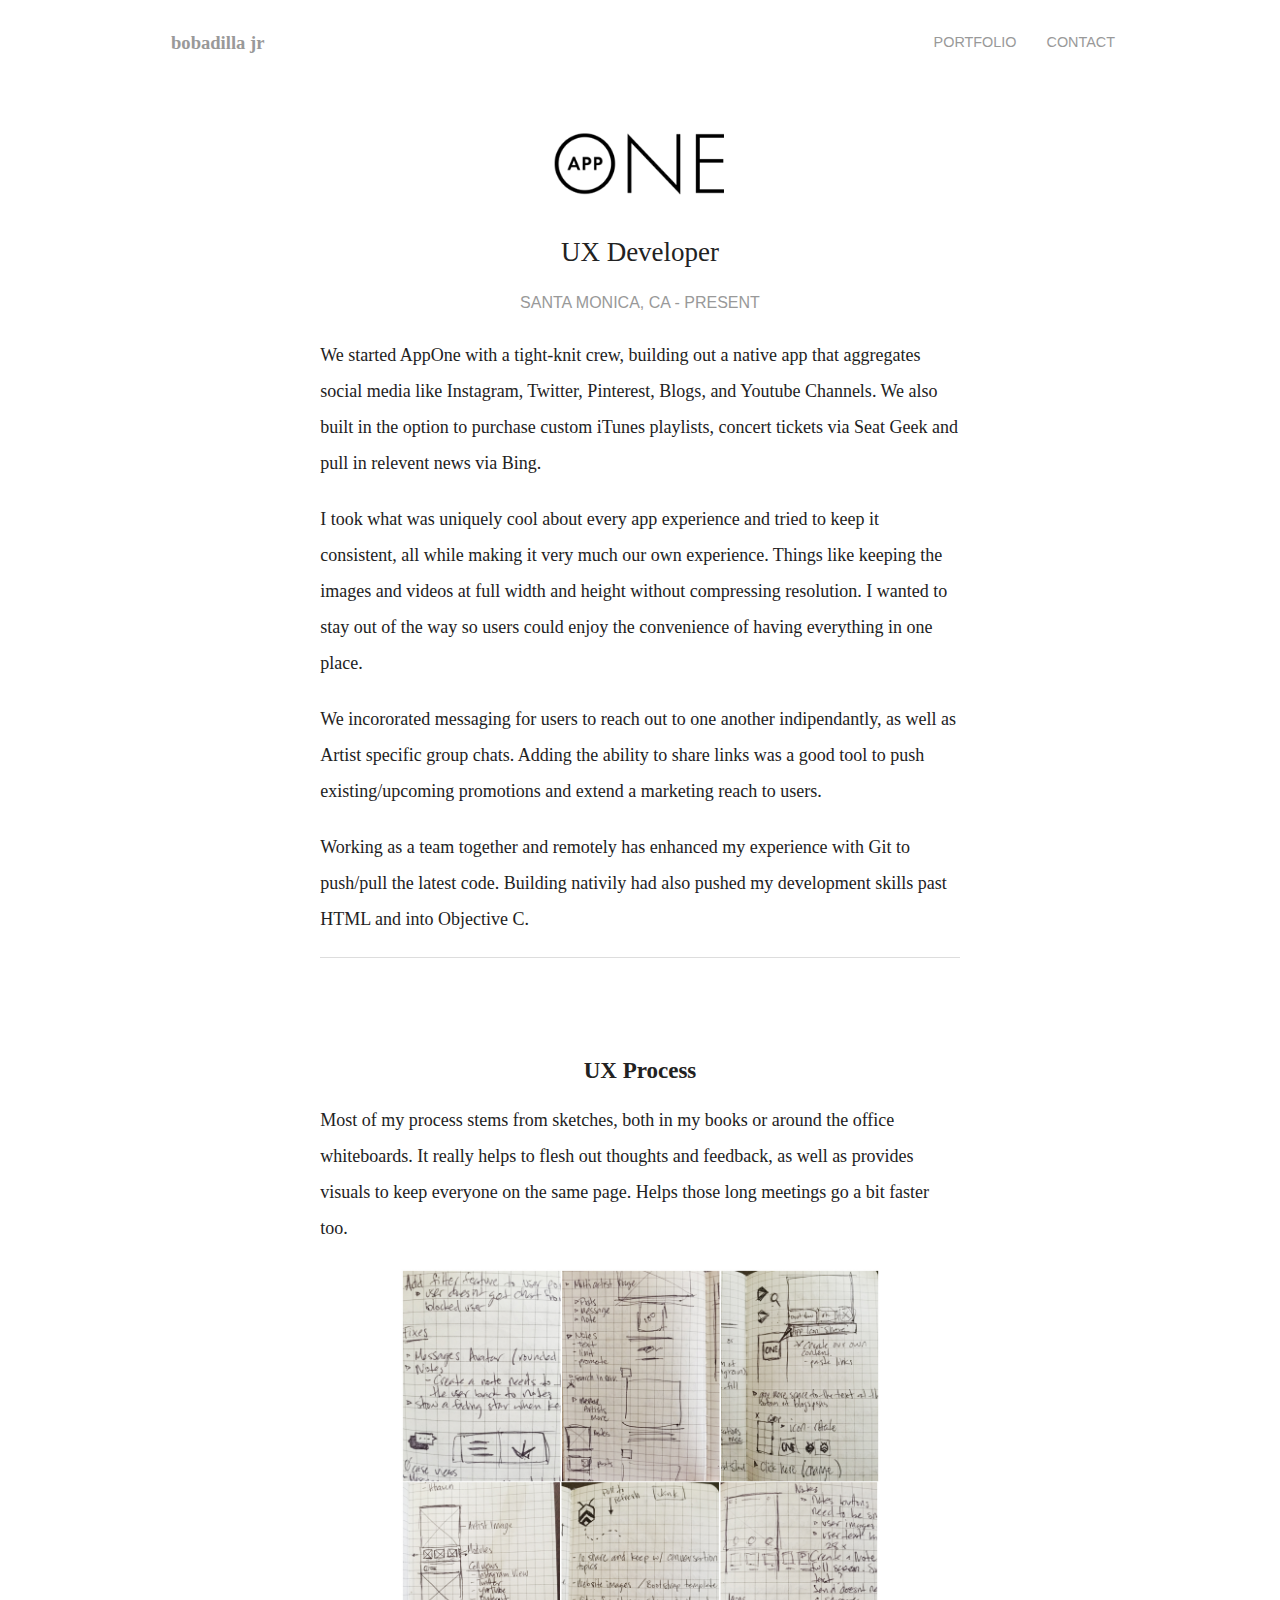
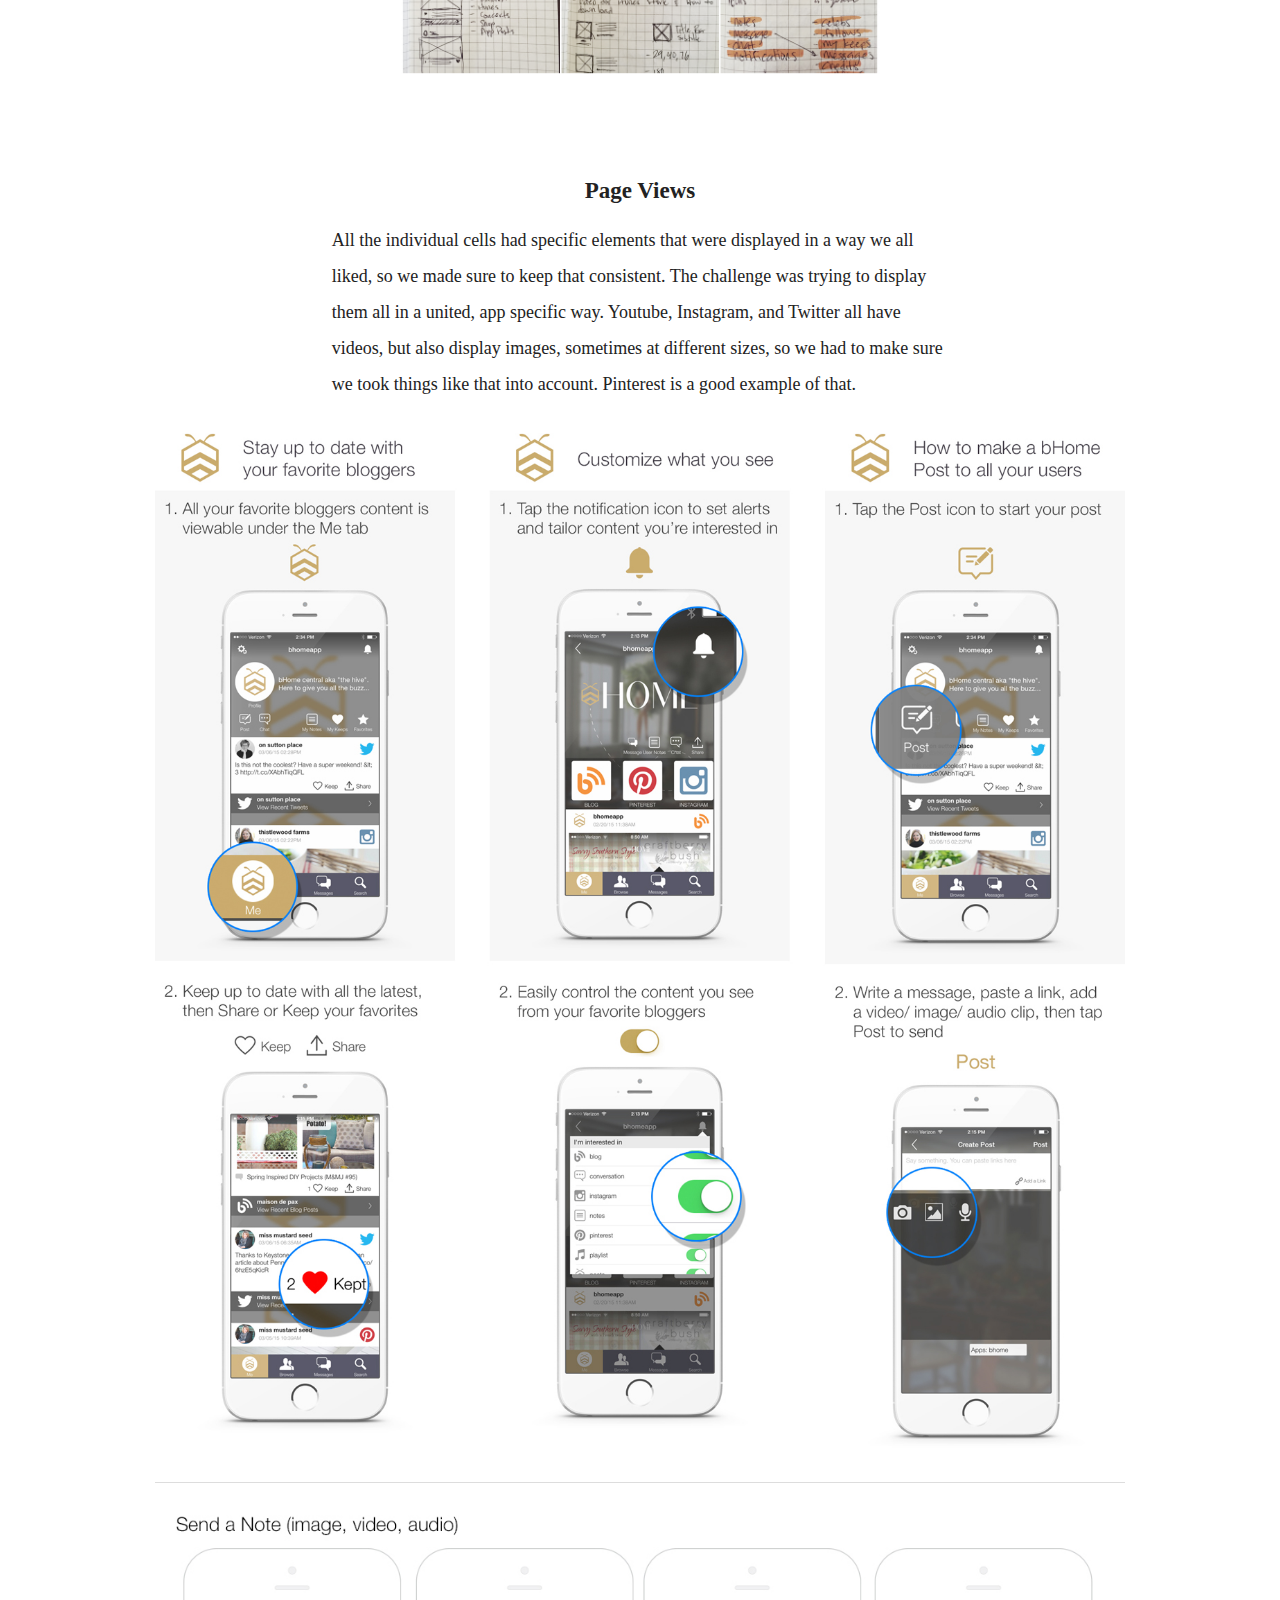
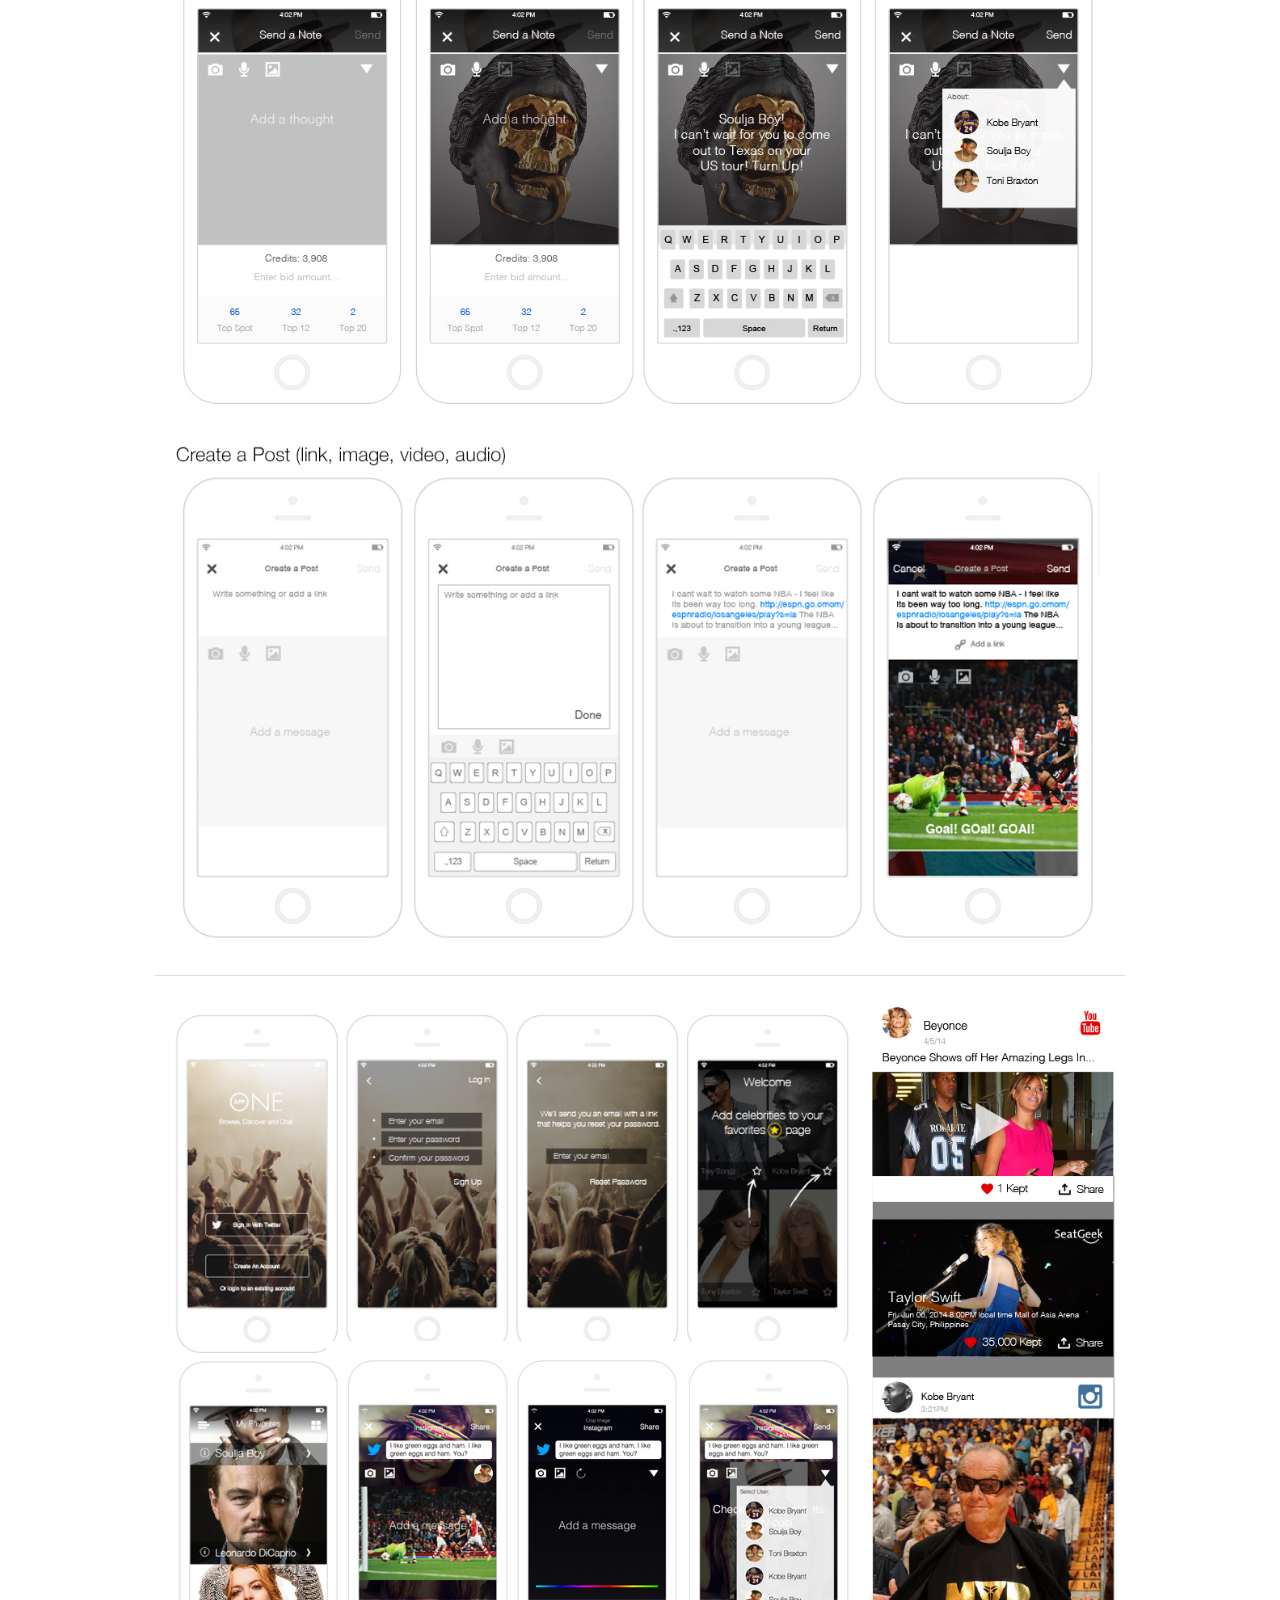
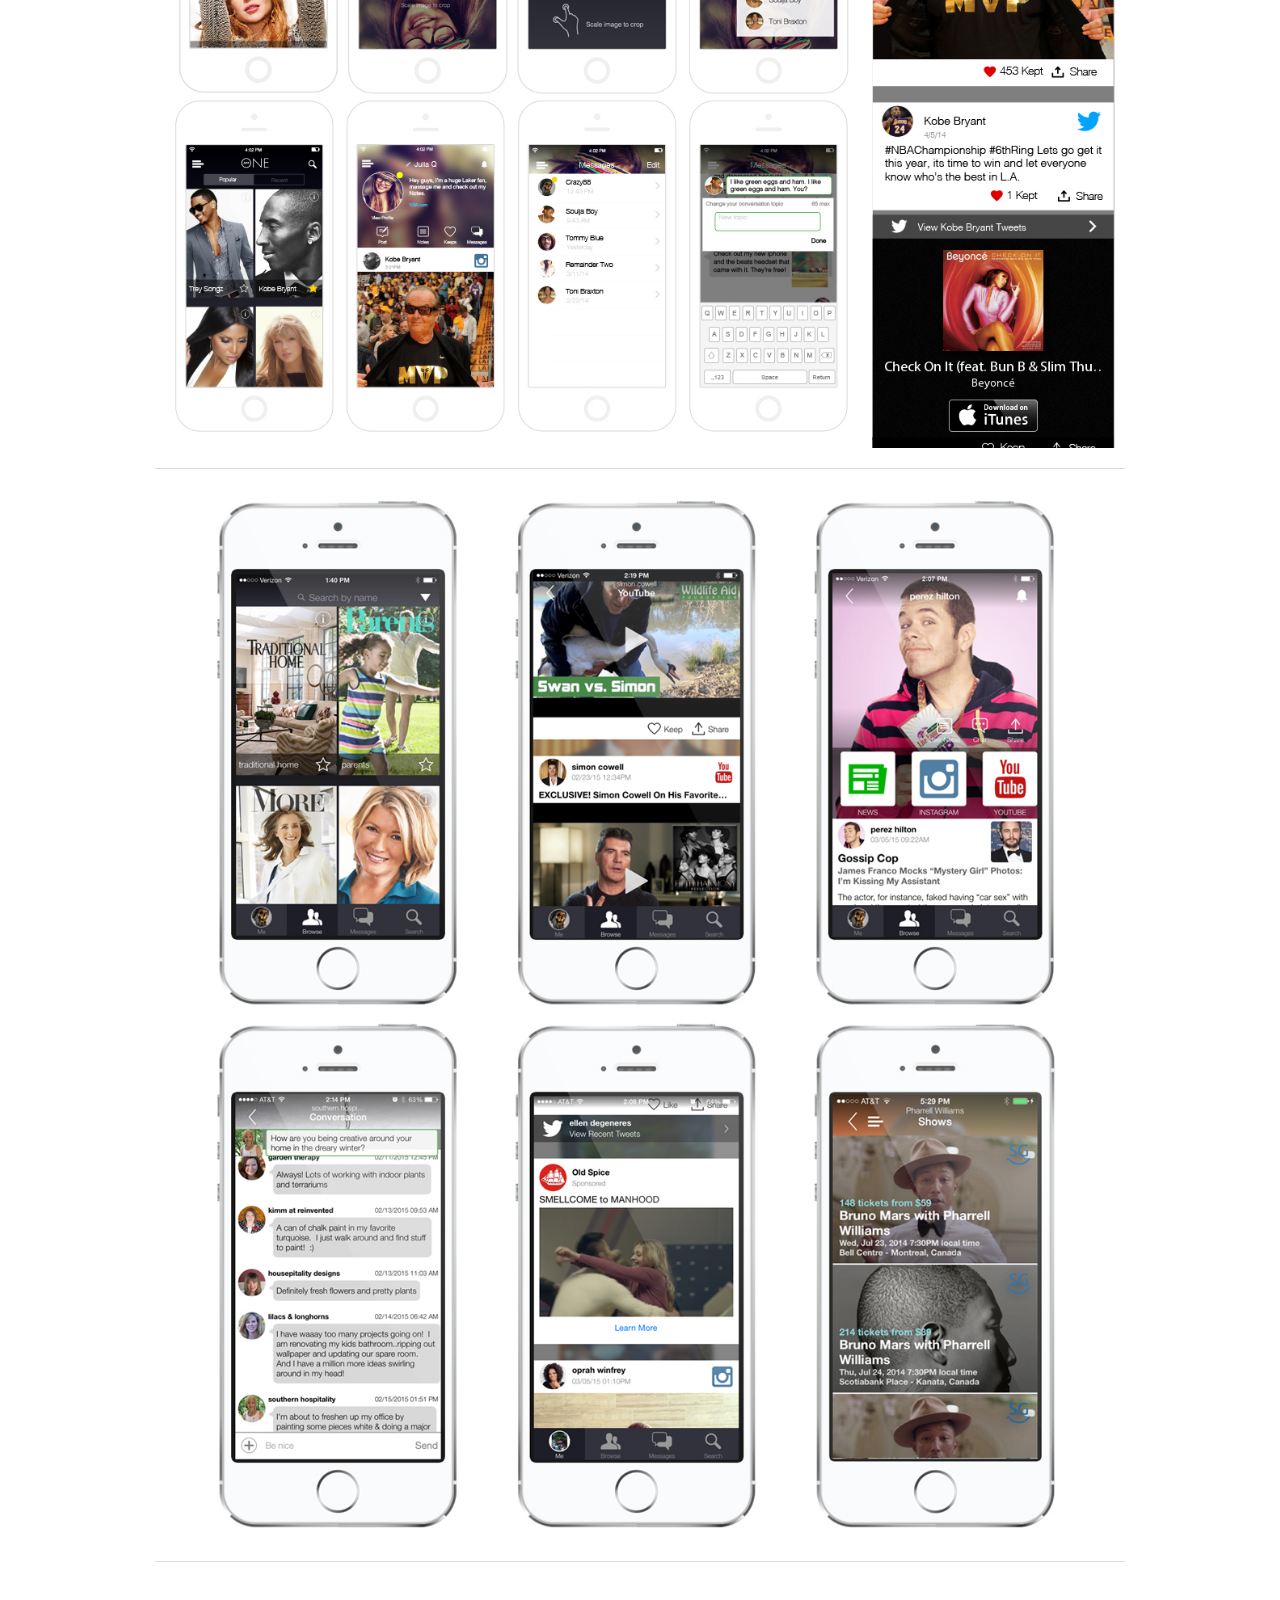
==== appone.html @ edff05a2 "website 2015 update" ====
<!doctype html>
<html class=" js flexbox flexboxlegacy canvas canvastext webgl no-touch geolocation postmessage websqldatabase indexeddb hashchange history draganddrop websockets rgba hsla multiplebgs backgroundsize borderimage borderradius boxshadow textshadow opacity cssanimations csscolumns cssgradients cssreflections csstransforms csstransforms3d csstransitions fontface generatedcontent video audio localstorage sessionstorage webworkers applicationcache svg inlinesvg smil svgclippaths" lang="en"><head><meta http-equiv="Content-Type" content="text/html; charset=UTF-8">
    <meta charset="utf-8">
    <meta name="viewport" content="width=device-width, initial-scale=1.0">
    <link href="favicon.ico" rel="icon" type="image/x-icon" />
    <title>AppOne | Bobadilla Jr</title>
    <link rel="stylesheet" href="css/bobadilla.css">
    <script src="js/modernizr.js"></script>
    <link href="css/bobadilla.css" rel="stylesheet" type="text/css">
    <link href="css/bobadilla.css" rel="stylesheet" type="text/css">
  <meta class="foundation-data-attribute-namespace"><meta class="foundation-mq-xxlarge"><meta class="foundation-mq-xlarge"><meta class="foundation-mq-large"><meta class="foundation-mq-medium"><meta class="foundation-mq-small"><style></style><meta class="foundation-mq-topbar"></head>
  <body>
    

<div class="contain-to-grid">
    <nav class="top-bar" data-topbar>
  <ul class="title-area">
    <li class="name">
      <h1><a href="./index.html">bobadilla jr</a></h1>
    </li>
    <li class="toggle-topbar menu-icon"><a href="#"><span>Menu</span></a></li>
  </ul>

  <section class="top-bar-section" >
    <!-- Right Nav Section -->
    <ul class="right">
      <li><a href="index.html#work">Portfolio</a></li>
      <li><a href="index.html#contact">Contact</a></li>
    </ul>
  </section>
</nav>
</div>


<section class="page-padding">  
  <div class="row">
    <div class="large-10 medium-10 medium-offset-1 columns">


    <img src="assets/appone-logo.png" class="brand-logo-modal column small-centered">

      <div class="intro-text">
       <h3>UX Developer</h3>
       <h6 class="city text-center">Santa Monica, CA - Present</h6>
      </div>

     <div class="large-10 medium-10 medium-offset-1 columns">
      <p>We started AppOne with a tight-knit crew, building out a native app that aggregates social media like Instagram, Twitter, Pinterest, Blogs, and Youtube Channels. We also built in the option to purchase custom iTunes playlists, concert tickets via Seat Geek and pull in relevent news via Bing.</p>

      <p>I took what was uniquely cool about every app experience and tried to keep it consistent, all while making it very much our own experience. Things like keeping the images and videos at full width and height without compressing resolution. I wanted to stay out of the way so users could enjoy the convenience of having everything in one place.</p>

      <p>We incororated messaging for users to reach out to one another indipendantly, as well as Artist specific group chats. Adding the ability to share links was a good tool to push existing/upcoming promotions and extend a marketing reach to users.</p>

      <p>Working as a team together and remotely has enhanced my experience with Git to push/pull the latest code. Building nativily had also pushed my development skills past HTML and into Objective C.</p>

        <hr>


        <h4>UX Process</h4>



<p>Most of my process stems from sketches, both in my books or around the office whiteboards. It really helps to flesh out thoughts and feedback, as well as provides visuals to keep everyone on the same page. Helps those long meetings go a bit faster too.</p>

  </div>

</div>


<div class="row">
<div class="large-6 medium-6 columns small-centered">

<img src="views/appone/appone-process.jpg" class="img-responsive" >

</div>

</div>

</div>
</div>


  <div class="row">
    <div class="large-12 medium-12 columns">



<h4>Page Views</h4>

 <div class="large-8 medium-8 medium-offset-2 columns">

<p>All the individual cells had specific elements that were displayed in a way we all liked, so we made sure to keep that consistent. The challenge was trying to display them all in a united, app specific way. Youtube, Instagram, and Twitter all have videos, but also display images, sometimes at different sizes, so we had to make sure we took things like that into account. Pinterest is a good example of that.</p> 
</div>

<div class="row">
<div class="large-12 medium-12 columns">

<img src="views/appone/1.jpg" class="img-responsive">
<hr>

<img src="views/appone/2.jpg" class="img-responsive">
<hr>

<img src="views/appone/3.jpg" class="img-responsive">
<hr>

<img src="views/appone/4.jpg" class="img-responsive">
<hr>

</div>

</div>

</div>
</div>






</section> 





    
    <script src="js/jquery.js"></script>
    <script src="js/foundation.min.js"></script>
    <script>
      $(document).foundation();
    </script>

  </body>
</html>
---- css/bobadilla.css ----
@font-face {
  font-family: 'Proxima Nova';
  src: url('fonts/ProximaNova-Reg.ttf');
  src: url('fonts/ProximaNova-Reg.ttf')  format('truetype');
}

meta.foundation-version {
  font-family: "/5.2.2/"; }

meta.foundation-mq-small {
  font-family: "/only screen/";
  width: 0em; }

meta.foundation-mq-medium {
  font-family: "/only screen and (min-width:40.063em)/";
  width: 40.063em; }

meta.foundation-mq-large {
  font-family: "/only screen and (min-width:64.063em)/";
  width: 64.063em; }

meta.foundation-mq-xlarge {
  font-family: "/only screen and (min-width:90.063em)/";
  width: 90.063em; }

meta.foundation-mq-xxlarge {
  font-family: "/only screen and (min-width:120.063em)/";
  width: 120.063em; }

meta.foundation-data-attribute-namespace {
  font-family: false; }

html, body {
  height: 100%; }

*,
*:before,
*:after {
  -webkit-box-sizing: border-box;
  -moz-box-sizing: border-box;
  box-sizing: border-box; }

html,
body {
  font-size: 100%; }

body {
  background: white;
  color: #222222;
  padding: 0;
  margin: 0;
  font-family: 'Proxima Nova', "Helvetica Neue", "Helvetica", Helvetica, Arial, sans-serif;
  font-weight: normal;
  font-style: normal;
  line-height: 1;
  position: relative;
  cursor: default; }

a:hover {
  cursor: pointer; }

.reveal-modal{
    position : fixed !important;
    top: 5% !important;
}

img {
  max-width: 100%;
  height: auto; }

img {
  -ms-interpolation-mode: bicubic; }

.section-padding {
  padding-top: 120px;
  padding-bottom: 120px;
}

.page-padding {
  padding-top: 70px;
  padding-bottom: 100px;
}


a.about-tooltip {
    position:relative;    
    color:#b2564e;
    text-decoration:none;
}

a.about-tooltip:before {
    content:"";
    color:#c2c2ae;
}

a.about-tooltip span {
    padding: 20px 15px;
    background:#222222;
    border:1px solid #222222;
    border-radius:3px;
    min-width: 200px;
    position:absolute;
    font-size: 14px;
    line-height: 1.5;
    top: 45px;
    left: -10px;
    color:#fff;
    box-shadow:0px 1px 0px #fff;
    text-align:center;
    opacity:0;
    -moz-transition: opacity .5s ease; 
    -webkit-transition: opacity .5s ease;
    -o-transition:opacity .5s ease;
    transition: opacity .5s ease;
}

a.about-tooltip span:before {
    width: 0;
    height: 0;
    border-left: 5px solid transparent;
    border-right: 5px solid transparent;
    border-bottom: 5px solid #222222;
    z-index:5;
    content: " ";
    position:absolute;
    top:-5px;
    left:48%;
}

a.about-tooltip span:after {
    width: 0;
    height: 0;
    border-left: 5px solid transparent;
    border-right: 5px solid transparent;
    border-bottom: 5px solid #222222;
    display:block;
    content: " ";
    position:absolute;
    top:-6px;
    left:48%;
}

a.about-tooltip:hover span {
    opacity:1;
}

h2 {

  text-align: center;
}

h3 {
  font-weight: 100 !important;
  text-align: center;
}

h6 {
  text-align: center;
  font-family: 'Proxima Nova', "Helvetica Neue", "Helvetica", Helvetica, Arial, sans-serif !important;
  font-weight: 500 !important;
  text-transform: uppercase;
}

.modal-frame {
  height: 600px;
}

.sub-link {
  margin-top: 35px;
}
.bottom-section {
  width: 40px;
  margin: 0 auto;
  z-index: 9999;
}

.arrow-down {
  margin-top: 0px;
  width: 0; 
  height: 0; 
  border-left: 20px solid transparent;
  border-right: 20px solid transparent;
  
  border-top: 20px solid #f2f2f2;
}

a.underline {
  color: #383838;
  text-decoration: none;
  border-bottom: 1px solid #ccc;
  line-height: inherit; 
        -o-transition:.5s;
        -ms-transition:.5s;
        -moz-transition:.5s;
        -webkit-transition:.5s;
        transition:.5s;}
  
  .underline:hover, a:focus {
    color: #4c1569;
    border-bottom: 1px solid #4c1569;
     }

.thin {
  font-weight: 100;
}


#about {
  background: #f2f2f2;
}

#contact {
  background: #f2f2f2;
}

#work {
  background: #fff;
}

.home {
  margin-top: 100px;
  padding-bottom: 200px;
}

.top-bar-section ul li a:hover {
  background-color: #fff !important;
  color: #383838 !important;
}

.experience-text {
  padding-top: 10px;
  padding-bottom: 30px;
}
.intro-text {
  padding-bottom: 10px;
}

.brand-logo {
  display: block;
  max-width: 200px;
  margin-left: -4px;
}

.brand-logo.big {
  max-width: 250px !important;
}

.brand-logo.small {
  max-width: 100px !important;
}

.brand-logo-medium {
  max-width: 150px !important;
  margin-top: 8px !important;
}

.brand-title {
  text-align: left;
  font-size: 30px;
  font-weight: 700 !important;
  margin-bottom: -10px !important;
}

.brand-logo-modal {
  display: block;
  max-width: 250px;
  padding-bottom: 20px;
 

}

.view-website-btn {
  float: right;
}

.city {
  text-align: left;
  color: #999;
}

.project-wrapper {
  max-width: 960px;
  margin: 0 auto;
}

.project {
  padding: 50px 0 50px 0;
}

.card {
    border: 1px solid #f9f9f9;
    box-shadow: 0px 0px 6px #ccc;
    margin-bottom: 150px;
    transition: ease all .3s;
}

.card:hover {
  box-shadow: 0px 0px 10px #999;
}

#sndchk {
  margin-top: 5px;
}

a.small.round.button{
  border-radius: 4px;
}

h4 {
  margin-top: 90px !important;
  text-align: center;
}

#map_canvas img,
#map_canvas embed,
#map_canvas object,
.map_canvas img,
.map_canvas embed,
.map_canvas object {
  max-width: none !important; }

.left {
  float: left !important; }

.right {
  float: right !important; }

.clearfix {
  *zoom: 1; }
  .clearfix:before, .clearfix:after {
    content: " ";
    display: table; }
  .clearfix:after {
    clear: both; }

.hide {
  display: none; }

.antialiased {
  -webkit-font-smoothing: antialiased;
  -moz-osx-font-smoothing: grayscale; }

img {
  display: inline-block;
  vertical-align: middle; }

textarea {
  height: auto;
  min-height: 50px; }

select {
  width: 100%; }

.row {
  width: 100%;
  margin-left: auto;
  margin-right: auto;
  margin-top: 0;
  margin-bottom: 0;
  max-width: 62.5em;
  *zoom: 1; }
  .row:before, .row:after {
    content: " ";
    display: table; }
  .row:after {
    clear: both; }
  .row.collapse > .column,
  .row.collapse > .columns {
    padding-left: 0;
    padding-right: 0; }
  .row.collapse .row {
    margin-left: 0;
    margin-right: 0; }
  .row .row {
    width: auto;
    margin-left: -0.9375em;
    margin-right: -0.9375em;
    margin-top: 0;
    margin-bottom: 0;
    max-width: none;
    *zoom: 1; }
    .row .row:before, .row .row:after {
      content: " ";
      display: table; }
    .row .row:after {
      clear: both; }
    .row .row.collapse {
      width: auto;
      margin: 0;
      max-width: none;
      *zoom: 1; }
      .row .row.collapse:before, .row .row.collapse:after {
        content: " ";
        display: table; }
      .row .row.collapse:after {
        clear: both; }

.column,
.columns {
  padding-left: 0.9375em;
  padding-right: 0.9375em;
  width: 100%;
  float: left; }

@media only screen {

  .column.small-centered,
  .columns.small-centered {
    margin-left: auto;
    margin-right: auto;
    float: none; }
}
@media only screen and (min-width: 40.063em) {
  .medium-push-0 {
    position: relative;
    left: 0%;
    right: auto; }

  .medium-pull-0 {
    position: relative;
    right: 0%;
    left: auto; }

  .medium-push-1 {
    position: relative;
    left: 8.33333%;
    right: auto; }

  .medium-pull-1 {
    position: relative;
    right: 8.33333%;
    left: auto; }

  .medium-push-2 {
    position: relative;
    left: 16.66667%;
    right: auto; }

  .medium-pull-2 {
    position: relative;
    right: 16.66667%;
    left: auto; }

  .medium-push-3 {
    position: relative;
    left: 25%;
    right: auto; }

  .medium-pull-3 {
    position: relative;
    right: 25%;
    left: auto; }

  .medium-push-4 {
    position: relative;
    left: 33.33333%;
    right: auto; }

  .medium-pull-4 {
    position: relative;
    right: 33.33333%;
    left: auto; }

  .medium-push-5 {
    position: relative;
    left: 41.66667%;
    right: auto; }

  .medium-pull-5 {
    position: relative;
    right: 41.66667%;
    left: auto; }

  .medium-push-6 {
    position: relative;
    left: 50%;
    right: auto; }

  .medium-pull-6 {
    position: relative;
    right: 50%;
    left: auto; }

  .medium-push-7 {
    position: relative;
    left: 58.33333%;
    right: auto; }

  .medium-pull-7 {
    position: relative;
    right: 58.33333%;
    left: auto; }

  .medium-push-8 {
    position: relative;
    left: 66.66667%;
    right: auto; }

  .medium-pull-8 {
    position: relative;
    right: 66.66667%;
    left: auto; }

  .medium-push-9 {
    position: relative;
    left: 75%;
    right: auto; }

  .medium-pull-9 {
    position: relative;
    right: 75%;
    left: auto; }

  .medium-push-10 {
    position: relative;
    left: 83.33333%;
    right: auto; }

  .medium-pull-10 {
    position: relative;
    right: 83.33333%;
    left: auto; }

  .medium-push-11 {
    position: relative;
    left: 91.66667%;
    right: auto; }

  .medium-pull-11 {
    position: relative;
    right: 91.66667%;
    left: auto; }

  .column,
  .columns {
    position: relative;
    padding-left: 0.9375em;
    padding-right: 0.9375em;
    float: left; }

  .medium-1 {
    width: 8.33333%; }

  .medium-2 {
    width: 16.66667%; }

  .medium-3 {
    width: 25%; }

  .medium-4 {
    width: 33.33333%; }

  .medium-5 {
    width: 41.66667%; }

  .medium-6 {
    width: 50%; }

  .medium-7 {
    width: 58.33333%; }

  .medium-8 {
    width: 66.66667%; }

  .medium-9 {
    width: 75%; }

  .medium-10 {
    width: 83.33333%; }

  .medium-11 {
    width: 91.66667%; }

  .medium-12 {
    width: 100%; }

  [class*="column"] + [class*="column"]:last-child {
    float: right; }

  [class*="column"] + [class*="column"].end {
    float: left; }

  .medium-offset-0 {
    margin-left: 0% !important; }

  .medium-offset-1 {
    margin-left: 8.33333% !important; }

  .medium-offset-2 {
    margin-left: 16.66667% !important; }

  .medium-offset-3 {
    margin-left: 25% !important; }

  .medium-offset-4 {
    margin-left: 33.33333% !important; }

  .medium-offset-5 {
    margin-left: 41.66667% !important; }

  .medium-offset-6 {
    margin-left: 50% !important; }

  .medium-offset-7 {
    margin-left: 58.33333% !important; }

  .medium-offset-8 {
    margin-left: 66.66667% !important; }

  .medium-offset-9 {
    margin-left: 75% !important; }

  .medium-offset-10 {
    margin-left: 83.33333% !important; }

  .medium-offset-11 {
    margin-left: 91.66667% !important; }

  .medium-reset-order,
  .medium-reset-order {
    margin-left: 0;
    margin-right: 0;
    left: auto;
    right: auto;
    float: left; }

  .column.medium-centered,
  .columns.medium-centered {
    margin-left: auto;
    margin-right: auto;
    float: none; }

  .column.medium-uncentered,
  .columns.medium-uncentered {
    margin-left: 0;
    margin-right: 0;
    float: left !important; }

  .column.medium-uncentered.opposite,
  .columns.medium-uncentered.opposite {
    float: right; }

  .push-0 {
    position: relative;
    left: 0%;
    right: auto; }

  .pull-0 {
    position: relative;
    right: 0%;
    left: auto; }

  .push-1 {
    position: relative;
    left: 8.33333%;
    right: auto; }

  .pull-1 {
    position: relative;
    right: 8.33333%;
    left: auto; }

  .push-2 {
    position: relative;
    left: 16.66667%;
    right: auto; }

  .pull-2 {
    position: relative;
    right: 16.66667%;
    left: auto; }

  .push-3 {
    position: relative;
    left: 25%;
    right: auto; }

  .pull-3 {
    position: relative;
    right: 25%;
    left: auto; }

  .push-4 {
    position: relative;
    left: 33.33333%;
    right: auto; }

  .pull-4 {
    position: relative;
    right: 33.33333%;
    left: auto; }

  .push-5 {
    position: relative;
    left: 41.66667%;
    right: auto; }

  .pull-5 {
    position: relative;
    right: 41.66667%;
    left: auto; }

  .push-6 {
    position: relative;
    left: 50%;
    right: auto; }

  .pull-6 {
    position: relative;
    right: 50%;
    left: auto; }

  .push-7 {
    position: relative;
    left: 58.33333%;
    right: auto; }

  .pull-7 {
    position: relative;
    right: 58.33333%;
    left: auto; }

  .push-8 {
    position: relative;
    left: 66.66667%;
    right: auto; }

  .pull-8 {
    position: relative;
    right: 66.66667%;
    left: auto; }

  .push-9 {
    position: relative;
    left: 75%;
    right: auto; }

  .pull-9 {
    position: relative;
    right: 75%;
    left: auto; }

  .push-10 {
    position: relative;
    left: 83.33333%;
    right: auto; }

  .pull-10 {
    position: relative;
    right: 83.33333%;
    left: auto; }

  .push-11 {
    position: relative;
    left: 91.66667%;
    right: auto; }

  .pull-11 {
    position: relative;
    right: 91.66667%;
    left: auto; } }
@media only screen and (min-width: 64.063em) {
  .large-push-0 {
    position: relative;
    left: 0%;
    right: auto; }

  .large-pull-0 {
    position: relative;
    right: 0%;
    left: auto; }

  .large-push-1 {
    position: relative;
    left: 8.33333%;
    right: auto; }

  .large-pull-1 {
    position: relative;
    right: 8.33333%;
    left: auto; }

  .large-push-2 {
    position: relative;
    left: 16.66667%;
    right: auto; }

  .large-pull-2 {
    position: relative;
    right: 16.66667%;
    left: auto; }

  .large-push-3 {
    position: relative;
    left: 25%;
    right: auto; }

  .large-pull-3 {
    position: relative;
    right: 25%;
    left: auto; }

  .large-push-4 {
    position: relative;
    left: 33.33333%;
    right: auto; }

  .large-pull-4 {
    position: relative;
    right: 33.33333%;
    left: auto; }

  .large-push-5 {
    position: relative;
    left: 41.66667%;
    right: auto; }

  .large-pull-5 {
    position: relative;
    right: 41.66667%;
    left: auto; }

  .large-push-6 {
    position: relative;
    left: 50%;
    right: auto; }

  .large-pull-6 {
    position: relative;
    right: 50%;
    left: auto; }

  .large-push-7 {
    position: relative;
    left: 58.33333%;
    right: auto; }

  .large-pull-7 {
    position: relative;
    right: 58.33333%;
    left: auto; }

  .large-push-8 {
    position: relative;
    left: 66.66667%;
    right: auto; }

  .large-pull-8 {
    position: relative;
    right: 66.66667%;
    left: auto; }

  .large-push-9 {
    position: relative;
    left: 75%;
    right: auto; }

  .large-pull-9 {
    position: relative;
    right: 75%;
    left: auto; }

  .large-push-10 {
    position: relative;
    left: 83.33333%;
    right: auto; }

  .large-pull-10 {
    position: relative;
    right: 83.33333%;
    left: auto; }

  .large-push-11 {
    position: relative;
    left: 91.66667%;
    right: auto; }

  .large-pull-11 {
    position: relative;
    right: 91.66667%;
    left: auto; }

  .column,
  .columns {
    position: relative;
    padding-left: 0.9375em;
    padding-right: 0.9375em;
    float: left; }

  .large-1 {
    width: 8.33333%; }

  .large-2 {
    width: 16.66667%; }

  .large-3 {
    width: 25%; }

  .large-4 {
    width: 33.33333%; }

  .large-5 {
    width: 41.66667%; }

  .large-6 {
    width: 50%; }

  .large-7 {
    width: 58.33333%; }

  .large-8 {
    width: 66.66667%; }

  .large-9 {
    width: 75%; }

  .large-10 {
    width: 83.33333%; }

  .large-11 {
    width: 91.66667%; }

  .large-12 {
    width: 100%; }

  [class*="column"] + [class*="column"]:last-child {
    float: right; }

  [class*="column"] + [class*="column"].end {
    float: left; }

  .large-offset-0 {
    margin-left: 0% !important; }

  .large-offset-1 {
    margin-left: 8.33333% !important; }

  .large-offset-2 {
    margin-left: 16.66667% !important; }

  .large-offset-3 {
    margin-left: 25% !important; }

  .large-offset-4 {
    margin-left: 33.33333% !important; }

  .large-offset-5 {
    margin-left: 41.66667% !important; }

  .large-offset-6 {
    margin-left: 50% !important; }

  .large-offset-7 {
    margin-left: 58.33333% !important; }

  .large-offset-8 {
    margin-left: 66.66667% !important; }

  .large-offset-9 {
    margin-left: 75% !important; }

  .large-offset-10 {
    margin-left: 83.33333% !important; }

  .large-offset-11 {
    margin-left: 91.66667% !important; }

  .large-reset-order,
  .large-reset-order {
    margin-left: 0;
    margin-right: 0;
    left: auto;
    right: auto;
    float: left; }

  .column.large-centered,
  .columns.large-centered {
    margin-left: auto;
    margin-right: auto;
    float: none; }

  .column.large-uncentered,
  .columns.large-uncentered {
    margin-left: 0;
    margin-right: 0;
    float: left !important; }

  .column.large-uncentered.opposite,
  .columns.large-uncentered.opposite {
    float: right; }

  .push-0 {
    position: relative;
    left: 0%;
    right: auto; }

  .pull-0 {
    position: relative;
    right: 0%;
    left: auto; }

  .push-1 {
    position: relative;
    left: 8.33333%;
    right: auto; }

  .pull-1 {
    position: relative;
    right: 8.33333%;
    left: auto; }

  .push-2 {
    position: relative;
    left: 16.66667%;
    right: auto; }

  .pull-2 {
    position: relative;
    right: 16.66667%;
    left: auto; }

  .push-3 {
    position: relative;
    left: 25%;
    right: auto; }

  .pull-3 {
    position: relative;
    right: 25%;
    left: auto; }

  .push-4 {
    position: relative;
    left: 33.33333%;
    right: auto; }

  .pull-4 {
    position: relative;
    right: 33.33333%;
    left: auto; }

  .push-5 {
    position: relative;
    left: 41.66667%;
    right: auto; }

  .pull-5 {
    position: relative;
    right: 41.66667%;
    left: auto; }

  .push-6 {
    position: relative;
    left: 50%;
    right: auto; }

  .pull-6 {
    position: relative;
    right: 50%;
    left: auto; }

  .push-7 {
    position: relative;
    left: 58.33333%;
    right: auto; }

  .pull-7 {
    position: relative;
    right: 58.33333%;
    left: auto; }

  .push-8 {
    position: relative;
    left: 66.66667%;
    right: auto; }

  .pull-8 {
    position: relative;
    right: 66.66667%;
    left: auto; }

  .push-9 {
    position: relative;
    left: 75%;
    right: auto; }

  .pull-9 {
    position: relative;
    right: 75%;
    left: auto; }

  .push-10 {
    position: relative;
    left: 83.33333%;
    right: auto; }

  .pull-10 {
    position: relative;
    right: 83.33333%;
    left: auto; }

  .push-11 {
    position: relative;
    left: 91.66667%;
    right: auto; }

  .pull-11 {
    position: relative;
    right: 91.66667%;
    left: auto; } }
button, .button {
  border-style: solid;
  border-width: 1px;
  cursor: pointer;
  text-transform: uppercase;
  font-family: 'Proxima Nova', "Helvetica Neue", "Helvetica", Helvetica, Arial, sans-serif;
  font-weight: normal;
  line-height: normal;
  margin: 0 0 1.25rem;
  position: relative;
  text-decoration: none;
  text-align: center;
  -webkit-appearance: none;
  -webkit-border-radius: 0;
  display: inline-block;
  padding-top: 1rem;
  padding-right: 2rem;
  padding-bottom: 1.0625rem;
  padding-left: 2rem;
  font-size: 1rem;
  background-color: transparent;
  border-color: #999;
  color: #999;
  transition: background-color 300ms ease-out; }
  button:hover, button:focus, .button:hover, .button:focus {
    background-color: #4c1569;
    border-color: #4c1569;
 }
  button:hover, button:focus, .button:hover, .button:focus {
    color: #fff; }
  button.secondary, .button.secondary {
    background-color: #e9e9e9;
    border-color: #bababa;
    color: #333333; }
    button.secondary:hover, button.secondary:focus, .button.secondary:hover, .button.secondary:focus {
      background-color: #bababa; }
    button.secondary:hover, button.secondary:focus, .button.secondary:hover, .button.secondary:focus {
      color: #333333; }
  button.success, .button.success {
    background-color: #5da423;
    border-color: #4a831c;
    color: white; }
    button.success:hover, button.success:focus, .button.success:hover, .button.success:focus {
      background-color: #4a831c; }
    button.success:hover, button.success:focus, .button.success:hover, .button.success:focus {
      color: white; }
  button.alert, .button.alert {
    background-color: #c60f13;
    border-color: #9e0c0f;
    color: white; }
    button.alert:hover, button.alert:focus, .button.alert:hover, .button.alert:focus {
      background-color: #9e0c0f; }
    button.alert:hover, button.alert:focus, .button.alert:hover, .button.alert:focus {
      color: white; }
  button.large, .button.large {
    padding-top: 1.125rem;
    padding-right: 2.25rem;
    padding-bottom: 1.1875rem;
    padding-left: 2.25rem;
    font-size: 1.25rem; }
  button.small, .button.small {
    padding-top: 0.875rem;
    padding-right: 1.75rem;
    padding-bottom: 0.9375rem;
    padding-left: 1.75rem;
    font-size: 0.8125rem; }
  button.tiny, .button.tiny {
    padding-top: 0.625rem;
    padding-right: 1.25rem;
    padding-bottom: 0.6875rem;
    padding-left: 1.25rem;
    font-size: 0.6875rem; }
  button.expand, .button.expand {
    padding-right: 0;
    padding-left: 0;
    width: 100%; }
  button.left-align, .button.left-align {
    text-align: left;
    text-indent: 0.75rem; }
  button.right-align, .button.right-align {
    text-align: right;
    padding-right: 0.75rem; }
 

@media only screen and (min-width: 40.063em) {
  button, .button {
    display: inline-block; } }
meta.foundation-mq-topbar {
  font-family: "/only screen and (min-width:40.063em)/";
  width: 58.75em; }

/* Wrapped around .top-bar to contain to grid width */
.contain-to-grid {
  width: 100%;
  background: transparent; }
  .contain-to-grid .top-bar {
    margin-bottom: 0; }

.fixed {
  width: 100%;
  left: 0;
  position: fixed;
  top: 0;
  z-index: 99; }
  .fixed.expanded:not(.top-bar) {
    overflow-y: auto;
    height: auto;
    width: 100%;
    max-height: 100%; }
    .fixed.expanded:not(.top-bar) .title-area {
      position: fixed;
      width: 100%;
      z-index: 99; }
    .fixed.expanded:not(.top-bar) .top-bar-section {
      z-index: 98;
      margin-top: 45px; }

.top-bar {
  overflow: hidden;
  height: 55px;
  line-height: 45px;
  position: relative;
  background: transparent;
  padding-top: 20px;
  margin-bottom: 0; }
  .top-bar ul {
    margin-bottom: 0;
    list-style: none; }
  .top-bar .row {
    max-width: none; }
  .top-bar form,
  .top-bar input {
    margin-bottom: 0; }
  .top-bar input {
    height: auto;
    padding-top: .35rem;
    padding-bottom: .35rem;
    font-size: 0.75rem; }
  .top-bar .button, .top-bar button {
    padding-top: .45rem;
    padding-bottom: .35rem;
    margin-bottom: 0;
    font-size: 0.75rem; }
  .top-bar .title-area {
    position: relative;
    margin: 0; }
  .top-bar .name {
    height: 45px;
    margin: 0;
    font-size: 16px; }
    .top-bar .name h1 {
      line-height: 45px;
      font-size: 1.1625rem;
      margin: 0; }
      .top-bar .name h1 a {
        font-weight: 700;
        color: #999;
        width: 75%;
        display: block;
        padding: 0 31px; 
        -o-transition:.5s;
        -ms-transition:.5s;
        -moz-transition:.5s;
        -webkit-transition:.5s;
        transition:.5s;
        }
        .top-bar .name h1 a:hover {
          color: #383838;
        }

  .top-bar .toggle-topbar {
    position: absolute;
    right: 0;
    top: 0; }
    .top-bar .toggle-topbar a {
      color: #383838;
      text-transform: uppercase;
      font-size: 0.8125rem;
      font-weight: bold;
      position: relative;
      display: block;
      padding: 0 15px;
      height: 45px;
      line-height: 45px; }
    .top-bar .toggle-topbar.menu-icon {
      right: 15px;
      top: 50%;
      margin-top: -16px;
      padding-left: 40px; }
      .top-bar .toggle-topbar.menu-icon a {
        height: 34px;
        line-height: 33px;
        padding: 0;
        padding-right: 25px;
        color: #383838;
        position: relative; }
        .top-bar .toggle-topbar.menu-icon a::after {
          content: "";
          position: absolute;
          right: 0;
          display: block;
          width: 16px;
          top: 0;
          height: 0;
          box-shadow: 0 10px 0 1px #383838, 0 16px 0 1px  #383838, 0 22px 0 1px  #383838; }
  .top-bar.expanded {
    height: auto;
    background: transparent; }
    .top-bar.expanded .title-area {
      background: #333333; }
    .top-bar.expanded .toggle-topbar a {
      color: #888888; }
      .top-bar.expanded .toggle-topbar a::after {
        box-shadow: 0 10px 0 1px #888888, 0 16px 0 1px #888888, 0 22px 0 1px #888888; }

.top-bar-section {
  left: 0;
  position: relative;
  width: auto;
  transition: left 300ms ease-out; }
  .top-bar-section ul {
    width: 100%;
    height: auto;
    display: block;
    background: transparent;
    font-size: 16px;
    margin: 0; }
  .top-bar-section .divider,
  .top-bar-section [role="separator"] {
    border-top: solid 1px #1a1a1a;
    clear: both;
    height: 1px;
    width: 100%; }
  .top-bar-section ul li > a {
    display: block;
    width: 100%;
    color: #999;
    padding: 12px 0 12px 0;
    padding-left: 15px;
    font-family: 'Proxima Nova', "Helvetica Neue", "Helvetica", Helvetica, Arial, sans-serif;
    font-size: 0.9rem;
    font-weight: 300;
    text-transform: uppercase;
    background: #333333; }
    .top-bar-section ul li > a.button {
      font-size: 0.8125rem;
      padding-right: 15px;
      padding-left: 15px;
      background-color: #2ba6cb;
      border-color: #2285a2;
      color: white; }
      .top-bar-section ul li > a.button:hover, .top-bar-section ul li > a.button:focus {
        background-color: #fff; }
      .top-bar-section ul li > a.button:hover, .top-bar-section ul li > a.button:focus {
        color: white; }
    .top-bar-section ul li > a.button.secondary {
      background-color: #fff;
      border-color: #bababa;
      color: #333333; }
      .top-bar-section ul li > a.button.secondary:hover, .top-bar-section ul li > a.button.secondary:focus {
        background-color: #fff; }
      .top-bar-section ul li > a.button.secondary:hover, .top-bar-section ul li > a.button.secondary:focus {
        color: #333333; }
    .top-bar-section ul li > a.button.success {
      background-color: #fff;
      border-color: #4a831c;
      color: white; }
      .top-bar-section ul li > a.button.success:hover, .top-bar-section ul li > a.button.success:focus {
        background-color: #fff; }
      .top-bar-section ul li > a.button.success:hover, .top-bar-section ul li > a.button.success:focus {
        color: white; }
    .top-bar-section ul li > a.button.alert {
      background-color: #c60f13;
      border-color: #9e0c0f;
      color: white; }
      .top-bar-section ul li > a.button.alert:hover, .top-bar-section ul li > a.button.alert:focus {
        background-color: #9e0c0f; }
      .top-bar-section ul li > a.button.alert:hover, .top-bar-section ul li > a.button.alert:focus {
        color: white; }
  .top-bar-section ul li > button {
    font-size: 0.8125rem;
    padding-right: 15px;
    padding-left: 15px;
    background-color: #2ba6cb;
    border-color: #2285a2;
    color: white; }
    .top-bar-section ul li > button:hover, .top-bar-section ul li > button:focus {
      background-color: #fff; }
    .top-bar-section ul li > button:hover, .top-bar-section ul li > button:focus {
      color: white; }
    .top-bar-section ul li > button.secondary {
      background-color: #e9e9e9;
      border-color: #bababa;
      color: #333333; }
      .top-bar-section ul li > button.secondary:hover, .top-bar-section ul li > button.secondary:focus {
        background-color: #bababa; }
      .top-bar-section ul li > button.secondary:hover, .top-bar-section ul li > button.secondary:focus {
        color: #333333; }
    .top-bar-section ul li > button.success {
      background-color: #5da423;
      border-color: #4a831c;
      color: white; }
      .top-bar-section ul li > button.success:hover, .top-bar-section ul li > button.success:focus {
        background-color: #4a831c; }
      .top-bar-section ul li > button.success:hover, .top-bar-section ul li > button.success:focus {
        color: white; }
    .top-bar-section ul li > button.alert {
      background-color: #c60f13;
      border-color: #9e0c0f;
      color: white; }
      .top-bar-section ul li > button.alert:hover, .top-bar-section ul li > button.alert:focus {
        background-color: #9e0c0f; }
      .top-bar-section ul li > button.alert:hover, .top-bar-section ul li > button.alert:focus {
        color: white; }
  .top-bar-section ul li:hover:not(.has-form) > a {
    background: #fff;
    color: white; }
  .top-bar-section ul li.active > a {
    background: #2ba6cb;
    color: white; }
    .top-bar-section ul li.active > a:hover {
      background: #258faf;
      color: white; }
  .top-bar-section .has-form {
    padding: 15px; }
  .top-bar-section .has-dropdown {
    position: relative; }
    .top-bar-section .has-dropdown > a:after {
      content: "";
      display: block;
      width: 0;
      height: 0;
      border: inset 5px;
      border-color: transparent transparent transparent rgba(255, 255, 255, 0.4);
      border-left-style: solid;
      margin-right: 15px;
      margin-top: -4.5px;
      position: absolute;
      top: 50%;
      right: 0; }
    .top-bar-section .has-dropdown.moved {
      position: static; }
      .top-bar-section .has-dropdown.moved > .dropdown {
        display: block;
        position: static !important;
        height: auto;
        width: auto;
        overflow: visible;
        clip: auto;
        position: absolute !important;
        width: 100%; }
      .top-bar-section .has-dropdown.moved > a:after {
        display: none; }
  .top-bar-section .dropdown {
    position: absolute;
    left: 100%;
    top: 0;
    z-index: 99;
    display: block;
    position: absolute !important;
    height: 1px;
    width: 1px;
    overflow: hidden;
    clip: rect(1px, 1px, 1px, 1px); }
    .top-bar-section .dropdown li {
      width: 100%;
      height: auto; }
      .top-bar-section .dropdown li a {
        font-weight: normal;
        padding: 8px 15px; }
        .top-bar-section .dropdown li a.parent-link {
          font-weight: normal; }
      .top-bar-section .dropdown li.title h5 {
        margin-bottom: 0; }
        .top-bar-section .dropdown li.title h5 a {
          color: white;
          line-height: 22.5px;
          display: block; }
      .top-bar-section .dropdown li.has-form {
        padding: 8px 15px; }
      .top-bar-section .dropdown li .button, .top-bar-section .dropdown li button {
        top: auto; }
    .top-bar-section .dropdown label {
      padding: 8px 15px 2px;
      margin-bottom: 0;
      text-transform: uppercase;
      color: #777777;
      font-weight: bold;
      font-size: 0.625rem; }

.js-generated {
  display: block; }

@media only screen and (min-width: 40.063em) {
  .top-bar {
    background: transparent;
    color: #999;
    *zoom: 1;
    overflow: visible; }
    .top-bar:before, .top-bar:after {
      content: " ";
      display: table; }
    .top-bar:after {
      clear: both; }
    .top-bar .toggle-topbar {
      display: none; }
    .top-bar .title-area {
      float: left; }
    .top-bar .name h1 a {
      width: auto; }
    .top-bar input,
    .top-bar .button,
    .top-bar button {
      font-size: 0.875rem;
      position: relative;
      top: 7px; }
    .top-bar.expanded {
      background: #333333; }

  .contain-to-grid .top-bar {
    max-width: 62.5em;
    margin: 0 auto;
    margin-bottom: 0; }

  .top-bar-section {
    transition: none 0 0;
    left: 0 !important; }
    .top-bar-section ul {
      width: auto;
      height: auto !important;
      display: inline; 
      padding-right: 10px;}
      .top-bar-section ul li {
        float: left; }
        .top-bar-section ul li .js-generated {
          display: none; }
    .top-bar-section li.hover > a:not(.button) {
      background: transparent;
      color: white; }
    .top-bar-section li:not(.has-form) a:not(.button) {
      padding: 0 15px;
      line-height: 45px;
      background: transparent; 
            -o-transition:.5s;
        -ms-transition:.5s;
        -moz-transition:.5s;
        -webkit-transition:.5s;
        transition:.5s;}
      .top-bar-section li:not(.has-form) a:not(.button):hover {
        background: transparent; }
    .top-bar-section li.active:not(.has-form) a:not(.button) {
      padding: 0 15px;
      line-height: 45px;
      color: white;
      background: transparent; }
      .top-bar-section li.active:not(.has-form) a:not(.button):hover {
        background: transparent; }
    .top-bar-section .has-dropdown > a {
      padding-right: 35px !important; }
      .top-bar-section .has-dropdown > a:after {
        content: "";
        display: block;
        width: 0;
        height: 0;
        border: inset 5px;
        border-color: rgba(255, 255, 255, 0.4) transparent transparent transparent;
        border-top-style: solid;
        margin-top: -2.5px;
        top: 22.5px; }
    .top-bar-section .has-dropdown.moved {
      position: relative; }
      .top-bar-section .has-dropdown.moved > .dropdown {
        display: block;
        position: absolute !important;
        height: 1px;
        width: 1px;
        overflow: hidden;
        clip: rect(1px, 1px, 1px, 1px); }
    .top-bar-section .has-dropdown.hover > .dropdown, .top-bar-section .has-dropdown.not-click:hover > .dropdown {
      display: block;
      position: static !important;
      height: auto;
      width: auto;
      overflow: visible;
      clip: auto;
      position: absolute !important; }
    .top-bar-section .has-dropdown .dropdown li.has-dropdown > a:after {
      border: none;
      content: "\00bb";
      top: 1rem;
      margin-top: -1px;
      right: 5px;
      line-height: 1.2; }
    .top-bar-section .dropdown {
      left: 0;
      top: auto;
      background: transparent;
      min-width: 100%; }
      .top-bar-section .dropdown li a {
        color: white;
        line-height: 1;
        white-space: nowrap;
        padding: 12px 15px;
        background: #333333; }
      .top-bar-section .dropdown li:not(.has-form) a:not(.button) {
        color: white;
        background: #333333; }
      .top-bar-section .dropdown li:not(.has-form):hover > a:not(.button) {
        color: white;
        background: transparent;}
      .top-bar-section .dropdown li label {
        white-space: nowrap;
        background: #333333; }
      .top-bar-section .dropdown li .dropdown {
        left: 100%;
        top: 0; }
    .top-bar-section > ul > .divider, .top-bar-section > ul > [role="separator"] {
      border-bottom: none;
      border-top: none;
      border-right: solid 1px #4e4e4e;
      clear: none;
      height: 45px;
      width: 0; }
    .top-bar-section .has-form {
      background: #333333;
      padding: 0 15px;
      height: 45px; }
    .top-bar-section .right li .dropdown {
      left: auto;
      right: 0; }
      .top-bar-section .right li .dropdown li .dropdown {
        right: 100%; }
    .top-bar-section .left li .dropdown {
      right: auto;
      left: 0; }
      .top-bar-section .left li .dropdown li .dropdown {
        left: 100%; }

  .no-js .top-bar-section ul li:hover > a {
    background: #fff;
    color: white; }
  .no-js .top-bar-section ul li:active > a {
    background: #fff;
    color: white; }
  .no-js .top-bar-section .has-dropdown:hover > .dropdown {
    display: block;
    position: static !important;
    height: auto;
    width: auto;
    overflow: visible;
    clip: auto;
    position: absolute !important; } }

.button-bar {
  *zoom: 1; }
  .button-bar:before, .button-bar:after {
    content: " ";
    display: table; }
  .button-bar:after {
    clear: both; }
  .button-bar .button-group {
    float: left;
    margin-right: 0.625rem; }
    .button-bar .button-group div {
      overflow: hidden; }

/* Panels */
.panel {
  border-style: solid;
  border-width: 1px;
  border-color: #d8d8d8;
  margin-bottom: 1.25rem;
  padding: 1.25rem;
  background: #f2f2f2; }
  .panel > :first-child {
    margin-top: 0; }
  .panel > :last-child {
    margin-bottom: 0; }
  .panel h1, .panel h2, .panel h3, .panel h4, .panel h5, .panel h6, .panel p {
    color: #333333; }
  .panel h1, .panel h2, .panel h3, .panel h4, .panel h5, .panel h6 {
    line-height: 1;
    margin-bottom: 0.625rem; }
    .panel h1.subheader, .panel h2.subheader, .panel h3.subheader, .panel h4.subheader, .panel h5.subheader, .panel h6.subheader {
      line-height: 1.4; }
  .panel.callout {
    border-style: solid;
    border-width: 1px;
    border-color: #c5e8f3;
    margin-bottom: 1.25rem;
    padding: 1.25rem;
    background: #f2fafc; }
    .panel.callout > :first-child {
      margin-top: 0; }
    .panel.callout > :last-child {
      margin-bottom: 0; }
    .panel.callout h1, .panel.callout h2, .panel.callout h3, .panel.callout h4, .panel.callout h5, .panel.callout h6, .panel.callout p {
      color: #333333; }
    .panel.callout h1, .panel.callout h2, .panel.callout h3, .panel.callout h4, .panel.callout h5, .panel.callout h6 {
      line-height: 1;
      margin-bottom: 0.625rem; }
      .panel.callout h1.subheader, .panel.callout h2.subheader, .panel.callout h3.subheader, .panel.callout h4.subheader, .panel.callout h5.subheader, .panel.callout h6.subheader {
        line-height: 1.4; }
    .panel.callout a:not(.button) {
      color: #2ba6cb; }
  .panel.radius {
    border-radius: 3px; }

.dropdown.button, button.dropdown {
  position: relative;
  padding-right: 3.5625rem; }
  .dropdown.button:before, button.dropdown:before {
    position: absolute;
    content: "";
    width: 0;
    height: 0;
    display: block;
    border-style: solid;
    border-color: white transparent transparent transparent;
    top: 50%; }
  .dropdown.button:before, button.dropdown:before {
    border-width: 0.375rem;
    right: 1.40625rem;
    margin-top: -0.15625rem; }
  .dropdown.button:before, button.dropdown:before {
    border-color: white transparent transparent transparent; }
  .dropdown.button.tiny, button.dropdown.tiny {
    padding-right: 2.625rem; }
    .dropdown.button.tiny:before, button.dropdown.tiny:before {
      border-width: 0.375rem;
      right: 1.125rem;
      margin-top: -0.125rem; }
    .dropdown.button.tiny:before, button.dropdown.tiny:before {
      border-color: white transparent transparent transparent; }
  .dropdown.button.small, button.dropdown.small {
    padding-right: 3.0625rem; }
    .dropdown.button.small:before, button.dropdown.small:before {
      border-width: 0.4375rem;
      right: 1.3125rem;
      margin-top: -0.15625rem; }
    .dropdown.button.small:before, button.dropdown.small:before {
      border-color: white transparent transparent transparent; }
  .dropdown.button.large, button.dropdown.large {
    padding-right: 3.625rem; }
    .dropdown.button.large:before, button.dropdown.large:before {
      border-width: 0.3125rem;
      right: 1.71875rem;
      margin-top: -0.15625rem; }
    .dropdown.button.large:before, button.dropdown.large:before {
      border-color: white transparent transparent transparent; }
  .dropdown.button.secondary:before, button.dropdown.secondary:before {
    border-color: #333333 transparent transparent transparent; }

/* Image Thumbnails */
.th {
  line-height: 0;
  display: inline-block;
  border: solid 4px white;
  max-width: 100%;
  box-shadow: 0 0 0 1px rgba(0, 0, 0, 0.2);
  transition: all 200ms ease-out; }
  .th:hover, .th:focus {
    box-shadow: 0 0 6px 1px rgba(43, 166, 203, 0.5); }
  .th.radius {
    border-radius: 3px; }

@keyframes rotate {
  from {
    -webkit-transform: rotate(0deg);
    -moz-transform: rotate(0deg);
    -ms-transform: rotate(0deg);
    -o-transform: rotate(0deg);
    transform: rotate(0deg); }

  to {
    -webkit-transform: rotate(360deg);
    -moz-transform: rotate(360deg);
    -ms-transform: rotate(360deg);
    -o-transform: rotate(360deg);
    transform: rotate(360deg); } }

.side-nav {
  display: block;
  margin: 0;
  padding: 0.875rem 0;
  list-style-type: none;
  list-style-position: inside;
  font-family: "Helvetica Neue", "Helvetica", Helvetica, Arial, sans-serif; }
  .side-nav li {
    margin: 0 0 0.4375rem 0;
    font-size: 0.875rem; }
    .side-nav li a:not(.button) {
      display: block;
      color: #2ba6cb; }
      .side-nav li a:not(.button):hover, .side-nav li a:not(.button):focus {
        color: #67c3df; }
    .side-nav li.active > a:first-child:not(.button) {
      color: #67c3df;
      font-weight: normal;
      font-family: "Helvetica Neue", "Helvetica", Helvetica, Arial, sans-serif; }
    .side-nav li.divider {
      border-top: 1px solid;
      height: 0;
      padding: 0;
      list-style: none;
      border-top-color: white; }

.text-left {
  text-align: left !important; }

.text-right {
  text-align: right !important; }

.text-center {
  text-align: center !important; }

.text-justify {
  text-align: justify !important; }

@media only screen and (max-width: 40em) {
  .small-only-text-left {
    text-align: left !important; }

  .small-only-text-right {
    text-align: right !important; }

  .small-only-text-center {
    text-align: center !important; }

  .small-only-text-justify {
    text-align: justify !important; } }
@media only screen {
  .small-text-left {
    text-align: left !important; }

  .small-text-right {
    text-align: right !important; }

  .small-text-center {
    text-align: center !important; }

  .small-text-justify {
    text-align: justify !important; } }
@media only screen and (min-width: 40.063em) and (max-width: 64em) {
  .medium-only-text-left {
    text-align: left !important; }

  .medium-only-text-right {
    text-align: right !important; }

  .medium-only-text-center {
    text-align: center !important; }

  .medium-only-text-justify {
    text-align: justify !important; } }
@media only screen and (min-width: 40.063em) {
  .medium-text-left {
    text-align: left !important; }

  .medium-text-right {
    text-align: right !important; }

  .medium-text-center {
    text-align: center !important; }

  .medium-text-justify {
    text-align: justify !important; } }
@media only screen and (min-width: 64.063em) and (max-width: 90em) {
  .large-only-text-left {
    text-align: left !important; }

  .large-only-text-right {
    text-align: right !important; }

  .large-only-text-center {
    text-align: center !important; }

  .large-only-text-justify {
    text-align: justify !important; } }
@media only screen and (min-width: 64.063em) {
  .large-text-left {
    text-align: left !important; }

  .large-text-right {
    text-align: right !important; }

  .large-text-center {
    text-align: center !important; }

  .large-text-justify {
    text-align: justify !important; } }
@media only screen and (min-width: 90.063em) and (max-width: 120em) {
  .xlarge-only-text-left {
    text-align: left !important; }

  .xlarge-only-text-right {
    text-align: right !important; }

  .xlarge-only-text-center {
    text-align: center !important; }

  .xlarge-only-text-justify {
    text-align: justify !important; } }
@media only screen and (min-width: 90.063em) {
  .xlarge-text-left {
    text-align: left !important; }

  .xlarge-text-right {
    text-align: right !important; }

  .xlarge-text-center {
    text-align: center !important; }

  .xlarge-text-justify {
    text-align: justify !important; } }
@media only screen and (min-width: 120.063em) and (max-width: 99999999em) {
  .xxlarge-only-text-left {
    text-align: left !important; }

  .xxlarge-only-text-right {
    text-align: right !important; }

  .xxlarge-only-text-center {
    text-align: center !important; }

  .xxlarge-only-text-justify {
    text-align: justify !important; } }
@media only screen and (min-width: 120.063em) {
  .xxlarge-text-left {
    text-align: left !important; }

  .xxlarge-text-right {
    text-align: right !important; }

  .xxlarge-text-center {
    text-align: center !important; }

  .xxlarge-text-justify {
    text-align: justify !important; } }
/* Typography resets */
div,
dl,
dt,
dd,
ul,
ol,
li,
h1,
h2,
h3,
h4,
h5,
h6,
pre,
form,
p,
blockquote,
th,
td {
  margin: 0;
  padding: 0; }

/* Default Link Styles */
a {
  color: #2ba6cb;
  text-decoration: none;
  line-height: inherit; }
  a:hover, a:focus {
    color: #258faf; }
  a img {
    border: none; }

/* Default paragraph styles */
p {
  font-family: 'Merriweather', serif;
  font-weight: normal;
  font-size: 1.125rem;
  line-height: 2;
  margin-bottom: 1.25rem;
  text-rendering: optimizeLegibility; }
  p.lead {
    font-size: 1.21875rem;
    line-height: 1.6; }
  p aside {
    font-size: 0.875rem;
    line-height: 1.35;
    font-style: italic; }

/* Default header styles */
h1, h2, h3, h4, h5, h6 {
  font-family: 'Merriweather', serif;
  font-weight: 700;
  font-style: normal;
  color: #222222;
  text-rendering: optimizeLegibility;
  margin-top: 0.2rem;
  margin-bottom: 0.5rem;
  line-height: 2; }
  h1 small, h2 small, h3 small, h4 small, h5 small, h6 small {
    font-size: 60%;
    color: #6f6f6f;
    line-height: 0; }

h1 {
  font-size: 2.125rem; }

h2 {
  font-size: 1.6875rem; }

h3 {
  font-size: 1.275rem; }

h4 {
  font-size: 1.125rem; }

h5 {
  font-size: 1.125rem; }

h6 {
  font-size: 1rem; }

.subheader {
  line-height: 1.4;
  color: #6f6f6f;
  font-weight: normal;
  margin-top: 0.2rem;
  margin-bottom: 0.5rem; }

hr {
  border: solid #dddddd;
  border-width: 1px 0 0;
  clear: both;
  margin: 1.25rem 0 1.1875rem;
  height: 0; }

/* Helpful Typography Defaults */
em,
i {
  font-style: italic;
  line-height: inherit; }

strong,
b {
  font-weight: bold;
  line-height: inherit; }

small {
  font-size: 60%;
  line-height: inherit; }

code {
  font-family: Consolas, "Liberation Mono", Courier, monospace;
  font-weight: bold;
  color: #910b0e; }

/* Lists */
ul,
ol,
dl {
  font-size: 1rem;
  line-height: 1.6;
  margin-bottom: 1.25rem;
  list-style-position: outside;
  font-family: inherit; }

ul {
  margin-left: 1.1rem; }
  ul.no-bullet {
    margin-left: 0; }
    ul.no-bullet li ul,
    ul.no-bullet li ol {
      margin-left: 1.25rem;
      margin-bottom: 0;
      list-style: none; }

/* Unordered Lists */
ul li ul,
ul li ol {
  margin-left: 1.25rem;
  margin-bottom: 0; }
ul.square li ul, ul.circle li ul, ul.disc li ul {
  list-style: inherit; }
ul.square {
  list-style-type: square;
  margin-left: 1.1rem; }
ul.circle {
  list-style-type: circle;
  margin-left: 1.1rem; }
ul.disc {
  list-style-type: disc;
  margin-left: 1.1rem; }
ul.no-bullet {
  list-style: none; }

/* Ordered Lists */
ol {
  margin-left: 1.4rem; }
  ol li ul,
  ol li ol {
    margin-left: 1.25rem;
    margin-bottom: 0; }

/* Definition Lists */
dl dt {
  margin-bottom: 0.3rem;
  font-weight: bold; }
dl dd {
  margin-bottom: 0.75rem; }

/* Abbreviations */
abbr,
acronym {
  text-transform: uppercase;
  font-size: 90%;
  color: #222222;
  border-bottom: 1px dotted #dddddd;
  cursor: help; }

abbr {
  text-transform: none; }

/* Blockquotes */
blockquote {
  margin: 0 0 1.25rem;
  padding: 0.5625rem 1.25rem 0 1.1875rem;
  border-left: 1px solid #dddddd; }
  blockquote cite {
    display: block;
    font-size: 0.8125rem;
    color: #555555; }
    blockquote cite:before {
      content: "\2014 \0020"; }
    blockquote cite a,
    blockquote cite a:visited {
      color: #555555; }

blockquote,
blockquote p {
  line-height: 1.6;
  color: #6f6f6f; }

/* Microformats */
.vcard {
  display: inline-block;
  margin: 0 0 1.25rem 0;
  border: 1px solid #dddddd;
  padding: 0.625rem 0.75rem; }
  .vcard li {
    margin: 0;
    display: block; }
  .vcard .fn {
    font-weight: bold;
    font-size: 0.9375rem; }

.vevent .summary {
  font-weight: bold; }
.vevent abbr {
  cursor: default;
  text-decoration: none;
  font-weight: bold;
  border: none;
  padding: 0 0.0625rem; }

@media only screen and (min-width: 40.063em) {
  h1, h2, h3, h4, h5, h6 {
    line-height: 2; }

  h1 {
    font-size: 2.75rem; }

  h2 {
    font-size: 2.3125rem; }

  h3 {
    font-size: 1.6875rem; }

  h4 {
    font-size: 1.4375rem; } }
/*
 * Print styles.
 *
 * Inlined to avoid required HTTP connection: www.phpied.com/delay-loading-your-print-css/
 * Credit to Paul Irish and HTML5 Boilerplate (html5boilerplate.com)
*/
.print-only {
  display: none !important; }

@media print {
  * {
    background: transparent !important;
    color: black !important;
    /* Black prints faster: h5bp.com/s */
    box-shadow: none !important;
    text-shadow: none !important; }

  a,
  a:visited {
    text-decoration: underline; }

  a[href]:after {
    content: " (" attr(href) ")"; }

  abbr[title]:after {
    content: " (" attr(title) ")"; }

  .ir a:after,
  a[href^="javascript:"]:after,
  a[href^="#"]:after {
    content: ""; }

  pre,
  blockquote {
    border: 1px solid #999999;
    page-break-inside: avoid; }

  thead {
    display: table-header-group;
    /* h5bp.com/t */ }

  tr,
  img {
    page-break-inside: avoid; }

  img {
    max-width: 100% !important; }

  @page {
    margin: 0.5cm; }

  p,
  h2,
  h3 {
    orphans: 3;
    widows: 3; }

  h2,
  h3 {
    page-break-after: avoid; }

  .hide-on-print {
    display: none !important; }

  .print-only {
    display: block !important; }

  .hide-for-print {
    display: none !important; }

  .show-for-print {
    display: inherit !important; } }
.split.button {
  position: relative;
  padding-right: 5.0625rem; }
  .split.button span {
    display: block;
    height: 100%;
    position: absolute;
    right: 0;
    top: 0;
    border-left: solid 1px; }
    .split.button span:before {
      position: absolute;
      content: "";
      width: 0;
      height: 0;
      display: block;
      border-style: inset;
      top: 50%;
      left: 50%; }
    .split.button span:active {
      background-color: rgba(0, 0, 0, 0.1); }
  .split.button span {
    border-left-color: rgba(255, 255, 255, 0.5); }
  .split.button span {
    width: 3.09375rem; }
    .split.button span:before {
      border-top-style: solid;
      border-width: 0.375rem;
      top: 48%;
      margin-left: -0.375rem; }
  .split.button span:before {
    border-color: white transparent transparent transparent; }
  .split.button.secondary span {
    border-left-color: rgba(255, 255, 255, 0.5); }
  .split.button.secondary span:before {
    border-color: white transparent transparent transparent; }
  .split.button.alert span {
    border-left-color: rgba(255, 255, 255, 0.5); }
  .split.button.success span {
    border-left-color: rgba(255, 255, 255, 0.5); }
  .split.button.tiny {
    padding-right: 3.75rem; }
    .split.button.tiny span {
      width: 2.25rem; }
      .split.button.tiny span:before {
        border-top-style: solid;
        border-width: 0.375rem;
        top: 48%;
        margin-left: -0.375rem; }
  .split.button.small {
    padding-right: 4.375rem; }
    .split.button.small span {
      width: 2.625rem; }
      .split.button.small span:before {
        border-top-style: solid;
        border-width: 0.4375rem;
        top: 48%;
        margin-left: -0.375rem; }
  .split.button.large {
    padding-right: 5.5rem; }
    .split.button.large span {
      width: 3.4375rem; }
      .split.button.large span:before {
        border-top-style: solid;
        border-width: 0.3125rem;
        top: 48%;
        margin-left: -0.375rem; }
  .split.button.expand {
    padding-left: 2rem; }
  .split.button.secondary span:before {
    border-color: #333333 transparent transparent transparent; }
  .split.button.radius span {
    border-bottom-right-radius: 3px;
    border-top-right-radius: 3px; }
  .split.button.round span {
    border-bottom-right-radius: 1000px;
    border-top-right-radius: 1000px; }



.reveal-modal-bg {
  position: fixed;
  height: 100%;
  width: 100%;
  background: black;
  background: rgba(0, 0, 0, 0.45);
  z-index: 99;
  display: none;
  top: 0;
  left: 0; }

dialog, .reveal-modal {
  visibility: hidden;
  display: none;
  position: absolute;
  z-index: 100;
  width: 100vw;
  top: 0;
  left: 0;
  background-color: white;
  padding: 1.25rem;
  border: solid 1px #666666;
  box-shadow: 0 0 10px rgba(0, 0, 0, 0.4); }
  @media only screen and (max-width: 40em) {
    dialog, .reveal-modal {
      min-height: 100vh; } }
  @media only screen and (min-width: 40.063em) {
    dialog, .reveal-modal {
      left: 50%; } }
  dialog .column,
  dialog .columns, .reveal-modal .column,
  .reveal-modal .columns {
    min-width: 0; }
  dialog > :first-child, .reveal-modal > :first-child {
    margin-top: 0; }
  dialog > :last-child, .reveal-modal > :last-child {
    margin-bottom: 0; }
  @media only screen and (min-width: 40.063em) {
    dialog, .reveal-modal {
      margin-left: -40%;
      width: 80%; } }
  @media only screen and (min-width: 40.063em) {
    dialog, .reveal-modal {
      top: 6.25rem; } }
  dialog .close-reveal-modal, .reveal-modal .close-reveal-modal {
    font-size: 2.5rem;
    line-height: 1;
    position: absolute;
    top: 0.5rem;
    right: 0.6875rem;
    color: #aaaaaa;
    font-weight: bold;
    cursor: pointer; }

dialog[open] {
  display: block;
  visibility: visible; }

@media only screen and (min-width: 40.063em) {
  dialog, .reveal-modal {
    padding: 1.875rem; }
    dialog.radius, .reveal-modal.radius {
      border-radius: 3px; }
    dialog.round, .reveal-modal.round {
      border-radius: 1000px; }
    dialog.collapse, .reveal-modal.collapse {
      padding: 0; }
  dialog.full, .reveal-modal.full {
    top: 0;
    left: 0;
    height: 100vh;
    min-height: 100vh;
    margin-left: 0 !important; } }
  @media only screen and (min-width: 40.063em) and (min-width: 40.063em) {
    dialog.tiny, .reveal-modal.tiny {
      margin-left: -15%;
      width: 30%; } }
  @media only screen and (min-width: 40.063em) and (min-width: 40.063em) {
    dialog.small, .reveal-modal.small {
      margin-left: -20%;
      width: 40%; } }
  @media only screen and (min-width: 40.063em) and (min-width: 40.063em) {
    dialog.medium, .reveal-modal.medium {
      margin-left: -30%;
      width: 60%; } }
  @media only screen and (min-width: 40.063em) and (min-width: 40.063em) {
    dialog.large, .reveal-modal.large {
      margin-left: -43%;
      height: 100%;
      width: 86%; } }
  @media only screen and (min-width: 40.063em) and (min-width: 40.063em) {
    dialog.xlarge, .reveal-modal.xlarge {
      margin-left: -47.5%;
      width: 95%; } }

  @media only screen and (min-width: 40.063em) and (min-width: 40.063em) {
    dialog.full, .reveal-modal.full {
      margin-left: -50vw;
      width: 100vw; } }

@media print {
  dialog, .reveal-modal {
    background: white !important; } }
/* Tooltips */
.has-tip {
  border-bottom: dotted 1px #cccccc;
  cursor: help;
  font-weight: bold;
  color: #333333; }
  .has-tip:hover, .has-tip:focus {
    border-bottom: dotted 1px #134b5b;
    color: #2ba6cb; }
  .has-tip.tip-left, .has-tip.tip-right {
    float: none !important; }

.tooltip {
  display: none;
  position: absolute;
  z-index: 999;
  font-weight: normal;
  font-size: 0.875rem;
  line-height: 1.3;
  padding: 0.75rem;
  max-width: 85%;
  left: 50%;
  width: 100%;
  color: white;
  background: #333333; }
  .tooltip > .nub {
    display: block;
    left: 5px;
    position: absolute;
    width: 0;
    height: 0;
    border: solid 5px;
    border-color: transparent transparent #333333 transparent;
    top: -10px; }
    .tooltip > .nub.rtl {
      left: auto;
      right: 5px; }
  .tooltip.radius {
    border-radius: 3px; }
  .tooltip.round {
    border-radius: 1000px; }
    .tooltip.round > .nub {
      left: 2rem; }
  .tooltip.opened {
    color: #2ba6cb !important;
    border-bottom: dotted 1px #134b5b !important; }

.tap-to-close {
  display: block;
  font-size: 0.625rem;
  color: #777777;
  font-weight: normal; }

@media only screen and (min-width: 40.063em) {
  .tooltip > .nub {
    border-color: transparent transparent #333333 transparent;
    top: -10px; }
  .tooltip.tip-top > .nub {
    border-color: #333333 transparent transparent transparent;
    top: auto;
    bottom: -10px; }
  .tooltip.tip-left, .tooltip.tip-right {
    float: none !important; }
  .tooltip.tip-left > .nub {
    border-color: transparent transparent transparent #333333;
    right: -10px;
    left: auto;
    top: 50%;
    margin-top: -5px; }
  .tooltip.tip-right > .nub {
    border-color: transparent #333333 transparent transparent;
    right: auto;
    left: -10px;
    top: 50%;
    margin-top: -5px; } }
/* Clearing Styles */
.clearing-thumbs, [data-clearing] {
  *zoom: 1;
  margin-bottom: 0;
  margin-left: 0;
  list-style: none; }
  .clearing-thumbs:before, .clearing-thumbs:after, [data-clearing]:before, [data-clearing]:after {
    content: " ";
    display: table; }
  .clearing-thumbs:after, [data-clearing]:after {
    clear: both; }
  .clearing-thumbs li, [data-clearing] li {
    float: left;
    margin-right: 10px; }
  .clearing-thumbs[class*="block-grid-"] li, [data-clearing][class*="block-grid-"] li {
    margin-right: 0; }

.clearing-blackout {
  background: #333333;
  position: fixed;
  width: 100%;
  height: 100%;
  top: 0;
  left: 0;
  z-index: 998; }
  .clearing-blackout .clearing-close {
    display: block; }

.clearing-container {
  position: relative;
  z-index: 998;
  height: 100%;
  overflow: hidden;
  margin: 0; }

.clearing-touch-label {
  position: absolute;
  top: 50%;
  left: 50%;
  color: #aaa;
  font-size: 0.6em; }

.visible-img {
  height: 95%;
  position: relative; }
  .visible-img img {
    position: absolute;
    left: 50%;
    top: 50%;
    margin-left: -50%;
    max-height: 100%;
    max-width: 100%; }

.clearing-caption {
  color: #cccccc;
  font-size: 0.875em;
  line-height: 1.3;
  margin-bottom: 0;
  text-align: center;
  bottom: 0;
  background: #333333;
  width: 100%;
  padding: 10px 30px 20px;
  position: absolute;
  left: 0; }

.clearing-close {
  z-index: 999;
  padding-left: 20px;
  padding-top: 10px;
  font-size: 30px;
  line-height: 1;
  color: #cccccc;
  display: none; }
  .clearing-close:hover, .clearing-close:focus {
    color: #ccc; }

.clearing-assembled .clearing-container {
  height: 100%; }
  .clearing-assembled .clearing-container .carousel > ul {
    display: none; }

.clearing-feature li {
  display: none; }
  .clearing-feature li.clearing-featured-img {
    display: block; }

@media only screen and (min-width: 40.063em) {
  .clearing-main-prev,
  .clearing-main-next {
    position: absolute;
    height: 100%;
    width: 40px;
    top: 0; }
    .clearing-main-prev > span,
    .clearing-main-next > span {
      position: absolute;
      top: 50%;
      display: block;
      width: 0;
      height: 0;
      border: solid 12px; }
      .clearing-main-prev > span:hover,
      .clearing-main-next > span:hover {
        opacity: 0.8; }

  .clearing-main-prev {
    left: 0; }
    .clearing-main-prev > span {
      left: 5px;
      border-color: transparent;
      border-right-color: #cccccc; }

  .clearing-main-next {
    right: 0; }
    .clearing-main-next > span {
      border-color: transparent;
      border-left-color: #cccccc; }

  .clearing-main-prev.disabled,
  .clearing-main-next.disabled {
    opacity: 0.3; }

  .clearing-assembled .clearing-container .carousel {
    background: rgba(51, 51, 51, 0.8);
    height: 120px;
    margin-top: 10px;
    text-align: center; }
    .clearing-assembled .clearing-container .carousel > ul {
      display: inline-block;
      z-index: 999;
      height: 100%;
      position: relative;
      float: none; }
      .clearing-assembled .clearing-container .carousel > ul li {
        display: block;
        width: 120px;
        min-height: inherit;
        float: left;
        overflow: hidden;
        margin-right: 0;
        padding: 0;
        position: relative;
        cursor: pointer;
        opacity: 0.4;
        clear: none; }
        .clearing-assembled .clearing-container .carousel > ul li.fix-height img {
          height: 100%;
          max-width: none; }
        .clearing-assembled .clearing-container .carousel > ul li a.th {
          border: none;
          box-shadow: none;
          display: block; }
        .clearing-assembled .clearing-container .carousel > ul li img {
          cursor: pointer !important;
          width: 100% !important; }
        .clearing-assembled .clearing-container .carousel > ul li.visible {
          opacity: 1; }
        .clearing-assembled .clearing-container .carousel > ul li:hover {
          opacity: 0.8; }
  .clearing-assembled .clearing-container .visible-img {
    background: #333333;
    overflow: hidden;
    height: 85%; }

  .clearing-close {
    position: absolute;
    top: 10px;
    right: 20px;
    padding-left: 0;
    padding-top: 0; } }
.sub-nav {
  display: block;
  width: auto;
  overflow: hidden;
  margin: -0.25rem 0 1.125rem;
  padding-top: 0.25rem;
  margin-right: 0;
  margin-left: -0.75rem; }
  .sub-nav dt {
    text-transform: uppercase; }
  .sub-nav dt,
  .sub-nav dd,
  .sub-nav li {
    float: left;
    display: inline;
    margin-left: 1rem;
    margin-bottom: 0.625rem;
    font-family: "Helvetica Neue", "Helvetica", Helvetica, Arial, sans-serif;
    font-weight: normal;
    font-size: 0.875rem;
    color: #999999; }
    .sub-nav dt a,
    .sub-nav dd a,
    .sub-nav li a {
      text-decoration: none;
      color: #999999;
      padding: 0.1875rem 1rem; }
      .sub-nav dt a:hover,
      .sub-nav dd a:hover,
      .sub-nav li a:hover {
        color: #737373; }
    .sub-nav dt.active a,
    .sub-nav dd.active a,
    .sub-nav li.active a {
      border-radius: 3px;
      font-weight: normal;
      background: #2ba6cb;
      padding: 0.1875rem 1rem;
      cursor: default;
      color: white; }
      .sub-nav dt.active a:hover,
      .sub-nav dd.active a:hover,
      .sub-nav li.active a:hover {
        background: #258faf; }

.label {
  font-weight: normal;
  font-family: 'Proxima Nova', "Helvetica Neue", "Helvetica", Helvetica, Arial, sans-serif;
  text-align: center;
  text-decoration: none;
  line-height: 1;
  white-space: nowrap;
  display: inline-block;
  position: relative;
  margin-bottom: inherit;
  padding: 0.25rem 0.5rem 0.375rem;
  font-size: 0.6875rem;
  background-color: #2ba6cb;
  color: white; }
  .label.radius {
    border-radius: 3px; }
  .label.round {
    border-radius: 1000px; }
  .label.alert {
    background-color: #c60f13;
    color: white; }
  .label.success {
    background-color: #5da423;
    color: white; }
  .label.secondary {
    background-color: #e9e9e9;
    color: #333333; }

.off-canvas-wrap {
  -webkit-backface-visibility: hidden;
  position: relative;
  width: 100%;
  overflow: hidden; }
  .off-canvas-wrap.move-right, .off-canvas-wrap.move-left {
    min-height: 100%;
    -webkit-overflow-scrolling: touch; }

.inner-wrap {
  -webkit-backface-visibility: hidden;
  position: relative;
  width: 100%;
  *zoom: 1;
  -webkit-transition: -webkit-transform 500ms ease;
  -moz-transition: -moz-transform 500ms ease;
  -ms-transition: -ms-transform 500ms ease;
  -o-transition: -o-transform 500ms ease;
  transition: transform 500ms ease; }
  .inner-wrap:before, .inner-wrap:after {
    content: " ";
    display: table; }
  .inner-wrap:after {
    clear: both; }

.tab-bar {
  -webkit-backface-visibility: hidden;
  background: #333333;
  color: white;
  height: 2.8125rem;
  line-height: 2.8125rem;
  position: relative; }
  .tab-bar h1, .tab-bar h2, .tab-bar h3, .tab-bar h4, .tab-bar h5, .tab-bar h6 {
    color: white;
    font-weight: bold;
    line-height: 2.8125rem;
    margin: 0; }
  .tab-bar h1, .tab-bar h2, .tab-bar h3, .tab-bar h4 {
    font-size: 1.125rem; }

.left-small {
  width: 2.8125rem;
  height: 2.8125rem;
  position: absolute;
  top: 0;
  border-right: solid 1px #1a1a1a;
  left: 0; }

.right-small {
  width: 2.8125rem;
  height: 2.8125rem;
  position: absolute;
  top: 0;
  border-left: solid 1px #1a1a1a;
  right: 0; }

.tab-bar-section {
  padding: 0 0.625rem;
  position: absolute;
  text-align: center;
  height: 2.8125rem;
  top: 0; }
  @media only screen and (min-width: 40.063em) {
    .tab-bar-section {
      text-align: left; } }
  .tab-bar-section.left {
    left: 0;
    right: 2.8125rem; }
  .tab-bar-section.right {
    left: 2.8125rem;
    right: 0; }
  .tab-bar-section.middle {
    left: 2.8125rem;
    right: 2.8125rem; }

.tab-bar .menu-icon {
  text-indent: 2.1875rem;
  width: 2.8125rem;
  height: 2.8125rem;
  display: block;
  line-height: 2.0625rem;
  padding: 0;
  color: white;
  position: relative;
  -ms-transform: translate(0, 0);
  -webkit-transform: translate3d(0, 0, 0);
  -moz-transform: translate3d(0, 0, 0);
  -ms-transform: translate3d(0, 0, 0);
  -o-transform: translate3d(0, 0, 0);
  transform: translate3d(0, 0, 0); }
  .tab-bar .menu-icon span {
    position: absolute;
    display: block;
    height: 0;
    width: 1rem;
    line-height: 1;
    top: 0.9375rem;
    left: 0.90625rem;
    box-shadow: 0 0px 0 1px white, 0 7px 0 1px white, 0 14px 0 1px white; }
  .tab-bar .menu-icon:hover span {
    box-shadow: 0 0px 0 1px #b3b3b3, 0 7px 0 1px #b3b3b3, 0 14px 0 1px #b3b3b3; }

.left-off-canvas-menu {
  -webkit-backface-visibility: hidden;
  width: 15.625rem;
  top: 0;
  bottom: 0;
  position: absolute;
  overflow-y: auto;
  background: #333333;
  z-index: 1001;
  box-sizing: content-box;
  -webkit-overflow-scrolling: touch;
  -ms-transform: translate(-100%, 0);
  -webkit-transform: translate3d(-100%, 0, 0);
  -moz-transform: translate3d(-100%, 0, 0);
  -ms-transform: translate3d(-100%, 0, 0);
  -o-transform: translate3d(-100%, 0, 0);
  transform: translate3d(-100%, 0, 0);
  left: 0; }
  .left-off-canvas-menu * {
    -webkit-backface-visibility: hidden; }

.right-off-canvas-menu {
  -webkit-backface-visibility: hidden;
  width: 15.625rem;
  top: 0;
  bottom: 0;
  position: absolute;
  overflow-y: auto;
  background: #333333;
  z-index: 1001;
  box-sizing: content-box;
  -webkit-overflow-scrolling: touch;
  -ms-transform: translate(100%, 0);
  -webkit-transform: translate3d(100%, 0, 0);
  -moz-transform: translate3d(100%, 0, 0);
  -ms-transform: translate3d(100%, 0, 0);
  -o-transform: translate3d(100%, 0, 0);
  transform: translate3d(100%, 0, 0);
  right: 0; }
  .right-off-canvas-menu * {
    -webkit-backface-visibility: hidden; }

ul.off-canvas-list {
  list-style-type: none;
  padding: 0;
  margin: 0; }
  ul.off-canvas-list li label {
    padding: 0.3rem 0.9375rem;
    color: #999999;
    text-transform: uppercase;
    font-weight: bold;
    background: #444444;
    border-top: 1px solid #5e5e5e;
    border-bottom: none;
    margin: 0; }
  ul.off-canvas-list li a {
    display: block;
    padding: 0.66667rem;
    color: rgba(255, 255, 255, 0.7);
    border-bottom: 1px solid #262626;
    transition: background 300ms ease; }
    ul.off-canvas-list li a:hover {
      background: #242424; }

.move-right > .inner-wrap {
  -ms-transform: translate(15.625rem, 0);
  -webkit-transform: translate3d(15.625rem, 0, 0);
  -moz-transform: translate3d(15.625rem, 0, 0);
  -ms-transform: translate3d(15.625rem, 0, 0);
  -o-transform: translate3d(15.625rem, 0, 0);
  transform: translate3d(15.625rem, 0, 0); }
.move-right .exit-off-canvas {
  -webkit-backface-visibility: hidden;
  transition: background 300ms ease;
  cursor: pointer;
  box-shadow: -4px 0 4px rgba(0, 0, 0, 0.5), 4px 0 4px rgba(0, 0, 0, 0.5);
  display: block;
  position: absolute;
  background: rgba(255, 255, 255, 0.2);
  top: 0;
  bottom: 0;
  left: 0;
  right: 0;
  z-index: 1002;
  -webkit-tap-highlight-color: rgba(0, 0, 0, 0); }
  @media only screen and (min-width: 40.063em) {
    .move-right .exit-off-canvas:hover {
      background: rgba(255, 255, 255, 0.05); } }

.move-left > .inner-wrap {
  -ms-transform: translate(-15.625rem, 0);
  -webkit-transform: translate3d(-15.625rem, 0, 0);
  -moz-transform: translate3d(-15.625rem, 0, 0);
  -ms-transform: translate3d(-15.625rem, 0, 0);
  -o-transform: translate3d(-15.625rem, 0, 0);
  transform: translate3d(-15.625rem, 0, 0); }
.move-left .exit-off-canvas {
  -webkit-backface-visibility: hidden;
  transition: background 300ms ease;
  cursor: pointer;
  box-shadow: -4px 0 4px rgba(0, 0, 0, 0.5), 4px 0 4px rgba(0, 0, 0, 0.5);
  display: block;
  position: absolute;
  background: rgba(255, 255, 255, 0.2);
  top: 0;
  bottom: 0;
  left: 0;
  right: 0;
  z-index: 1002;
  -webkit-tap-highlight-color: rgba(0, 0, 0, 0); }
  @media only screen and (min-width: 40.063em) {
    .move-left .exit-off-canvas:hover {
      background: rgba(255, 255, 255, 0.05); } }

.no-csstransforms .left-off-canvas-menu {
  left: -15.625rem; }
.no-csstransforms .right-off-canvas-menu {
  right: -15.625rem; }
.no-csstransforms .move-left > .inner-wrap {
  right: 15.625rem; }
.no-csstransforms .move-right > .inner-wrap {
  left: 15.625rem; }

/* Foundation Dropdowns */
.f-dropdown {
  position: absolute;
  left: -9999px;
  list-style: none;
  margin-left: 0;
  width: 100%;
  max-height: none;
  height: auto;
  background: white;
  border: solid 1px #cccccc;
  font-size: 0.875rem;
  z-index: 99;
  margin-top: 2px;
  max-width: 200px; }
  .f-dropdown > *:first-child {
    margin-top: 0; }
  .f-dropdown > *:last-child {
    margin-bottom: 0; }
  .f-dropdown:before {
    content: "";
    display: block;
    width: 0;
    height: 0;
    border: inset 6px;
    border-color: transparent transparent white transparent;
    border-bottom-style: solid;
    position: absolute;
    top: -12px;
    left: 10px;
    z-index: 99; }
  .f-dropdown:after {
    content: "";
    display: block;
    width: 0;
    height: 0;
    border: inset 7px;
    border-color: transparent transparent #cccccc transparent;
    border-bottom-style: solid;
    position: absolute;
    top: -14px;
    left: 9px;
    z-index: 98; }
  .f-dropdown.right:before {
    left: auto;
    right: 10px; }
  .f-dropdown.right:after {
    left: auto;
    right: 9px; }
  .f-dropdown.drop-right {
    position: absolute;
    left: -9999px;
    list-style: none;
    margin-left: 0;
    width: 100%;
    max-height: none;
    height: auto;
    background: white;
    border: solid 1px #cccccc;
    font-size: 0.875rem;
    z-index: 99;
    margin-top: 0;
    margin-left: 2px;
    max-width: 200px; }
    .f-dropdown.drop-right > *:first-child {
      margin-top: 0; }
    .f-dropdown.drop-right > *:last-child {
      margin-bottom: 0; }
    .f-dropdown.drop-right:before {
      content: "";
      display: block;
      width: 0;
      height: 0;
      border: inset 6px;
      border-color: transparent white transparent transparent;
      border-right-style: solid;
      position: absolute;
      top: 10px;
      left: -12px;
      z-index: 99; }
    .f-dropdown.drop-right:after {
      content: "";
      display: block;
      width: 0;
      height: 0;
      border: inset 7px;
      border-color: transparent #cccccc transparent transparent;
      border-right-style: solid;
      position: absolute;
      top: 9px;
      left: -14px;
      z-index: 98; }
  .f-dropdown.drop-left {
    position: absolute;
    left: -9999px;
    list-style: none;
    margin-left: 0;
    width: 100%;
    max-height: none;
    height: auto;
    background: white;
    border: solid 1px #cccccc;
    font-size: 0.875rem;
    z-index: 99;
    margin-top: 0;
    margin-left: -2px;
    max-width: 200px; }
    .f-dropdown.drop-left > *:first-child {
      margin-top: 0; }
    .f-dropdown.drop-left > *:last-child {
      margin-bottom: 0; }
    .f-dropdown.drop-left:before {
      content: "";
      display: block;
      width: 0;
      height: 0;
      border: inset 6px;
      border-color: transparent transparent transparent white;
      border-left-style: solid;
      position: absolute;
      top: 10px;
      right: -12px;
      left: auto;
      z-index: 99; }
    .f-dropdown.drop-left:after {
      content: "";
      display: block;
      width: 0;
      height: 0;
      border: inset 7px;
      border-color: transparent transparent transparent #cccccc;
      border-left-style: solid;
      position: absolute;
      top: 9px;
      right: -14px;
      left: auto;
      z-index: 98; }
  .f-dropdown.drop-top {
    position: absolute;
    left: -9999px;
    list-style: none;
    margin-left: 0;
    width: 100%;
    max-height: none;
    height: auto;
    background: white;
    border: solid 1px #cccccc;
    font-size: 0.875rem;
    z-index: 99;
    margin-top: -2px;
    margin-left: 0;
    max-width: 200px; }
    .f-dropdown.drop-top > *:first-child {
      margin-top: 0; }
    .f-dropdown.drop-top > *:last-child {
      margin-bottom: 0; }
    .f-dropdown.drop-top:before {
      content: "";
      display: block;
      width: 0;
      height: 0;
      border: inset 6px;
      border-color: white transparent transparent transparent;
      border-top-style: solid;
      position: absolute;
      top: auto;
      bottom: -12px;
      left: 10px;
      right: auto;
      z-index: 99; }
    .f-dropdown.drop-top:after {
      content: "";
      display: block;
      width: 0;
      height: 0;
      border: inset 7px;
      border-color: #cccccc transparent transparent transparent;
      border-top-style: solid;
      position: absolute;
      top: auto;
      bottom: -14px;
      left: 9px;
      right: auto;
      z-index: 98; }
  .f-dropdown li {
    font-size: 0.875rem;
    cursor: pointer;
    line-height: 1.125rem;
    margin: 0; }
    .f-dropdown li:hover, .f-dropdown li:focus {
      background: #eeeeee; }
    .f-dropdown li a {
      display: block;
      padding: 0.5rem;
      color: #555555; }
  .f-dropdown.content {
    position: absolute;
    left: -9999px;
    list-style: none;
    margin-left: 0;
    padding: 1.25rem;
    width: 100%;
    height: auto;
    max-height: none;
    background: white;
    border: solid 1px #cccccc;
    font-size: 0.875rem;
    z-index: 99;
    max-width: 200px; }
    .f-dropdown.content > *:first-child {
      margin-top: 0; }
    .f-dropdown.content > *:last-child {
      margin-bottom: 0; }
  .f-dropdown.tiny {
    max-width: 200px; }
  .f-dropdown.small {
    max-width: 300px; }
  .f-dropdown.medium {
    max-width: 500px; }
  .f-dropdown.large {
    max-width: 800px; }


@media only screen {
  .small-block-grid-1 > li {
    width: 100%;
    list-style: none; }
    .small-block-grid-1 > li:nth-of-type(n) {
      clear: none; }
    .small-block-grid-1 > li:nth-of-type(1n+1) {
      clear: both; }

  .small-block-grid-2 > li {
    width: 50%;
    list-style: none; }
    .small-block-grid-2 > li:nth-of-type(n) {
      clear: none; }
    .small-block-grid-2 > li:nth-of-type(2n+1) {
      clear: both; }

  .small-block-grid-3 > li {
    width: 33.33333%;
    list-style: none; }
    .small-block-grid-3 > li:nth-of-type(n) {
      clear: none; }
    .small-block-grid-3 > li:nth-of-type(3n+1) {
      clear: both; }

  .small-block-grid-4 > li {
    width: 25%;
    list-style: none; }
    .small-block-grid-4 > li:nth-of-type(n) {
      clear: none; }
    .small-block-grid-4 > li:nth-of-type(4n+1) {
      clear: both; }

  .small-block-grid-5 > li {
    width: 20%;
    list-style: none; }
    .small-block-grid-5 > li:nth-of-type(n) {
      clear: none; }
    .small-block-grid-5 > li:nth-of-type(5n+1) {
      clear: both; }

  .small-block-grid-6 > li {
    width: 16.66667%;
    list-style: none; }
    .small-block-grid-6 > li:nth-of-type(n) {
      clear: none; }
    .small-block-grid-6 > li:nth-of-type(6n+1) {
      clear: both; }

  .small-block-grid-7 > li {
    width: 14.28571%;
    list-style: none; }
    .small-block-grid-7 > li:nth-of-type(n) {
      clear: none; }
    .small-block-grid-7 > li:nth-of-type(7n+1) {
      clear: both; }

  .small-block-grid-8 > li {
    width: 12.5%;
    list-style: none; }
    .small-block-grid-8 > li:nth-of-type(n) {
      clear: none; }
    .small-block-grid-8 > li:nth-of-type(8n+1) {
      clear: both; }

  .small-block-grid-9 > li {
    width: 11.11111%;
    list-style: none; }
    .small-block-grid-9 > li:nth-of-type(n) {
      clear: none; }
    .small-block-grid-9 > li:nth-of-type(9n+1) {
      clear: both; }

  .small-block-grid-10 > li {
    width: 10%;
    list-style: none; }
    .small-block-grid-10 > li:nth-of-type(n) {
      clear: none; }
    .small-block-grid-10 > li:nth-of-type(10n+1) {
      clear: both; }

  .small-block-grid-11 > li {
    width: 9.09091%;
    list-style: none; }
    .small-block-grid-11 > li:nth-of-type(n) {
      clear: none; }
    .small-block-grid-11 > li:nth-of-type(11n+1) {
      clear: both; }

  .small-block-grid-12 > li {
    width: 8.33333%;
    list-style: none; }
    .small-block-grid-12 > li:nth-of-type(n) {
      clear: none; }
    .small-block-grid-12 > li:nth-of-type(12n+1) {
      clear: both; } }
@media only screen and (min-width: 40.063em) {
  .medium-block-grid-1 > li {
    width: 100%;
    list-style: none; }
    .medium-block-grid-1 > li:nth-of-type(n) {
      clear: none; }
    .medium-block-grid-1 > li:nth-of-type(1n+1) {
      clear: both; }

  .medium-block-grid-2 > li {
    width: 50%;
    list-style: none; }
    .medium-block-grid-2 > li:nth-of-type(n) {
      clear: none; }
    .medium-block-grid-2 > li:nth-of-type(2n+1) {
      clear: both; }

  .medium-block-grid-3 > li {
    width: 33.33333%;
    list-style: none; }
    .medium-block-grid-3 > li:nth-of-type(n) {
      clear: none; }
    .medium-block-grid-3 > li:nth-of-type(3n+1) {
      clear: both; }

  .medium-block-grid-4 > li {
    width: 25%;
    list-style: none; }
    .medium-block-grid-4 > li:nth-of-type(n) {
      clear: none; }
    .medium-block-grid-4 > li:nth-of-type(4n+1) {
      clear: both; }

  .medium-block-grid-5 > li {
    width: 20%;
    list-style: none; }
    .medium-block-grid-5 > li:nth-of-type(n) {
      clear: none; }
    .medium-block-grid-5 > li:nth-of-type(5n+1) {
      clear: both; }

  .medium-block-grid-6 > li {
    width: 16.66667%;
    list-style: none; }
    .medium-block-grid-6 > li:nth-of-type(n) {
      clear: none; }
    .medium-block-grid-6 > li:nth-of-type(6n+1) {
      clear: both; }

  .medium-block-grid-7 > li {
    width: 14.28571%;
    list-style: none; }
    .medium-block-grid-7 > li:nth-of-type(n) {
      clear: none; }
    .medium-block-grid-7 > li:nth-of-type(7n+1) {
      clear: both; }

  .medium-block-grid-8 > li {
    width: 12.5%;
    list-style: none; }
    .medium-block-grid-8 > li:nth-of-type(n) {
      clear: none; }
    .medium-block-grid-8 > li:nth-of-type(8n+1) {
      clear: both; }

  .medium-block-grid-9 > li {
    width: 11.11111%;
    list-style: none; }
    .medium-block-grid-9 > li:nth-of-type(n) {
      clear: none; }
    .medium-block-grid-9 > li:nth-of-type(9n+1) {
      clear: both; }

  .medium-block-grid-10 > li {
    width: 10%;
    list-style: none; }
    .medium-block-grid-10 > li:nth-of-type(n) {
      clear: none; }
    .medium-block-grid-10 > li:nth-of-type(10n+1) {
      clear: both; }

  .medium-block-grid-11 > li {
    width: 9.09091%;
    list-style: none; }
    .medium-block-grid-11 > li:nth-of-type(n) {
      clear: none; }
    .medium-block-grid-11 > li:nth-of-type(11n+1) {
      clear: both; }

  .medium-block-grid-12 > li {
    width: 8.33333%;
    list-style: none; }
    .medium-block-grid-12 > li:nth-of-type(n) {
      clear: none; }
    .medium-block-grid-12 > li:nth-of-type(12n+1) {
      clear: both; } }
@media only screen and (min-width: 64.063em) {
  .large-block-grid-1 > li {
    width: 100%;
    list-style: none; }
    .large-block-grid-1 > li:nth-of-type(n) {
      clear: none; }
    .large-block-grid-1 > li:nth-of-type(1n+1) {
      clear: both; }

  .large-block-grid-2 > li {
    width: 50%;
    list-style: none; }
    .large-block-grid-2 > li:nth-of-type(n) {
      clear: none; }
    .large-block-grid-2 > li:nth-of-type(2n+1) {
      clear: both; }

  .large-block-grid-3 > li {
    width: 33.33333%;
    list-style: none; }
    .large-block-grid-3 > li:nth-of-type(n) {
      clear: none; }
    .large-block-grid-3 > li:nth-of-type(3n+1) {
      clear: both; }

  .large-block-grid-4 > li {
    width: 25%;
    list-style: none; }
    .large-block-grid-4 > li:nth-of-type(n) {
      clear: none; }
    .large-block-grid-4 > li:nth-of-type(4n+1) {
      clear: both; }

  .large-block-grid-5 > li {
    width: 20%;
    list-style: none; }
    .large-block-grid-5 > li:nth-of-type(n) {
      clear: none; }
    .large-block-grid-5 > li:nth-of-type(5n+1) {
      clear: both; }

  .large-block-grid-6 > li {
    width: 16.66667%;
    list-style: none; }
    .large-block-grid-6 > li:nth-of-type(n) {
      clear: none; }
    .large-block-grid-6 > li:nth-of-type(6n+1) {
      clear: both; }

  .large-block-grid-7 > li {
    width: 14.28571%;
    list-style: none; }
    .large-block-grid-7 > li:nth-of-type(n) {
      clear: none; }
    .large-block-grid-7 > li:nth-of-type(7n+1) {
      clear: both; }

  .large-block-grid-8 > li {
    width: 12.5%;
    list-style: none; }
    .large-block-grid-8 > li:nth-of-type(n) {
      clear: none; }
    .large-block-grid-8 > li:nth-of-type(8n+1) {
      clear: both; }

  .large-block-grid-9 > li {
    width: 11.11111%;
    list-style: none; }
    .large-block-grid-9 > li:nth-of-type(n) {
      clear: none; }
    .large-block-grid-9 > li:nth-of-type(9n+1) {
      clear: both; }

  .large-block-grid-10 > li {
    width: 10%;
    list-style: none; }
    .large-block-grid-10 > li:nth-of-type(n) {
      clear: none; }
    .large-block-grid-10 > li:nth-of-type(10n+1) {
      clear: both; }

  .large-block-grid-11 > li {
    width: 9.09091%;
    list-style: none; }
    .large-block-grid-11 > li:nth-of-type(n) {
      clear: none; }
    .large-block-grid-11 > li:nth-of-type(11n+1) {
      clear: both; }

  .large-block-grid-12 > li {
    width: 8.33333%;
    list-style: none; }
    .large-block-grid-12 > li:nth-of-type(n) {
      clear: none; }
    .large-block-grid-12 > li:nth-of-type(12n+1) {
      clear: both; } }
.flex-video {
  position: relative;
  padding-top: 1.5625rem;
  padding-bottom: 67.5%;
  height: 0;
  margin-bottom: 1rem;
  overflow: hidden; }
  .flex-video.widescreen {
    padding-bottom: 56.34%; }
  .flex-video.vimeo {
    padding-top: 0; }
  .flex-video iframe,
  .flex-video object,
  .flex-video embed,
  .flex-video video {
    position: absolute;
    top: 0;
    left: 0;
    width: 100%;
    height: 100%; }

.keystroke,
kbd {
  background-color: #ededed;
  border-color: #dddddd;
  color: #222222;
  border-style: solid;
  border-width: 1px;
  margin: 0;
  font-family: "Consolas", "Menlo", "Courier", monospace;
  font-size: inherit;
  padding: 0.125rem 0.25rem 0;
  border-radius: 3px; }

/* small displays */
@media only screen {
   .project-wrapper {
    width: 100%;
   }

  .show-for-small-only, .show-for-small-up, .show-for-small, .show-for-small-down, .hide-for-medium-only, .hide-for-medium-up, .hide-for-medium, .show-for-medium-down, .hide-for-large-only, .hide-for-large-up, .hide-for-large, .show-for-large-down, .hide-for-xlarge-only, .hide-for-xlarge-up, .hide-for-xxlarge-only, .hide-for-xxlarge-up {
    display: inherit !important; }

  .hide-for-small-only, .hide-for-small-up, .hide-for-small, .hide-for-small-down, .show-for-medium-only, .show-for-medium-up, .show-for-medium, .hide-for-medium-down, .show-for-large-only, .show-for-large-up, .show-for-large, .hide-for-large-down, .show-for-xlarge-only, .show-for-xlarge-up, .show-for-xxlarge-only, .show-for-xxlarge-up {
    display: none !important; }

  table.show-for-small-only, table.show-for-small-up, table.show-for-small, table.show-for-small-down, table.hide-for-medium-only, table.hide-for-medium-up, table.hide-for-medium, table.show-for-medium-down, table.hide-for-large-only, table.hide-for-large-up, table.hide-for-large, table.show-for-large-down, table.hide-for-xlarge-only, table.hide-for-xlarge-up, table.hide-for-xxlarge-only, table.hide-for-xxlarge-up {
    display: table; }

  thead.show-for-small-only, thead.show-for-small-up, thead.show-for-small, thead.show-for-small-down, thead.hide-for-medium-only, thead.hide-for-medium-up, thead.hide-for-medium, thead.show-for-medium-down, thead.hide-for-large-only, thead.hide-for-large-up, thead.hide-for-large, thead.show-for-large-down, thead.hide-for-xlarge-only, thead.hide-for-xlarge-up, thead.hide-for-xxlarge-only, thead.hide-for-xxlarge-up {
    display: table-header-group !important; }

  tbody.show-for-small-only, tbody.show-for-small-up, tbody.show-for-small, tbody.show-for-small-down, tbody.hide-for-medium-only, tbody.hide-for-medium-up, tbody.hide-for-medium, tbody.show-for-medium-down, tbody.hide-for-large-only, tbody.hide-for-large-up, tbody.hide-for-large, tbody.show-for-large-down, tbody.hide-for-xlarge-only, tbody.hide-for-xlarge-up, tbody.hide-for-xxlarge-only, tbody.hide-for-xxlarge-up {
    display: table-row-group !important; }

  tr.show-for-small-only, tr.show-for-small-up, tr.show-for-small, tr.show-for-small-down, tr.hide-for-medium-only, tr.hide-for-medium-up, tr.hide-for-medium, tr.show-for-medium-down, tr.hide-for-large-only, tr.hide-for-large-up, tr.hide-for-large, tr.show-for-large-down, tr.hide-for-xlarge-only, tr.hide-for-xlarge-up, tr.hide-for-xxlarge-only, tr.hide-for-xxlarge-up {
    display: table-row !important; }

  th.show-for-small-only, td.show-for-small-only, th.show-for-small-up, td.show-for-small-up, th.show-for-small, td.show-for-small, th.show-for-small-down, td.show-for-small-down, th.hide-for-medium-only, td.hide-for-medium-only, th.hide-for-medium-up, td.hide-for-medium-up, th.hide-for-medium, td.hide-for-medium, th.show-for-medium-down, td.show-for-medium-down, th.hide-for-large-only, td.hide-for-large-only, th.hide-for-large-up, td.hide-for-large-up, th.hide-for-large, td.hide-for-large, th.show-for-large-down, td.show-for-large-down, th.hide-for-xlarge-only, td.hide-for-xlarge-only, th.hide-for-xlarge-up, td.hide-for-xlarge-up, th.hide-for-xxlarge-only, td.hide-for-xxlarge-only, th.hide-for-xxlarge-up, td.hide-for-xxlarge-up {
    display: table-cell !important; } }
/* medium displays */
@media only screen and (min-width: 40.063em) {
  .hide-for-small-only, .show-for-small-up, .hide-for-small, .hide-for-small-down, .show-for-medium-only, .show-for-medium-up, .show-for-medium, .show-for-medium-down, .hide-for-large-only, .hide-for-large-up, .hide-for-large, .show-for-large-down, .hide-for-xlarge-only, .hide-for-xlarge-up, .hide-for-xxlarge-only, .hide-for-xxlarge-up {
    display: inherit !important; }

  .show-for-small-only, .hide-for-small-up, .show-for-small, .show-for-small-down, .hide-for-medium-only, .hide-for-medium-up, .hide-for-medium, .hide-for-medium-down, .show-for-large-only, .show-for-large-up, .show-for-large, .hide-for-large-down, .show-for-xlarge-only, .show-for-xlarge-up, .show-for-xxlarge-only, .show-for-xxlarge-up {
    display: none !important; }

  table.hide-for-small-only, table.show-for-small-up, table.hide-for-small, table.hide-for-small-down, table.show-for-medium-only, table.show-for-medium-up, table.show-for-medium, table.show-for-medium-down, table.hide-for-large-only, table.hide-for-large-up, table.hide-for-large, table.show-for-large-down, table.hide-for-xlarge-only, table.hide-for-xlarge-up, table.hide-for-xxlarge-only, table.hide-for-xxlarge-up {
    display: table; }

  thead.hide-for-small-only, thead.show-for-small-up, thead.hide-for-small, thead.hide-for-small-down, thead.show-for-medium-only, thead.show-for-medium-up, thead.show-for-medium, thead.show-for-medium-down, thead.hide-for-large-only, thead.hide-for-large-up, thead.hide-for-large, thead.show-for-large-down, thead.hide-for-xlarge-only, thead.hide-for-xlarge-up, thead.hide-for-xxlarge-only, thead.hide-for-xxlarge-up {
    display: table-header-group !important; }

  tbody.hide-for-small-only, tbody.show-for-small-up, tbody.hide-for-small, tbody.hide-for-small-down, tbody.show-for-medium-only, tbody.show-for-medium-up, tbody.show-for-medium, tbody.show-for-medium-down, tbody.hide-for-large-only, tbody.hide-for-large-up, tbody.hide-for-large, tbody.show-for-large-down, tbody.hide-for-xlarge-only, tbody.hide-for-xlarge-up, tbody.hide-for-xxlarge-only, tbody.hide-for-xxlarge-up {
    display: table-row-group !important; }

  tr.hide-for-small-only, tr.show-for-small-up, tr.hide-for-small, tr.hide-for-small-down, tr.show-for-medium-only, tr.show-for-medium-up, tr.show-for-medium, tr.show-for-medium-down, tr.hide-for-large-only, tr.hide-for-large-up, tr.hide-for-large, tr.show-for-large-down, tr.hide-for-xlarge-only, tr.hide-for-xlarge-up, tr.hide-for-xxlarge-only, tr.hide-for-xxlarge-up {
    display: table-row !important; }

  th.hide-for-small-only, td.hide-for-small-only, th.show-for-small-up, td.show-for-small-up, th.hide-for-small, td.hide-for-small, th.hide-for-small-down, td.hide-for-small-down, th.show-for-medium-only, td.show-for-medium-only, th.show-for-medium-up, td.show-for-medium-up, th.show-for-medium, td.show-for-medium, th.show-for-medium-down, td.show-for-medium-down, th.hide-for-large-only, td.hide-for-large-only, th.hide-for-large-up, td.hide-for-large-up, th.hide-for-large, td.hide-for-large, th.show-for-large-down, td.show-for-large-down, th.hide-for-xlarge-only, td.hide-for-xlarge-only, th.hide-for-xlarge-up, td.hide-for-xlarge-up, th.hide-for-xxlarge-only, td.hide-for-xxlarge-only, th.hide-for-xxlarge-up, td.hide-for-xxlarge-up {
    display: table-cell !important; } }
/* large displays */
@media only screen and (min-width: 64.063em) {
  .hide-for-small-only, .show-for-small-up, .hide-for-small, .hide-for-small-down, .hide-for-medium-only, .show-for-medium-up, .hide-for-medium, .hide-for-medium-down, .show-for-large-only, .show-for-large-up, .show-for-large, .show-for-large-down, .hide-for-xlarge-only, .hide-for-xlarge-up, .hide-for-xxlarge-only, .hide-for-xxlarge-up {
    display: inherit !important; }

  .show-for-small-only, .hide-for-small-up, .show-for-small, .show-for-small-down, .show-for-medium-only, .hide-for-medium-up, .show-for-medium, .show-for-medium-down, .hide-for-large-only, .hide-for-large-up, .hide-for-large, .hide-for-large-down, .show-for-xlarge-only, .show-for-xlarge-up, .show-for-xxlarge-only, .show-for-xxlarge-up {
    display: none !important; }

  table.hide-for-small-only, table.show-for-small-up, table.hide-for-small, table.hide-for-small-down, table.hide-for-medium-only, table.show-for-medium-up, table.hide-for-medium, table.hide-for-medium-down, table.show-for-large-only, table.show-for-large-up, table.show-for-large, table.show-for-large-down, table.hide-for-xlarge-only, table.hide-for-xlarge-up, table.hide-for-xxlarge-only, table.hide-for-xxlarge-up {
    display: table; }

  thead.hide-for-small-only, thead.show-for-small-up, thead.hide-for-small, thead.hide-for-small-down, thead.hide-for-medium-only, thead.show-for-medium-up, thead.hide-for-medium, thead.hide-for-medium-down, thead.show-for-large-only, thead.show-for-large-up, thead.show-for-large, thead.show-for-large-down, thead.hide-for-xlarge-only, thead.hide-for-xlarge-up, thead.hide-for-xxlarge-only, thead.hide-for-xxlarge-up {
    display: table-header-group !important; }

  tbody.hide-for-small-only, tbody.show-for-small-up, tbody.hide-for-small, tbody.hide-for-small-down, tbody.hide-for-medium-only, tbody.show-for-medium-up, tbody.hide-for-medium, tbody.hide-for-medium-down, tbody.show-for-large-only, tbody.show-for-large-up, tbody.show-for-large, tbody.show-for-large-down, tbody.hide-for-xlarge-only, tbody.hide-for-xlarge-up, tbody.hide-for-xxlarge-only, tbody.hide-for-xxlarge-up {
    display: table-row-group !important; }

  tr.hide-for-small-only, tr.show-for-small-up, tr.hide-for-small, tr.hide-for-small-down, tr.hide-for-medium-only, tr.show-for-medium-up, tr.hide-for-medium, tr.hide-for-medium-down, tr.show-for-large-only, tr.show-for-large-up, tr.show-for-large, tr.show-for-large-down, tr.hide-for-xlarge-only, tr.hide-for-xlarge-up, tr.hide-for-xxlarge-only, tr.hide-for-xxlarge-up {
    display: table-row !important; }

  th.hide-for-small-only, td.hide-for-small-only, th.show-for-small-up, td.show-for-small-up, th.hide-for-small, td.hide-for-small, th.hide-for-small-down, td.hide-for-small-down, th.hide-for-medium-only, td.hide-for-medium-only, th.show-for-medium-up, td.show-for-medium-up, th.hide-for-medium, td.hide-for-medium, th.hide-for-medium-down, td.hide-for-medium-down, th.show-for-large-only, td.show-for-large-only, th.show-for-large-up, td.show-for-large-up, th.show-for-large, td.show-for-large, th.show-for-large-down, td.show-for-large-down, th.hide-for-xlarge-only, td.hide-for-xlarge-only, th.hide-for-xlarge-up, td.hide-for-xlarge-up, th.hide-for-xxlarge-only, td.hide-for-xxlarge-only, th.hide-for-xxlarge-up, td.hide-for-xxlarge-up {
    display: table-cell !important; } }
/* xlarge displays */
@media only screen and (min-width: 90.063em) {
  .hide-for-small-only, .show-for-small-up, .hide-for-small, .hide-for-small-down, .hide-for-medium-only, .show-for-medium-up, .hide-for-medium, .hide-for-medium-down, .hide-for-large-only, .show-for-large-up, .hide-for-large, .hide-for-large-down, .show-for-xlarge-only, .show-for-xlarge-up, .hide-for-xxlarge-only, .hide-for-xxlarge-up {
    display: inherit !important; }

  .show-for-small-only, .hide-for-small-up, .show-for-small, .show-for-small-down, .show-for-medium-only, .hide-for-medium-up, .show-for-medium, .show-for-medium-down, .show-for-large-only, .hide-for-large-up, .show-for-large, .show-for-large-down, .hide-for-xlarge-only, .hide-for-xlarge-up, .show-for-xxlarge-only, .show-for-xxlarge-up {
    display: none !important; }

  table.hide-for-small-only, table.show-for-small-up, table.hide-for-small, table.hide-for-small-down, table.hide-for-medium-only, table.show-for-medium-up, table.hide-for-medium, table.hide-for-medium-down, table.hide-for-large-only, table.show-for-large-up, table.hide-for-large, table.hide-for-large-down, table.show-for-xlarge-only, table.show-for-xlarge-up, table.hide-for-xxlarge-only, table.hide-for-xxlarge-up {
    display: table; }

  thead.hide-for-small-only, thead.show-for-small-up, thead.hide-for-small, thead.hide-for-small-down, thead.hide-for-medium-only, thead.show-for-medium-up, thead.hide-for-medium, thead.hide-for-medium-down, thead.hide-for-large-only, thead.show-for-large-up, thead.hide-for-large, thead.hide-for-large-down, thead.show-for-xlarge-only, thead.show-for-xlarge-up, thead.hide-for-xxlarge-only, thead.hide-for-xxlarge-up {
    display: table-header-group !important; }

  tbody.hide-for-small-only, tbody.show-for-small-up, tbody.hide-for-small, tbody.hide-for-small-down, tbody.hide-for-medium-only, tbody.show-for-medium-up, tbody.hide-for-medium, tbody.hide-for-medium-down, tbody.hide-for-large-only, tbody.show-for-large-up, tbody.hide-for-large, tbody.hide-for-large-down, tbody.show-for-xlarge-only, tbody.show-for-xlarge-up, tbody.hide-for-xxlarge-only, tbody.hide-for-xxlarge-up {
    display: table-row-group !important; }

  tr.hide-for-small-only, tr.show-for-small-up, tr.hide-for-small, tr.hide-for-small-down, tr.hide-for-medium-only, tr.show-for-medium-up, tr.hide-for-medium, tr.hide-for-medium-down, tr.hide-for-large-only, tr.show-for-large-up, tr.hide-for-large, tr.hide-for-large-down, tr.show-for-xlarge-only, tr.show-for-xlarge-up, tr.hide-for-xxlarge-only, tr.hide-for-xxlarge-up {
    display: table-row !important; }

  th.hide-for-small-only, td.hide-for-small-only, th.show-for-small-up, td.show-for-small-up, th.hide-for-small, td.hide-for-small, th.hide-for-small-down, td.hide-for-small-down, th.hide-for-medium-only, td.hide-for-medium-only, th.show-for-medium-up, td.show-for-medium-up, th.hide-for-medium, td.hide-for-medium, th.hide-for-medium-down, td.hide-for-medium-down, th.hide-for-large-only, td.hide-for-large-only, th.show-for-large-up, td.show-for-large-up, th.hide-for-large, td.hide-for-large, th.hide-for-large-down, td.hide-for-large-down, th.show-for-xlarge-only, td.show-for-xlarge-only, th.show-for-xlarge-up, td.show-for-xlarge-up, th.hide-for-xxlarge-only, td.hide-for-xxlarge-only, th.hide-for-xxlarge-up, td.hide-for-xxlarge-up {
    display: table-cell !important; } }
/* xxlarge displays */
@media only screen and (min-width: 120.063em) {
  .hide-for-small-only, .show-for-small-up, .hide-for-small, .hide-for-small-down, .hide-for-medium-only, .show-for-medium-up, .hide-for-medium, .hide-for-medium-down, .hide-for-large-only, .show-for-large-up, .hide-for-large, .hide-for-large-down, .hide-for-xlarge-only, .show-for-xlarge-up, .show-for-xxlarge-only, .show-for-xxlarge-up {
    display: inherit !important; }

  .show-for-small-only, .hide-for-small-up, .show-for-small, .show-for-small-down, .show-for-medium-only, .hide-for-medium-up, .show-for-medium, .show-for-medium-down, .show-for-large-only, .hide-for-large-up, .show-for-large, .show-for-large-down, .show-for-xlarge-only, .hide-for-xlarge-up, .hide-for-xxlarge-only, .hide-for-xxlarge-up {
    display: none !important; }

  table.hide-for-small-only, table.show-for-small-up, table.hide-for-small, table.hide-for-small-down, table.hide-for-medium-only, table.show-for-medium-up, table.hide-for-medium, table.hide-for-medium-down, table.hide-for-large-only, table.show-for-large-up, table.hide-for-large, table.hide-for-large-down, table.hide-for-xlarge-only, table.show-for-xlarge-up, table.show-for-xxlarge-only, table.show-for-xxlarge-up {
    display: table; }

  thead.hide-for-small-only, thead.show-for-small-up, thead.hide-for-small, thead.hide-for-small-down, thead.hide-for-medium-only, thead.show-for-medium-up, thead.hide-for-medium, thead.hide-for-medium-down, thead.hide-for-large-only, thead.show-for-large-up, thead.hide-for-large, thead.hide-for-large-down, thead.hide-for-xlarge-only, thead.show-for-xlarge-up, thead.show-for-xxlarge-only, thead.show-for-xxlarge-up {
    display: table-header-group !important; }

  tbody.hide-for-small-only, tbody.show-for-small-up, tbody.hide-for-small, tbody.hide-for-small-down, tbody.hide-for-medium-only, tbody.show-for-medium-up, tbody.hide-for-medium, tbody.hide-for-medium-down, tbody.hide-for-large-only, tbody.show-for-large-up, tbody.hide-for-large, tbody.hide-for-large-down, tbody.hide-for-xlarge-only, tbody.show-for-xlarge-up, tbody.show-for-xxlarge-only, tbody.show-for-xxlarge-up {
    display: table-row-group !important; }

  tr.hide-for-small-only, tr.show-for-small-up, tr.hide-for-small, tr.hide-for-small-down, tr.hide-for-medium-only, tr.show-for-medium-up, tr.hide-for-medium, tr.hide-for-medium-down, tr.hide-for-large-only, tr.show-for-large-up, tr.hide-for-large, tr.hide-for-large-down, tr.hide-for-xlarge-only, tr.show-for-xlarge-up, tr.show-for-xxlarge-only, tr.show-for-xxlarge-up {
    display: table-row !important; }

  th.hide-for-small-only, td.hide-for-small-only, th.show-for-small-up, td.show-for-small-up, th.hide-for-small, td.hide-for-small, th.hide-for-small-down, td.hide-for-small-down, th.hide-for-medium-only, td.hide-for-medium-only, th.show-for-medium-up, td.show-for-medium-up, th.hide-for-medium, td.hide-for-medium, th.hide-for-medium-down, td.hide-for-medium-down, th.hide-for-large-only, td.hide-for-large-only, th.show-for-large-up, td.show-for-large-up, th.hide-for-large, td.hide-for-large, th.hide-for-large-down, td.hide-for-large-down, th.hide-for-xlarge-only, td.hide-for-xlarge-only, th.show-for-xlarge-up, td.show-for-xlarge-up, th.show-for-xxlarge-only, td.show-for-xxlarge-only, th.show-for-xxlarge-up, td.show-for-xxlarge-up {
    display: table-cell !important; } }
/* Orientation targeting */
.show-for-landscape,
.hide-for-portrait {
  display: inherit !important; }

.hide-for-landscape,
.show-for-portrait {
  display: none !important; }

/* Specific visibility for tables */
table.hide-for-landscape, table.show-for-portrait {
  display: table; }

thead.hide-for-landscape, thead.show-for-portrait {
  display: table-header-group !important; }

tbody.hide-for-landscape, tbody.show-for-portrait {
  display: table-row-group !important; }

tr.hide-for-landscape, tr.show-for-portrait {
  display: table-row !important; }

td.hide-for-landscape, td.show-for-portrait,
th.hide-for-landscape,
th.show-for-portrait {
  display: table-cell !important; }

@media only screen and (orientation: landscape) {
  .show-for-landscape,
  .hide-for-portrait {
    display: inherit !important; }

  .hide-for-landscape,
  .show-for-portrait {
    display: none !important; }

  /* Specific visibility for tables */
  table.show-for-landscape, table.hide-for-portrait {
    display: table; }

  thead.show-for-landscape, thead.hide-for-portrait {
    display: table-header-group !important; }

  tbody.show-for-landscape, tbody.hide-for-portrait {
    display: table-row-group !important; }

  tr.show-for-landscape, tr.hide-for-portrait {
    display: table-row !important; }

  td.show-for-landscape, td.hide-for-portrait,
  th.show-for-landscape,
  th.hide-for-portrait {
    display: table-cell !important; } }
@media only screen and (orientation: portrait) {
  .show-for-portrait,
  .hide-for-landscape {
    display: inherit !important; }

  .hide-for-portrait,
  .show-for-landscape {
    display: none !important; }

  /* Specific visibility for tables */
  table.show-for-portrait, table.hide-for-landscape {
    display: table; }

  thead.show-for-portrait, thead.hide-for-landscape {
    display: table-header-group !important; }

  tbody.show-for-portrait, tbody.hide-for-landscape {
    display: table-row-group !important; }

  tr.show-for-portrait, tr.hide-for-landscape {
    display: table-row !important; }

  td.show-for-portrait, td.hide-for-landscape,
  th.show-for-portrait,
  th.hide-for-landscape {
    display: table-cell !important; } }
/* Touch-enabled device targeting */
.show-for-touch {
  display: none !important; }

.hide-for-touch {
  display: inherit !important; }

.touch .show-for-touch {
  display: inherit !important; }

.touch .hide-for-touch {
  display: none !important; }

/* Specific visibility for tables */
table.hide-for-touch {
  display: table; }

.touch table.show-for-touch {
  display: table; }

thead.hide-for-touch {
  display: table-header-group !important; }

.touch thead.show-for-touch {
  display: table-header-group !important; }

tbody.hide-for-touch {
  display: table-row-group !important; }

.touch tbody.show-for-touch {
  display: table-row-group !important; }

tr.hide-for-touch {
  display: table-row !important; }

.touch tr.show-for-touch {
  display: table-row !important; }

td.hide-for-touch {
  display: table-cell !important; }

.touch td.show-for-touch {
  display: table-cell !important; }

th.hide-for-touch {
  display: table-cell !important; }

.touch th.show-for-touch {
  display: table-cell !important; }
---- css/bobadilla.css ----
@font-face {
  font-family: 'Proxima Nova';
  src: url('fonts/ProximaNova-Reg.ttf');
  src: url('fonts/ProximaNova-Reg.ttf')  format('truetype');
}

meta.foundation-version {
  font-family: "/5.2.2/"; }

meta.foundation-mq-small {
  font-family: "/only screen/";
  width: 0em; }

meta.foundation-mq-medium {
  font-family: "/only screen and (min-width:40.063em)/";
  width: 40.063em; }

meta.foundation-mq-large {
  font-family: "/only screen and (min-width:64.063em)/";
  width: 64.063em; }

meta.foundation-mq-xlarge {
  font-family: "/only screen and (min-width:90.063em)/";
  width: 90.063em; }

meta.foundation-mq-xxlarge {
  font-family: "/only screen and (min-width:120.063em)/";
  width: 120.063em; }

meta.foundation-data-attribute-namespace {
  font-family: false; }

html, body {
  height: 100%; }

*,
*:before,
*:after {
  -webkit-box-sizing: border-box;
  -moz-box-sizing: border-box;
  box-sizing: border-box; }

html,
body {
  font-size: 100%; }

body {
  background: white;
  color: #222222;
  padding: 0;
  margin: 0;
  font-family: 'Proxima Nova', "Helvetica Neue", "Helvetica", Helvetica, Arial, sans-serif;
  font-weight: normal;
  font-style: normal;
  line-height: 1;
  position: relative;
  cursor: default; }

a:hover {
  cursor: pointer; }

.reveal-modal{
    position : fixed !important;
    top: 5% !important;
}

img {
  max-width: 100%;
  height: auto; }

img {
  -ms-interpolation-mode: bicubic; }

.section-padding {
  padding-top: 120px;
  padding-bottom: 120px;
}

.page-padding {
  padding-top: 70px;
  padding-bottom: 100px;
}


a.about-tooltip {
    position:relative;    
    color:#b2564e;
    text-decoration:none;
}

a.about-tooltip:before {
    content:"";
    color:#c2c2ae;
}

a.about-tooltip span {
    padding: 20px 15px;
    background:#222222;
    border:1px solid #222222;
    border-radius:3px;
    min-width: 200px;
    position:absolute;
    font-size: 14px;
    line-height: 1.5;
    top: 45px;
    left: -10px;
    color:#fff;
    box-shadow:0px 1px 0px #fff;
    text-align:center;
    opacity:0;
    -moz-transition: opacity .5s ease; 
    -webkit-transition: opacity .5s ease;
    -o-transition:opacity .5s ease;
    transition: opacity .5s ease;
}

a.about-tooltip span:before {
    width: 0;
    height: 0;
    border-left: 5px solid transparent;
    border-right: 5px solid transparent;
    border-bottom: 5px solid #222222;
    z-index:5;
    content: " ";
    position:absolute;
    top:-5px;
    left:48%;
}

a.about-tooltip span:after {
    width: 0;
    height: 0;
    border-left: 5px solid transparent;
    border-right: 5px solid transparent;
    border-bottom: 5px solid #222222;
    display:block;
    content: " ";
    position:absolute;
    top:-6px;
    left:48%;
}

a.about-tooltip:hover span {
    opacity:1;
}

h2 {

  text-align: center;
}

h3 {
  font-weight: 100 !important;
  text-align: center;
}

h6 {
  text-align: center;
  font-family: 'Proxima Nova', "Helvetica Neue", "Helvetica", Helvetica, Arial, sans-serif !important;
  font-weight: 500 !important;
  text-transform: uppercase;
}

.modal-frame {
  height: 600px;
}

.sub-link {
  margin-top: 35px;
}
.bottom-section {
  width: 40px;
  margin: 0 auto;
  z-index: 9999;
}

.arrow-down {
  margin-top: 0px;
  width: 0; 
  height: 0; 
  border-left: 20px solid transparent;
  border-right: 20px solid transparent;
  
  border-top: 20px solid #f2f2f2;
}

a.underline {
  color: #383838;
  text-decoration: none;
  border-bottom: 1px solid #ccc;
  line-height: inherit; 
        -o-transition:.5s;
        -ms-transition:.5s;
        -moz-transition:.5s;
        -webkit-transition:.5s;
        transition:.5s;}
  
  .underline:hover, a:focus {
    color: #4c1569;
    border-bottom: 1px solid #4c1569;
     }

.thin {
  font-weight: 100;
}


#about {
  background: #f2f2f2;
}

#contact {
  background: #f2f2f2;
}

#work {
  background: #fff;
}

.home {
  margin-top: 100px;
  padding-bottom: 200px;
}

.top-bar-section ul li a:hover {
  background-color: #fff !important;
  color: #383838 !important;
}

.experience-text {
  padding-top: 10px;
  padding-bottom: 30px;
}
.intro-text {
  padding-bottom: 10px;
}

.brand-logo {
  display: block;
  max-width: 200px;
  margin-left: -4px;
}

.brand-logo.big {
  max-width: 250px !important;
}

.brand-logo.small {
  max-width: 100px !important;
}

.brand-logo-medium {
  max-width: 150px !important;
  margin-top: 8px !important;
}

.brand-title {
  text-align: left;
  font-size: 30px;
  font-weight: 700 !important;
  margin-bottom: -10px !important;
}

.brand-logo-modal {
  display: block;
  max-width: 250px;
  padding-bottom: 20px;
 

}

.view-website-btn {
  float: right;
}

.city {
  text-align: left;
  color: #999;
}

.project-wrapper {
  max-width: 960px;
  margin: 0 auto;
}

.project {
  padding: 50px 0 50px 0;
}

.card {
    border: 1px solid #f9f9f9;
    box-shadow: 0px 0px 6px #ccc;
    margin-bottom: 150px;
    transition: ease all .3s;
}

.card:hover {
  box-shadow: 0px 0px 10px #999;
}

#sndchk {
  margin-top: 5px;
}

a.small.round.button{
  border-radius: 4px;
}

h4 {
  margin-top: 90px !important;
  text-align: center;
}

#map_canvas img,
#map_canvas embed,
#map_canvas object,
.map_canvas img,
.map_canvas embed,
.map_canvas object {
  max-width: none !important; }

.left {
  float: left !important; }

.right {
  float: right !important; }

.clearfix {
  *zoom: 1; }
  .clearfix:before, .clearfix:after {
    content: " ";
    display: table; }
  .clearfix:after {
    clear: both; }

.hide {
  display: none; }

.antialiased {
  -webkit-font-smoothing: antialiased;
  -moz-osx-font-smoothing: grayscale; }

img {
  display: inline-block;
  vertical-align: middle; }

textarea {
  height: auto;
  min-height: 50px; }

select {
  width: 100%; }

.row {
  width: 100%;
  margin-left: auto;
  margin-right: auto;
  margin-top: 0;
  margin-bottom: 0;
  max-width: 62.5em;
  *zoom: 1; }
  .row:before, .row:after {
    content: " ";
    display: table; }
  .row:after {
    clear: both; }
  .row.collapse > .column,
  .row.collapse > .columns {
    padding-left: 0;
    padding-right: 0; }
  .row.collapse .row {
    margin-left: 0;
    margin-right: 0; }
  .row .row {
    width: auto;
    margin-left: -0.9375em;
    margin-right: -0.9375em;
    margin-top: 0;
    margin-bottom: 0;
    max-width: none;
    *zoom: 1; }
    .row .row:before, .row .row:after {
      content: " ";
      display: table; }
    .row .row:after {
      clear: both; }
    .row .row.collapse {
      width: auto;
      margin: 0;
      max-width: none;
      *zoom: 1; }
      .row .row.collapse:before, .row .row.collapse:after {
        content: " ";
        display: table; }
      .row .row.collapse:after {
        clear: both; }

.column,
.columns {
  padding-left: 0.9375em;
  padding-right: 0.9375em;
  width: 100%;
  float: left; }

@media only screen {

  .column.small-centered,
  .columns.small-centered {
    margin-left: auto;
    margin-right: auto;
    float: none; }
}
@media only screen and (min-width: 40.063em) {
  .medium-push-0 {
    position: relative;
    left: 0%;
    right: auto; }

  .medium-pull-0 {
    position: relative;
    right: 0%;
    left: auto; }

  .medium-push-1 {
    position: relative;
    left: 8.33333%;
    right: auto; }

  .medium-pull-1 {
    position: relative;
    right: 8.33333%;
    left: auto; }

  .medium-push-2 {
    position: relative;
    left: 16.66667%;
    right: auto; }

  .medium-pull-2 {
    position: relative;
    right: 16.66667%;
    left: auto; }

  .medium-push-3 {
    position: relative;
    left: 25%;
    right: auto; }

  .medium-pull-3 {
    position: relative;
    right: 25%;
    left: auto; }

  .medium-push-4 {
    position: relative;
    left: 33.33333%;
    right: auto; }

  .medium-pull-4 {
    position: relative;
    right: 33.33333%;
    left: auto; }

  .medium-push-5 {
    position: relative;
    left: 41.66667%;
    right: auto; }

  .medium-pull-5 {
    position: relative;
    right: 41.66667%;
    left: auto; }

  .medium-push-6 {
    position: relative;
    left: 50%;
    right: auto; }

  .medium-pull-6 {
    position: relative;
    right: 50%;
    left: auto; }

  .medium-push-7 {
    position: relative;
    left: 58.33333%;
    right: auto; }

  .medium-pull-7 {
    position: relative;
    right: 58.33333%;
    left: auto; }

  .medium-push-8 {
    position: relative;
    left: 66.66667%;
    right: auto; }

  .medium-pull-8 {
    position: relative;
    right: 66.66667%;
    left: auto; }

  .medium-push-9 {
    position: relative;
    left: 75%;
    right: auto; }

  .medium-pull-9 {
    position: relative;
    right: 75%;
    left: auto; }

  .medium-push-10 {
    position: relative;
    left: 83.33333%;
    right: auto; }

  .medium-pull-10 {
    position: relative;
    right: 83.33333%;
    left: auto; }

  .medium-push-11 {
    position: relative;
    left: 91.66667%;
    right: auto; }

  .medium-pull-11 {
    position: relative;
    right: 91.66667%;
    left: auto; }

  .column,
  .columns {
    position: relative;
    padding-left: 0.9375em;
    padding-right: 0.9375em;
    float: left; }

  .medium-1 {
    width: 8.33333%; }

  .medium-2 {
    width: 16.66667%; }

  .medium-3 {
    width: 25%; }

  .medium-4 {
    width: 33.33333%; }

  .medium-5 {
    width: 41.66667%; }

  .medium-6 {
    width: 50%; }

  .medium-7 {
    width: 58.33333%; }

  .medium-8 {
    width: 66.66667%; }

  .medium-9 {
    width: 75%; }

  .medium-10 {
    width: 83.33333%; }

  .medium-11 {
    width: 91.66667%; }

  .medium-12 {
    width: 100%; }

  [class*="column"] + [class*="column"]:last-child {
    float: right; }

  [class*="column"] + [class*="column"].end {
    float: left; }

  .medium-offset-0 {
    margin-left: 0% !important; }

  .medium-offset-1 {
    margin-left: 8.33333% !important; }

  .medium-offset-2 {
    margin-left: 16.66667% !important; }

  .medium-offset-3 {
    margin-left: 25% !important; }

  .medium-offset-4 {
    margin-left: 33.33333% !important; }

  .medium-offset-5 {
    margin-left: 41.66667% !important; }

  .medium-offset-6 {
    margin-left: 50% !important; }

  .medium-offset-7 {
    margin-left: 58.33333% !important; }

  .medium-offset-8 {
    margin-left: 66.66667% !important; }

  .medium-offset-9 {
    margin-left: 75% !important; }

  .medium-offset-10 {
    margin-left: 83.33333% !important; }

  .medium-offset-11 {
    margin-left: 91.66667% !important; }

  .medium-reset-order,
  .medium-reset-order {
    margin-left: 0;
    margin-right: 0;
    left: auto;
    right: auto;
    float: left; }

  .column.medium-centered,
  .columns.medium-centered {
    margin-left: auto;
    margin-right: auto;
    float: none; }

  .column.medium-uncentered,
  .columns.medium-uncentered {
    margin-left: 0;
    margin-right: 0;
    float: left !important; }

  .column.medium-uncentered.opposite,
  .columns.medium-uncentered.opposite {
    float: right; }

  .push-0 {
    position: relative;
    left: 0%;
    right: auto; }

  .pull-0 {
    position: relative;
    right: 0%;
    left: auto; }

  .push-1 {
    position: relative;
    left: 8.33333%;
    right: auto; }

  .pull-1 {
    position: relative;
    right: 8.33333%;
    left: auto; }

  .push-2 {
    position: relative;
    left: 16.66667%;
    right: auto; }

  .pull-2 {
    position: relative;
    right: 16.66667%;
    left: auto; }

  .push-3 {
    position: relative;
    left: 25%;
    right: auto; }

  .pull-3 {
    position: relative;
    right: 25%;
    left: auto; }

  .push-4 {
    position: relative;
    left: 33.33333%;
    right: auto; }

  .pull-4 {
    position: relative;
    right: 33.33333%;
    left: auto; }

  .push-5 {
    position: relative;
    left: 41.66667%;
    right: auto; }

  .pull-5 {
    position: relative;
    right: 41.66667%;
    left: auto; }

  .push-6 {
    position: relative;
    left: 50%;
    right: auto; }

  .pull-6 {
    position: relative;
    right: 50%;
    left: auto; }

  .push-7 {
    position: relative;
    left: 58.33333%;
    right: auto; }

  .pull-7 {
    position: relative;
    right: 58.33333%;
    left: auto; }

  .push-8 {
    position: relative;
    left: 66.66667%;
    right: auto; }

  .pull-8 {
    position: relative;
    right: 66.66667%;
    left: auto; }

  .push-9 {
    position: relative;
    left: 75%;
    right: auto; }

  .pull-9 {
    position: relative;
    right: 75%;
    left: auto; }

  .push-10 {
    position: relative;
    left: 83.33333%;
    right: auto; }

  .pull-10 {
    position: relative;
    right: 83.33333%;
    left: auto; }

  .push-11 {
    position: relative;
    left: 91.66667%;
    right: auto; }

  .pull-11 {
    position: relative;
    right: 91.66667%;
    left: auto; } }
@media only screen and (min-width: 64.063em) {
  .large-push-0 {
    position: relative;
    left: 0%;
    right: auto; }

  .large-pull-0 {
    position: relative;
    right: 0%;
    left: auto; }

  .large-push-1 {
    position: relative;
    left: 8.33333%;
    right: auto; }

  .large-pull-1 {
    position: relative;
    right: 8.33333%;
    left: auto; }

  .large-push-2 {
    position: relative;
    left: 16.66667%;
    right: auto; }

  .large-pull-2 {
    position: relative;
    right: 16.66667%;
    left: auto; }

  .large-push-3 {
    position: relative;
    left: 25%;
    right: auto; }

  .large-pull-3 {
    position: relative;
    right: 25%;
    left: auto; }

  .large-push-4 {
    position: relative;
    left: 33.33333%;
    right: auto; }

  .large-pull-4 {
    position: relative;
    right: 33.33333%;
    left: auto; }

  .large-push-5 {
    position: relative;
    left: 41.66667%;
    right: auto; }

  .large-pull-5 {
    position: relative;
    right: 41.66667%;
    left: auto; }

  .large-push-6 {
    position: relative;
    left: 50%;
    right: auto; }

  .large-pull-6 {
    position: relative;
    right: 50%;
    left: auto; }

  .large-push-7 {
    position: relative;
    left: 58.33333%;
    right: auto; }

  .large-pull-7 {
    position: relative;
    right: 58.33333%;
    left: auto; }

  .large-push-8 {
    position: relative;
    left: 66.66667%;
    right: auto; }

  .large-pull-8 {
    position: relative;
    right: 66.66667%;
    left: auto; }

  .large-push-9 {
    position: relative;
    left: 75%;
    right: auto; }

  .large-pull-9 {
    position: relative;
    right: 75%;
    left: auto; }

  .large-push-10 {
    position: relative;
    left: 83.33333%;
    right: auto; }

  .large-pull-10 {
    position: relative;
    right: 83.33333%;
    left: auto; }

  .large-push-11 {
    position: relative;
    left: 91.66667%;
    right: auto; }

  .large-pull-11 {
    position: relative;
    right: 91.66667%;
    left: auto; }

  .column,
  .columns {
    position: relative;
    padding-left: 0.9375em;
    padding-right: 0.9375em;
    float: left; }

  .large-1 {
    width: 8.33333%; }

  .large-2 {
    width: 16.66667%; }

  .large-3 {
    width: 25%; }

  .large-4 {
    width: 33.33333%; }

  .large-5 {
    width: 41.66667%; }

  .large-6 {
    width: 50%; }

  .large-7 {
    width: 58.33333%; }

  .large-8 {
    width: 66.66667%; }

  .large-9 {
    width: 75%; }

  .large-10 {
    width: 83.33333%; }

  .large-11 {
    width: 91.66667%; }

  .large-12 {
    width: 100%; }

  [class*="column"] + [class*="column"]:last-child {
    float: right; }

  [class*="column"] + [class*="column"].end {
    float: left; }

  .large-offset-0 {
    margin-left: 0% !important; }

  .large-offset-1 {
    margin-left: 8.33333% !important; }

  .large-offset-2 {
    margin-left: 16.66667% !important; }

  .large-offset-3 {
    margin-left: 25% !important; }

  .large-offset-4 {
    margin-left: 33.33333% !important; }

  .large-offset-5 {
    margin-left: 41.66667% !important; }

  .large-offset-6 {
    margin-left: 50% !important; }

  .large-offset-7 {
    margin-left: 58.33333% !important; }

  .large-offset-8 {
    margin-left: 66.66667% !important; }

  .large-offset-9 {
    margin-left: 75% !important; }

  .large-offset-10 {
    margin-left: 83.33333% !important; }

  .large-offset-11 {
    margin-left: 91.66667% !important; }

  .large-reset-order,
  .large-reset-order {
    margin-left: 0;
    margin-right: 0;
    left: auto;
    right: auto;
    float: left; }

  .column.large-centered,
  .columns.large-centered {
    margin-left: auto;
    margin-right: auto;
    float: none; }

  .column.large-uncentered,
  .columns.large-uncentered {
    margin-left: 0;
    margin-right: 0;
    float: left !important; }

  .column.large-uncentered.opposite,
  .columns.large-uncentered.opposite {
    float: right; }

  .push-0 {
    position: relative;
    left: 0%;
    right: auto; }

  .pull-0 {
    position: relative;
    right: 0%;
    left: auto; }

  .push-1 {
    position: relative;
    left: 8.33333%;
    right: auto; }

  .pull-1 {
    position: relative;
    right: 8.33333%;
    left: auto; }

  .push-2 {
    position: relative;
    left: 16.66667%;
    right: auto; }

  .pull-2 {
    position: relative;
    right: 16.66667%;
    left: auto; }

  .push-3 {
    position: relative;
    left: 25%;
    right: auto; }

  .pull-3 {
    position: relative;
    right: 25%;
    left: auto; }

  .push-4 {
    position: relative;
    left: 33.33333%;
    right: auto; }

  .pull-4 {
    position: relative;
    right: 33.33333%;
    left: auto; }

  .push-5 {
    position: relative;
    left: 41.66667%;
    right: auto; }

  .pull-5 {
    position: relative;
    right: 41.66667%;
    left: auto; }

  .push-6 {
    position: relative;
    left: 50%;
    right: auto; }

  .pull-6 {
    position: relative;
    right: 50%;
    left: auto; }

  .push-7 {
    position: relative;
    left: 58.33333%;
    right: auto; }

  .pull-7 {
    position: relative;
    right: 58.33333%;
    left: auto; }

  .push-8 {
    position: relative;
    left: 66.66667%;
    right: auto; }

  .pull-8 {
    position: relative;
    right: 66.66667%;
    left: auto; }

  .push-9 {
    position: relative;
    left: 75%;
    right: auto; }

  .pull-9 {
    position: relative;
    right: 75%;
    left: auto; }

  .push-10 {
    position: relative;
    left: 83.33333%;
    right: auto; }

  .pull-10 {
    position: relative;
    right: 83.33333%;
    left: auto; }

  .push-11 {
    position: relative;
    left: 91.66667%;
    right: auto; }

  .pull-11 {
    position: relative;
    right: 91.66667%;
    left: auto; } }
button, .button {
  border-style: solid;
  border-width: 1px;
  cursor: pointer;
  text-transform: uppercase;
  font-family: 'Proxima Nova', "Helvetica Neue", "Helvetica", Helvetica, Arial, sans-serif;
  font-weight: normal;
  line-height: normal;
  margin: 0 0 1.25rem;
  position: relative;
  text-decoration: none;
  text-align: center;
  -webkit-appearance: none;
  -webkit-border-radius: 0;
  display: inline-block;
  padding-top: 1rem;
  padding-right: 2rem;
  padding-bottom: 1.0625rem;
  padding-left: 2rem;
  font-size: 1rem;
  background-color: transparent;
  border-color: #999;
  color: #999;
  transition: background-color 300ms ease-out; }
  button:hover, button:focus, .button:hover, .button:focus {
    background-color: #4c1569;
    border-color: #4c1569;
 }
  button:hover, button:focus, .button:hover, .button:focus {
    color: #fff; }
  button.secondary, .button.secondary {
    background-color: #e9e9e9;
    border-color: #bababa;
    color: #333333; }
    button.secondary:hover, button.secondary:focus, .button.secondary:hover, .button.secondary:focus {
      background-color: #bababa; }
    button.secondary:hover, button.secondary:focus, .button.secondary:hover, .button.secondary:focus {
      color: #333333; }
  button.success, .button.success {
    background-color: #5da423;
    border-color: #4a831c;
    color: white; }
    button.success:hover, button.success:focus, .button.success:hover, .button.success:focus {
      background-color: #4a831c; }
    button.success:hover, button.success:focus, .button.success:hover, .button.success:focus {
      color: white; }
  button.alert, .button.alert {
    background-color: #c60f13;
    border-color: #9e0c0f;
    color: white; }
    button.alert:hover, button.alert:focus, .button.alert:hover, .button.alert:focus {
      background-color: #9e0c0f; }
    button.alert:hover, button.alert:focus, .button.alert:hover, .button.alert:focus {
      color: white; }
  button.large, .button.large {
    padding-top: 1.125rem;
    padding-right: 2.25rem;
    padding-bottom: 1.1875rem;
    padding-left: 2.25rem;
    font-size: 1.25rem; }
  button.small, .button.small {
    padding-top: 0.875rem;
    padding-right: 1.75rem;
    padding-bottom: 0.9375rem;
    padding-left: 1.75rem;
    font-size: 0.8125rem; }
  button.tiny, .button.tiny {
    padding-top: 0.625rem;
    padding-right: 1.25rem;
    padding-bottom: 0.6875rem;
    padding-left: 1.25rem;
    font-size: 0.6875rem; }
  button.expand, .button.expand {
    padding-right: 0;
    padding-left: 0;
    width: 100%; }
  button.left-align, .button.left-align {
    text-align: left;
    text-indent: 0.75rem; }
  button.right-align, .button.right-align {
    text-align: right;
    padding-right: 0.75rem; }
 

@media only screen and (min-width: 40.063em) {
  button, .button {
    display: inline-block; } }
meta.foundation-mq-topbar {
  font-family: "/only screen and (min-width:40.063em)/";
  width: 58.75em; }

/* Wrapped around .top-bar to contain to grid width */
.contain-to-grid {
  width: 100%;
  background: transparent; }
  .contain-to-grid .top-bar {
    margin-bottom: 0; }

.fixed {
  width: 100%;
  left: 0;
  position: fixed;
  top: 0;
  z-index: 99; }
  .fixed.expanded:not(.top-bar) {
    overflow-y: auto;
    height: auto;
    width: 100%;
    max-height: 100%; }
    .fixed.expanded:not(.top-bar) .title-area {
      position: fixed;
      width: 100%;
      z-index: 99; }
    .fixed.expanded:not(.top-bar) .top-bar-section {
      z-index: 98;
      margin-top: 45px; }

.top-bar {
  overflow: hidden;
  height: 55px;
  line-height: 45px;
  position: relative;
  background: transparent;
  padding-top: 20px;
  margin-bottom: 0; }
  .top-bar ul {
    margin-bottom: 0;
    list-style: none; }
  .top-bar .row {
    max-width: none; }
  .top-bar form,
  .top-bar input {
    margin-bottom: 0; }
  .top-bar input {
    height: auto;
    padding-top: .35rem;
    padding-bottom: .35rem;
    font-size: 0.75rem; }
  .top-bar .button, .top-bar button {
    padding-top: .45rem;
    padding-bottom: .35rem;
    margin-bottom: 0;
    font-size: 0.75rem; }
  .top-bar .title-area {
    position: relative;
    margin: 0; }
  .top-bar .name {
    height: 45px;
    margin: 0;
    font-size: 16px; }
    .top-bar .name h1 {
      line-height: 45px;
      font-size: 1.1625rem;
      margin: 0; }
      .top-bar .name h1 a {
        font-weight: 700;
        color: #999;
        width: 75%;
        display: block;
        padding: 0 31px; 
        -o-transition:.5s;
        -ms-transition:.5s;
        -moz-transition:.5s;
        -webkit-transition:.5s;
        transition:.5s;
        }
        .top-bar .name h1 a:hover {
          color: #383838;
        }

  .top-bar .toggle-topbar {
    position: absolute;
    right: 0;
    top: 0; }
    .top-bar .toggle-topbar a {
      color: #383838;
      text-transform: uppercase;
      font-size: 0.8125rem;
      font-weight: bold;
      position: relative;
      display: block;
      padding: 0 15px;
      height: 45px;
      line-height: 45px; }
    .top-bar .toggle-topbar.menu-icon {
      right: 15px;
      top: 50%;
      margin-top: -16px;
      padding-left: 40px; }
      .top-bar .toggle-topbar.menu-icon a {
        height: 34px;
        line-height: 33px;
        padding: 0;
        padding-right: 25px;
        color: #383838;
        position: relative; }
        .top-bar .toggle-topbar.menu-icon a::after {
          content: "";
          position: absolute;
          right: 0;
          display: block;
          width: 16px;
          top: 0;
          height: 0;
          box-shadow: 0 10px 0 1px #383838, 0 16px 0 1px  #383838, 0 22px 0 1px  #383838; }
  .top-bar.expanded {
    height: auto;
    background: transparent; }
    .top-bar.expanded .title-area {
      background: #333333; }
    .top-bar.expanded .toggle-topbar a {
      color: #888888; }
      .top-bar.expanded .toggle-topbar a::after {
        box-shadow: 0 10px 0 1px #888888, 0 16px 0 1px #888888, 0 22px 0 1px #888888; }

.top-bar-section {
  left: 0;
  position: relative;
  width: auto;
  transition: left 300ms ease-out; }
  .top-bar-section ul {
    width: 100%;
    height: auto;
    display: block;
    background: transparent;
    font-size: 16px;
    margin: 0; }
  .top-bar-section .divider,
  .top-bar-section [role="separator"] {
    border-top: solid 1px #1a1a1a;
    clear: both;
    height: 1px;
    width: 100%; }
  .top-bar-section ul li > a {
    display: block;
    width: 100%;
    color: #999;
    padding: 12px 0 12px 0;
    padding-left: 15px;
    font-family: 'Proxima Nova', "Helvetica Neue", "Helvetica", Helvetica, Arial, sans-serif;
    font-size: 0.9rem;
    font-weight: 300;
    text-transform: uppercase;
    background: #333333; }
    .top-bar-section ul li > a.button {
      font-size: 0.8125rem;
      padding-right: 15px;
      padding-left: 15px;
      background-color: #2ba6cb;
      border-color: #2285a2;
      color: white; }
      .top-bar-section ul li > a.button:hover, .top-bar-section ul li > a.button:focus {
        background-color: #fff; }
      .top-bar-section ul li > a.button:hover, .top-bar-section ul li > a.button:focus {
        color: white; }
    .top-bar-section ul li > a.button.secondary {
      background-color: #fff;
      border-color: #bababa;
      color: #333333; }
      .top-bar-section ul li > a.button.secondary:hover, .top-bar-section ul li > a.button.secondary:focus {
        background-color: #fff; }
      .top-bar-section ul li > a.button.secondary:hover, .top-bar-section ul li > a.button.secondary:focus {
        color: #333333; }
    .top-bar-section ul li > a.button.success {
      background-color: #fff;
      border-color: #4a831c;
      color: white; }
      .top-bar-section ul li > a.button.success:hover, .top-bar-section ul li > a.button.success:focus {
        background-color: #fff; }
      .top-bar-section ul li > a.button.success:hover, .top-bar-section ul li > a.button.success:focus {
        color: white; }
    .top-bar-section ul li > a.button.alert {
      background-color: #c60f13;
      border-color: #9e0c0f;
      color: white; }
      .top-bar-section ul li > a.button.alert:hover, .top-bar-section ul li > a.button.alert:focus {
        background-color: #9e0c0f; }
      .top-bar-section ul li > a.button.alert:hover, .top-bar-section ul li > a.button.alert:focus {
        color: white; }
  .top-bar-section ul li > button {
    font-size: 0.8125rem;
    padding-right: 15px;
    padding-left: 15px;
    background-color: #2ba6cb;
    border-color: #2285a2;
    color: white; }
    .top-bar-section ul li > button:hover, .top-bar-section ul li > button:focus {
      background-color: #fff; }
    .top-bar-section ul li > button:hover, .top-bar-section ul li > button:focus {
      color: white; }
    .top-bar-section ul li > button.secondary {
      background-color: #e9e9e9;
      border-color: #bababa;
      color: #333333; }
      .top-bar-section ul li > button.secondary:hover, .top-bar-section ul li > button.secondary:focus {
        background-color: #bababa; }
      .top-bar-section ul li > button.secondary:hover, .top-bar-section ul li > button.secondary:focus {
        color: #333333; }
    .top-bar-section ul li > button.success {
      background-color: #5da423;
      border-color: #4a831c;
      color: white; }
      .top-bar-section ul li > button.success:hover, .top-bar-section ul li > button.success:focus {
        background-color: #4a831c; }
      .top-bar-section ul li > button.success:hover, .top-bar-section ul li > button.success:focus {
        color: white; }
    .top-bar-section ul li > button.alert {
      background-color: #c60f13;
      border-color: #9e0c0f;
      color: white; }
      .top-bar-section ul li > button.alert:hover, .top-bar-section ul li > button.alert:focus {
        background-color: #9e0c0f; }
      .top-bar-section ul li > button.alert:hover, .top-bar-section ul li > button.alert:focus {
        color: white; }
  .top-bar-section ul li:hover:not(.has-form) > a {
    background: #fff;
    color: white; }
  .top-bar-section ul li.active > a {
    background: #2ba6cb;
    color: white; }
    .top-bar-section ul li.active > a:hover {
      background: #258faf;
      color: white; }
  .top-bar-section .has-form {
    padding: 15px; }
  .top-bar-section .has-dropdown {
    position: relative; }
    .top-bar-section .has-dropdown > a:after {
      content: "";
      display: block;
      width: 0;
      height: 0;
      border: inset 5px;
      border-color: transparent transparent transparent rgba(255, 255, 255, 0.4);
      border-left-style: solid;
      margin-right: 15px;
      margin-top: -4.5px;
      position: absolute;
      top: 50%;
      right: 0; }
    .top-bar-section .has-dropdown.moved {
      position: static; }
      .top-bar-section .has-dropdown.moved > .dropdown {
        display: block;
        position: static !important;
        height: auto;
        width: auto;
        overflow: visible;
        clip: auto;
        position: absolute !important;
        width: 100%; }
      .top-bar-section .has-dropdown.moved > a:after {
        display: none; }
  .top-bar-section .dropdown {
    position: absolute;
    left: 100%;
    top: 0;
    z-index: 99;
    display: block;
    position: absolute !important;
    height: 1px;
    width: 1px;
    overflow: hidden;
    clip: rect(1px, 1px, 1px, 1px); }
    .top-bar-section .dropdown li {
      width: 100%;
      height: auto; }
      .top-bar-section .dropdown li a {
        font-weight: normal;
        padding: 8px 15px; }
        .top-bar-section .dropdown li a.parent-link {
          font-weight: normal; }
      .top-bar-section .dropdown li.title h5 {
        margin-bottom: 0; }
        .top-bar-section .dropdown li.title h5 a {
          color: white;
          line-height: 22.5px;
          display: block; }
      .top-bar-section .dropdown li.has-form {
        padding: 8px 15px; }
      .top-bar-section .dropdown li .button, .top-bar-section .dropdown li button {
        top: auto; }
    .top-bar-section .dropdown label {
      padding: 8px 15px 2px;
      margin-bottom: 0;
      text-transform: uppercase;
      color: #777777;
      font-weight: bold;
      font-size: 0.625rem; }

.js-generated {
  display: block; }

@media only screen and (min-width: 40.063em) {
  .top-bar {
    background: transparent;
    color: #999;
    *zoom: 1;
    overflow: visible; }
    .top-bar:before, .top-bar:after {
      content: " ";
      display: table; }
    .top-bar:after {
      clear: both; }
    .top-bar .toggle-topbar {
      display: none; }
    .top-bar .title-area {
      float: left; }
    .top-bar .name h1 a {
      width: auto; }
    .top-bar input,
    .top-bar .button,
    .top-bar button {
      font-size: 0.875rem;
      position: relative;
      top: 7px; }
    .top-bar.expanded {
      background: #333333; }

  .contain-to-grid .top-bar {
    max-width: 62.5em;
    margin: 0 auto;
    margin-bottom: 0; }

  .top-bar-section {
    transition: none 0 0;
    left: 0 !important; }
    .top-bar-section ul {
      width: auto;
      height: auto !important;
      display: inline; 
      padding-right: 10px;}
      .top-bar-section ul li {
        float: left; }
        .top-bar-section ul li .js-generated {
          display: none; }
    .top-bar-section li.hover > a:not(.button) {
      background: transparent;
      color: white; }
    .top-bar-section li:not(.has-form) a:not(.button) {
      padding: 0 15px;
      line-height: 45px;
      background: transparent; 
            -o-transition:.5s;
        -ms-transition:.5s;
        -moz-transition:.5s;
        -webkit-transition:.5s;
        transition:.5s;}
      .top-bar-section li:not(.has-form) a:not(.button):hover {
        background: transparent; }
    .top-bar-section li.active:not(.has-form) a:not(.button) {
      padding: 0 15px;
      line-height: 45px;
      color: white;
      background: transparent; }
      .top-bar-section li.active:not(.has-form) a:not(.button):hover {
        background: transparent; }
    .top-bar-section .has-dropdown > a {
      padding-right: 35px !important; }
      .top-bar-section .has-dropdown > a:after {
        content: "";
        display: block;
        width: 0;
        height: 0;
        border: inset 5px;
        border-color: rgba(255, 255, 255, 0.4) transparent transparent transparent;
        border-top-style: solid;
        margin-top: -2.5px;
        top: 22.5px; }
    .top-bar-section .has-dropdown.moved {
      position: relative; }
      .top-bar-section .has-dropdown.moved > .dropdown {
        display: block;
        position: absolute !important;
        height: 1px;
        width: 1px;
        overflow: hidden;
        clip: rect(1px, 1px, 1px, 1px); }
    .top-bar-section .has-dropdown.hover > .dropdown, .top-bar-section .has-dropdown.not-click:hover > .dropdown {
      display: block;
      position: static !important;
      height: auto;
      width: auto;
      overflow: visible;
      clip: auto;
      position: absolute !important; }
    .top-bar-section .has-dropdown .dropdown li.has-dropdown > a:after {
      border: none;
      content: "\00bb";
      top: 1rem;
      margin-top: -1px;
      right: 5px;
      line-height: 1.2; }
    .top-bar-section .dropdown {
      left: 0;
      top: auto;
      background: transparent;
      min-width: 100%; }
      .top-bar-section .dropdown li a {
        color: white;
        line-height: 1;
        white-space: nowrap;
        padding: 12px 15px;
        background: #333333; }
      .top-bar-section .dropdown li:not(.has-form) a:not(.button) {
        color: white;
        background: #333333; }
      .top-bar-section .dropdown li:not(.has-form):hover > a:not(.button) {
        color: white;
        background: transparent;}
      .top-bar-section .dropdown li label {
        white-space: nowrap;
        background: #333333; }
      .top-bar-section .dropdown li .dropdown {
        left: 100%;
        top: 0; }
    .top-bar-section > ul > .divider, .top-bar-section > ul > [role="separator"] {
      border-bottom: none;
      border-top: none;
      border-right: solid 1px #4e4e4e;
      clear: none;
      height: 45px;
      width: 0; }
    .top-bar-section .has-form {
      background: #333333;
      padding: 0 15px;
      height: 45px; }
    .top-bar-section .right li .dropdown {
      left: auto;
      right: 0; }
      .top-bar-section .right li .dropdown li .dropdown {
        right: 100%; }
    .top-bar-section .left li .dropdown {
      right: auto;
      left: 0; }
      .top-bar-section .left li .dropdown li .dropdown {
        left: 100%; }

  .no-js .top-bar-section ul li:hover > a {
    background: #fff;
    color: white; }
  .no-js .top-bar-section ul li:active > a {
    background: #fff;
    color: white; }
  .no-js .top-bar-section .has-dropdown:hover > .dropdown {
    display: block;
    position: static !important;
    height: auto;
    width: auto;
    overflow: visible;
    clip: auto;
    position: absolute !important; } }

.button-bar {
  *zoom: 1; }
  .button-bar:before, .button-bar:after {
    content: " ";
    display: table; }
  .button-bar:after {
    clear: both; }
  .button-bar .button-group {
    float: left;
    margin-right: 0.625rem; }
    .button-bar .button-group div {
      overflow: hidden; }

/* Panels */
.panel {
  border-style: solid;
  border-width: 1px;
  border-color: #d8d8d8;
  margin-bottom: 1.25rem;
  padding: 1.25rem;
  background: #f2f2f2; }
  .panel > :first-child {
    margin-top: 0; }
  .panel > :last-child {
    margin-bottom: 0; }
  .panel h1, .panel h2, .panel h3, .panel h4, .panel h5, .panel h6, .panel p {
    color: #333333; }
  .panel h1, .panel h2, .panel h3, .panel h4, .panel h5, .panel h6 {
    line-height: 1;
    margin-bottom: 0.625rem; }
    .panel h1.subheader, .panel h2.subheader, .panel h3.subheader, .panel h4.subheader, .panel h5.subheader, .panel h6.subheader {
      line-height: 1.4; }
  .panel.callout {
    border-style: solid;
    border-width: 1px;
    border-color: #c5e8f3;
    margin-bottom: 1.25rem;
    padding: 1.25rem;
    background: #f2fafc; }
    .panel.callout > :first-child {
      margin-top: 0; }
    .panel.callout > :last-child {
      margin-bottom: 0; }
    .panel.callout h1, .panel.callout h2, .panel.callout h3, .panel.callout h4, .panel.callout h5, .panel.callout h6, .panel.callout p {
      color: #333333; }
    .panel.callout h1, .panel.callout h2, .panel.callout h3, .panel.callout h4, .panel.callout h5, .panel.callout h6 {
      line-height: 1;
      margin-bottom: 0.625rem; }
      .panel.callout h1.subheader, .panel.callout h2.subheader, .panel.callout h3.subheader, .panel.callout h4.subheader, .panel.callout h5.subheader, .panel.callout h6.subheader {
        line-height: 1.4; }
    .panel.callout a:not(.button) {
      color: #2ba6cb; }
  .panel.radius {
    border-radius: 3px; }

.dropdown.button, button.dropdown {
  position: relative;
  padding-right: 3.5625rem; }
  .dropdown.button:before, button.dropdown:before {
    position: absolute;
    content: "";
    width: 0;
    height: 0;
    display: block;
    border-style: solid;
    border-color: white transparent transparent transparent;
    top: 50%; }
  .dropdown.button:before, button.dropdown:before {
    border-width: 0.375rem;
    right: 1.40625rem;
    margin-top: -0.15625rem; }
  .dropdown.button:before, button.dropdown:before {
    border-color: white transparent transparent transparent; }
  .dropdown.button.tiny, button.dropdown.tiny {
    padding-right: 2.625rem; }
    .dropdown.button.tiny:before, button.dropdown.tiny:before {
      border-width: 0.375rem;
      right: 1.125rem;
      margin-top: -0.125rem; }
    .dropdown.button.tiny:before, button.dropdown.tiny:before {
      border-color: white transparent transparent transparent; }
  .dropdown.button.small, button.dropdown.small {
    padding-right: 3.0625rem; }
    .dropdown.button.small:before, button.dropdown.small:before {
      border-width: 0.4375rem;
      right: 1.3125rem;
      margin-top: -0.15625rem; }
    .dropdown.button.small:before, button.dropdown.small:before {
      border-color: white transparent transparent transparent; }
  .dropdown.button.large, button.dropdown.large {
    padding-right: 3.625rem; }
    .dropdown.button.large:before, button.dropdown.large:before {
      border-width: 0.3125rem;
      right: 1.71875rem;
      margin-top: -0.15625rem; }
    .dropdown.button.large:before, button.dropdown.large:before {
      border-color: white transparent transparent transparent; }
  .dropdown.button.secondary:before, button.dropdown.secondary:before {
    border-color: #333333 transparent transparent transparent; }

/* Image Thumbnails */
.th {
  line-height: 0;
  display: inline-block;
  border: solid 4px white;
  max-width: 100%;
  box-shadow: 0 0 0 1px rgba(0, 0, 0, 0.2);
  transition: all 200ms ease-out; }
  .th:hover, .th:focus {
    box-shadow: 0 0 6px 1px rgba(43, 166, 203, 0.5); }
  .th.radius {
    border-radius: 3px; }

@keyframes rotate {
  from {
    -webkit-transform: rotate(0deg);
    -moz-transform: rotate(0deg);
    -ms-transform: rotate(0deg);
    -o-transform: rotate(0deg);
    transform: rotate(0deg); }

  to {
    -webkit-transform: rotate(360deg);
    -moz-transform: rotate(360deg);
    -ms-transform: rotate(360deg);
    -o-transform: rotate(360deg);
    transform: rotate(360deg); } }

.side-nav {
  display: block;
  margin: 0;
  padding: 0.875rem 0;
  list-style-type: none;
  list-style-position: inside;
  font-family: "Helvetica Neue", "Helvetica", Helvetica, Arial, sans-serif; }
  .side-nav li {
    margin: 0 0 0.4375rem 0;
    font-size: 0.875rem; }
    .side-nav li a:not(.button) {
      display: block;
      color: #2ba6cb; }
      .side-nav li a:not(.button):hover, .side-nav li a:not(.button):focus {
        color: #67c3df; }
    .side-nav li.active > a:first-child:not(.button) {
      color: #67c3df;
      font-weight: normal;
      font-family: "Helvetica Neue", "Helvetica", Helvetica, Arial, sans-serif; }
    .side-nav li.divider {
      border-top: 1px solid;
      height: 0;
      padding: 0;
      list-style: none;
      border-top-color: white; }

.text-left {
  text-align: left !important; }

.text-right {
  text-align: right !important; }

.text-center {
  text-align: center !important; }

.text-justify {
  text-align: justify !important; }

@media only screen and (max-width: 40em) {
  .small-only-text-left {
    text-align: left !important; }

  .small-only-text-right {
    text-align: right !important; }

  .small-only-text-center {
    text-align: center !important; }

  .small-only-text-justify {
    text-align: justify !important; } }
@media only screen {
  .small-text-left {
    text-align: left !important; }

  .small-text-right {
    text-align: right !important; }

  .small-text-center {
    text-align: center !important; }

  .small-text-justify {
    text-align: justify !important; } }
@media only screen and (min-width: 40.063em) and (max-width: 64em) {
  .medium-only-text-left {
    text-align: left !important; }

  .medium-only-text-right {
    text-align: right !important; }

  .medium-only-text-center {
    text-align: center !important; }

  .medium-only-text-justify {
    text-align: justify !important; } }
@media only screen and (min-width: 40.063em) {
  .medium-text-left {
    text-align: left !important; }

  .medium-text-right {
    text-align: right !important; }

  .medium-text-center {
    text-align: center !important; }

  .medium-text-justify {
    text-align: justify !important; } }
@media only screen and (min-width: 64.063em) and (max-width: 90em) {
  .large-only-text-left {
    text-align: left !important; }

  .large-only-text-right {
    text-align: right !important; }

  .large-only-text-center {
    text-align: center !important; }

  .large-only-text-justify {
    text-align: justify !important; } }
@media only screen and (min-width: 64.063em) {
  .large-text-left {
    text-align: left !important; }

  .large-text-right {
    text-align: right !important; }

  .large-text-center {
    text-align: center !important; }

  .large-text-justify {
    text-align: justify !important; } }
@media only screen and (min-width: 90.063em) and (max-width: 120em) {
  .xlarge-only-text-left {
    text-align: left !important; }

  .xlarge-only-text-right {
    text-align: right !important; }

  .xlarge-only-text-center {
    text-align: center !important; }

  .xlarge-only-text-justify {
    text-align: justify !important; } }
@media only screen and (min-width: 90.063em) {
  .xlarge-text-left {
    text-align: left !important; }

  .xlarge-text-right {
    text-align: right !important; }

  .xlarge-text-center {
    text-align: center !important; }

  .xlarge-text-justify {
    text-align: justify !important; } }
@media only screen and (min-width: 120.063em) and (max-width: 99999999em) {
  .xxlarge-only-text-left {
    text-align: left !important; }

  .xxlarge-only-text-right {
    text-align: right !important; }

  .xxlarge-only-text-center {
    text-align: center !important; }

  .xxlarge-only-text-justify {
    text-align: justify !important; } }
@media only screen and (min-width: 120.063em) {
  .xxlarge-text-left {
    text-align: left !important; }

  .xxlarge-text-right {
    text-align: right !important; }

  .xxlarge-text-center {
    text-align: center !important; }

  .xxlarge-text-justify {
    text-align: justify !important; } }
/* Typography resets */
div,
dl,
dt,
dd,
ul,
ol,
li,
h1,
h2,
h3,
h4,
h5,
h6,
pre,
form,
p,
blockquote,
th,
td {
  margin: 0;
  padding: 0; }

/* Default Link Styles */
a {
  color: #2ba6cb;
  text-decoration: none;
  line-height: inherit; }
  a:hover, a:focus {
    color: #258faf; }
  a img {
    border: none; }

/* Default paragraph styles */
p {
  font-family: 'Merriweather', serif;
  font-weight: normal;
  font-size: 1.125rem;
  line-height: 2;
  margin-bottom: 1.25rem;
  text-rendering: optimizeLegibility; }
  p.lead {
    font-size: 1.21875rem;
    line-height: 1.6; }
  p aside {
    font-size: 0.875rem;
    line-height: 1.35;
    font-style: italic; }

/* Default header styles */
h1, h2, h3, h4, h5, h6 {
  font-family: 'Merriweather', serif;
  font-weight: 700;
  font-style: normal;
  color: #222222;
  text-rendering: optimizeLegibility;
  margin-top: 0.2rem;
  margin-bottom: 0.5rem;
  line-height: 2; }
  h1 small, h2 small, h3 small, h4 small, h5 small, h6 small {
    font-size: 60%;
    color: #6f6f6f;
    line-height: 0; }

h1 {
  font-size: 2.125rem; }

h2 {
  font-size: 1.6875rem; }

h3 {
  font-size: 1.275rem; }

h4 {
  font-size: 1.125rem; }

h5 {
  font-size: 1.125rem; }

h6 {
  font-size: 1rem; }

.subheader {
  line-height: 1.4;
  color: #6f6f6f;
  font-weight: normal;
  margin-top: 0.2rem;
  margin-bottom: 0.5rem; }

hr {
  border: solid #dddddd;
  border-width: 1px 0 0;
  clear: both;
  margin: 1.25rem 0 1.1875rem;
  height: 0; }

/* Helpful Typography Defaults */
em,
i {
  font-style: italic;
  line-height: inherit; }

strong,
b {
  font-weight: bold;
  line-height: inherit; }

small {
  font-size: 60%;
  line-height: inherit; }

code {
  font-family: Consolas, "Liberation Mono", Courier, monospace;
  font-weight: bold;
  color: #910b0e; }

/* Lists */
ul,
ol,
dl {
  font-size: 1rem;
  line-height: 1.6;
  margin-bottom: 1.25rem;
  list-style-position: outside;
  font-family: inherit; }

ul {
  margin-left: 1.1rem; }
  ul.no-bullet {
    margin-left: 0; }
    ul.no-bullet li ul,
    ul.no-bullet li ol {
      margin-left: 1.25rem;
      margin-bottom: 0;
      list-style: none; }

/* Unordered Lists */
ul li ul,
ul li ol {
  margin-left: 1.25rem;
  margin-bottom: 0; }
ul.square li ul, ul.circle li ul, ul.disc li ul {
  list-style: inherit; }
ul.square {
  list-style-type: square;
  margin-left: 1.1rem; }
ul.circle {
  list-style-type: circle;
  margin-left: 1.1rem; }
ul.disc {
  list-style-type: disc;
  margin-left: 1.1rem; }
ul.no-bullet {
  list-style: none; }

/* Ordered Lists */
ol {
  margin-left: 1.4rem; }
  ol li ul,
  ol li ol {
    margin-left: 1.25rem;
    margin-bottom: 0; }

/* Definition Lists */
dl dt {
  margin-bottom: 0.3rem;
  font-weight: bold; }
dl dd {
  margin-bottom: 0.75rem; }

/* Abbreviations */
abbr,
acronym {
  text-transform: uppercase;
  font-size: 90%;
  color: #222222;
  border-bottom: 1px dotted #dddddd;
  cursor: help; }

abbr {
  text-transform: none; }

/* Blockquotes */
blockquote {
  margin: 0 0 1.25rem;
  padding: 0.5625rem 1.25rem 0 1.1875rem;
  border-left: 1px solid #dddddd; }
  blockquote cite {
    display: block;
    font-size: 0.8125rem;
    color: #555555; }
    blockquote cite:before {
      content: "\2014 \0020"; }
    blockquote cite a,
    blockquote cite a:visited {
      color: #555555; }

blockquote,
blockquote p {
  line-height: 1.6;
  color: #6f6f6f; }

/* Microformats */
.vcard {
  display: inline-block;
  margin: 0 0 1.25rem 0;
  border: 1px solid #dddddd;
  padding: 0.625rem 0.75rem; }
  .vcard li {
    margin: 0;
    display: block; }
  .vcard .fn {
    font-weight: bold;
    font-size: 0.9375rem; }

.vevent .summary {
  font-weight: bold; }
.vevent abbr {
  cursor: default;
  text-decoration: none;
  font-weight: bold;
  border: none;
  padding: 0 0.0625rem; }

@media only screen and (min-width: 40.063em) {
  h1, h2, h3, h4, h5, h6 {
    line-height: 2; }

  h1 {
    font-size: 2.75rem; }

  h2 {
    font-size: 2.3125rem; }

  h3 {
    font-size: 1.6875rem; }

  h4 {
    font-size: 1.4375rem; } }
/*
 * Print styles.
 *
 * Inlined to avoid required HTTP connection: www.phpied.com/delay-loading-your-print-css/
 * Credit to Paul Irish and HTML5 Boilerplate (html5boilerplate.com)
*/
.print-only {
  display: none !important; }

@media print {
  * {
    background: transparent !important;
    color: black !important;
    /* Black prints faster: h5bp.com/s */
    box-shadow: none !important;
    text-shadow: none !important; }

  a,
  a:visited {
    text-decoration: underline; }

  a[href]:after {
    content: " (" attr(href) ")"; }

  abbr[title]:after {
    content: " (" attr(title) ")"; }

  .ir a:after,
  a[href^="javascript:"]:after,
  a[href^="#"]:after {
    content: ""; }

  pre,
  blockquote {
    border: 1px solid #999999;
    page-break-inside: avoid; }

  thead {
    display: table-header-group;
    /* h5bp.com/t */ }

  tr,
  img {
    page-break-inside: avoid; }

  img {
    max-width: 100% !important; }

  @page {
    margin: 0.5cm; }

  p,
  h2,
  h3 {
    orphans: 3;
    widows: 3; }

  h2,
  h3 {
    page-break-after: avoid; }

  .hide-on-print {
    display: none !important; }

  .print-only {
    display: block !important; }

  .hide-for-print {
    display: none !important; }

  .show-for-print {
    display: inherit !important; } }
.split.button {
  position: relative;
  padding-right: 5.0625rem; }
  .split.button span {
    display: block;
    height: 100%;
    position: absolute;
    right: 0;
    top: 0;
    border-left: solid 1px; }
    .split.button span:before {
      position: absolute;
      content: "";
      width: 0;
      height: 0;
      display: block;
      border-style: inset;
      top: 50%;
      left: 50%; }
    .split.button span:active {
      background-color: rgba(0, 0, 0, 0.1); }
  .split.button span {
    border-left-color: rgba(255, 255, 255, 0.5); }
  .split.button span {
    width: 3.09375rem; }
    .split.button span:before {
      border-top-style: solid;
      border-width: 0.375rem;
      top: 48%;
      margin-left: -0.375rem; }
  .split.button span:before {
    border-color: white transparent transparent transparent; }
  .split.button.secondary span {
    border-left-color: rgba(255, 255, 255, 0.5); }
  .split.button.secondary span:before {
    border-color: white transparent transparent transparent; }
  .split.button.alert span {
    border-left-color: rgba(255, 255, 255, 0.5); }
  .split.button.success span {
    border-left-color: rgba(255, 255, 255, 0.5); }
  .split.button.tiny {
    padding-right: 3.75rem; }
    .split.button.tiny span {
      width: 2.25rem; }
      .split.button.tiny span:before {
        border-top-style: solid;
        border-width: 0.375rem;
        top: 48%;
        margin-left: -0.375rem; }
  .split.button.small {
    padding-right: 4.375rem; }
    .split.button.small span {
      width: 2.625rem; }
      .split.button.small span:before {
        border-top-style: solid;
        border-width: 0.4375rem;
        top: 48%;
        margin-left: -0.375rem; }
  .split.button.large {
    padding-right: 5.5rem; }
    .split.button.large span {
      width: 3.4375rem; }
      .split.button.large span:before {
        border-top-style: solid;
        border-width: 0.3125rem;
        top: 48%;
        margin-left: -0.375rem; }
  .split.button.expand {
    padding-left: 2rem; }
  .split.button.secondary span:before {
    border-color: #333333 transparent transparent transparent; }
  .split.button.radius span {
    border-bottom-right-radius: 3px;
    border-top-right-radius: 3px; }
  .split.button.round span {
    border-bottom-right-radius: 1000px;
    border-top-right-radius: 1000px; }



.reveal-modal-bg {
  position: fixed;
  height: 100%;
  width: 100%;
  background: black;
  background: rgba(0, 0, 0, 0.45);
  z-index: 99;
  display: none;
  top: 0;
  left: 0; }

dialog, .reveal-modal {
  visibility: hidden;
  display: none;
  position: absolute;
  z-index: 100;
  width: 100vw;
  top: 0;
  left: 0;
  background-color: white;
  padding: 1.25rem;
  border: solid 1px #666666;
  box-shadow: 0 0 10px rgba(0, 0, 0, 0.4); }
  @media only screen and (max-width: 40em) {
    dialog, .reveal-modal {
      min-height: 100vh; } }
  @media only screen and (min-width: 40.063em) {
    dialog, .reveal-modal {
      left: 50%; } }
  dialog .column,
  dialog .columns, .reveal-modal .column,
  .reveal-modal .columns {
    min-width: 0; }
  dialog > :first-child, .reveal-modal > :first-child {
    margin-top: 0; }
  dialog > :last-child, .reveal-modal > :last-child {
    margin-bottom: 0; }
  @media only screen and (min-width: 40.063em) {
    dialog, .reveal-modal {
      margin-left: -40%;
      width: 80%; } }
  @media only screen and (min-width: 40.063em) {
    dialog, .reveal-modal {
      top: 6.25rem; } }
  dialog .close-reveal-modal, .reveal-modal .close-reveal-modal {
    font-size: 2.5rem;
    line-height: 1;
    position: absolute;
    top: 0.5rem;
    right: 0.6875rem;
    color: #aaaaaa;
    font-weight: bold;
    cursor: pointer; }

dialog[open] {
  display: block;
  visibility: visible; }

@media only screen and (min-width: 40.063em) {
  dialog, .reveal-modal {
    padding: 1.875rem; }
    dialog.radius, .reveal-modal.radius {
      border-radius: 3px; }
    dialog.round, .reveal-modal.round {
      border-radius: 1000px; }
    dialog.collapse, .reveal-modal.collapse {
      padding: 0; }
  dialog.full, .reveal-modal.full {
    top: 0;
    left: 0;
    height: 100vh;
    min-height: 100vh;
    margin-left: 0 !important; } }
  @media only screen and (min-width: 40.063em) and (min-width: 40.063em) {
    dialog.tiny, .reveal-modal.tiny {
      margin-left: -15%;
      width: 30%; } }
  @media only screen and (min-width: 40.063em) and (min-width: 40.063em) {
    dialog.small, .reveal-modal.small {
      margin-left: -20%;
      width: 40%; } }
  @media only screen and (min-width: 40.063em) and (min-width: 40.063em) {
    dialog.medium, .reveal-modal.medium {
      margin-left: -30%;
      width: 60%; } }
  @media only screen and (min-width: 40.063em) and (min-width: 40.063em) {
    dialog.large, .reveal-modal.large {
      margin-left: -43%;
      height: 100%;
      width: 86%; } }
  @media only screen and (min-width: 40.063em) and (min-width: 40.063em) {
    dialog.xlarge, .reveal-modal.xlarge {
      margin-left: -47.5%;
      width: 95%; } }

  @media only screen and (min-width: 40.063em) and (min-width: 40.063em) {
    dialog.full, .reveal-modal.full {
      margin-left: -50vw;
      width: 100vw; } }

@media print {
  dialog, .reveal-modal {
    background: white !important; } }
/* Tooltips */
.has-tip {
  border-bottom: dotted 1px #cccccc;
  cursor: help;
  font-weight: bold;
  color: #333333; }
  .has-tip:hover, .has-tip:focus {
    border-bottom: dotted 1px #134b5b;
    color: #2ba6cb; }
  .has-tip.tip-left, .has-tip.tip-right {
    float: none !important; }

.tooltip {
  display: none;
  position: absolute;
  z-index: 999;
  font-weight: normal;
  font-size: 0.875rem;
  line-height: 1.3;
  padding: 0.75rem;
  max-width: 85%;
  left: 50%;
  width: 100%;
  color: white;
  background: #333333; }
  .tooltip > .nub {
    display: block;
    left: 5px;
    position: absolute;
    width: 0;
    height: 0;
    border: solid 5px;
    border-color: transparent transparent #333333 transparent;
    top: -10px; }
    .tooltip > .nub.rtl {
      left: auto;
      right: 5px; }
  .tooltip.radius {
    border-radius: 3px; }
  .tooltip.round {
    border-radius: 1000px; }
    .tooltip.round > .nub {
      left: 2rem; }
  .tooltip.opened {
    color: #2ba6cb !important;
    border-bottom: dotted 1px #134b5b !important; }

.tap-to-close {
  display: block;
  font-size: 0.625rem;
  color: #777777;
  font-weight: normal; }

@media only screen and (min-width: 40.063em) {
  .tooltip > .nub {
    border-color: transparent transparent #333333 transparent;
    top: -10px; }
  .tooltip.tip-top > .nub {
    border-color: #333333 transparent transparent transparent;
    top: auto;
    bottom: -10px; }
  .tooltip.tip-left, .tooltip.tip-right {
    float: none !important; }
  .tooltip.tip-left > .nub {
    border-color: transparent transparent transparent #333333;
    right: -10px;
    left: auto;
    top: 50%;
    margin-top: -5px; }
  .tooltip.tip-right > .nub {
    border-color: transparent #333333 transparent transparent;
    right: auto;
    left: -10px;
    top: 50%;
    margin-top: -5px; } }
/* Clearing Styles */
.clearing-thumbs, [data-clearing] {
  *zoom: 1;
  margin-bottom: 0;
  margin-left: 0;
  list-style: none; }
  .clearing-thumbs:before, .clearing-thumbs:after, [data-clearing]:before, [data-clearing]:after {
    content: " ";
    display: table; }
  .clearing-thumbs:after, [data-clearing]:after {
    clear: both; }
  .clearing-thumbs li, [data-clearing] li {
    float: left;
    margin-right: 10px; }
  .clearing-thumbs[class*="block-grid-"] li, [data-clearing][class*="block-grid-"] li {
    margin-right: 0; }

.clearing-blackout {
  background: #333333;
  position: fixed;
  width: 100%;
  height: 100%;
  top: 0;
  left: 0;
  z-index: 998; }
  .clearing-blackout .clearing-close {
    display: block; }

.clearing-container {
  position: relative;
  z-index: 998;
  height: 100%;
  overflow: hidden;
  margin: 0; }

.clearing-touch-label {
  position: absolute;
  top: 50%;
  left: 50%;
  color: #aaa;
  font-size: 0.6em; }

.visible-img {
  height: 95%;
  position: relative; }
  .visible-img img {
    position: absolute;
    left: 50%;
    top: 50%;
    margin-left: -50%;
    max-height: 100%;
    max-width: 100%; }

.clearing-caption {
  color: #cccccc;
  font-size: 0.875em;
  line-height: 1.3;
  margin-bottom: 0;
  text-align: center;
  bottom: 0;
  background: #333333;
  width: 100%;
  padding: 10px 30px 20px;
  position: absolute;
  left: 0; }

.clearing-close {
  z-index: 999;
  padding-left: 20px;
  padding-top: 10px;
  font-size: 30px;
  line-height: 1;
  color: #cccccc;
  display: none; }
  .clearing-close:hover, .clearing-close:focus {
    color: #ccc; }

.clearing-assembled .clearing-container {
  height: 100%; }
  .clearing-assembled .clearing-container .carousel > ul {
    display: none; }

.clearing-feature li {
  display: none; }
  .clearing-feature li.clearing-featured-img {
    display: block; }

@media only screen and (min-width: 40.063em) {
  .clearing-main-prev,
  .clearing-main-next {
    position: absolute;
    height: 100%;
    width: 40px;
    top: 0; }
    .clearing-main-prev > span,
    .clearing-main-next > span {
      position: absolute;
      top: 50%;
      display: block;
      width: 0;
      height: 0;
      border: solid 12px; }
      .clearing-main-prev > span:hover,
      .clearing-main-next > span:hover {
        opacity: 0.8; }

  .clearing-main-prev {
    left: 0; }
    .clearing-main-prev > span {
      left: 5px;
      border-color: transparent;
      border-right-color: #cccccc; }

  .clearing-main-next {
    right: 0; }
    .clearing-main-next > span {
      border-color: transparent;
      border-left-color: #cccccc; }

  .clearing-main-prev.disabled,
  .clearing-main-next.disabled {
    opacity: 0.3; }

  .clearing-assembled .clearing-container .carousel {
    background: rgba(51, 51, 51, 0.8);
    height: 120px;
    margin-top: 10px;
    text-align: center; }
    .clearing-assembled .clearing-container .carousel > ul {
      display: inline-block;
      z-index: 999;
      height: 100%;
      position: relative;
      float: none; }
      .clearing-assembled .clearing-container .carousel > ul li {
        display: block;
        width: 120px;
        min-height: inherit;
        float: left;
        overflow: hidden;
        margin-right: 0;
        padding: 0;
        position: relative;
        cursor: pointer;
        opacity: 0.4;
        clear: none; }
        .clearing-assembled .clearing-container .carousel > ul li.fix-height img {
          height: 100%;
          max-width: none; }
        .clearing-assembled .clearing-container .carousel > ul li a.th {
          border: none;
          box-shadow: none;
          display: block; }
        .clearing-assembled .clearing-container .carousel > ul li img {
          cursor: pointer !important;
          width: 100% !important; }
        .clearing-assembled .clearing-container .carousel > ul li.visible {
          opacity: 1; }
        .clearing-assembled .clearing-container .carousel > ul li:hover {
          opacity: 0.8; }
  .clearing-assembled .clearing-container .visible-img {
    background: #333333;
    overflow: hidden;
    height: 85%; }

  .clearing-close {
    position: absolute;
    top: 10px;
    right: 20px;
    padding-left: 0;
    padding-top: 0; } }
.sub-nav {
  display: block;
  width: auto;
  overflow: hidden;
  margin: -0.25rem 0 1.125rem;
  padding-top: 0.25rem;
  margin-right: 0;
  margin-left: -0.75rem; }
  .sub-nav dt {
    text-transform: uppercase; }
  .sub-nav dt,
  .sub-nav dd,
  .sub-nav li {
    float: left;
    display: inline;
    margin-left: 1rem;
    margin-bottom: 0.625rem;
    font-family: "Helvetica Neue", "Helvetica", Helvetica, Arial, sans-serif;
    font-weight: normal;
    font-size: 0.875rem;
    color: #999999; }
    .sub-nav dt a,
    .sub-nav dd a,
    .sub-nav li a {
      text-decoration: none;
      color: #999999;
      padding: 0.1875rem 1rem; }
      .sub-nav dt a:hover,
      .sub-nav dd a:hover,
      .sub-nav li a:hover {
        color: #737373; }
    .sub-nav dt.active a,
    .sub-nav dd.active a,
    .sub-nav li.active a {
      border-radius: 3px;
      font-weight: normal;
      background: #2ba6cb;
      padding: 0.1875rem 1rem;
      cursor: default;
      color: white; }
      .sub-nav dt.active a:hover,
      .sub-nav dd.active a:hover,
      .sub-nav li.active a:hover {
        background: #258faf; }

.label {
  font-weight: normal;
  font-family: 'Proxima Nova', "Helvetica Neue", "Helvetica", Helvetica, Arial, sans-serif;
  text-align: center;
  text-decoration: none;
  line-height: 1;
  white-space: nowrap;
  display: inline-block;
  position: relative;
  margin-bottom: inherit;
  padding: 0.25rem 0.5rem 0.375rem;
  font-size: 0.6875rem;
  background-color: #2ba6cb;
  color: white; }
  .label.radius {
    border-radius: 3px; }
  .label.round {
    border-radius: 1000px; }
  .label.alert {
    background-color: #c60f13;
    color: white; }
  .label.success {
    background-color: #5da423;
    color: white; }
  .label.secondary {
    background-color: #e9e9e9;
    color: #333333; }

.off-canvas-wrap {
  -webkit-backface-visibility: hidden;
  position: relative;
  width: 100%;
  overflow: hidden; }
  .off-canvas-wrap.move-right, .off-canvas-wrap.move-left {
    min-height: 100%;
    -webkit-overflow-scrolling: touch; }

.inner-wrap {
  -webkit-backface-visibility: hidden;
  position: relative;
  width: 100%;
  *zoom: 1;
  -webkit-transition: -webkit-transform 500ms ease;
  -moz-transition: -moz-transform 500ms ease;
  -ms-transition: -ms-transform 500ms ease;
  -o-transition: -o-transform 500ms ease;
  transition: transform 500ms ease; }
  .inner-wrap:before, .inner-wrap:after {
    content: " ";
    display: table; }
  .inner-wrap:after {
    clear: both; }

.tab-bar {
  -webkit-backface-visibility: hidden;
  background: #333333;
  color: white;
  height: 2.8125rem;
  line-height: 2.8125rem;
  position: relative; }
  .tab-bar h1, .tab-bar h2, .tab-bar h3, .tab-bar h4, .tab-bar h5, .tab-bar h6 {
    color: white;
    font-weight: bold;
    line-height: 2.8125rem;
    margin: 0; }
  .tab-bar h1, .tab-bar h2, .tab-bar h3, .tab-bar h4 {
    font-size: 1.125rem; }

.left-small {
  width: 2.8125rem;
  height: 2.8125rem;
  position: absolute;
  top: 0;
  border-right: solid 1px #1a1a1a;
  left: 0; }

.right-small {
  width: 2.8125rem;
  height: 2.8125rem;
  position: absolute;
  top: 0;
  border-left: solid 1px #1a1a1a;
  right: 0; }

.tab-bar-section {
  padding: 0 0.625rem;
  position: absolute;
  text-align: center;
  height: 2.8125rem;
  top: 0; }
  @media only screen and (min-width: 40.063em) {
    .tab-bar-section {
      text-align: left; } }
  .tab-bar-section.left {
    left: 0;
    right: 2.8125rem; }
  .tab-bar-section.right {
    left: 2.8125rem;
    right: 0; }
  .tab-bar-section.middle {
    left: 2.8125rem;
    right: 2.8125rem; }

.tab-bar .menu-icon {
  text-indent: 2.1875rem;
  width: 2.8125rem;
  height: 2.8125rem;
  display: block;
  line-height: 2.0625rem;
  padding: 0;
  color: white;
  position: relative;
  -ms-transform: translate(0, 0);
  -webkit-transform: translate3d(0, 0, 0);
  -moz-transform: translate3d(0, 0, 0);
  -ms-transform: translate3d(0, 0, 0);
  -o-transform: translate3d(0, 0, 0);
  transform: translate3d(0, 0, 0); }
  .tab-bar .menu-icon span {
    position: absolute;
    display: block;
    height: 0;
    width: 1rem;
    line-height: 1;
    top: 0.9375rem;
    left: 0.90625rem;
    box-shadow: 0 0px 0 1px white, 0 7px 0 1px white, 0 14px 0 1px white; }
  .tab-bar .menu-icon:hover span {
    box-shadow: 0 0px 0 1px #b3b3b3, 0 7px 0 1px #b3b3b3, 0 14px 0 1px #b3b3b3; }

.left-off-canvas-menu {
  -webkit-backface-visibility: hidden;
  width: 15.625rem;
  top: 0;
  bottom: 0;
  position: absolute;
  overflow-y: auto;
  background: #333333;
  z-index: 1001;
  box-sizing: content-box;
  -webkit-overflow-scrolling: touch;
  -ms-transform: translate(-100%, 0);
  -webkit-transform: translate3d(-100%, 0, 0);
  -moz-transform: translate3d(-100%, 0, 0);
  -ms-transform: translate3d(-100%, 0, 0);
  -o-transform: translate3d(-100%, 0, 0);
  transform: translate3d(-100%, 0, 0);
  left: 0; }
  .left-off-canvas-menu * {
    -webkit-backface-visibility: hidden; }

.right-off-canvas-menu {
  -webkit-backface-visibility: hidden;
  width: 15.625rem;
  top: 0;
  bottom: 0;
  position: absolute;
  overflow-y: auto;
  background: #333333;
  z-index: 1001;
  box-sizing: content-box;
  -webkit-overflow-scrolling: touch;
  -ms-transform: translate(100%, 0);
  -webkit-transform: translate3d(100%, 0, 0);
  -moz-transform: translate3d(100%, 0, 0);
  -ms-transform: translate3d(100%, 0, 0);
  -o-transform: translate3d(100%, 0, 0);
  transform: translate3d(100%, 0, 0);
  right: 0; }
  .right-off-canvas-menu * {
    -webkit-backface-visibility: hidden; }

ul.off-canvas-list {
  list-style-type: none;
  padding: 0;
  margin: 0; }
  ul.off-canvas-list li label {
    padding: 0.3rem 0.9375rem;
    color: #999999;
    text-transform: uppercase;
    font-weight: bold;
    background: #444444;
    border-top: 1px solid #5e5e5e;
    border-bottom: none;
    margin: 0; }
  ul.off-canvas-list li a {
    display: block;
    padding: 0.66667rem;
    color: rgba(255, 255, 255, 0.7);
    border-bottom: 1px solid #262626;
    transition: background 300ms ease; }
    ul.off-canvas-list li a:hover {
      background: #242424; }

.move-right > .inner-wrap {
  -ms-transform: translate(15.625rem, 0);
  -webkit-transform: translate3d(15.625rem, 0, 0);
  -moz-transform: translate3d(15.625rem, 0, 0);
  -ms-transform: translate3d(15.625rem, 0, 0);
  -o-transform: translate3d(15.625rem, 0, 0);
  transform: translate3d(15.625rem, 0, 0); }
.move-right .exit-off-canvas {
  -webkit-backface-visibility: hidden;
  transition: background 300ms ease;
  cursor: pointer;
  box-shadow: -4px 0 4px rgba(0, 0, 0, 0.5), 4px 0 4px rgba(0, 0, 0, 0.5);
  display: block;
  position: absolute;
  background: rgba(255, 255, 255, 0.2);
  top: 0;
  bottom: 0;
  left: 0;
  right: 0;
  z-index: 1002;
  -webkit-tap-highlight-color: rgba(0, 0, 0, 0); }
  @media only screen and (min-width: 40.063em) {
    .move-right .exit-off-canvas:hover {
      background: rgba(255, 255, 255, 0.05); } }

.move-left > .inner-wrap {
  -ms-transform: translate(-15.625rem, 0);
  -webkit-transform: translate3d(-15.625rem, 0, 0);
  -moz-transform: translate3d(-15.625rem, 0, 0);
  -ms-transform: translate3d(-15.625rem, 0, 0);
  -o-transform: translate3d(-15.625rem, 0, 0);
  transform: translate3d(-15.625rem, 0, 0); }
.move-left .exit-off-canvas {
  -webkit-backface-visibility: hidden;
  transition: background 300ms ease;
  cursor: pointer;
  box-shadow: -4px 0 4px rgba(0, 0, 0, 0.5), 4px 0 4px rgba(0, 0, 0, 0.5);
  display: block;
  position: absolute;
  background: rgba(255, 255, 255, 0.2);
  top: 0;
  bottom: 0;
  left: 0;
  right: 0;
  z-index: 1002;
  -webkit-tap-highlight-color: rgba(0, 0, 0, 0); }
  @media only screen and (min-width: 40.063em) {
    .move-left .exit-off-canvas:hover {
      background: rgba(255, 255, 255, 0.05); } }

.no-csstransforms .left-off-canvas-menu {
  left: -15.625rem; }
.no-csstransforms .right-off-canvas-menu {
  right: -15.625rem; }
.no-csstransforms .move-left > .inner-wrap {
  right: 15.625rem; }
.no-csstransforms .move-right > .inner-wrap {
  left: 15.625rem; }

/* Foundation Dropdowns */
.f-dropdown {
  position: absolute;
  left: -9999px;
  list-style: none;
  margin-left: 0;
  width: 100%;
  max-height: none;
  height: auto;
  background: white;
  border: solid 1px #cccccc;
  font-size: 0.875rem;
  z-index: 99;
  margin-top: 2px;
  max-width: 200px; }
  .f-dropdown > *:first-child {
    margin-top: 0; }
  .f-dropdown > *:last-child {
    margin-bottom: 0; }
  .f-dropdown:before {
    content: "";
    display: block;
    width: 0;
    height: 0;
    border: inset 6px;
    border-color: transparent transparent white transparent;
    border-bottom-style: solid;
    position: absolute;
    top: -12px;
    left: 10px;
    z-index: 99; }
  .f-dropdown:after {
    content: "";
    display: block;
    width: 0;
    height: 0;
    border: inset 7px;
    border-color: transparent transparent #cccccc transparent;
    border-bottom-style: solid;
    position: absolute;
    top: -14px;
    left: 9px;
    z-index: 98; }
  .f-dropdown.right:before {
    left: auto;
    right: 10px; }
  .f-dropdown.right:after {
    left: auto;
    right: 9px; }
  .f-dropdown.drop-right {
    position: absolute;
    left: -9999px;
    list-style: none;
    margin-left: 0;
    width: 100%;
    max-height: none;
    height: auto;
    background: white;
    border: solid 1px #cccccc;
    font-size: 0.875rem;
    z-index: 99;
    margin-top: 0;
    margin-left: 2px;
    max-width: 200px; }
    .f-dropdown.drop-right > *:first-child {
      margin-top: 0; }
    .f-dropdown.drop-right > *:last-child {
      margin-bottom: 0; }
    .f-dropdown.drop-right:before {
      content: "";
      display: block;
      width: 0;
      height: 0;
      border: inset 6px;
      border-color: transparent white transparent transparent;
      border-right-style: solid;
      position: absolute;
      top: 10px;
      left: -12px;
      z-index: 99; }
    .f-dropdown.drop-right:after {
      content: "";
      display: block;
      width: 0;
      height: 0;
      border: inset 7px;
      border-color: transparent #cccccc transparent transparent;
      border-right-style: solid;
      position: absolute;
      top: 9px;
      left: -14px;
      z-index: 98; }
  .f-dropdown.drop-left {
    position: absolute;
    left: -9999px;
    list-style: none;
    margin-left: 0;
    width: 100%;
    max-height: none;
    height: auto;
    background: white;
    border: solid 1px #cccccc;
    font-size: 0.875rem;
    z-index: 99;
    margin-top: 0;
    margin-left: -2px;
    max-width: 200px; }
    .f-dropdown.drop-left > *:first-child {
      margin-top: 0; }
    .f-dropdown.drop-left > *:last-child {
      margin-bottom: 0; }
    .f-dropdown.drop-left:before {
      content: "";
      display: block;
      width: 0;
      height: 0;
      border: inset 6px;
      border-color: transparent transparent transparent white;
      border-left-style: solid;
      position: absolute;
      top: 10px;
      right: -12px;
      left: auto;
      z-index: 99; }
    .f-dropdown.drop-left:after {
      content: "";
      display: block;
      width: 0;
      height: 0;
      border: inset 7px;
      border-color: transparent transparent transparent #cccccc;
      border-left-style: solid;
      position: absolute;
      top: 9px;
      right: -14px;
      left: auto;
      z-index: 98; }
  .f-dropdown.drop-top {
    position: absolute;
    left: -9999px;
    list-style: none;
    margin-left: 0;
    width: 100%;
    max-height: none;
    height: auto;
    background: white;
    border: solid 1px #cccccc;
    font-size: 0.875rem;
    z-index: 99;
    margin-top: -2px;
    margin-left: 0;
    max-width: 200px; }
    .f-dropdown.drop-top > *:first-child {
      margin-top: 0; }
    .f-dropdown.drop-top > *:last-child {
      margin-bottom: 0; }
    .f-dropdown.drop-top:before {
      content: "";
      display: block;
      width: 0;
      height: 0;
      border: inset 6px;
      border-color: white transparent transparent transparent;
      border-top-style: solid;
      position: absolute;
      top: auto;
      bottom: -12px;
      left: 10px;
      right: auto;
      z-index: 99; }
    .f-dropdown.drop-top:after {
      content: "";
      display: block;
      width: 0;
      height: 0;
      border: inset 7px;
      border-color: #cccccc transparent transparent transparent;
      border-top-style: solid;
      position: absolute;
      top: auto;
      bottom: -14px;
      left: 9px;
      right: auto;
      z-index: 98; }
  .f-dropdown li {
    font-size: 0.875rem;
    cursor: pointer;
    line-height: 1.125rem;
    margin: 0; }
    .f-dropdown li:hover, .f-dropdown li:focus {
      background: #eeeeee; }
    .f-dropdown li a {
      display: block;
      padding: 0.5rem;
      color: #555555; }
  .f-dropdown.content {
    position: absolute;
    left: -9999px;
    list-style: none;
    margin-left: 0;
    padding: 1.25rem;
    width: 100%;
    height: auto;
    max-height: none;
    background: white;
    border: solid 1px #cccccc;
    font-size: 0.875rem;
    z-index: 99;
    max-width: 200px; }
    .f-dropdown.content > *:first-child {
      margin-top: 0; }
    .f-dropdown.content > *:last-child {
      margin-bottom: 0; }
  .f-dropdown.tiny {
    max-width: 200px; }
  .f-dropdown.small {
    max-width: 300px; }
  .f-dropdown.medium {
    max-width: 500px; }
  .f-dropdown.large {
    max-width: 800px; }


@media only screen {
  .small-block-grid-1 > li {
    width: 100%;
    list-style: none; }
    .small-block-grid-1 > li:nth-of-type(n) {
      clear: none; }
    .small-block-grid-1 > li:nth-of-type(1n+1) {
      clear: both; }

  .small-block-grid-2 > li {
    width: 50%;
    list-style: none; }
    .small-block-grid-2 > li:nth-of-type(n) {
      clear: none; }
    .small-block-grid-2 > li:nth-of-type(2n+1) {
      clear: both; }

  .small-block-grid-3 > li {
    width: 33.33333%;
    list-style: none; }
    .small-block-grid-3 > li:nth-of-type(n) {
      clear: none; }
    .small-block-grid-3 > li:nth-of-type(3n+1) {
      clear: both; }

  .small-block-grid-4 > li {
    width: 25%;
    list-style: none; }
    .small-block-grid-4 > li:nth-of-type(n) {
      clear: none; }
    .small-block-grid-4 > li:nth-of-type(4n+1) {
      clear: both; }

  .small-block-grid-5 > li {
    width: 20%;
    list-style: none; }
    .small-block-grid-5 > li:nth-of-type(n) {
      clear: none; }
    .small-block-grid-5 > li:nth-of-type(5n+1) {
      clear: both; }

  .small-block-grid-6 > li {
    width: 16.66667%;
    list-style: none; }
    .small-block-grid-6 > li:nth-of-type(n) {
      clear: none; }
    .small-block-grid-6 > li:nth-of-type(6n+1) {
      clear: both; }

  .small-block-grid-7 > li {
    width: 14.28571%;
    list-style: none; }
    .small-block-grid-7 > li:nth-of-type(n) {
      clear: none; }
    .small-block-grid-7 > li:nth-of-type(7n+1) {
      clear: both; }

  .small-block-grid-8 > li {
    width: 12.5%;
    list-style: none; }
    .small-block-grid-8 > li:nth-of-type(n) {
      clear: none; }
    .small-block-grid-8 > li:nth-of-type(8n+1) {
      clear: both; }

  .small-block-grid-9 > li {
    width: 11.11111%;
    list-style: none; }
    .small-block-grid-9 > li:nth-of-type(n) {
      clear: none; }
    .small-block-grid-9 > li:nth-of-type(9n+1) {
      clear: both; }

  .small-block-grid-10 > li {
    width: 10%;
    list-style: none; }
    .small-block-grid-10 > li:nth-of-type(n) {
      clear: none; }
    .small-block-grid-10 > li:nth-of-type(10n+1) {
      clear: both; }

  .small-block-grid-11 > li {
    width: 9.09091%;
    list-style: none; }
    .small-block-grid-11 > li:nth-of-type(n) {
      clear: none; }
    .small-block-grid-11 > li:nth-of-type(11n+1) {
      clear: both; }

  .small-block-grid-12 > li {
    width: 8.33333%;
    list-style: none; }
    .small-block-grid-12 > li:nth-of-type(n) {
      clear: none; }
    .small-block-grid-12 > li:nth-of-type(12n+1) {
      clear: both; } }
@media only screen and (min-width: 40.063em) {
  .medium-block-grid-1 > li {
    width: 100%;
    list-style: none; }
    .medium-block-grid-1 > li:nth-of-type(n) {
      clear: none; }
    .medium-block-grid-1 > li:nth-of-type(1n+1) {
      clear: both; }

  .medium-block-grid-2 > li {
    width: 50%;
    list-style: none; }
    .medium-block-grid-2 > li:nth-of-type(n) {
      clear: none; }
    .medium-block-grid-2 > li:nth-of-type(2n+1) {
      clear: both; }

  .medium-block-grid-3 > li {
    width: 33.33333%;
    list-style: none; }
    .medium-block-grid-3 > li:nth-of-type(n) {
      clear: none; }
    .medium-block-grid-3 > li:nth-of-type(3n+1) {
      clear: both; }

  .medium-block-grid-4 > li {
    width: 25%;
    list-style: none; }
    .medium-block-grid-4 > li:nth-of-type(n) {
      clear: none; }
    .medium-block-grid-4 > li:nth-of-type(4n+1) {
      clear: both; }

  .medium-block-grid-5 > li {
    width: 20%;
    list-style: none; }
    .medium-block-grid-5 > li:nth-of-type(n) {
      clear: none; }
    .medium-block-grid-5 > li:nth-of-type(5n+1) {
      clear: both; }

  .medium-block-grid-6 > li {
    width: 16.66667%;
    list-style: none; }
    .medium-block-grid-6 > li:nth-of-type(n) {
      clear: none; }
    .medium-block-grid-6 > li:nth-of-type(6n+1) {
      clear: both; }

  .medium-block-grid-7 > li {
    width: 14.28571%;
    list-style: none; }
    .medium-block-grid-7 > li:nth-of-type(n) {
      clear: none; }
    .medium-block-grid-7 > li:nth-of-type(7n+1) {
      clear: both; }

  .medium-block-grid-8 > li {
    width: 12.5%;
    list-style: none; }
    .medium-block-grid-8 > li:nth-of-type(n) {
      clear: none; }
    .medium-block-grid-8 > li:nth-of-type(8n+1) {
      clear: both; }

  .medium-block-grid-9 > li {
    width: 11.11111%;
    list-style: none; }
    .medium-block-grid-9 > li:nth-of-type(n) {
      clear: none; }
    .medium-block-grid-9 > li:nth-of-type(9n+1) {
      clear: both; }

  .medium-block-grid-10 > li {
    width: 10%;
    list-style: none; }
    .medium-block-grid-10 > li:nth-of-type(n) {
      clear: none; }
    .medium-block-grid-10 > li:nth-of-type(10n+1) {
      clear: both; }

  .medium-block-grid-11 > li {
    width: 9.09091%;
    list-style: none; }
    .medium-block-grid-11 > li:nth-of-type(n) {
      clear: none; }
    .medium-block-grid-11 > li:nth-of-type(11n+1) {
      clear: both; }

  .medium-block-grid-12 > li {
    width: 8.33333%;
    list-style: none; }
    .medium-block-grid-12 > li:nth-of-type(n) {
      clear: none; }
    .medium-block-grid-12 > li:nth-of-type(12n+1) {
      clear: both; } }
@media only screen and (min-width: 64.063em) {
  .large-block-grid-1 > li {
    width: 100%;
    list-style: none; }
    .large-block-grid-1 > li:nth-of-type(n) {
      clear: none; }
    .large-block-grid-1 > li:nth-of-type(1n+1) {
      clear: both; }

  .large-block-grid-2 > li {
    width: 50%;
    list-style: none; }
    .large-block-grid-2 > li:nth-of-type(n) {
      clear: none; }
    .large-block-grid-2 > li:nth-of-type(2n+1) {
      clear: both; }

  .large-block-grid-3 > li {
    width: 33.33333%;
    list-style: none; }
    .large-block-grid-3 > li:nth-of-type(n) {
      clear: none; }
    .large-block-grid-3 > li:nth-of-type(3n+1) {
      clear: both; }

  .large-block-grid-4 > li {
    width: 25%;
    list-style: none; }
    .large-block-grid-4 > li:nth-of-type(n) {
      clear: none; }
    .large-block-grid-4 > li:nth-of-type(4n+1) {
      clear: both; }

  .large-block-grid-5 > li {
    width: 20%;
    list-style: none; }
    .large-block-grid-5 > li:nth-of-type(n) {
      clear: none; }
    .large-block-grid-5 > li:nth-of-type(5n+1) {
      clear: both; }

  .large-block-grid-6 > li {
    width: 16.66667%;
    list-style: none; }
    .large-block-grid-6 > li:nth-of-type(n) {
      clear: none; }
    .large-block-grid-6 > li:nth-of-type(6n+1) {
      clear: both; }

  .large-block-grid-7 > li {
    width: 14.28571%;
    list-style: none; }
    .large-block-grid-7 > li:nth-of-type(n) {
      clear: none; }
    .large-block-grid-7 > li:nth-of-type(7n+1) {
      clear: both; }

  .large-block-grid-8 > li {
    width: 12.5%;
    list-style: none; }
    .large-block-grid-8 > li:nth-of-type(n) {
      clear: none; }
    .large-block-grid-8 > li:nth-of-type(8n+1) {
      clear: both; }

  .large-block-grid-9 > li {
    width: 11.11111%;
    list-style: none; }
    .large-block-grid-9 > li:nth-of-type(n) {
      clear: none; }
    .large-block-grid-9 > li:nth-of-type(9n+1) {
      clear: both; }

  .large-block-grid-10 > li {
    width: 10%;
    list-style: none; }
    .large-block-grid-10 > li:nth-of-type(n) {
      clear: none; }
    .large-block-grid-10 > li:nth-of-type(10n+1) {
      clear: both; }

  .large-block-grid-11 > li {
    width: 9.09091%;
    list-style: none; }
    .large-block-grid-11 > li:nth-of-type(n) {
      clear: none; }
    .large-block-grid-11 > li:nth-of-type(11n+1) {
      clear: both; }

  .large-block-grid-12 > li {
    width: 8.33333%;
    list-style: none; }
    .large-block-grid-12 > li:nth-of-type(n) {
      clear: none; }
    .large-block-grid-12 > li:nth-of-type(12n+1) {
      clear: both; } }
.flex-video {
  position: relative;
  padding-top: 1.5625rem;
  padding-bottom: 67.5%;
  height: 0;
  margin-bottom: 1rem;
  overflow: hidden; }
  .flex-video.widescreen {
    padding-bottom: 56.34%; }
  .flex-video.vimeo {
    padding-top: 0; }
  .flex-video iframe,
  .flex-video object,
  .flex-video embed,
  .flex-video video {
    position: absolute;
    top: 0;
    left: 0;
    width: 100%;
    height: 100%; }

.keystroke,
kbd {
  background-color: #ededed;
  border-color: #dddddd;
  color: #222222;
  border-style: solid;
  border-width: 1px;
  margin: 0;
  font-family: "Consolas", "Menlo", "Courier", monospace;
  font-size: inherit;
  padding: 0.125rem 0.25rem 0;
  border-radius: 3px; }

/* small displays */
@media only screen {
   .project-wrapper {
    width: 100%;
   }

  .show-for-small-only, .show-for-small-up, .show-for-small, .show-for-small-down, .hide-for-medium-only, .hide-for-medium-up, .hide-for-medium, .show-for-medium-down, .hide-for-large-only, .hide-for-large-up, .hide-for-large, .show-for-large-down, .hide-for-xlarge-only, .hide-for-xlarge-up, .hide-for-xxlarge-only, .hide-for-xxlarge-up {
    display: inherit !important; }

  .hide-for-small-only, .hide-for-small-up, .hide-for-small, .hide-for-small-down, .show-for-medium-only, .show-for-medium-up, .show-for-medium, .hide-for-medium-down, .show-for-large-only, .show-for-large-up, .show-for-large, .hide-for-large-down, .show-for-xlarge-only, .show-for-xlarge-up, .show-for-xxlarge-only, .show-for-xxlarge-up {
    display: none !important; }

  table.show-for-small-only, table.show-for-small-up, table.show-for-small, table.show-for-small-down, table.hide-for-medium-only, table.hide-for-medium-up, table.hide-for-medium, table.show-for-medium-down, table.hide-for-large-only, table.hide-for-large-up, table.hide-for-large, table.show-for-large-down, table.hide-for-xlarge-only, table.hide-for-xlarge-up, table.hide-for-xxlarge-only, table.hide-for-xxlarge-up {
    display: table; }

  thead.show-for-small-only, thead.show-for-small-up, thead.show-for-small, thead.show-for-small-down, thead.hide-for-medium-only, thead.hide-for-medium-up, thead.hide-for-medium, thead.show-for-medium-down, thead.hide-for-large-only, thead.hide-for-large-up, thead.hide-for-large, thead.show-for-large-down, thead.hide-for-xlarge-only, thead.hide-for-xlarge-up, thead.hide-for-xxlarge-only, thead.hide-for-xxlarge-up {
    display: table-header-group !important; }

  tbody.show-for-small-only, tbody.show-for-small-up, tbody.show-for-small, tbody.show-for-small-down, tbody.hide-for-medium-only, tbody.hide-for-medium-up, tbody.hide-for-medium, tbody.show-for-medium-down, tbody.hide-for-large-only, tbody.hide-for-large-up, tbody.hide-for-large, tbody.show-for-large-down, tbody.hide-for-xlarge-only, tbody.hide-for-xlarge-up, tbody.hide-for-xxlarge-only, tbody.hide-for-xxlarge-up {
    display: table-row-group !important; }

  tr.show-for-small-only, tr.show-for-small-up, tr.show-for-small, tr.show-for-small-down, tr.hide-for-medium-only, tr.hide-for-medium-up, tr.hide-for-medium, tr.show-for-medium-down, tr.hide-for-large-only, tr.hide-for-large-up, tr.hide-for-large, tr.show-for-large-down, tr.hide-for-xlarge-only, tr.hide-for-xlarge-up, tr.hide-for-xxlarge-only, tr.hide-for-xxlarge-up {
    display: table-row !important; }

  th.show-for-small-only, td.show-for-small-only, th.show-for-small-up, td.show-for-small-up, th.show-for-small, td.show-for-small, th.show-for-small-down, td.show-for-small-down, th.hide-for-medium-only, td.hide-for-medium-only, th.hide-for-medium-up, td.hide-for-medium-up, th.hide-for-medium, td.hide-for-medium, th.show-for-medium-down, td.show-for-medium-down, th.hide-for-large-only, td.hide-for-large-only, th.hide-for-large-up, td.hide-for-large-up, th.hide-for-large, td.hide-for-large, th.show-for-large-down, td.show-for-large-down, th.hide-for-xlarge-only, td.hide-for-xlarge-only, th.hide-for-xlarge-up, td.hide-for-xlarge-up, th.hide-for-xxlarge-only, td.hide-for-xxlarge-only, th.hide-for-xxlarge-up, td.hide-for-xxlarge-up {
    display: table-cell !important; } }
/* medium displays */
@media only screen and (min-width: 40.063em) {
  .hide-for-small-only, .show-for-small-up, .hide-for-small, .hide-for-small-down, .show-for-medium-only, .show-for-medium-up, .show-for-medium, .show-for-medium-down, .hide-for-large-only, .hide-for-large-up, .hide-for-large, .show-for-large-down, .hide-for-xlarge-only, .hide-for-xlarge-up, .hide-for-xxlarge-only, .hide-for-xxlarge-up {
    display: inherit !important; }

  .show-for-small-only, .hide-for-small-up, .show-for-small, .show-for-small-down, .hide-for-medium-only, .hide-for-medium-up, .hide-for-medium, .hide-for-medium-down, .show-for-large-only, .show-for-large-up, .show-for-large, .hide-for-large-down, .show-for-xlarge-only, .show-for-xlarge-up, .show-for-xxlarge-only, .show-for-xxlarge-up {
    display: none !important; }

  table.hide-for-small-only, table.show-for-small-up, table.hide-for-small, table.hide-for-small-down, table.show-for-medium-only, table.show-for-medium-up, table.show-for-medium, table.show-for-medium-down, table.hide-for-large-only, table.hide-for-large-up, table.hide-for-large, table.show-for-large-down, table.hide-for-xlarge-only, table.hide-for-xlarge-up, table.hide-for-xxlarge-only, table.hide-for-xxlarge-up {
    display: table; }

  thead.hide-for-small-only, thead.show-for-small-up, thead.hide-for-small, thead.hide-for-small-down, thead.show-for-medium-only, thead.show-for-medium-up, thead.show-for-medium, thead.show-for-medium-down, thead.hide-for-large-only, thead.hide-for-large-up, thead.hide-for-large, thead.show-for-large-down, thead.hide-for-xlarge-only, thead.hide-for-xlarge-up, thead.hide-for-xxlarge-only, thead.hide-for-xxlarge-up {
    display: table-header-group !important; }

  tbody.hide-for-small-only, tbody.show-for-small-up, tbody.hide-for-small, tbody.hide-for-small-down, tbody.show-for-medium-only, tbody.show-for-medium-up, tbody.show-for-medium, tbody.show-for-medium-down, tbody.hide-for-large-only, tbody.hide-for-large-up, tbody.hide-for-large, tbody.show-for-large-down, tbody.hide-for-xlarge-only, tbody.hide-for-xlarge-up, tbody.hide-for-xxlarge-only, tbody.hide-for-xxlarge-up {
    display: table-row-group !important; }

  tr.hide-for-small-only, tr.show-for-small-up, tr.hide-for-small, tr.hide-for-small-down, tr.show-for-medium-only, tr.show-for-medium-up, tr.show-for-medium, tr.show-for-medium-down, tr.hide-for-large-only, tr.hide-for-large-up, tr.hide-for-large, tr.show-for-large-down, tr.hide-for-xlarge-only, tr.hide-for-xlarge-up, tr.hide-for-xxlarge-only, tr.hide-for-xxlarge-up {
    display: table-row !important; }

  th.hide-for-small-only, td.hide-for-small-only, th.show-for-small-up, td.show-for-small-up, th.hide-for-small, td.hide-for-small, th.hide-for-small-down, td.hide-for-small-down, th.show-for-medium-only, td.show-for-medium-only, th.show-for-medium-up, td.show-for-medium-up, th.show-for-medium, td.show-for-medium, th.show-for-medium-down, td.show-for-medium-down, th.hide-for-large-only, td.hide-for-large-only, th.hide-for-large-up, td.hide-for-large-up, th.hide-for-large, td.hide-for-large, th.show-for-large-down, td.show-for-large-down, th.hide-for-xlarge-only, td.hide-for-xlarge-only, th.hide-for-xlarge-up, td.hide-for-xlarge-up, th.hide-for-xxlarge-only, td.hide-for-xxlarge-only, th.hide-for-xxlarge-up, td.hide-for-xxlarge-up {
    display: table-cell !important; } }
/* large displays */
@media only screen and (min-width: 64.063em) {
  .hide-for-small-only, .show-for-small-up, .hide-for-small, .hide-for-small-down, .hide-for-medium-only, .show-for-medium-up, .hide-for-medium, .hide-for-medium-down, .show-for-large-only, .show-for-large-up, .show-for-large, .show-for-large-down, .hide-for-xlarge-only, .hide-for-xlarge-up, .hide-for-xxlarge-only, .hide-for-xxlarge-up {
    display: inherit !important; }

  .show-for-small-only, .hide-for-small-up, .show-for-small, .show-for-small-down, .show-for-medium-only, .hide-for-medium-up, .show-for-medium, .show-for-medium-down, .hide-for-large-only, .hide-for-large-up, .hide-for-large, .hide-for-large-down, .show-for-xlarge-only, .show-for-xlarge-up, .show-for-xxlarge-only, .show-for-xxlarge-up {
    display: none !important; }

  table.hide-for-small-only, table.show-for-small-up, table.hide-for-small, table.hide-for-small-down, table.hide-for-medium-only, table.show-for-medium-up, table.hide-for-medium, table.hide-for-medium-down, table.show-for-large-only, table.show-for-large-up, table.show-for-large, table.show-for-large-down, table.hide-for-xlarge-only, table.hide-for-xlarge-up, table.hide-for-xxlarge-only, table.hide-for-xxlarge-up {
    display: table; }

  thead.hide-for-small-only, thead.show-for-small-up, thead.hide-for-small, thead.hide-for-small-down, thead.hide-for-medium-only, thead.show-for-medium-up, thead.hide-for-medium, thead.hide-for-medium-down, thead.show-for-large-only, thead.show-for-large-up, thead.show-for-large, thead.show-for-large-down, thead.hide-for-xlarge-only, thead.hide-for-xlarge-up, thead.hide-for-xxlarge-only, thead.hide-for-xxlarge-up {
    display: table-header-group !important; }

  tbody.hide-for-small-only, tbody.show-for-small-up, tbody.hide-for-small, tbody.hide-for-small-down, tbody.hide-for-medium-only, tbody.show-for-medium-up, tbody.hide-for-medium, tbody.hide-for-medium-down, tbody.show-for-large-only, tbody.show-for-large-up, tbody.show-for-large, tbody.show-for-large-down, tbody.hide-for-xlarge-only, tbody.hide-for-xlarge-up, tbody.hide-for-xxlarge-only, tbody.hide-for-xxlarge-up {
    display: table-row-group !important; }

  tr.hide-for-small-only, tr.show-for-small-up, tr.hide-for-small, tr.hide-for-small-down, tr.hide-for-medium-only, tr.show-for-medium-up, tr.hide-for-medium, tr.hide-for-medium-down, tr.show-for-large-only, tr.show-for-large-up, tr.show-for-large, tr.show-for-large-down, tr.hide-for-xlarge-only, tr.hide-for-xlarge-up, tr.hide-for-xxlarge-only, tr.hide-for-xxlarge-up {
    display: table-row !important; }

  th.hide-for-small-only, td.hide-for-small-only, th.show-for-small-up, td.show-for-small-up, th.hide-for-small, td.hide-for-small, th.hide-for-small-down, td.hide-for-small-down, th.hide-for-medium-only, td.hide-for-medium-only, th.show-for-medium-up, td.show-for-medium-up, th.hide-for-medium, td.hide-for-medium, th.hide-for-medium-down, td.hide-for-medium-down, th.show-for-large-only, td.show-for-large-only, th.show-for-large-up, td.show-for-large-up, th.show-for-large, td.show-for-large, th.show-for-large-down, td.show-for-large-down, th.hide-for-xlarge-only, td.hide-for-xlarge-only, th.hide-for-xlarge-up, td.hide-for-xlarge-up, th.hide-for-xxlarge-only, td.hide-for-xxlarge-only, th.hide-for-xxlarge-up, td.hide-for-xxlarge-up {
    display: table-cell !important; } }
/* xlarge displays */
@media only screen and (min-width: 90.063em) {
  .hide-for-small-only, .show-for-small-up, .hide-for-small, .hide-for-small-down, .hide-for-medium-only, .show-for-medium-up, .hide-for-medium, .hide-for-medium-down, .hide-for-large-only, .show-for-large-up, .hide-for-large, .hide-for-large-down, .show-for-xlarge-only, .show-for-xlarge-up, .hide-for-xxlarge-only, .hide-for-xxlarge-up {
    display: inherit !important; }

  .show-for-small-only, .hide-for-small-up, .show-for-small, .show-for-small-down, .show-for-medium-only, .hide-for-medium-up, .show-for-medium, .show-for-medium-down, .show-for-large-only, .hide-for-large-up, .show-for-large, .show-for-large-down, .hide-for-xlarge-only, .hide-for-xlarge-up, .show-for-xxlarge-only, .show-for-xxlarge-up {
    display: none !important; }

  table.hide-for-small-only, table.show-for-small-up, table.hide-for-small, table.hide-for-small-down, table.hide-for-medium-only, table.show-for-medium-up, table.hide-for-medium, table.hide-for-medium-down, table.hide-for-large-only, table.show-for-large-up, table.hide-for-large, table.hide-for-large-down, table.show-for-xlarge-only, table.show-for-xlarge-up, table.hide-for-xxlarge-only, table.hide-for-xxlarge-up {
    display: table; }

  thead.hide-for-small-only, thead.show-for-small-up, thead.hide-for-small, thead.hide-for-small-down, thead.hide-for-medium-only, thead.show-for-medium-up, thead.hide-for-medium, thead.hide-for-medium-down, thead.hide-for-large-only, thead.show-for-large-up, thead.hide-for-large, thead.hide-for-large-down, thead.show-for-xlarge-only, thead.show-for-xlarge-up, thead.hide-for-xxlarge-only, thead.hide-for-xxlarge-up {
    display: table-header-group !important; }

  tbody.hide-for-small-only, tbody.show-for-small-up, tbody.hide-for-small, tbody.hide-for-small-down, tbody.hide-for-medium-only, tbody.show-for-medium-up, tbody.hide-for-medium, tbody.hide-for-medium-down, tbody.hide-for-large-only, tbody.show-for-large-up, tbody.hide-for-large, tbody.hide-for-large-down, tbody.show-for-xlarge-only, tbody.show-for-xlarge-up, tbody.hide-for-xxlarge-only, tbody.hide-for-xxlarge-up {
    display: table-row-group !important; }

  tr.hide-for-small-only, tr.show-for-small-up, tr.hide-for-small, tr.hide-for-small-down, tr.hide-for-medium-only, tr.show-for-medium-up, tr.hide-for-medium, tr.hide-for-medium-down, tr.hide-for-large-only, tr.show-for-large-up, tr.hide-for-large, tr.hide-for-large-down, tr.show-for-xlarge-only, tr.show-for-xlarge-up, tr.hide-for-xxlarge-only, tr.hide-for-xxlarge-up {
    display: table-row !important; }

  th.hide-for-small-only, td.hide-for-small-only, th.show-for-small-up, td.show-for-small-up, th.hide-for-small, td.hide-for-small, th.hide-for-small-down, td.hide-for-small-down, th.hide-for-medium-only, td.hide-for-medium-only, th.show-for-medium-up, td.show-for-medium-up, th.hide-for-medium, td.hide-for-medium, th.hide-for-medium-down, td.hide-for-medium-down, th.hide-for-large-only, td.hide-for-large-only, th.show-for-large-up, td.show-for-large-up, th.hide-for-large, td.hide-for-large, th.hide-for-large-down, td.hide-for-large-down, th.show-for-xlarge-only, td.show-for-xlarge-only, th.show-for-xlarge-up, td.show-for-xlarge-up, th.hide-for-xxlarge-only, td.hide-for-xxlarge-only, th.hide-for-xxlarge-up, td.hide-for-xxlarge-up {
    display: table-cell !important; } }
/* xxlarge displays */
@media only screen and (min-width: 120.063em) {
  .hide-for-small-only, .show-for-small-up, .hide-for-small, .hide-for-small-down, .hide-for-medium-only, .show-for-medium-up, .hide-for-medium, .hide-for-medium-down, .hide-for-large-only, .show-for-large-up, .hide-for-large, .hide-for-large-down, .hide-for-xlarge-only, .show-for-xlarge-up, .show-for-xxlarge-only, .show-for-xxlarge-up {
    display: inherit !important; }

  .show-for-small-only, .hide-for-small-up, .show-for-small, .show-for-small-down, .show-for-medium-only, .hide-for-medium-up, .show-for-medium, .show-for-medium-down, .show-for-large-only, .hide-for-large-up, .show-for-large, .show-for-large-down, .show-for-xlarge-only, .hide-for-xlarge-up, .hide-for-xxlarge-only, .hide-for-xxlarge-up {
    display: none !important; }

  table.hide-for-small-only, table.show-for-small-up, table.hide-for-small, table.hide-for-small-down, table.hide-for-medium-only, table.show-for-medium-up, table.hide-for-medium, table.hide-for-medium-down, table.hide-for-large-only, table.show-for-large-up, table.hide-for-large, table.hide-for-large-down, table.hide-for-xlarge-only, table.show-for-xlarge-up, table.show-for-xxlarge-only, table.show-for-xxlarge-up {
    display: table; }

  thead.hide-for-small-only, thead.show-for-small-up, thead.hide-for-small, thead.hide-for-small-down, thead.hide-for-medium-only, thead.show-for-medium-up, thead.hide-for-medium, thead.hide-for-medium-down, thead.hide-for-large-only, thead.show-for-large-up, thead.hide-for-large, thead.hide-for-large-down, thead.hide-for-xlarge-only, thead.show-for-xlarge-up, thead.show-for-xxlarge-only, thead.show-for-xxlarge-up {
    display: table-header-group !important; }

  tbody.hide-for-small-only, tbody.show-for-small-up, tbody.hide-for-small, tbody.hide-for-small-down, tbody.hide-for-medium-only, tbody.show-for-medium-up, tbody.hide-for-medium, tbody.hide-for-medium-down, tbody.hide-for-large-only, tbody.show-for-large-up, tbody.hide-for-large, tbody.hide-for-large-down, tbody.hide-for-xlarge-only, tbody.show-for-xlarge-up, tbody.show-for-xxlarge-only, tbody.show-for-xxlarge-up {
    display: table-row-group !important; }

  tr.hide-for-small-only, tr.show-for-small-up, tr.hide-for-small, tr.hide-for-small-down, tr.hide-for-medium-only, tr.show-for-medium-up, tr.hide-for-medium, tr.hide-for-medium-down, tr.hide-for-large-only, tr.show-for-large-up, tr.hide-for-large, tr.hide-for-large-down, tr.hide-for-xlarge-only, tr.show-for-xlarge-up, tr.show-for-xxlarge-only, tr.show-for-xxlarge-up {
    display: table-row !important; }

  th.hide-for-small-only, td.hide-for-small-only, th.show-for-small-up, td.show-for-small-up, th.hide-for-small, td.hide-for-small, th.hide-for-small-down, td.hide-for-small-down, th.hide-for-medium-only, td.hide-for-medium-only, th.show-for-medium-up, td.show-for-medium-up, th.hide-for-medium, td.hide-for-medium, th.hide-for-medium-down, td.hide-for-medium-down, th.hide-for-large-only, td.hide-for-large-only, th.show-for-large-up, td.show-for-large-up, th.hide-for-large, td.hide-for-large, th.hide-for-large-down, td.hide-for-large-down, th.hide-for-xlarge-only, td.hide-for-xlarge-only, th.show-for-xlarge-up, td.show-for-xlarge-up, th.show-for-xxlarge-only, td.show-for-xxlarge-only, th.show-for-xxlarge-up, td.show-for-xxlarge-up {
    display: table-cell !important; } }
/* Orientation targeting */
.show-for-landscape,
.hide-for-portrait {
  display: inherit !important; }

.hide-for-landscape,
.show-for-portrait {
  display: none !important; }

/* Specific visibility for tables */
table.hide-for-landscape, table.show-for-portrait {
  display: table; }

thead.hide-for-landscape, thead.show-for-portrait {
  display: table-header-group !important; }

tbody.hide-for-landscape, tbody.show-for-portrait {
  display: table-row-group !important; }

tr.hide-for-landscape, tr.show-for-portrait {
  display: table-row !important; }

td.hide-for-landscape, td.show-for-portrait,
th.hide-for-landscape,
th.show-for-portrait {
  display: table-cell !important; }

@media only screen and (orientation: landscape) {
  .show-for-landscape,
  .hide-for-portrait {
    display: inherit !important; }

  .hide-for-landscape,
  .show-for-portrait {
    display: none !important; }

  /* Specific visibility for tables */
  table.show-for-landscape, table.hide-for-portrait {
    display: table; }

  thead.show-for-landscape, thead.hide-for-portrait {
    display: table-header-group !important; }

  tbody.show-for-landscape, tbody.hide-for-portrait {
    display: table-row-group !important; }

  tr.show-for-landscape, tr.hide-for-portrait {
    display: table-row !important; }

  td.show-for-landscape, td.hide-for-portrait,
  th.show-for-landscape,
  th.hide-for-portrait {
    display: table-cell !important; } }
@media only screen and (orientation: portrait) {
  .show-for-portrait,
  .hide-for-landscape {
    display: inherit !important; }

  .hide-for-portrait,
  .show-for-landscape {
    display: none !important; }

  /* Specific visibility for tables */
  table.show-for-portrait, table.hide-for-landscape {
    display: table; }

  thead.show-for-portrait, thead.hide-for-landscape {
    display: table-header-group !important; }

  tbody.show-for-portrait, tbody.hide-for-landscape {
    display: table-row-group !important; }

  tr.show-for-portrait, tr.hide-for-landscape {
    display: table-row !important; }

  td.show-for-portrait, td.hide-for-landscape,
  th.show-for-portrait,
  th.hide-for-landscape {
    display: table-cell !important; } }
/* Touch-enabled device targeting */
.show-for-touch {
  display: none !important; }

.hide-for-touch {
  display: inherit !important; }

.touch .show-for-touch {
  display: inherit !important; }

.touch .hide-for-touch {
  display: none !important; }

/* Specific visibility for tables */
table.hide-for-touch {
  display: table; }

.touch table.show-for-touch {
  display: table; }

thead.hide-for-touch {
  display: table-header-group !important; }

.touch thead.show-for-touch {
  display: table-header-group !important; }

tbody.hide-for-touch {
  display: table-row-group !important; }

.touch tbody.show-for-touch {
  display: table-row-group !important; }

tr.hide-for-touch {
  display: table-row !important; }

.touch tr.show-for-touch {
  display: table-row !important; }

td.hide-for-touch {
  display: table-cell !important; }

.touch td.show-for-touch {
  display: table-cell !important; }

th.hide-for-touch {
  display: table-cell !important; }

.touch th.show-for-touch {
  display: table-cell !important; }
---- css/bobadilla.css ----
@font-face {
  font-family: 'Proxima Nova';
  src: url('fonts/ProximaNova-Reg.ttf');
  src: url('fonts/ProximaNova-Reg.ttf')  format('truetype');
}

meta.foundation-version {
  font-family: "/5.2.2/"; }

meta.foundation-mq-small {
  font-family: "/only screen/";
  width: 0em; }

meta.foundation-mq-medium {
  font-family: "/only screen and (min-width:40.063em)/";
  width: 40.063em; }

meta.foundation-mq-large {
  font-family: "/only screen and (min-width:64.063em)/";
  width: 64.063em; }

meta.foundation-mq-xlarge {
  font-family: "/only screen and (min-width:90.063em)/";
  width: 90.063em; }

meta.foundation-mq-xxlarge {
  font-family: "/only screen and (min-width:120.063em)/";
  width: 120.063em; }

meta.foundation-data-attribute-namespace {
  font-family: false; }

html, body {
  height: 100%; }

*,
*:before,
*:after {
  -webkit-box-sizing: border-box;
  -moz-box-sizing: border-box;
  box-sizing: border-box; }

html,
body {
  font-size: 100%; }

body {
  background: white;
  color: #222222;
  padding: 0;
  margin: 0;
  font-family: 'Proxima Nova', "Helvetica Neue", "Helvetica", Helvetica, Arial, sans-serif;
  font-weight: normal;
  font-style: normal;
  line-height: 1;
  position: relative;
  cursor: default; }

a:hover {
  cursor: pointer; }

.reveal-modal{
    position : fixed !important;
    top: 5% !important;
}

img {
  max-width: 100%;
  height: auto; }

img {
  -ms-interpolation-mode: bicubic; }

.section-padding {
  padding-top: 120px;
  padding-bottom: 120px;
}

.page-padding {
  padding-top: 70px;
  padding-bottom: 100px;
}


a.about-tooltip {
    position:relative;    
    color:#b2564e;
    text-decoration:none;
}

a.about-tooltip:before {
    content:"";
    color:#c2c2ae;
}

a.about-tooltip span {
    padding: 20px 15px;
    background:#222222;
    border:1px solid #222222;
    border-radius:3px;
    min-width: 200px;
    position:absolute;
    font-size: 14px;
    line-height: 1.5;
    top: 45px;
    left: -10px;
    color:#fff;
    box-shadow:0px 1px 0px #fff;
    text-align:center;
    opacity:0;
    -moz-transition: opacity .5s ease; 
    -webkit-transition: opacity .5s ease;
    -o-transition:opacity .5s ease;
    transition: opacity .5s ease;
}

a.about-tooltip span:before {
    width: 0;
    height: 0;
    border-left: 5px solid transparent;
    border-right: 5px solid transparent;
    border-bottom: 5px solid #222222;
    z-index:5;
    content: " ";
    position:absolute;
    top:-5px;
    left:48%;
}

a.about-tooltip span:after {
    width: 0;
    height: 0;
    border-left: 5px solid transparent;
    border-right: 5px solid transparent;
    border-bottom: 5px solid #222222;
    display:block;
    content: " ";
    position:absolute;
    top:-6px;
    left:48%;
}

a.about-tooltip:hover span {
    opacity:1;
}

h2 {

  text-align: center;
}

h3 {
  font-weight: 100 !important;
  text-align: center;
}

h6 {
  text-align: center;
  font-family: 'Proxima Nova', "Helvetica Neue", "Helvetica", Helvetica, Arial, sans-serif !important;
  font-weight: 500 !important;
  text-transform: uppercase;
}

.modal-frame {
  height: 600px;
}

.sub-link {
  margin-top: 35px;
}
.bottom-section {
  width: 40px;
  margin: 0 auto;
  z-index: 9999;
}

.arrow-down {
  margin-top: 0px;
  width: 0; 
  height: 0; 
  border-left: 20px solid transparent;
  border-right: 20px solid transparent;
  
  border-top: 20px solid #f2f2f2;
}

a.underline {
  color: #383838;
  text-decoration: none;
  border-bottom: 1px solid #ccc;
  line-height: inherit; 
        -o-transition:.5s;
        -ms-transition:.5s;
        -moz-transition:.5s;
        -webkit-transition:.5s;
        transition:.5s;}
  
  .underline:hover, a:focus {
    color: #4c1569;
    border-bottom: 1px solid #4c1569;
     }

.thin {
  font-weight: 100;
}


#about {
  background: #f2f2f2;
}

#contact {
  background: #f2f2f2;
}

#work {
  background: #fff;
}

.home {
  margin-top: 100px;
  padding-bottom: 200px;
}

.top-bar-section ul li a:hover {
  background-color: #fff !important;
  color: #383838 !important;
}

.experience-text {
  padding-top: 10px;
  padding-bottom: 30px;
}
.intro-text {
  padding-bottom: 10px;
}

.brand-logo {
  display: block;
  max-width: 200px;
  margin-left: -4px;
}

.brand-logo.big {
  max-width: 250px !important;
}

.brand-logo.small {
  max-width: 100px !important;
}

.brand-logo-medium {
  max-width: 150px !important;
  margin-top: 8px !important;
}

.brand-title {
  text-align: left;
  font-size: 30px;
  font-weight: 700 !important;
  margin-bottom: -10px !important;
}

.brand-logo-modal {
  display: block;
  max-width: 250px;
  padding-bottom: 20px;
 

}

.view-website-btn {
  float: right;
}

.city {
  text-align: left;
  color: #999;
}

.project-wrapper {
  max-width: 960px;
  margin: 0 auto;
}

.project {
  padding: 50px 0 50px 0;
}

.card {
    border: 1px solid #f9f9f9;
    box-shadow: 0px 0px 6px #ccc;
    margin-bottom: 150px;
    transition: ease all .3s;
}

.card:hover {
  box-shadow: 0px 0px 10px #999;
}

#sndchk {
  margin-top: 5px;
}

a.small.round.button{
  border-radius: 4px;
}

h4 {
  margin-top: 90px !important;
  text-align: center;
}

#map_canvas img,
#map_canvas embed,
#map_canvas object,
.map_canvas img,
.map_canvas embed,
.map_canvas object {
  max-width: none !important; }

.left {
  float: left !important; }

.right {
  float: right !important; }

.clearfix {
  *zoom: 1; }
  .clearfix:before, .clearfix:after {
    content: " ";
    display: table; }
  .clearfix:after {
    clear: both; }

.hide {
  display: none; }

.antialiased {
  -webkit-font-smoothing: antialiased;
  -moz-osx-font-smoothing: grayscale; }

img {
  display: inline-block;
  vertical-align: middle; }

textarea {
  height: auto;
  min-height: 50px; }

select {
  width: 100%; }

.row {
  width: 100%;
  margin-left: auto;
  margin-right: auto;
  margin-top: 0;
  margin-bottom: 0;
  max-width: 62.5em;
  *zoom: 1; }
  .row:before, .row:after {
    content: " ";
    display: table; }
  .row:after {
    clear: both; }
  .row.collapse > .column,
  .row.collapse > .columns {
    padding-left: 0;
    padding-right: 0; }
  .row.collapse .row {
    margin-left: 0;
    margin-right: 0; }
  .row .row {
    width: auto;
    margin-left: -0.9375em;
    margin-right: -0.9375em;
    margin-top: 0;
    margin-bottom: 0;
    max-width: none;
    *zoom: 1; }
    .row .row:before, .row .row:after {
      content: " ";
      display: table; }
    .row .row:after {
      clear: both; }
    .row .row.collapse {
      width: auto;
      margin: 0;
      max-width: none;
      *zoom: 1; }
      .row .row.collapse:before, .row .row.collapse:after {
        content: " ";
        display: table; }
      .row .row.collapse:after {
        clear: both; }

.column,
.columns {
  padding-left: 0.9375em;
  padding-right: 0.9375em;
  width: 100%;
  float: left; }

@media only screen {

  .column.small-centered,
  .columns.small-centered {
    margin-left: auto;
    margin-right: auto;
    float: none; }
}
@media only screen and (min-width: 40.063em) {
  .medium-push-0 {
    position: relative;
    left: 0%;
    right: auto; }

  .medium-pull-0 {
    position: relative;
    right: 0%;
    left: auto; }

  .medium-push-1 {
    position: relative;
    left: 8.33333%;
    right: auto; }

  .medium-pull-1 {
    position: relative;
    right: 8.33333%;
    left: auto; }

  .medium-push-2 {
    position: relative;
    left: 16.66667%;
    right: auto; }

  .medium-pull-2 {
    position: relative;
    right: 16.66667%;
    left: auto; }

  .medium-push-3 {
    position: relative;
    left: 25%;
    right: auto; }

  .medium-pull-3 {
    position: relative;
    right: 25%;
    left: auto; }

  .medium-push-4 {
    position: relative;
    left: 33.33333%;
    right: auto; }

  .medium-pull-4 {
    position: relative;
    right: 33.33333%;
    left: auto; }

  .medium-push-5 {
    position: relative;
    left: 41.66667%;
    right: auto; }

  .medium-pull-5 {
    position: relative;
    right: 41.66667%;
    left: auto; }

  .medium-push-6 {
    position: relative;
    left: 50%;
    right: auto; }

  .medium-pull-6 {
    position: relative;
    right: 50%;
    left: auto; }

  .medium-push-7 {
    position: relative;
    left: 58.33333%;
    right: auto; }

  .medium-pull-7 {
    position: relative;
    right: 58.33333%;
    left: auto; }

  .medium-push-8 {
    position: relative;
    left: 66.66667%;
    right: auto; }

  .medium-pull-8 {
    position: relative;
    right: 66.66667%;
    left: auto; }

  .medium-push-9 {
    position: relative;
    left: 75%;
    right: auto; }

  .medium-pull-9 {
    position: relative;
    right: 75%;
    left: auto; }

  .medium-push-10 {
    position: relative;
    left: 83.33333%;
    right: auto; }

  .medium-pull-10 {
    position: relative;
    right: 83.33333%;
    left: auto; }

  .medium-push-11 {
    position: relative;
    left: 91.66667%;
    right: auto; }

  .medium-pull-11 {
    position: relative;
    right: 91.66667%;
    left: auto; }

  .column,
  .columns {
    position: relative;
    padding-left: 0.9375em;
    padding-right: 0.9375em;
    float: left; }

  .medium-1 {
    width: 8.33333%; }

  .medium-2 {
    width: 16.66667%; }

  .medium-3 {
    width: 25%; }

  .medium-4 {
    width: 33.33333%; }

  .medium-5 {
    width: 41.66667%; }

  .medium-6 {
    width: 50%; }

  .medium-7 {
    width: 58.33333%; }

  .medium-8 {
    width: 66.66667%; }

  .medium-9 {
    width: 75%; }

  .medium-10 {
    width: 83.33333%; }

  .medium-11 {
    width: 91.66667%; }

  .medium-12 {
    width: 100%; }

  [class*="column"] + [class*="column"]:last-child {
    float: right; }

  [class*="column"] + [class*="column"].end {
    float: left; }

  .medium-offset-0 {
    margin-left: 0% !important; }

  .medium-offset-1 {
    margin-left: 8.33333% !important; }

  .medium-offset-2 {
    margin-left: 16.66667% !important; }

  .medium-offset-3 {
    margin-left: 25% !important; }

  .medium-offset-4 {
    margin-left: 33.33333% !important; }

  .medium-offset-5 {
    margin-left: 41.66667% !important; }

  .medium-offset-6 {
    margin-left: 50% !important; }

  .medium-offset-7 {
    margin-left: 58.33333% !important; }

  .medium-offset-8 {
    margin-left: 66.66667% !important; }

  .medium-offset-9 {
    margin-left: 75% !important; }

  .medium-offset-10 {
    margin-left: 83.33333% !important; }

  .medium-offset-11 {
    margin-left: 91.66667% !important; }

  .medium-reset-order,
  .medium-reset-order {
    margin-left: 0;
    margin-right: 0;
    left: auto;
    right: auto;
    float: left; }

  .column.medium-centered,
  .columns.medium-centered {
    margin-left: auto;
    margin-right: auto;
    float: none; }

  .column.medium-uncentered,
  .columns.medium-uncentered {
    margin-left: 0;
    margin-right: 0;
    float: left !important; }

  .column.medium-uncentered.opposite,
  .columns.medium-uncentered.opposite {
    float: right; }

  .push-0 {
    position: relative;
    left: 0%;
    right: auto; }

  .pull-0 {
    position: relative;
    right: 0%;
    left: auto; }

  .push-1 {
    position: relative;
    left: 8.33333%;
    right: auto; }

  .pull-1 {
    position: relative;
    right: 8.33333%;
    left: auto; }

  .push-2 {
    position: relative;
    left: 16.66667%;
    right: auto; }

  .pull-2 {
    position: relative;
    right: 16.66667%;
    left: auto; }

  .push-3 {
    position: relative;
    left: 25%;
    right: auto; }

  .pull-3 {
    position: relative;
    right: 25%;
    left: auto; }

  .push-4 {
    position: relative;
    left: 33.33333%;
    right: auto; }

  .pull-4 {
    position: relative;
    right: 33.33333%;
    left: auto; }

  .push-5 {
    position: relative;
    left: 41.66667%;
    right: auto; }

  .pull-5 {
    position: relative;
    right: 41.66667%;
    left: auto; }

  .push-6 {
    position: relative;
    left: 50%;
    right: auto; }

  .pull-6 {
    position: relative;
    right: 50%;
    left: auto; }

  .push-7 {
    position: relative;
    left: 58.33333%;
    right: auto; }

  .pull-7 {
    position: relative;
    right: 58.33333%;
    left: auto; }

  .push-8 {
    position: relative;
    left: 66.66667%;
    right: auto; }

  .pull-8 {
    position: relative;
    right: 66.66667%;
    left: auto; }

  .push-9 {
    position: relative;
    left: 75%;
    right: auto; }

  .pull-9 {
    position: relative;
    right: 75%;
    left: auto; }

  .push-10 {
    position: relative;
    left: 83.33333%;
    right: auto; }

  .pull-10 {
    position: relative;
    right: 83.33333%;
    left: auto; }

  .push-11 {
    position: relative;
    left: 91.66667%;
    right: auto; }

  .pull-11 {
    position: relative;
    right: 91.66667%;
    left: auto; } }
@media only screen and (min-width: 64.063em) {
  .large-push-0 {
    position: relative;
    left: 0%;
    right: auto; }

  .large-pull-0 {
    position: relative;
    right: 0%;
    left: auto; }

  .large-push-1 {
    position: relative;
    left: 8.33333%;
    right: auto; }

  .large-pull-1 {
    position: relative;
    right: 8.33333%;
    left: auto; }

  .large-push-2 {
    position: relative;
    left: 16.66667%;
    right: auto; }

  .large-pull-2 {
    position: relative;
    right: 16.66667%;
    left: auto; }

  .large-push-3 {
    position: relative;
    left: 25%;
    right: auto; }

  .large-pull-3 {
    position: relative;
    right: 25%;
    left: auto; }

  .large-push-4 {
    position: relative;
    left: 33.33333%;
    right: auto; }

  .large-pull-4 {
    position: relative;
    right: 33.33333%;
    left: auto; }

  .large-push-5 {
    position: relative;
    left: 41.66667%;
    right: auto; }

  .large-pull-5 {
    position: relative;
    right: 41.66667%;
    left: auto; }

  .large-push-6 {
    position: relative;
    left: 50%;
    right: auto; }

  .large-pull-6 {
    position: relative;
    right: 50%;
    left: auto; }

  .large-push-7 {
    position: relative;
    left: 58.33333%;
    right: auto; }

  .large-pull-7 {
    position: relative;
    right: 58.33333%;
    left: auto; }

  .large-push-8 {
    position: relative;
    left: 66.66667%;
    right: auto; }

  .large-pull-8 {
    position: relative;
    right: 66.66667%;
    left: auto; }

  .large-push-9 {
    position: relative;
    left: 75%;
    right: auto; }

  .large-pull-9 {
    position: relative;
    right: 75%;
    left: auto; }

  .large-push-10 {
    position: relative;
    left: 83.33333%;
    right: auto; }

  .large-pull-10 {
    position: relative;
    right: 83.33333%;
    left: auto; }

  .large-push-11 {
    position: relative;
    left: 91.66667%;
    right: auto; }

  .large-pull-11 {
    position: relative;
    right: 91.66667%;
    left: auto; }

  .column,
  .columns {
    position: relative;
    padding-left: 0.9375em;
    padding-right: 0.9375em;
    float: left; }

  .large-1 {
    width: 8.33333%; }

  .large-2 {
    width: 16.66667%; }

  .large-3 {
    width: 25%; }

  .large-4 {
    width: 33.33333%; }

  .large-5 {
    width: 41.66667%; }

  .large-6 {
    width: 50%; }

  .large-7 {
    width: 58.33333%; }

  .large-8 {
    width: 66.66667%; }

  .large-9 {
    width: 75%; }

  .large-10 {
    width: 83.33333%; }

  .large-11 {
    width: 91.66667%; }

  .large-12 {
    width: 100%; }

  [class*="column"] + [class*="column"]:last-child {
    float: right; }

  [class*="column"] + [class*="column"].end {
    float: left; }

  .large-offset-0 {
    margin-left: 0% !important; }

  .large-offset-1 {
    margin-left: 8.33333% !important; }

  .large-offset-2 {
    margin-left: 16.66667% !important; }

  .large-offset-3 {
    margin-left: 25% !important; }

  .large-offset-4 {
    margin-left: 33.33333% !important; }

  .large-offset-5 {
    margin-left: 41.66667% !important; }

  .large-offset-6 {
    margin-left: 50% !important; }

  .large-offset-7 {
    margin-left: 58.33333% !important; }

  .large-offset-8 {
    margin-left: 66.66667% !important; }

  .large-offset-9 {
    margin-left: 75% !important; }

  .large-offset-10 {
    margin-left: 83.33333% !important; }

  .large-offset-11 {
    margin-left: 91.66667% !important; }

  .large-reset-order,
  .large-reset-order {
    margin-left: 0;
    margin-right: 0;
    left: auto;
    right: auto;
    float: left; }

  .column.large-centered,
  .columns.large-centered {
    margin-left: auto;
    margin-right: auto;
    float: none; }

  .column.large-uncentered,
  .columns.large-uncentered {
    margin-left: 0;
    margin-right: 0;
    float: left !important; }

  .column.large-uncentered.opposite,
  .columns.large-uncentered.opposite {
    float: right; }

  .push-0 {
    position: relative;
    left: 0%;
    right: auto; }

  .pull-0 {
    position: relative;
    right: 0%;
    left: auto; }

  .push-1 {
    position: relative;
    left: 8.33333%;
    right: auto; }

  .pull-1 {
    position: relative;
    right: 8.33333%;
    left: auto; }

  .push-2 {
    position: relative;
    left: 16.66667%;
    right: auto; }

  .pull-2 {
    position: relative;
    right: 16.66667%;
    left: auto; }

  .push-3 {
    position: relative;
    left: 25%;
    right: auto; }

  .pull-3 {
    position: relative;
    right: 25%;
    left: auto; }

  .push-4 {
    position: relative;
    left: 33.33333%;
    right: auto; }

  .pull-4 {
    position: relative;
    right: 33.33333%;
    left: auto; }

  .push-5 {
    position: relative;
    left: 41.66667%;
    right: auto; }

  .pull-5 {
    position: relative;
    right: 41.66667%;
    left: auto; }

  .push-6 {
    position: relative;
    left: 50%;
    right: auto; }

  .pull-6 {
    position: relative;
    right: 50%;
    left: auto; }

  .push-7 {
    position: relative;
    left: 58.33333%;
    right: auto; }

  .pull-7 {
    position: relative;
    right: 58.33333%;
    left: auto; }

  .push-8 {
    position: relative;
    left: 66.66667%;
    right: auto; }

  .pull-8 {
    position: relative;
    right: 66.66667%;
    left: auto; }

  .push-9 {
    position: relative;
    left: 75%;
    right: auto; }

  .pull-9 {
    position: relative;
    right: 75%;
    left: auto; }

  .push-10 {
    position: relative;
    left: 83.33333%;
    right: auto; }

  .pull-10 {
    position: relative;
    right: 83.33333%;
    left: auto; }

  .push-11 {
    position: relative;
    left: 91.66667%;
    right: auto; }

  .pull-11 {
    position: relative;
    right: 91.66667%;
    left: auto; } }
button, .button {
  border-style: solid;
  border-width: 1px;
  cursor: pointer;
  text-transform: uppercase;
  font-family: 'Proxima Nova', "Helvetica Neue", "Helvetica", Helvetica, Arial, sans-serif;
  font-weight: normal;
  line-height: normal;
  margin: 0 0 1.25rem;
  position: relative;
  text-decoration: none;
  text-align: center;
  -webkit-appearance: none;
  -webkit-border-radius: 0;
  display: inline-block;
  padding-top: 1rem;
  padding-right: 2rem;
  padding-bottom: 1.0625rem;
  padding-left: 2rem;
  font-size: 1rem;
  background-color: transparent;
  border-color: #999;
  color: #999;
  transition: background-color 300ms ease-out; }
  button:hover, button:focus, .button:hover, .button:focus {
    background-color: #4c1569;
    border-color: #4c1569;
 }
  button:hover, button:focus, .button:hover, .button:focus {
    color: #fff; }
  button.secondary, .button.secondary {
    background-color: #e9e9e9;
    border-color: #bababa;
    color: #333333; }
    button.secondary:hover, button.secondary:focus, .button.secondary:hover, .button.secondary:focus {
      background-color: #bababa; }
    button.secondary:hover, button.secondary:focus, .button.secondary:hover, .button.secondary:focus {
      color: #333333; }
  button.success, .button.success {
    background-color: #5da423;
    border-color: #4a831c;
    color: white; }
    button.success:hover, button.success:focus, .button.success:hover, .button.success:focus {
      background-color: #4a831c; }
    button.success:hover, button.success:focus, .button.success:hover, .button.success:focus {
      color: white; }
  button.alert, .button.alert {
    background-color: #c60f13;
    border-color: #9e0c0f;
    color: white; }
    button.alert:hover, button.alert:focus, .button.alert:hover, .button.alert:focus {
      background-color: #9e0c0f; }
    button.alert:hover, button.alert:focus, .button.alert:hover, .button.alert:focus {
      color: white; }
  button.large, .button.large {
    padding-top: 1.125rem;
    padding-right: 2.25rem;
    padding-bottom: 1.1875rem;
    padding-left: 2.25rem;
    font-size: 1.25rem; }
  button.small, .button.small {
    padding-top: 0.875rem;
    padding-right: 1.75rem;
    padding-bottom: 0.9375rem;
    padding-left: 1.75rem;
    font-size: 0.8125rem; }
  button.tiny, .button.tiny {
    padding-top: 0.625rem;
    padding-right: 1.25rem;
    padding-bottom: 0.6875rem;
    padding-left: 1.25rem;
    font-size: 0.6875rem; }
  button.expand, .button.expand {
    padding-right: 0;
    padding-left: 0;
    width: 100%; }
  button.left-align, .button.left-align {
    text-align: left;
    text-indent: 0.75rem; }
  button.right-align, .button.right-align {
    text-align: right;
    padding-right: 0.75rem; }
 

@media only screen and (min-width: 40.063em) {
  button, .button {
    display: inline-block; } }
meta.foundation-mq-topbar {
  font-family: "/only screen and (min-width:40.063em)/";
  width: 58.75em; }

/* Wrapped around .top-bar to contain to grid width */
.contain-to-grid {
  width: 100%;
  background: transparent; }
  .contain-to-grid .top-bar {
    margin-bottom: 0; }

.fixed {
  width: 100%;
  left: 0;
  position: fixed;
  top: 0;
  z-index: 99; }
  .fixed.expanded:not(.top-bar) {
    overflow-y: auto;
    height: auto;
    width: 100%;
    max-height: 100%; }
    .fixed.expanded:not(.top-bar) .title-area {
      position: fixed;
      width: 100%;
      z-index: 99; }
    .fixed.expanded:not(.top-bar) .top-bar-section {
      z-index: 98;
      margin-top: 45px; }

.top-bar {
  overflow: hidden;
  height: 55px;
  line-height: 45px;
  position: relative;
  background: transparent;
  padding-top: 20px;
  margin-bottom: 0; }
  .top-bar ul {
    margin-bottom: 0;
    list-style: none; }
  .top-bar .row {
    max-width: none; }
  .top-bar form,
  .top-bar input {
    margin-bottom: 0; }
  .top-bar input {
    height: auto;
    padding-top: .35rem;
    padding-bottom: .35rem;
    font-size: 0.75rem; }
  .top-bar .button, .top-bar button {
    padding-top: .45rem;
    padding-bottom: .35rem;
    margin-bottom: 0;
    font-size: 0.75rem; }
  .top-bar .title-area {
    position: relative;
    margin: 0; }
  .top-bar .name {
    height: 45px;
    margin: 0;
    font-size: 16px; }
    .top-bar .name h1 {
      line-height: 45px;
      font-size: 1.1625rem;
      margin: 0; }
      .top-bar .name h1 a {
        font-weight: 700;
        color: #999;
        width: 75%;
        display: block;
        padding: 0 31px; 
        -o-transition:.5s;
        -ms-transition:.5s;
        -moz-transition:.5s;
        -webkit-transition:.5s;
        transition:.5s;
        }
        .top-bar .name h1 a:hover {
          color: #383838;
        }

  .top-bar .toggle-topbar {
    position: absolute;
    right: 0;
    top: 0; }
    .top-bar .toggle-topbar a {
      color: #383838;
      text-transform: uppercase;
      font-size: 0.8125rem;
      font-weight: bold;
      position: relative;
      display: block;
      padding: 0 15px;
      height: 45px;
      line-height: 45px; }
    .top-bar .toggle-topbar.menu-icon {
      right: 15px;
      top: 50%;
      margin-top: -16px;
      padding-left: 40px; }
      .top-bar .toggle-topbar.menu-icon a {
        height: 34px;
        line-height: 33px;
        padding: 0;
        padding-right: 25px;
        color: #383838;
        position: relative; }
        .top-bar .toggle-topbar.menu-icon a::after {
          content: "";
          position: absolute;
          right: 0;
          display: block;
          width: 16px;
          top: 0;
          height: 0;
          box-shadow: 0 10px 0 1px #383838, 0 16px 0 1px  #383838, 0 22px 0 1px  #383838; }
  .top-bar.expanded {
    height: auto;
    background: transparent; }
    .top-bar.expanded .title-area {
      background: #333333; }
    .top-bar.expanded .toggle-topbar a {
      color: #888888; }
      .top-bar.expanded .toggle-topbar a::after {
        box-shadow: 0 10px 0 1px #888888, 0 16px 0 1px #888888, 0 22px 0 1px #888888; }

.top-bar-section {
  left: 0;
  position: relative;
  width: auto;
  transition: left 300ms ease-out; }
  .top-bar-section ul {
    width: 100%;
    height: auto;
    display: block;
    background: transparent;
    font-size: 16px;
    margin: 0; }
  .top-bar-section .divider,
  .top-bar-section [role="separator"] {
    border-top: solid 1px #1a1a1a;
    clear: both;
    height: 1px;
    width: 100%; }
  .top-bar-section ul li > a {
    display: block;
    width: 100%;
    color: #999;
    padding: 12px 0 12px 0;
    padding-left: 15px;
    font-family: 'Proxima Nova', "Helvetica Neue", "Helvetica", Helvetica, Arial, sans-serif;
    font-size: 0.9rem;
    font-weight: 300;
    text-transform: uppercase;
    background: #333333; }
    .top-bar-section ul li > a.button {
      font-size: 0.8125rem;
      padding-right: 15px;
      padding-left: 15px;
      background-color: #2ba6cb;
      border-color: #2285a2;
      color: white; }
      .top-bar-section ul li > a.button:hover, .top-bar-section ul li > a.button:focus {
        background-color: #fff; }
      .top-bar-section ul li > a.button:hover, .top-bar-section ul li > a.button:focus {
        color: white; }
    .top-bar-section ul li > a.button.secondary {
      background-color: #fff;
      border-color: #bababa;
      color: #333333; }
      .top-bar-section ul li > a.button.secondary:hover, .top-bar-section ul li > a.button.secondary:focus {
        background-color: #fff; }
      .top-bar-section ul li > a.button.secondary:hover, .top-bar-section ul li > a.button.secondary:focus {
        color: #333333; }
    .top-bar-section ul li > a.button.success {
      background-color: #fff;
      border-color: #4a831c;
      color: white; }
      .top-bar-section ul li > a.button.success:hover, .top-bar-section ul li > a.button.success:focus {
        background-color: #fff; }
      .top-bar-section ul li > a.button.success:hover, .top-bar-section ul li > a.button.success:focus {
        color: white; }
    .top-bar-section ul li > a.button.alert {
      background-color: #c60f13;
      border-color: #9e0c0f;
      color: white; }
      .top-bar-section ul li > a.button.alert:hover, .top-bar-section ul li > a.button.alert:focus {
        background-color: #9e0c0f; }
      .top-bar-section ul li > a.button.alert:hover, .top-bar-section ul li > a.button.alert:focus {
        color: white; }
  .top-bar-section ul li > button {
    font-size: 0.8125rem;
    padding-right: 15px;
    padding-left: 15px;
    background-color: #2ba6cb;
    border-color: #2285a2;
    color: white; }
    .top-bar-section ul li > button:hover, .top-bar-section ul li > button:focus {
      background-color: #fff; }
    .top-bar-section ul li > button:hover, .top-bar-section ul li > button:focus {
      color: white; }
    .top-bar-section ul li > button.secondary {
      background-color: #e9e9e9;
      border-color: #bababa;
      color: #333333; }
      .top-bar-section ul li > button.secondary:hover, .top-bar-section ul li > button.secondary:focus {
        background-color: #bababa; }
      .top-bar-section ul li > button.secondary:hover, .top-bar-section ul li > button.secondary:focus {
        color: #333333; }
    .top-bar-section ul li > button.success {
      background-color: #5da423;
      border-color: #4a831c;
      color: white; }
      .top-bar-section ul li > button.success:hover, .top-bar-section ul li > button.success:focus {
        background-color: #4a831c; }
      .top-bar-section ul li > button.success:hover, .top-bar-section ul li > button.success:focus {
        color: white; }
    .top-bar-section ul li > button.alert {
      background-color: #c60f13;
      border-color: #9e0c0f;
      color: white; }
      .top-bar-section ul li > button.alert:hover, .top-bar-section ul li > button.alert:focus {
        background-color: #9e0c0f; }
      .top-bar-section ul li > button.alert:hover, .top-bar-section ul li > button.alert:focus {
        color: white; }
  .top-bar-section ul li:hover:not(.has-form) > a {
    background: #fff;
    color: white; }
  .top-bar-section ul li.active > a {
    background: #2ba6cb;
    color: white; }
    .top-bar-section ul li.active > a:hover {
      background: #258faf;
      color: white; }
  .top-bar-section .has-form {
    padding: 15px; }
  .top-bar-section .has-dropdown {
    position: relative; }
    .top-bar-section .has-dropdown > a:after {
      content: "";
      display: block;
      width: 0;
      height: 0;
      border: inset 5px;
      border-color: transparent transparent transparent rgba(255, 255, 255, 0.4);
      border-left-style: solid;
      margin-right: 15px;
      margin-top: -4.5px;
      position: absolute;
      top: 50%;
      right: 0; }
    .top-bar-section .has-dropdown.moved {
      position: static; }
      .top-bar-section .has-dropdown.moved > .dropdown {
        display: block;
        position: static !important;
        height: auto;
        width: auto;
        overflow: visible;
        clip: auto;
        position: absolute !important;
        width: 100%; }
      .top-bar-section .has-dropdown.moved > a:after {
        display: none; }
  .top-bar-section .dropdown {
    position: absolute;
    left: 100%;
    top: 0;
    z-index: 99;
    display: block;
    position: absolute !important;
    height: 1px;
    width: 1px;
    overflow: hidden;
    clip: rect(1px, 1px, 1px, 1px); }
    .top-bar-section .dropdown li {
      width: 100%;
      height: auto; }
      .top-bar-section .dropdown li a {
        font-weight: normal;
        padding: 8px 15px; }
        .top-bar-section .dropdown li a.parent-link {
          font-weight: normal; }
      .top-bar-section .dropdown li.title h5 {
        margin-bottom: 0; }
        .top-bar-section .dropdown li.title h5 a {
          color: white;
          line-height: 22.5px;
          display: block; }
      .top-bar-section .dropdown li.has-form {
        padding: 8px 15px; }
      .top-bar-section .dropdown li .button, .top-bar-section .dropdown li button {
        top: auto; }
    .top-bar-section .dropdown label {
      padding: 8px 15px 2px;
      margin-bottom: 0;
      text-transform: uppercase;
      color: #777777;
      font-weight: bold;
      font-size: 0.625rem; }

.js-generated {
  display: block; }

@media only screen and (min-width: 40.063em) {
  .top-bar {
    background: transparent;
    color: #999;
    *zoom: 1;
    overflow: visible; }
    .top-bar:before, .top-bar:after {
      content: " ";
      display: table; }
    .top-bar:after {
      clear: both; }
    .top-bar .toggle-topbar {
      display: none; }
    .top-bar .title-area {
      float: left; }
    .top-bar .name h1 a {
      width: auto; }
    .top-bar input,
    .top-bar .button,
    .top-bar button {
      font-size: 0.875rem;
      position: relative;
      top: 7px; }
    .top-bar.expanded {
      background: #333333; }

  .contain-to-grid .top-bar {
    max-width: 62.5em;
    margin: 0 auto;
    margin-bottom: 0; }

  .top-bar-section {
    transition: none 0 0;
    left: 0 !important; }
    .top-bar-section ul {
      width: auto;
      height: auto !important;
      display: inline; 
      padding-right: 10px;}
      .top-bar-section ul li {
        float: left; }
        .top-bar-section ul li .js-generated {
          display: none; }
    .top-bar-section li.hover > a:not(.button) {
      background: transparent;
      color: white; }
    .top-bar-section li:not(.has-form) a:not(.button) {
      padding: 0 15px;
      line-height: 45px;
      background: transparent; 
            -o-transition:.5s;
        -ms-transition:.5s;
        -moz-transition:.5s;
        -webkit-transition:.5s;
        transition:.5s;}
      .top-bar-section li:not(.has-form) a:not(.button):hover {
        background: transparent; }
    .top-bar-section li.active:not(.has-form) a:not(.button) {
      padding: 0 15px;
      line-height: 45px;
      color: white;
      background: transparent; }
      .top-bar-section li.active:not(.has-form) a:not(.button):hover {
        background: transparent; }
    .top-bar-section .has-dropdown > a {
      padding-right: 35px !important; }
      .top-bar-section .has-dropdown > a:after {
        content: "";
        display: block;
        width: 0;
        height: 0;
        border: inset 5px;
        border-color: rgba(255, 255, 255, 0.4) transparent transparent transparent;
        border-top-style: solid;
        margin-top: -2.5px;
        top: 22.5px; }
    .top-bar-section .has-dropdown.moved {
      position: relative; }
      .top-bar-section .has-dropdown.moved > .dropdown {
        display: block;
        position: absolute !important;
        height: 1px;
        width: 1px;
        overflow: hidden;
        clip: rect(1px, 1px, 1px, 1px); }
    .top-bar-section .has-dropdown.hover > .dropdown, .top-bar-section .has-dropdown.not-click:hover > .dropdown {
      display: block;
      position: static !important;
      height: auto;
      width: auto;
      overflow: visible;
      clip: auto;
      position: absolute !important; }
    .top-bar-section .has-dropdown .dropdown li.has-dropdown > a:after {
      border: none;
      content: "\00bb";
      top: 1rem;
      margin-top: -1px;
      right: 5px;
      line-height: 1.2; }
    .top-bar-section .dropdown {
      left: 0;
      top: auto;
      background: transparent;
      min-width: 100%; }
      .top-bar-section .dropdown li a {
        color: white;
        line-height: 1;
        white-space: nowrap;
        padding: 12px 15px;
        background: #333333; }
      .top-bar-section .dropdown li:not(.has-form) a:not(.button) {
        color: white;
        background: #333333; }
      .top-bar-section .dropdown li:not(.has-form):hover > a:not(.button) {
        color: white;
        background: transparent;}
      .top-bar-section .dropdown li label {
        white-space: nowrap;
        background: #333333; }
      .top-bar-section .dropdown li .dropdown {
        left: 100%;
        top: 0; }
    .top-bar-section > ul > .divider, .top-bar-section > ul > [role="separator"] {
      border-bottom: none;
      border-top: none;
      border-right: solid 1px #4e4e4e;
      clear: none;
      height: 45px;
      width: 0; }
    .top-bar-section .has-form {
      background: #333333;
      padding: 0 15px;
      height: 45px; }
    .top-bar-section .right li .dropdown {
      left: auto;
      right: 0; }
      .top-bar-section .right li .dropdown li .dropdown {
        right: 100%; }
    .top-bar-section .left li .dropdown {
      right: auto;
      left: 0; }
      .top-bar-section .left li .dropdown li .dropdown {
        left: 100%; }

  .no-js .top-bar-section ul li:hover > a {
    background: #fff;
    color: white; }
  .no-js .top-bar-section ul li:active > a {
    background: #fff;
    color: white; }
  .no-js .top-bar-section .has-dropdown:hover > .dropdown {
    display: block;
    position: static !important;
    height: auto;
    width: auto;
    overflow: visible;
    clip: auto;
    position: absolute !important; } }

.button-bar {
  *zoom: 1; }
  .button-bar:before, .button-bar:after {
    content: " ";
    display: table; }
  .button-bar:after {
    clear: both; }
  .button-bar .button-group {
    float: left;
    margin-right: 0.625rem; }
    .button-bar .button-group div {
      overflow: hidden; }

/* Panels */
.panel {
  border-style: solid;
  border-width: 1px;
  border-color: #d8d8d8;
  margin-bottom: 1.25rem;
  padding: 1.25rem;
  background: #f2f2f2; }
  .panel > :first-child {
    margin-top: 0; }
  .panel > :last-child {
    margin-bottom: 0; }
  .panel h1, .panel h2, .panel h3, .panel h4, .panel h5, .panel h6, .panel p {
    color: #333333; }
  .panel h1, .panel h2, .panel h3, .panel h4, .panel h5, .panel h6 {
    line-height: 1;
    margin-bottom: 0.625rem; }
    .panel h1.subheader, .panel h2.subheader, .panel h3.subheader, .panel h4.subheader, .panel h5.subheader, .panel h6.subheader {
      line-height: 1.4; }
  .panel.callout {
    border-style: solid;
    border-width: 1px;
    border-color: #c5e8f3;
    margin-bottom: 1.25rem;
    padding: 1.25rem;
    background: #f2fafc; }
    .panel.callout > :first-child {
      margin-top: 0; }
    .panel.callout > :last-child {
      margin-bottom: 0; }
    .panel.callout h1, .panel.callout h2, .panel.callout h3, .panel.callout h4, .panel.callout h5, .panel.callout h6, .panel.callout p {
      color: #333333; }
    .panel.callout h1, .panel.callout h2, .panel.callout h3, .panel.callout h4, .panel.callout h5, .panel.callout h6 {
      line-height: 1;
      margin-bottom: 0.625rem; }
      .panel.callout h1.subheader, .panel.callout h2.subheader, .panel.callout h3.subheader, .panel.callout h4.subheader, .panel.callout h5.subheader, .panel.callout h6.subheader {
        line-height: 1.4; }
    .panel.callout a:not(.button) {
      color: #2ba6cb; }
  .panel.radius {
    border-radius: 3px; }

.dropdown.button, button.dropdown {
  position: relative;
  padding-right: 3.5625rem; }
  .dropdown.button:before, button.dropdown:before {
    position: absolute;
    content: "";
    width: 0;
    height: 0;
    display: block;
    border-style: solid;
    border-color: white transparent transparent transparent;
    top: 50%; }
  .dropdown.button:before, button.dropdown:before {
    border-width: 0.375rem;
    right: 1.40625rem;
    margin-top: -0.15625rem; }
  .dropdown.button:before, button.dropdown:before {
    border-color: white transparent transparent transparent; }
  .dropdown.button.tiny, button.dropdown.tiny {
    padding-right: 2.625rem; }
    .dropdown.button.tiny:before, button.dropdown.tiny:before {
      border-width: 0.375rem;
      right: 1.125rem;
      margin-top: -0.125rem; }
    .dropdown.button.tiny:before, button.dropdown.tiny:before {
      border-color: white transparent transparent transparent; }
  .dropdown.button.small, button.dropdown.small {
    padding-right: 3.0625rem; }
    .dropdown.button.small:before, button.dropdown.small:before {
      border-width: 0.4375rem;
      right: 1.3125rem;
      margin-top: -0.15625rem; }
    .dropdown.button.small:before, button.dropdown.small:before {
      border-color: white transparent transparent transparent; }
  .dropdown.button.large, button.dropdown.large {
    padding-right: 3.625rem; }
    .dropdown.button.large:before, button.dropdown.large:before {
      border-width: 0.3125rem;
      right: 1.71875rem;
      margin-top: -0.15625rem; }
    .dropdown.button.large:before, button.dropdown.large:before {
      border-color: white transparent transparent transparent; }
  .dropdown.button.secondary:before, button.dropdown.secondary:before {
    border-color: #333333 transparent transparent transparent; }

/* Image Thumbnails */
.th {
  line-height: 0;
  display: inline-block;
  border: solid 4px white;
  max-width: 100%;
  box-shadow: 0 0 0 1px rgba(0, 0, 0, 0.2);
  transition: all 200ms ease-out; }
  .th:hover, .th:focus {
    box-shadow: 0 0 6px 1px rgba(43, 166, 203, 0.5); }
  .th.radius {
    border-radius: 3px; }

@keyframes rotate {
  from {
    -webkit-transform: rotate(0deg);
    -moz-transform: rotate(0deg);
    -ms-transform: rotate(0deg);
    -o-transform: rotate(0deg);
    transform: rotate(0deg); }

  to {
    -webkit-transform: rotate(360deg);
    -moz-transform: rotate(360deg);
    -ms-transform: rotate(360deg);
    -o-transform: rotate(360deg);
    transform: rotate(360deg); } }

.side-nav {
  display: block;
  margin: 0;
  padding: 0.875rem 0;
  list-style-type: none;
  list-style-position: inside;
  font-family: "Helvetica Neue", "Helvetica", Helvetica, Arial, sans-serif; }
  .side-nav li {
    margin: 0 0 0.4375rem 0;
    font-size: 0.875rem; }
    .side-nav li a:not(.button) {
      display: block;
      color: #2ba6cb; }
      .side-nav li a:not(.button):hover, .side-nav li a:not(.button):focus {
        color: #67c3df; }
    .side-nav li.active > a:first-child:not(.button) {
      color: #67c3df;
      font-weight: normal;
      font-family: "Helvetica Neue", "Helvetica", Helvetica, Arial, sans-serif; }
    .side-nav li.divider {
      border-top: 1px solid;
      height: 0;
      padding: 0;
      list-style: none;
      border-top-color: white; }

.text-left {
  text-align: left !important; }

.text-right {
  text-align: right !important; }

.text-center {
  text-align: center !important; }

.text-justify {
  text-align: justify !important; }

@media only screen and (max-width: 40em) {
  .small-only-text-left {
    text-align: left !important; }

  .small-only-text-right {
    text-align: right !important; }

  .small-only-text-center {
    text-align: center !important; }

  .small-only-text-justify {
    text-align: justify !important; } }
@media only screen {
  .small-text-left {
    text-align: left !important; }

  .small-text-right {
    text-align: right !important; }

  .small-text-center {
    text-align: center !important; }

  .small-text-justify {
    text-align: justify !important; } }
@media only screen and (min-width: 40.063em) and (max-width: 64em) {
  .medium-only-text-left {
    text-align: left !important; }

  .medium-only-text-right {
    text-align: right !important; }

  .medium-only-text-center {
    text-align: center !important; }

  .medium-only-text-justify {
    text-align: justify !important; } }
@media only screen and (min-width: 40.063em) {
  .medium-text-left {
    text-align: left !important; }

  .medium-text-right {
    text-align: right !important; }

  .medium-text-center {
    text-align: center !important; }

  .medium-text-justify {
    text-align: justify !important; } }
@media only screen and (min-width: 64.063em) and (max-width: 90em) {
  .large-only-text-left {
    text-align: left !important; }

  .large-only-text-right {
    text-align: right !important; }

  .large-only-text-center {
    text-align: center !important; }

  .large-only-text-justify {
    text-align: justify !important; } }
@media only screen and (min-width: 64.063em) {
  .large-text-left {
    text-align: left !important; }

  .large-text-right {
    text-align: right !important; }

  .large-text-center {
    text-align: center !important; }

  .large-text-justify {
    text-align: justify !important; } }
@media only screen and (min-width: 90.063em) and (max-width: 120em) {
  .xlarge-only-text-left {
    text-align: left !important; }

  .xlarge-only-text-right {
    text-align: right !important; }

  .xlarge-only-text-center {
    text-align: center !important; }

  .xlarge-only-text-justify {
    text-align: justify !important; } }
@media only screen and (min-width: 90.063em) {
  .xlarge-text-left {
    text-align: left !important; }

  .xlarge-text-right {
    text-align: right !important; }

  .xlarge-text-center {
    text-align: center !important; }

  .xlarge-text-justify {
    text-align: justify !important; } }
@media only screen and (min-width: 120.063em) and (max-width: 99999999em) {
  .xxlarge-only-text-left {
    text-align: left !important; }

  .xxlarge-only-text-right {
    text-align: right !important; }

  .xxlarge-only-text-center {
    text-align: center !important; }

  .xxlarge-only-text-justify {
    text-align: justify !important; } }
@media only screen and (min-width: 120.063em) {
  .xxlarge-text-left {
    text-align: left !important; }

  .xxlarge-text-right {
    text-align: right !important; }

  .xxlarge-text-center {
    text-align: center !important; }

  .xxlarge-text-justify {
    text-align: justify !important; } }
/* Typography resets */
div,
dl,
dt,
dd,
ul,
ol,
li,
h1,
h2,
h3,
h4,
h5,
h6,
pre,
form,
p,
blockquote,
th,
td {
  margin: 0;
  padding: 0; }

/* Default Link Styles */
a {
  color: #2ba6cb;
  text-decoration: none;
  line-height: inherit; }
  a:hover, a:focus {
    color: #258faf; }
  a img {
    border: none; }

/* Default paragraph styles */
p {
  font-family: 'Merriweather', serif;
  font-weight: normal;
  font-size: 1.125rem;
  line-height: 2;
  margin-bottom: 1.25rem;
  text-rendering: optimizeLegibility; }
  p.lead {
    font-size: 1.21875rem;
    line-height: 1.6; }
  p aside {
    font-size: 0.875rem;
    line-height: 1.35;
    font-style: italic; }

/* Default header styles */
h1, h2, h3, h4, h5, h6 {
  font-family: 'Merriweather', serif;
  font-weight: 700;
  font-style: normal;
  color: #222222;
  text-rendering: optimizeLegibility;
  margin-top: 0.2rem;
  margin-bottom: 0.5rem;
  line-height: 2; }
  h1 small, h2 small, h3 small, h4 small, h5 small, h6 small {
    font-size: 60%;
    color: #6f6f6f;
    line-height: 0; }

h1 {
  font-size: 2.125rem; }

h2 {
  font-size: 1.6875rem; }

h3 {
  font-size: 1.275rem; }

h4 {
  font-size: 1.125rem; }

h5 {
  font-size: 1.125rem; }

h6 {
  font-size: 1rem; }

.subheader {
  line-height: 1.4;
  color: #6f6f6f;
  font-weight: normal;
  margin-top: 0.2rem;
  margin-bottom: 0.5rem; }

hr {
  border: solid #dddddd;
  border-width: 1px 0 0;
  clear: both;
  margin: 1.25rem 0 1.1875rem;
  height: 0; }

/* Helpful Typography Defaults */
em,
i {
  font-style: italic;
  line-height: inherit; }

strong,
b {
  font-weight: bold;
  line-height: inherit; }

small {
  font-size: 60%;
  line-height: inherit; }

code {
  font-family: Consolas, "Liberation Mono", Courier, monospace;
  font-weight: bold;
  color: #910b0e; }

/* Lists */
ul,
ol,
dl {
  font-size: 1rem;
  line-height: 1.6;
  margin-bottom: 1.25rem;
  list-style-position: outside;
  font-family: inherit; }

ul {
  margin-left: 1.1rem; }
  ul.no-bullet {
    margin-left: 0; }
    ul.no-bullet li ul,
    ul.no-bullet li ol {
      margin-left: 1.25rem;
      margin-bottom: 0;
      list-style: none; }

/* Unordered Lists */
ul li ul,
ul li ol {
  margin-left: 1.25rem;
  margin-bottom: 0; }
ul.square li ul, ul.circle li ul, ul.disc li ul {
  list-style: inherit; }
ul.square {
  list-style-type: square;
  margin-left: 1.1rem; }
ul.circle {
  list-style-type: circle;
  margin-left: 1.1rem; }
ul.disc {
  list-style-type: disc;
  margin-left: 1.1rem; }
ul.no-bullet {
  list-style: none; }

/* Ordered Lists */
ol {
  margin-left: 1.4rem; }
  ol li ul,
  ol li ol {
    margin-left: 1.25rem;
    margin-bottom: 0; }

/* Definition Lists */
dl dt {
  margin-bottom: 0.3rem;
  font-weight: bold; }
dl dd {
  margin-bottom: 0.75rem; }

/* Abbreviations */
abbr,
acronym {
  text-transform: uppercase;
  font-size: 90%;
  color: #222222;
  border-bottom: 1px dotted #dddddd;
  cursor: help; }

abbr {
  text-transform: none; }

/* Blockquotes */
blockquote {
  margin: 0 0 1.25rem;
  padding: 0.5625rem 1.25rem 0 1.1875rem;
  border-left: 1px solid #dddddd; }
  blockquote cite {
    display: block;
    font-size: 0.8125rem;
    color: #555555; }
    blockquote cite:before {
      content: "\2014 \0020"; }
    blockquote cite a,
    blockquote cite a:visited {
      color: #555555; }

blockquote,
blockquote p {
  line-height: 1.6;
  color: #6f6f6f; }

/* Microformats */
.vcard {
  display: inline-block;
  margin: 0 0 1.25rem 0;
  border: 1px solid #dddddd;
  padding: 0.625rem 0.75rem; }
  .vcard li {
    margin: 0;
    display: block; }
  .vcard .fn {
    font-weight: bold;
    font-size: 0.9375rem; }

.vevent .summary {
  font-weight: bold; }
.vevent abbr {
  cursor: default;
  text-decoration: none;
  font-weight: bold;
  border: none;
  padding: 0 0.0625rem; }

@media only screen and (min-width: 40.063em) {
  h1, h2, h3, h4, h5, h6 {
    line-height: 2; }

  h1 {
    font-size: 2.75rem; }

  h2 {
    font-size: 2.3125rem; }

  h3 {
    font-size: 1.6875rem; }

  h4 {
    font-size: 1.4375rem; } }
/*
 * Print styles.
 *
 * Inlined to avoid required HTTP connection: www.phpied.com/delay-loading-your-print-css/
 * Credit to Paul Irish and HTML5 Boilerplate (html5boilerplate.com)
*/
.print-only {
  display: none !important; }

@media print {
  * {
    background: transparent !important;
    color: black !important;
    /* Black prints faster: h5bp.com/s */
    box-shadow: none !important;
    text-shadow: none !important; }

  a,
  a:visited {
    text-decoration: underline; }

  a[href]:after {
    content: " (" attr(href) ")"; }

  abbr[title]:after {
    content: " (" attr(title) ")"; }

  .ir a:after,
  a[href^="javascript:"]:after,
  a[href^="#"]:after {
    content: ""; }

  pre,
  blockquote {
    border: 1px solid #999999;
    page-break-inside: avoid; }

  thead {
    display: table-header-group;
    /* h5bp.com/t */ }

  tr,
  img {
    page-break-inside: avoid; }

  img {
    max-width: 100% !important; }

  @page {
    margin: 0.5cm; }

  p,
  h2,
  h3 {
    orphans: 3;
    widows: 3; }

  h2,
  h3 {
    page-break-after: avoid; }

  .hide-on-print {
    display: none !important; }

  .print-only {
    display: block !important; }

  .hide-for-print {
    display: none !important; }

  .show-for-print {
    display: inherit !important; } }
.split.button {
  position: relative;
  padding-right: 5.0625rem; }
  .split.button span {
    display: block;
    height: 100%;
    position: absolute;
    right: 0;
    top: 0;
    border-left: solid 1px; }
    .split.button span:before {
      position: absolute;
      content: "";
      width: 0;
      height: 0;
      display: block;
      border-style: inset;
      top: 50%;
      left: 50%; }
    .split.button span:active {
      background-color: rgba(0, 0, 0, 0.1); }
  .split.button span {
    border-left-color: rgba(255, 255, 255, 0.5); }
  .split.button span {
    width: 3.09375rem; }
    .split.button span:before {
      border-top-style: solid;
      border-width: 0.375rem;
      top: 48%;
      margin-left: -0.375rem; }
  .split.button span:before {
    border-color: white transparent transparent transparent; }
  .split.button.secondary span {
    border-left-color: rgba(255, 255, 255, 0.5); }
  .split.button.secondary span:before {
    border-color: white transparent transparent transparent; }
  .split.button.alert span {
    border-left-color: rgba(255, 255, 255, 0.5); }
  .split.button.success span {
    border-left-color: rgba(255, 255, 255, 0.5); }
  .split.button.tiny {
    padding-right: 3.75rem; }
    .split.button.tiny span {
      width: 2.25rem; }
      .split.button.tiny span:before {
        border-top-style: solid;
        border-width: 0.375rem;
        top: 48%;
        margin-left: -0.375rem; }
  .split.button.small {
    padding-right: 4.375rem; }
    .split.button.small span {
      width: 2.625rem; }
      .split.button.small span:before {
        border-top-style: solid;
        border-width: 0.4375rem;
        top: 48%;
        margin-left: -0.375rem; }
  .split.button.large {
    padding-right: 5.5rem; }
    .split.button.large span {
      width: 3.4375rem; }
      .split.button.large span:before {
        border-top-style: solid;
        border-width: 0.3125rem;
        top: 48%;
        margin-left: -0.375rem; }
  .split.button.expand {
    padding-left: 2rem; }
  .split.button.secondary span:before {
    border-color: #333333 transparent transparent transparent; }
  .split.button.radius span {
    border-bottom-right-radius: 3px;
    border-top-right-radius: 3px; }
  .split.button.round span {
    border-bottom-right-radius: 1000px;
    border-top-right-radius: 1000px; }



.reveal-modal-bg {
  position: fixed;
  height: 100%;
  width: 100%;
  background: black;
  background: rgba(0, 0, 0, 0.45);
  z-index: 99;
  display: none;
  top: 0;
  left: 0; }

dialog, .reveal-modal {
  visibility: hidden;
  display: none;
  position: absolute;
  z-index: 100;
  width: 100vw;
  top: 0;
  left: 0;
  background-color: white;
  padding: 1.25rem;
  border: solid 1px #666666;
  box-shadow: 0 0 10px rgba(0, 0, 0, 0.4); }
  @media only screen and (max-width: 40em) {
    dialog, .reveal-modal {
      min-height: 100vh; } }
  @media only screen and (min-width: 40.063em) {
    dialog, .reveal-modal {
      left: 50%; } }
  dialog .column,
  dialog .columns, .reveal-modal .column,
  .reveal-modal .columns {
    min-width: 0; }
  dialog > :first-child, .reveal-modal > :first-child {
    margin-top: 0; }
  dialog > :last-child, .reveal-modal > :last-child {
    margin-bottom: 0; }
  @media only screen and (min-width: 40.063em) {
    dialog, .reveal-modal {
      margin-left: -40%;
      width: 80%; } }
  @media only screen and (min-width: 40.063em) {
    dialog, .reveal-modal {
      top: 6.25rem; } }
  dialog .close-reveal-modal, .reveal-modal .close-reveal-modal {
    font-size: 2.5rem;
    line-height: 1;
    position: absolute;
    top: 0.5rem;
    right: 0.6875rem;
    color: #aaaaaa;
    font-weight: bold;
    cursor: pointer; }

dialog[open] {
  display: block;
  visibility: visible; }

@media only screen and (min-width: 40.063em) {
  dialog, .reveal-modal {
    padding: 1.875rem; }
    dialog.radius, .reveal-modal.radius {
      border-radius: 3px; }
    dialog.round, .reveal-modal.round {
      border-radius: 1000px; }
    dialog.collapse, .reveal-modal.collapse {
      padding: 0; }
  dialog.full, .reveal-modal.full {
    top: 0;
    left: 0;
    height: 100vh;
    min-height: 100vh;
    margin-left: 0 !important; } }
  @media only screen and (min-width: 40.063em) and (min-width: 40.063em) {
    dialog.tiny, .reveal-modal.tiny {
      margin-left: -15%;
      width: 30%; } }
  @media only screen and (min-width: 40.063em) and (min-width: 40.063em) {
    dialog.small, .reveal-modal.small {
      margin-left: -20%;
      width: 40%; } }
  @media only screen and (min-width: 40.063em) and (min-width: 40.063em) {
    dialog.medium, .reveal-modal.medium {
      margin-left: -30%;
      width: 60%; } }
  @media only screen and (min-width: 40.063em) and (min-width: 40.063em) {
    dialog.large, .reveal-modal.large {
      margin-left: -43%;
      height: 100%;
      width: 86%; } }
  @media only screen and (min-width: 40.063em) and (min-width: 40.063em) {
    dialog.xlarge, .reveal-modal.xlarge {
      margin-left: -47.5%;
      width: 95%; } }

  @media only screen and (min-width: 40.063em) and (min-width: 40.063em) {
    dialog.full, .reveal-modal.full {
      margin-left: -50vw;
      width: 100vw; } }

@media print {
  dialog, .reveal-modal {
    background: white !important; } }
/* Tooltips */
.has-tip {
  border-bottom: dotted 1px #cccccc;
  cursor: help;
  font-weight: bold;
  color: #333333; }
  .has-tip:hover, .has-tip:focus {
    border-bottom: dotted 1px #134b5b;
    color: #2ba6cb; }
  .has-tip.tip-left, .has-tip.tip-right {
    float: none !important; }

.tooltip {
  display: none;
  position: absolute;
  z-index: 999;
  font-weight: normal;
  font-size: 0.875rem;
  line-height: 1.3;
  padding: 0.75rem;
  max-width: 85%;
  left: 50%;
  width: 100%;
  color: white;
  background: #333333; }
  .tooltip > .nub {
    display: block;
    left: 5px;
    position: absolute;
    width: 0;
    height: 0;
    border: solid 5px;
    border-color: transparent transparent #333333 transparent;
    top: -10px; }
    .tooltip > .nub.rtl {
      left: auto;
      right: 5px; }
  .tooltip.radius {
    border-radius: 3px; }
  .tooltip.round {
    border-radius: 1000px; }
    .tooltip.round > .nub {
      left: 2rem; }
  .tooltip.opened {
    color: #2ba6cb !important;
    border-bottom: dotted 1px #134b5b !important; }

.tap-to-close {
  display: block;
  font-size: 0.625rem;
  color: #777777;
  font-weight: normal; }

@media only screen and (min-width: 40.063em) {
  .tooltip > .nub {
    border-color: transparent transparent #333333 transparent;
    top: -10px; }
  .tooltip.tip-top > .nub {
    border-color: #333333 transparent transparent transparent;
    top: auto;
    bottom: -10px; }
  .tooltip.tip-left, .tooltip.tip-right {
    float: none !important; }
  .tooltip.tip-left > .nub {
    border-color: transparent transparent transparent #333333;
    right: -10px;
    left: auto;
    top: 50%;
    margin-top: -5px; }
  .tooltip.tip-right > .nub {
    border-color: transparent #333333 transparent transparent;
    right: auto;
    left: -10px;
    top: 50%;
    margin-top: -5px; } }
/* Clearing Styles */
.clearing-thumbs, [data-clearing] {
  *zoom: 1;
  margin-bottom: 0;
  margin-left: 0;
  list-style: none; }
  .clearing-thumbs:before, .clearing-thumbs:after, [data-clearing]:before, [data-clearing]:after {
    content: " ";
    display: table; }
  .clearing-thumbs:after, [data-clearing]:after {
    clear: both; }
  .clearing-thumbs li, [data-clearing] li {
    float: left;
    margin-right: 10px; }
  .clearing-thumbs[class*="block-grid-"] li, [data-clearing][class*="block-grid-"] li {
    margin-right: 0; }

.clearing-blackout {
  background: #333333;
  position: fixed;
  width: 100%;
  height: 100%;
  top: 0;
  left: 0;
  z-index: 998; }
  .clearing-blackout .clearing-close {
    display: block; }

.clearing-container {
  position: relative;
  z-index: 998;
  height: 100%;
  overflow: hidden;
  margin: 0; }

.clearing-touch-label {
  position: absolute;
  top: 50%;
  left: 50%;
  color: #aaa;
  font-size: 0.6em; }

.visible-img {
  height: 95%;
  position: relative; }
  .visible-img img {
    position: absolute;
    left: 50%;
    top: 50%;
    margin-left: -50%;
    max-height: 100%;
    max-width: 100%; }

.clearing-caption {
  color: #cccccc;
  font-size: 0.875em;
  line-height: 1.3;
  margin-bottom: 0;
  text-align: center;
  bottom: 0;
  background: #333333;
  width: 100%;
  padding: 10px 30px 20px;
  position: absolute;
  left: 0; }

.clearing-close {
  z-index: 999;
  padding-left: 20px;
  padding-top: 10px;
  font-size: 30px;
  line-height: 1;
  color: #cccccc;
  display: none; }
  .clearing-close:hover, .clearing-close:focus {
    color: #ccc; }

.clearing-assembled .clearing-container {
  height: 100%; }
  .clearing-assembled .clearing-container .carousel > ul {
    display: none; }

.clearing-feature li {
  display: none; }
  .clearing-feature li.clearing-featured-img {
    display: block; }

@media only screen and (min-width: 40.063em) {
  .clearing-main-prev,
  .clearing-main-next {
    position: absolute;
    height: 100%;
    width: 40px;
    top: 0; }
    .clearing-main-prev > span,
    .clearing-main-next > span {
      position: absolute;
      top: 50%;
      display: block;
      width: 0;
      height: 0;
      border: solid 12px; }
      .clearing-main-prev > span:hover,
      .clearing-main-next > span:hover {
        opacity: 0.8; }

  .clearing-main-prev {
    left: 0; }
    .clearing-main-prev > span {
      left: 5px;
      border-color: transparent;
      border-right-color: #cccccc; }

  .clearing-main-next {
    right: 0; }
    .clearing-main-next > span {
      border-color: transparent;
      border-left-color: #cccccc; }

  .clearing-main-prev.disabled,
  .clearing-main-next.disabled {
    opacity: 0.3; }

  .clearing-assembled .clearing-container .carousel {
    background: rgba(51, 51, 51, 0.8);
    height: 120px;
    margin-top: 10px;
    text-align: center; }
    .clearing-assembled .clearing-container .carousel > ul {
      display: inline-block;
      z-index: 999;
      height: 100%;
      position: relative;
      float: none; }
      .clearing-assembled .clearing-container .carousel > ul li {
        display: block;
        width: 120px;
        min-height: inherit;
        float: left;
        overflow: hidden;
        margin-right: 0;
        padding: 0;
        position: relative;
        cursor: pointer;
        opacity: 0.4;
        clear: none; }
        .clearing-assembled .clearing-container .carousel > ul li.fix-height img {
          height: 100%;
          max-width: none; }
        .clearing-assembled .clearing-container .carousel > ul li a.th {
          border: none;
          box-shadow: none;
          display: block; }
        .clearing-assembled .clearing-container .carousel > ul li img {
          cursor: pointer !important;
          width: 100% !important; }
        .clearing-assembled .clearing-container .carousel > ul li.visible {
          opacity: 1; }
        .clearing-assembled .clearing-container .carousel > ul li:hover {
          opacity: 0.8; }
  .clearing-assembled .clearing-container .visible-img {
    background: #333333;
    overflow: hidden;
    height: 85%; }

  .clearing-close {
    position: absolute;
    top: 10px;
    right: 20px;
    padding-left: 0;
    padding-top: 0; } }
.sub-nav {
  display: block;
  width: auto;
  overflow: hidden;
  margin: -0.25rem 0 1.125rem;
  padding-top: 0.25rem;
  margin-right: 0;
  margin-left: -0.75rem; }
  .sub-nav dt {
    text-transform: uppercase; }
  .sub-nav dt,
  .sub-nav dd,
  .sub-nav li {
    float: left;
    display: inline;
    margin-left: 1rem;
    margin-bottom: 0.625rem;
    font-family: "Helvetica Neue", "Helvetica", Helvetica, Arial, sans-serif;
    font-weight: normal;
    font-size: 0.875rem;
    color: #999999; }
    .sub-nav dt a,
    .sub-nav dd a,
    .sub-nav li a {
      text-decoration: none;
      color: #999999;
      padding: 0.1875rem 1rem; }
      .sub-nav dt a:hover,
      .sub-nav dd a:hover,
      .sub-nav li a:hover {
        color: #737373; }
    .sub-nav dt.active a,
    .sub-nav dd.active a,
    .sub-nav li.active a {
      border-radius: 3px;
      font-weight: normal;
      background: #2ba6cb;
      padding: 0.1875rem 1rem;
      cursor: default;
      color: white; }
      .sub-nav dt.active a:hover,
      .sub-nav dd.active a:hover,
      .sub-nav li.active a:hover {
        background: #258faf; }

.label {
  font-weight: normal;
  font-family: 'Proxima Nova', "Helvetica Neue", "Helvetica", Helvetica, Arial, sans-serif;
  text-align: center;
  text-decoration: none;
  line-height: 1;
  white-space: nowrap;
  display: inline-block;
  position: relative;
  margin-bottom: inherit;
  padding: 0.25rem 0.5rem 0.375rem;
  font-size: 0.6875rem;
  background-color: #2ba6cb;
  color: white; }
  .label.radius {
    border-radius: 3px; }
  .label.round {
    border-radius: 1000px; }
  .label.alert {
    background-color: #c60f13;
    color: white; }
  .label.success {
    background-color: #5da423;
    color: white; }
  .label.secondary {
    background-color: #e9e9e9;
    color: #333333; }

.off-canvas-wrap {
  -webkit-backface-visibility: hidden;
  position: relative;
  width: 100%;
  overflow: hidden; }
  .off-canvas-wrap.move-right, .off-canvas-wrap.move-left {
    min-height: 100%;
    -webkit-overflow-scrolling: touch; }

.inner-wrap {
  -webkit-backface-visibility: hidden;
  position: relative;
  width: 100%;
  *zoom: 1;
  -webkit-transition: -webkit-transform 500ms ease;
  -moz-transition: -moz-transform 500ms ease;
  -ms-transition: -ms-transform 500ms ease;
  -o-transition: -o-transform 500ms ease;
  transition: transform 500ms ease; }
  .inner-wrap:before, .inner-wrap:after {
    content: " ";
    display: table; }
  .inner-wrap:after {
    clear: both; }

.tab-bar {
  -webkit-backface-visibility: hidden;
  background: #333333;
  color: white;
  height: 2.8125rem;
  line-height: 2.8125rem;
  position: relative; }
  .tab-bar h1, .tab-bar h2, .tab-bar h3, .tab-bar h4, .tab-bar h5, .tab-bar h6 {
    color: white;
    font-weight: bold;
    line-height: 2.8125rem;
    margin: 0; }
  .tab-bar h1, .tab-bar h2, .tab-bar h3, .tab-bar h4 {
    font-size: 1.125rem; }

.left-small {
  width: 2.8125rem;
  height: 2.8125rem;
  position: absolute;
  top: 0;
  border-right: solid 1px #1a1a1a;
  left: 0; }

.right-small {
  width: 2.8125rem;
  height: 2.8125rem;
  position: absolute;
  top: 0;
  border-left: solid 1px #1a1a1a;
  right: 0; }

.tab-bar-section {
  padding: 0 0.625rem;
  position: absolute;
  text-align: center;
  height: 2.8125rem;
  top: 0; }
  @media only screen and (min-width: 40.063em) {
    .tab-bar-section {
      text-align: left; } }
  .tab-bar-section.left {
    left: 0;
    right: 2.8125rem; }
  .tab-bar-section.right {
    left: 2.8125rem;
    right: 0; }
  .tab-bar-section.middle {
    left: 2.8125rem;
    right: 2.8125rem; }

.tab-bar .menu-icon {
  text-indent: 2.1875rem;
  width: 2.8125rem;
  height: 2.8125rem;
  display: block;
  line-height: 2.0625rem;
  padding: 0;
  color: white;
  position: relative;
  -ms-transform: translate(0, 0);
  -webkit-transform: translate3d(0, 0, 0);
  -moz-transform: translate3d(0, 0, 0);
  -ms-transform: translate3d(0, 0, 0);
  -o-transform: translate3d(0, 0, 0);
  transform: translate3d(0, 0, 0); }
  .tab-bar .menu-icon span {
    position: absolute;
    display: block;
    height: 0;
    width: 1rem;
    line-height: 1;
    top: 0.9375rem;
    left: 0.90625rem;
    box-shadow: 0 0px 0 1px white, 0 7px 0 1px white, 0 14px 0 1px white; }
  .tab-bar .menu-icon:hover span {
    box-shadow: 0 0px 0 1px #b3b3b3, 0 7px 0 1px #b3b3b3, 0 14px 0 1px #b3b3b3; }

.left-off-canvas-menu {
  -webkit-backface-visibility: hidden;
  width: 15.625rem;
  top: 0;
  bottom: 0;
  position: absolute;
  overflow-y: auto;
  background: #333333;
  z-index: 1001;
  box-sizing: content-box;
  -webkit-overflow-scrolling: touch;
  -ms-transform: translate(-100%, 0);
  -webkit-transform: translate3d(-100%, 0, 0);
  -moz-transform: translate3d(-100%, 0, 0);
  -ms-transform: translate3d(-100%, 0, 0);
  -o-transform: translate3d(-100%, 0, 0);
  transform: translate3d(-100%, 0, 0);
  left: 0; }
  .left-off-canvas-menu * {
    -webkit-backface-visibility: hidden; }

.right-off-canvas-menu {
  -webkit-backface-visibility: hidden;
  width: 15.625rem;
  top: 0;
  bottom: 0;
  position: absolute;
  overflow-y: auto;
  background: #333333;
  z-index: 1001;
  box-sizing: content-box;
  -webkit-overflow-scrolling: touch;
  -ms-transform: translate(100%, 0);
  -webkit-transform: translate3d(100%, 0, 0);
  -moz-transform: translate3d(100%, 0, 0);
  -ms-transform: translate3d(100%, 0, 0);
  -o-transform: translate3d(100%, 0, 0);
  transform: translate3d(100%, 0, 0);
  right: 0; }
  .right-off-canvas-menu * {
    -webkit-backface-visibility: hidden; }

ul.off-canvas-list {
  list-style-type: none;
  padding: 0;
  margin: 0; }
  ul.off-canvas-list li label {
    padding: 0.3rem 0.9375rem;
    color: #999999;
    text-transform: uppercase;
    font-weight: bold;
    background: #444444;
    border-top: 1px solid #5e5e5e;
    border-bottom: none;
    margin: 0; }
  ul.off-canvas-list li a {
    display: block;
    padding: 0.66667rem;
    color: rgba(255, 255, 255, 0.7);
    border-bottom: 1px solid #262626;
    transition: background 300ms ease; }
    ul.off-canvas-list li a:hover {
      background: #242424; }

.move-right > .inner-wrap {
  -ms-transform: translate(15.625rem, 0);
  -webkit-transform: translate3d(15.625rem, 0, 0);
  -moz-transform: translate3d(15.625rem, 0, 0);
  -ms-transform: translate3d(15.625rem, 0, 0);
  -o-transform: translate3d(15.625rem, 0, 0);
  transform: translate3d(15.625rem, 0, 0); }
.move-right .exit-off-canvas {
  -webkit-backface-visibility: hidden;
  transition: background 300ms ease;
  cursor: pointer;
  box-shadow: -4px 0 4px rgba(0, 0, 0, 0.5), 4px 0 4px rgba(0, 0, 0, 0.5);
  display: block;
  position: absolute;
  background: rgba(255, 255, 255, 0.2);
  top: 0;
  bottom: 0;
  left: 0;
  right: 0;
  z-index: 1002;
  -webkit-tap-highlight-color: rgba(0, 0, 0, 0); }
  @media only screen and (min-width: 40.063em) {
    .move-right .exit-off-canvas:hover {
      background: rgba(255, 255, 255, 0.05); } }

.move-left > .inner-wrap {
  -ms-transform: translate(-15.625rem, 0);
  -webkit-transform: translate3d(-15.625rem, 0, 0);
  -moz-transform: translate3d(-15.625rem, 0, 0);
  -ms-transform: translate3d(-15.625rem, 0, 0);
  -o-transform: translate3d(-15.625rem, 0, 0);
  transform: translate3d(-15.625rem, 0, 0); }
.move-left .exit-off-canvas {
  -webkit-backface-visibility: hidden;
  transition: background 300ms ease;
  cursor: pointer;
  box-shadow: -4px 0 4px rgba(0, 0, 0, 0.5), 4px 0 4px rgba(0, 0, 0, 0.5);
  display: block;
  position: absolute;
  background: rgba(255, 255, 255, 0.2);
  top: 0;
  bottom: 0;
  left: 0;
  right: 0;
  z-index: 1002;
  -webkit-tap-highlight-color: rgba(0, 0, 0, 0); }
  @media only screen and (min-width: 40.063em) {
    .move-left .exit-off-canvas:hover {
      background: rgba(255, 255, 255, 0.05); } }

.no-csstransforms .left-off-canvas-menu {
  left: -15.625rem; }
.no-csstransforms .right-off-canvas-menu {
  right: -15.625rem; }
.no-csstransforms .move-left > .inner-wrap {
  right: 15.625rem; }
.no-csstransforms .move-right > .inner-wrap {
  left: 15.625rem; }

/* Foundation Dropdowns */
.f-dropdown {
  position: absolute;
  left: -9999px;
  list-style: none;
  margin-left: 0;
  width: 100%;
  max-height: none;
  height: auto;
  background: white;
  border: solid 1px #cccccc;
  font-size: 0.875rem;
  z-index: 99;
  margin-top: 2px;
  max-width: 200px; }
  .f-dropdown > *:first-child {
    margin-top: 0; }
  .f-dropdown > *:last-child {
    margin-bottom: 0; }
  .f-dropdown:before {
    content: "";
    display: block;
    width: 0;
    height: 0;
    border: inset 6px;
    border-color: transparent transparent white transparent;
    border-bottom-style: solid;
    position: absolute;
    top: -12px;
    left: 10px;
    z-index: 99; }
  .f-dropdown:after {
    content: "";
    display: block;
    width: 0;
    height: 0;
    border: inset 7px;
    border-color: transparent transparent #cccccc transparent;
    border-bottom-style: solid;
    position: absolute;
    top: -14px;
    left: 9px;
    z-index: 98; }
  .f-dropdown.right:before {
    left: auto;
    right: 10px; }
  .f-dropdown.right:after {
    left: auto;
    right: 9px; }
  .f-dropdown.drop-right {
    position: absolute;
    left: -9999px;
    list-style: none;
    margin-left: 0;
    width: 100%;
    max-height: none;
    height: auto;
    background: white;
    border: solid 1px #cccccc;
    font-size: 0.875rem;
    z-index: 99;
    margin-top: 0;
    margin-left: 2px;
    max-width: 200px; }
    .f-dropdown.drop-right > *:first-child {
      margin-top: 0; }
    .f-dropdown.drop-right > *:last-child {
      margin-bottom: 0; }
    .f-dropdown.drop-right:before {
      content: "";
      display: block;
      width: 0;
      height: 0;
      border: inset 6px;
      border-color: transparent white transparent transparent;
      border-right-style: solid;
      position: absolute;
      top: 10px;
      left: -12px;
      z-index: 99; }
    .f-dropdown.drop-right:after {
      content: "";
      display: block;
      width: 0;
      height: 0;
      border: inset 7px;
      border-color: transparent #cccccc transparent transparent;
      border-right-style: solid;
      position: absolute;
      top: 9px;
      left: -14px;
      z-index: 98; }
  .f-dropdown.drop-left {
    position: absolute;
    left: -9999px;
    list-style: none;
    margin-left: 0;
    width: 100%;
    max-height: none;
    height: auto;
    background: white;
    border: solid 1px #cccccc;
    font-size: 0.875rem;
    z-index: 99;
    margin-top: 0;
    margin-left: -2px;
    max-width: 200px; }
    .f-dropdown.drop-left > *:first-child {
      margin-top: 0; }
    .f-dropdown.drop-left > *:last-child {
      margin-bottom: 0; }
    .f-dropdown.drop-left:before {
      content: "";
      display: block;
      width: 0;
      height: 0;
      border: inset 6px;
      border-color: transparent transparent transparent white;
      border-left-style: solid;
      position: absolute;
      top: 10px;
      right: -12px;
      left: auto;
      z-index: 99; }
    .f-dropdown.drop-left:after {
      content: "";
      display: block;
      width: 0;
      height: 0;
      border: inset 7px;
      border-color: transparent transparent transparent #cccccc;
      border-left-style: solid;
      position: absolute;
      top: 9px;
      right: -14px;
      left: auto;
      z-index: 98; }
  .f-dropdown.drop-top {
    position: absolute;
    left: -9999px;
    list-style: none;
    margin-left: 0;
    width: 100%;
    max-height: none;
    height: auto;
    background: white;
    border: solid 1px #cccccc;
    font-size: 0.875rem;
    z-index: 99;
    margin-top: -2px;
    margin-left: 0;
    max-width: 200px; }
    .f-dropdown.drop-top > *:first-child {
      margin-top: 0; }
    .f-dropdown.drop-top > *:last-child {
      margin-bottom: 0; }
    .f-dropdown.drop-top:before {
      content: "";
      display: block;
      width: 0;
      height: 0;
      border: inset 6px;
      border-color: white transparent transparent transparent;
      border-top-style: solid;
      position: absolute;
      top: auto;
      bottom: -12px;
      left: 10px;
      right: auto;
      z-index: 99; }
    .f-dropdown.drop-top:after {
      content: "";
      display: block;
      width: 0;
      height: 0;
      border: inset 7px;
      border-color: #cccccc transparent transparent transparent;
      border-top-style: solid;
      position: absolute;
      top: auto;
      bottom: -14px;
      left: 9px;
      right: auto;
      z-index: 98; }
  .f-dropdown li {
    font-size: 0.875rem;
    cursor: pointer;
    line-height: 1.125rem;
    margin: 0; }
    .f-dropdown li:hover, .f-dropdown li:focus {
      background: #eeeeee; }
    .f-dropdown li a {
      display: block;
      padding: 0.5rem;
      color: #555555; }
  .f-dropdown.content {
    position: absolute;
    left: -9999px;
    list-style: none;
    margin-left: 0;
    padding: 1.25rem;
    width: 100%;
    height: auto;
    max-height: none;
    background: white;
    border: solid 1px #cccccc;
    font-size: 0.875rem;
    z-index: 99;
    max-width: 200px; }
    .f-dropdown.content > *:first-child {
      margin-top: 0; }
    .f-dropdown.content > *:last-child {
      margin-bottom: 0; }
  .f-dropdown.tiny {
    max-width: 200px; }
  .f-dropdown.small {
    max-width: 300px; }
  .f-dropdown.medium {
    max-width: 500px; }
  .f-dropdown.large {
    max-width: 800px; }


@media only screen {
  .small-block-grid-1 > li {
    width: 100%;
    list-style: none; }
    .small-block-grid-1 > li:nth-of-type(n) {
      clear: none; }
    .small-block-grid-1 > li:nth-of-type(1n+1) {
      clear: both; }

  .small-block-grid-2 > li {
    width: 50%;
    list-style: none; }
    .small-block-grid-2 > li:nth-of-type(n) {
      clear: none; }
    .small-block-grid-2 > li:nth-of-type(2n+1) {
      clear: both; }

  .small-block-grid-3 > li {
    width: 33.33333%;
    list-style: none; }
    .small-block-grid-3 > li:nth-of-type(n) {
      clear: none; }
    .small-block-grid-3 > li:nth-of-type(3n+1) {
      clear: both; }

  .small-block-grid-4 > li {
    width: 25%;
    list-style: none; }
    .small-block-grid-4 > li:nth-of-type(n) {
      clear: none; }
    .small-block-grid-4 > li:nth-of-type(4n+1) {
      clear: both; }

  .small-block-grid-5 > li {
    width: 20%;
    list-style: none; }
    .small-block-grid-5 > li:nth-of-type(n) {
      clear: none; }
    .small-block-grid-5 > li:nth-of-type(5n+1) {
      clear: both; }

  .small-block-grid-6 > li {
    width: 16.66667%;
    list-style: none; }
    .small-block-grid-6 > li:nth-of-type(n) {
      clear: none; }
    .small-block-grid-6 > li:nth-of-type(6n+1) {
      clear: both; }

  .small-block-grid-7 > li {
    width: 14.28571%;
    list-style: none; }
    .small-block-grid-7 > li:nth-of-type(n) {
      clear: none; }
    .small-block-grid-7 > li:nth-of-type(7n+1) {
      clear: both; }

  .small-block-grid-8 > li {
    width: 12.5%;
    list-style: none; }
    .small-block-grid-8 > li:nth-of-type(n) {
      clear: none; }
    .small-block-grid-8 > li:nth-of-type(8n+1) {
      clear: both; }

  .small-block-grid-9 > li {
    width: 11.11111%;
    list-style: none; }
    .small-block-grid-9 > li:nth-of-type(n) {
      clear: none; }
    .small-block-grid-9 > li:nth-of-type(9n+1) {
      clear: both; }

  .small-block-grid-10 > li {
    width: 10%;
    list-style: none; }
    .small-block-grid-10 > li:nth-of-type(n) {
      clear: none; }
    .small-block-grid-10 > li:nth-of-type(10n+1) {
      clear: both; }

  .small-block-grid-11 > li {
    width: 9.09091%;
    list-style: none; }
    .small-block-grid-11 > li:nth-of-type(n) {
      clear: none; }
    .small-block-grid-11 > li:nth-of-type(11n+1) {
      clear: both; }

  .small-block-grid-12 > li {
    width: 8.33333%;
    list-style: none; }
    .small-block-grid-12 > li:nth-of-type(n) {
      clear: none; }
    .small-block-grid-12 > li:nth-of-type(12n+1) {
      clear: both; } }
@media only screen and (min-width: 40.063em) {
  .medium-block-grid-1 > li {
    width: 100%;
    list-style: none; }
    .medium-block-grid-1 > li:nth-of-type(n) {
      clear: none; }
    .medium-block-grid-1 > li:nth-of-type(1n+1) {
      clear: both; }

  .medium-block-grid-2 > li {
    width: 50%;
    list-style: none; }
    .medium-block-grid-2 > li:nth-of-type(n) {
      clear: none; }
    .medium-block-grid-2 > li:nth-of-type(2n+1) {
      clear: both; }

  .medium-block-grid-3 > li {
    width: 33.33333%;
    list-style: none; }
    .medium-block-grid-3 > li:nth-of-type(n) {
      clear: none; }
    .medium-block-grid-3 > li:nth-of-type(3n+1) {
      clear: both; }

  .medium-block-grid-4 > li {
    width: 25%;
    list-style: none; }
    .medium-block-grid-4 > li:nth-of-type(n) {
      clear: none; }
    .medium-block-grid-4 > li:nth-of-type(4n+1) {
      clear: both; }

  .medium-block-grid-5 > li {
    width: 20%;
    list-style: none; }
    .medium-block-grid-5 > li:nth-of-type(n) {
      clear: none; }
    .medium-block-grid-5 > li:nth-of-type(5n+1) {
      clear: both; }

  .medium-block-grid-6 > li {
    width: 16.66667%;
    list-style: none; }
    .medium-block-grid-6 > li:nth-of-type(n) {
      clear: none; }
    .medium-block-grid-6 > li:nth-of-type(6n+1) {
      clear: both; }

  .medium-block-grid-7 > li {
    width: 14.28571%;
    list-style: none; }
    .medium-block-grid-7 > li:nth-of-type(n) {
      clear: none; }
    .medium-block-grid-7 > li:nth-of-type(7n+1) {
      clear: both; }

  .medium-block-grid-8 > li {
    width: 12.5%;
    list-style: none; }
    .medium-block-grid-8 > li:nth-of-type(n) {
      clear: none; }
    .medium-block-grid-8 > li:nth-of-type(8n+1) {
      clear: both; }

  .medium-block-grid-9 > li {
    width: 11.11111%;
    list-style: none; }
    .medium-block-grid-9 > li:nth-of-type(n) {
      clear: none; }
    .medium-block-grid-9 > li:nth-of-type(9n+1) {
      clear: both; }

  .medium-block-grid-10 > li {
    width: 10%;
    list-style: none; }
    .medium-block-grid-10 > li:nth-of-type(n) {
      clear: none; }
    .medium-block-grid-10 > li:nth-of-type(10n+1) {
      clear: both; }

  .medium-block-grid-11 > li {
    width: 9.09091%;
    list-style: none; }
    .medium-block-grid-11 > li:nth-of-type(n) {
      clear: none; }
    .medium-block-grid-11 > li:nth-of-type(11n+1) {
      clear: both; }

  .medium-block-grid-12 > li {
    width: 8.33333%;
    list-style: none; }
    .medium-block-grid-12 > li:nth-of-type(n) {
      clear: none; }
    .medium-block-grid-12 > li:nth-of-type(12n+1) {
      clear: both; } }
@media only screen and (min-width: 64.063em) {
  .large-block-grid-1 > li {
    width: 100%;
    list-style: none; }
    .large-block-grid-1 > li:nth-of-type(n) {
      clear: none; }
    .large-block-grid-1 > li:nth-of-type(1n+1) {
      clear: both; }

  .large-block-grid-2 > li {
    width: 50%;
    list-style: none; }
    .large-block-grid-2 > li:nth-of-type(n) {
      clear: none; }
    .large-block-grid-2 > li:nth-of-type(2n+1) {
      clear: both; }

  .large-block-grid-3 > li {
    width: 33.33333%;
    list-style: none; }
    .large-block-grid-3 > li:nth-of-type(n) {
      clear: none; }
    .large-block-grid-3 > li:nth-of-type(3n+1) {
      clear: both; }

  .large-block-grid-4 > li {
    width: 25%;
    list-style: none; }
    .large-block-grid-4 > li:nth-of-type(n) {
      clear: none; }
    .large-block-grid-4 > li:nth-of-type(4n+1) {
      clear: both; }

  .large-block-grid-5 > li {
    width: 20%;
    list-style: none; }
    .large-block-grid-5 > li:nth-of-type(n) {
      clear: none; }
    .large-block-grid-5 > li:nth-of-type(5n+1) {
      clear: both; }

  .large-block-grid-6 > li {
    width: 16.66667%;
    list-style: none; }
    .large-block-grid-6 > li:nth-of-type(n) {
      clear: none; }
    .large-block-grid-6 > li:nth-of-type(6n+1) {
      clear: both; }

  .large-block-grid-7 > li {
    width: 14.28571%;
    list-style: none; }
    .large-block-grid-7 > li:nth-of-type(n) {
      clear: none; }
    .large-block-grid-7 > li:nth-of-type(7n+1) {
      clear: both; }

  .large-block-grid-8 > li {
    width: 12.5%;
    list-style: none; }
    .large-block-grid-8 > li:nth-of-type(n) {
      clear: none; }
    .large-block-grid-8 > li:nth-of-type(8n+1) {
      clear: both; }

  .large-block-grid-9 > li {
    width: 11.11111%;
    list-style: none; }
    .large-block-grid-9 > li:nth-of-type(n) {
      clear: none; }
    .large-block-grid-9 > li:nth-of-type(9n+1) {
      clear: both; }

  .large-block-grid-10 > li {
    width: 10%;
    list-style: none; }
    .large-block-grid-10 > li:nth-of-type(n) {
      clear: none; }
    .large-block-grid-10 > li:nth-of-type(10n+1) {
      clear: both; }

  .large-block-grid-11 > li {
    width: 9.09091%;
    list-style: none; }
    .large-block-grid-11 > li:nth-of-type(n) {
      clear: none; }
    .large-block-grid-11 > li:nth-of-type(11n+1) {
      clear: both; }

  .large-block-grid-12 > li {
    width: 8.33333%;
    list-style: none; }
    .large-block-grid-12 > li:nth-of-type(n) {
      clear: none; }
    .large-block-grid-12 > li:nth-of-type(12n+1) {
      clear: both; } }
.flex-video {
  position: relative;
  padding-top: 1.5625rem;
  padding-bottom: 67.5%;
  height: 0;
  margin-bottom: 1rem;
  overflow: hidden; }
  .flex-video.widescreen {
    padding-bottom: 56.34%; }
  .flex-video.vimeo {
    padding-top: 0; }
  .flex-video iframe,
  .flex-video object,
  .flex-video embed,
  .flex-video video {
    position: absolute;
    top: 0;
    left: 0;
    width: 100%;
    height: 100%; }

.keystroke,
kbd {
  background-color: #ededed;
  border-color: #dddddd;
  color: #222222;
  border-style: solid;
  border-width: 1px;
  margin: 0;
  font-family: "Consolas", "Menlo", "Courier", monospace;
  font-size: inherit;
  padding: 0.125rem 0.25rem 0;
  border-radius: 3px; }

/* small displays */
@media only screen {
   .project-wrapper {
    width: 100%;
   }

  .show-for-small-only, .show-for-small-up, .show-for-small, .show-for-small-down, .hide-for-medium-only, .hide-for-medium-up, .hide-for-medium, .show-for-medium-down, .hide-for-large-only, .hide-for-large-up, .hide-for-large, .show-for-large-down, .hide-for-xlarge-only, .hide-for-xlarge-up, .hide-for-xxlarge-only, .hide-for-xxlarge-up {
    display: inherit !important; }

  .hide-for-small-only, .hide-for-small-up, .hide-for-small, .hide-for-small-down, .show-for-medium-only, .show-for-medium-up, .show-for-medium, .hide-for-medium-down, .show-for-large-only, .show-for-large-up, .show-for-large, .hide-for-large-down, .show-for-xlarge-only, .show-for-xlarge-up, .show-for-xxlarge-only, .show-for-xxlarge-up {
    display: none !important; }

  table.show-for-small-only, table.show-for-small-up, table.show-for-small, table.show-for-small-down, table.hide-for-medium-only, table.hide-for-medium-up, table.hide-for-medium, table.show-for-medium-down, table.hide-for-large-only, table.hide-for-large-up, table.hide-for-large, table.show-for-large-down, table.hide-for-xlarge-only, table.hide-for-xlarge-up, table.hide-for-xxlarge-only, table.hide-for-xxlarge-up {
    display: table; }

  thead.show-for-small-only, thead.show-for-small-up, thead.show-for-small, thead.show-for-small-down, thead.hide-for-medium-only, thead.hide-for-medium-up, thead.hide-for-medium, thead.show-for-medium-down, thead.hide-for-large-only, thead.hide-for-large-up, thead.hide-for-large, thead.show-for-large-down, thead.hide-for-xlarge-only, thead.hide-for-xlarge-up, thead.hide-for-xxlarge-only, thead.hide-for-xxlarge-up {
    display: table-header-group !important; }

  tbody.show-for-small-only, tbody.show-for-small-up, tbody.show-for-small, tbody.show-for-small-down, tbody.hide-for-medium-only, tbody.hide-for-medium-up, tbody.hide-for-medium, tbody.show-for-medium-down, tbody.hide-for-large-only, tbody.hide-for-large-up, tbody.hide-for-large, tbody.show-for-large-down, tbody.hide-for-xlarge-only, tbody.hide-for-xlarge-up, tbody.hide-for-xxlarge-only, tbody.hide-for-xxlarge-up {
    display: table-row-group !important; }

  tr.show-for-small-only, tr.show-for-small-up, tr.show-for-small, tr.show-for-small-down, tr.hide-for-medium-only, tr.hide-for-medium-up, tr.hide-for-medium, tr.show-for-medium-down, tr.hide-for-large-only, tr.hide-for-large-up, tr.hide-for-large, tr.show-for-large-down, tr.hide-for-xlarge-only, tr.hide-for-xlarge-up, tr.hide-for-xxlarge-only, tr.hide-for-xxlarge-up {
    display: table-row !important; }

  th.show-for-small-only, td.show-for-small-only, th.show-for-small-up, td.show-for-small-up, th.show-for-small, td.show-for-small, th.show-for-small-down, td.show-for-small-down, th.hide-for-medium-only, td.hide-for-medium-only, th.hide-for-medium-up, td.hide-for-medium-up, th.hide-for-medium, td.hide-for-medium, th.show-for-medium-down, td.show-for-medium-down, th.hide-for-large-only, td.hide-for-large-only, th.hide-for-large-up, td.hide-for-large-up, th.hide-for-large, td.hide-for-large, th.show-for-large-down, td.show-for-large-down, th.hide-for-xlarge-only, td.hide-for-xlarge-only, th.hide-for-xlarge-up, td.hide-for-xlarge-up, th.hide-for-xxlarge-only, td.hide-for-xxlarge-only, th.hide-for-xxlarge-up, td.hide-for-xxlarge-up {
    display: table-cell !important; } }
/* medium displays */
@media only screen and (min-width: 40.063em) {
  .hide-for-small-only, .show-for-small-up, .hide-for-small, .hide-for-small-down, .show-for-medium-only, .show-for-medium-up, .show-for-medium, .show-for-medium-down, .hide-for-large-only, .hide-for-large-up, .hide-for-large, .show-for-large-down, .hide-for-xlarge-only, .hide-for-xlarge-up, .hide-for-xxlarge-only, .hide-for-xxlarge-up {
    display: inherit !important; }

  .show-for-small-only, .hide-for-small-up, .show-for-small, .show-for-small-down, .hide-for-medium-only, .hide-for-medium-up, .hide-for-medium, .hide-for-medium-down, .show-for-large-only, .show-for-large-up, .show-for-large, .hide-for-large-down, .show-for-xlarge-only, .show-for-xlarge-up, .show-for-xxlarge-only, .show-for-xxlarge-up {
    display: none !important; }

  table.hide-for-small-only, table.show-for-small-up, table.hide-for-small, table.hide-for-small-down, table.show-for-medium-only, table.show-for-medium-up, table.show-for-medium, table.show-for-medium-down, table.hide-for-large-only, table.hide-for-large-up, table.hide-for-large, table.show-for-large-down, table.hide-for-xlarge-only, table.hide-for-xlarge-up, table.hide-for-xxlarge-only, table.hide-for-xxlarge-up {
    display: table; }

  thead.hide-for-small-only, thead.show-for-small-up, thead.hide-for-small, thead.hide-for-small-down, thead.show-for-medium-only, thead.show-for-medium-up, thead.show-for-medium, thead.show-for-medium-down, thead.hide-for-large-only, thead.hide-for-large-up, thead.hide-for-large, thead.show-for-large-down, thead.hide-for-xlarge-only, thead.hide-for-xlarge-up, thead.hide-for-xxlarge-only, thead.hide-for-xxlarge-up {
    display: table-header-group !important; }

  tbody.hide-for-small-only, tbody.show-for-small-up, tbody.hide-for-small, tbody.hide-for-small-down, tbody.show-for-medium-only, tbody.show-for-medium-up, tbody.show-for-medium, tbody.show-for-medium-down, tbody.hide-for-large-only, tbody.hide-for-large-up, tbody.hide-for-large, tbody.show-for-large-down, tbody.hide-for-xlarge-only, tbody.hide-for-xlarge-up, tbody.hide-for-xxlarge-only, tbody.hide-for-xxlarge-up {
    display: table-row-group !important; }

  tr.hide-for-small-only, tr.show-for-small-up, tr.hide-for-small, tr.hide-for-small-down, tr.show-for-medium-only, tr.show-for-medium-up, tr.show-for-medium, tr.show-for-medium-down, tr.hide-for-large-only, tr.hide-for-large-up, tr.hide-for-large, tr.show-for-large-down, tr.hide-for-xlarge-only, tr.hide-for-xlarge-up, tr.hide-for-xxlarge-only, tr.hide-for-xxlarge-up {
    display: table-row !important; }

  th.hide-for-small-only, td.hide-for-small-only, th.show-for-small-up, td.show-for-small-up, th.hide-for-small, td.hide-for-small, th.hide-for-small-down, td.hide-for-small-down, th.show-for-medium-only, td.show-for-medium-only, th.show-for-medium-up, td.show-for-medium-up, th.show-for-medium, td.show-for-medium, th.show-for-medium-down, td.show-for-medium-down, th.hide-for-large-only, td.hide-for-large-only, th.hide-for-large-up, td.hide-for-large-up, th.hide-for-large, td.hide-for-large, th.show-for-large-down, td.show-for-large-down, th.hide-for-xlarge-only, td.hide-for-xlarge-only, th.hide-for-xlarge-up, td.hide-for-xlarge-up, th.hide-for-xxlarge-only, td.hide-for-xxlarge-only, th.hide-for-xxlarge-up, td.hide-for-xxlarge-up {
    display: table-cell !important; } }
/* large displays */
@media only screen and (min-width: 64.063em) {
  .hide-for-small-only, .show-for-small-up, .hide-for-small, .hide-for-small-down, .hide-for-medium-only, .show-for-medium-up, .hide-for-medium, .hide-for-medium-down, .show-for-large-only, .show-for-large-up, .show-for-large, .show-for-large-down, .hide-for-xlarge-only, .hide-for-xlarge-up, .hide-for-xxlarge-only, .hide-for-xxlarge-up {
    display: inherit !important; }

  .show-for-small-only, .hide-for-small-up, .show-for-small, .show-for-small-down, .show-for-medium-only, .hide-for-medium-up, .show-for-medium, .show-for-medium-down, .hide-for-large-only, .hide-for-large-up, .hide-for-large, .hide-for-large-down, .show-for-xlarge-only, .show-for-xlarge-up, .show-for-xxlarge-only, .show-for-xxlarge-up {
    display: none !important; }

  table.hide-for-small-only, table.show-for-small-up, table.hide-for-small, table.hide-for-small-down, table.hide-for-medium-only, table.show-for-medium-up, table.hide-for-medium, table.hide-for-medium-down, table.show-for-large-only, table.show-for-large-up, table.show-for-large, table.show-for-large-down, table.hide-for-xlarge-only, table.hide-for-xlarge-up, table.hide-for-xxlarge-only, table.hide-for-xxlarge-up {
    display: table; }

  thead.hide-for-small-only, thead.show-for-small-up, thead.hide-for-small, thead.hide-for-small-down, thead.hide-for-medium-only, thead.show-for-medium-up, thead.hide-for-medium, thead.hide-for-medium-down, thead.show-for-large-only, thead.show-for-large-up, thead.show-for-large, thead.show-for-large-down, thead.hide-for-xlarge-only, thead.hide-for-xlarge-up, thead.hide-for-xxlarge-only, thead.hide-for-xxlarge-up {
    display: table-header-group !important; }

  tbody.hide-for-small-only, tbody.show-for-small-up, tbody.hide-for-small, tbody.hide-for-small-down, tbody.hide-for-medium-only, tbody.show-for-medium-up, tbody.hide-for-medium, tbody.hide-for-medium-down, tbody.show-for-large-only, tbody.show-for-large-up, tbody.show-for-large, tbody.show-for-large-down, tbody.hide-for-xlarge-only, tbody.hide-for-xlarge-up, tbody.hide-for-xxlarge-only, tbody.hide-for-xxlarge-up {
    display: table-row-group !important; }

  tr.hide-for-small-only, tr.show-for-small-up, tr.hide-for-small, tr.hide-for-small-down, tr.hide-for-medium-only, tr.show-for-medium-up, tr.hide-for-medium, tr.hide-for-medium-down, tr.show-for-large-only, tr.show-for-large-up, tr.show-for-large, tr.show-for-large-down, tr.hide-for-xlarge-only, tr.hide-for-xlarge-up, tr.hide-for-xxlarge-only, tr.hide-for-xxlarge-up {
    display: table-row !important; }

  th.hide-for-small-only, td.hide-for-small-only, th.show-for-small-up, td.show-for-small-up, th.hide-for-small, td.hide-for-small, th.hide-for-small-down, td.hide-for-small-down, th.hide-for-medium-only, td.hide-for-medium-only, th.show-for-medium-up, td.show-for-medium-up, th.hide-for-medium, td.hide-for-medium, th.hide-for-medium-down, td.hide-for-medium-down, th.show-for-large-only, td.show-for-large-only, th.show-for-large-up, td.show-for-large-up, th.show-for-large, td.show-for-large, th.show-for-large-down, td.show-for-large-down, th.hide-for-xlarge-only, td.hide-for-xlarge-only, th.hide-for-xlarge-up, td.hide-for-xlarge-up, th.hide-for-xxlarge-only, td.hide-for-xxlarge-only, th.hide-for-xxlarge-up, td.hide-for-xxlarge-up {
    display: table-cell !important; } }
/* xlarge displays */
@media only screen and (min-width: 90.063em) {
  .hide-for-small-only, .show-for-small-up, .hide-for-small, .hide-for-small-down, .hide-for-medium-only, .show-for-medium-up, .hide-for-medium, .hide-for-medium-down, .hide-for-large-only, .show-for-large-up, .hide-for-large, .hide-for-large-down, .show-for-xlarge-only, .show-for-xlarge-up, .hide-for-xxlarge-only, .hide-for-xxlarge-up {
    display: inherit !important; }

  .show-for-small-only, .hide-for-small-up, .show-for-small, .show-for-small-down, .show-for-medium-only, .hide-for-medium-up, .show-for-medium, .show-for-medium-down, .show-for-large-only, .hide-for-large-up, .show-for-large, .show-for-large-down, .hide-for-xlarge-only, .hide-for-xlarge-up, .show-for-xxlarge-only, .show-for-xxlarge-up {
    display: none !important; }

  table.hide-for-small-only, table.show-for-small-up, table.hide-for-small, table.hide-for-small-down, table.hide-for-medium-only, table.show-for-medium-up, table.hide-for-medium, table.hide-for-medium-down, table.hide-for-large-only, table.show-for-large-up, table.hide-for-large, table.hide-for-large-down, table.show-for-xlarge-only, table.show-for-xlarge-up, table.hide-for-xxlarge-only, table.hide-for-xxlarge-up {
    display: table; }

  thead.hide-for-small-only, thead.show-for-small-up, thead.hide-for-small, thead.hide-for-small-down, thead.hide-for-medium-only, thead.show-for-medium-up, thead.hide-for-medium, thead.hide-for-medium-down, thead.hide-for-large-only, thead.show-for-large-up, thead.hide-for-large, thead.hide-for-large-down, thead.show-for-xlarge-only, thead.show-for-xlarge-up, thead.hide-for-xxlarge-only, thead.hide-for-xxlarge-up {
    display: table-header-group !important; }

  tbody.hide-for-small-only, tbody.show-for-small-up, tbody.hide-for-small, tbody.hide-for-small-down, tbody.hide-for-medium-only, tbody.show-for-medium-up, tbody.hide-for-medium, tbody.hide-for-medium-down, tbody.hide-for-large-only, tbody.show-for-large-up, tbody.hide-for-large, tbody.hide-for-large-down, tbody.show-for-xlarge-only, tbody.show-for-xlarge-up, tbody.hide-for-xxlarge-only, tbody.hide-for-xxlarge-up {
    display: table-row-group !important; }

  tr.hide-for-small-only, tr.show-for-small-up, tr.hide-for-small, tr.hide-for-small-down, tr.hide-for-medium-only, tr.show-for-medium-up, tr.hide-for-medium, tr.hide-for-medium-down, tr.hide-for-large-only, tr.show-for-large-up, tr.hide-for-large, tr.hide-for-large-down, tr.show-for-xlarge-only, tr.show-for-xlarge-up, tr.hide-for-xxlarge-only, tr.hide-for-xxlarge-up {
    display: table-row !important; }

  th.hide-for-small-only, td.hide-for-small-only, th.show-for-small-up, td.show-for-small-up, th.hide-for-small, td.hide-for-small, th.hide-for-small-down, td.hide-for-small-down, th.hide-for-medium-only, td.hide-for-medium-only, th.show-for-medium-up, td.show-for-medium-up, th.hide-for-medium, td.hide-for-medium, th.hide-for-medium-down, td.hide-for-medium-down, th.hide-for-large-only, td.hide-for-large-only, th.show-for-large-up, td.show-for-large-up, th.hide-for-large, td.hide-for-large, th.hide-for-large-down, td.hide-for-large-down, th.show-for-xlarge-only, td.show-for-xlarge-only, th.show-for-xlarge-up, td.show-for-xlarge-up, th.hide-for-xxlarge-only, td.hide-for-xxlarge-only, th.hide-for-xxlarge-up, td.hide-for-xxlarge-up {
    display: table-cell !important; } }
/* xxlarge displays */
@media only screen and (min-width: 120.063em) {
  .hide-for-small-only, .show-for-small-up, .hide-for-small, .hide-for-small-down, .hide-for-medium-only, .show-for-medium-up, .hide-for-medium, .hide-for-medium-down, .hide-for-large-only, .show-for-large-up, .hide-for-large, .hide-for-large-down, .hide-for-xlarge-only, .show-for-xlarge-up, .show-for-xxlarge-only, .show-for-xxlarge-up {
    display: inherit !important; }

  .show-for-small-only, .hide-for-small-up, .show-for-small, .show-for-small-down, .show-for-medium-only, .hide-for-medium-up, .show-for-medium, .show-for-medium-down, .show-for-large-only, .hide-for-large-up, .show-for-large, .show-for-large-down, .show-for-xlarge-only, .hide-for-xlarge-up, .hide-for-xxlarge-only, .hide-for-xxlarge-up {
    display: none !important; }

  table.hide-for-small-only, table.show-for-small-up, table.hide-for-small, table.hide-for-small-down, table.hide-for-medium-only, table.show-for-medium-up, table.hide-for-medium, table.hide-for-medium-down, table.hide-for-large-only, table.show-for-large-up, table.hide-for-large, table.hide-for-large-down, table.hide-for-xlarge-only, table.show-for-xlarge-up, table.show-for-xxlarge-only, table.show-for-xxlarge-up {
    display: table; }

  thead.hide-for-small-only, thead.show-for-small-up, thead.hide-for-small, thead.hide-for-small-down, thead.hide-for-medium-only, thead.show-for-medium-up, thead.hide-for-medium, thead.hide-for-medium-down, thead.hide-for-large-only, thead.show-for-large-up, thead.hide-for-large, thead.hide-for-large-down, thead.hide-for-xlarge-only, thead.show-for-xlarge-up, thead.show-for-xxlarge-only, thead.show-for-xxlarge-up {
    display: table-header-group !important; }

  tbody.hide-for-small-only, tbody.show-for-small-up, tbody.hide-for-small, tbody.hide-for-small-down, tbody.hide-for-medium-only, tbody.show-for-medium-up, tbody.hide-for-medium, tbody.hide-for-medium-down, tbody.hide-for-large-only, tbody.show-for-large-up, tbody.hide-for-large, tbody.hide-for-large-down, tbody.hide-for-xlarge-only, tbody.show-for-xlarge-up, tbody.show-for-xxlarge-only, tbody.show-for-xxlarge-up {
    display: table-row-group !important; }

  tr.hide-for-small-only, tr.show-for-small-up, tr.hide-for-small, tr.hide-for-small-down, tr.hide-for-medium-only, tr.show-for-medium-up, tr.hide-for-medium, tr.hide-for-medium-down, tr.hide-for-large-only, tr.show-for-large-up, tr.hide-for-large, tr.hide-for-large-down, tr.hide-for-xlarge-only, tr.show-for-xlarge-up, tr.show-for-xxlarge-only, tr.show-for-xxlarge-up {
    display: table-row !important; }

  th.hide-for-small-only, td.hide-for-small-only, th.show-for-small-up, td.show-for-small-up, th.hide-for-small, td.hide-for-small, th.hide-for-small-down, td.hide-for-small-down, th.hide-for-medium-only, td.hide-for-medium-only, th.show-for-medium-up, td.show-for-medium-up, th.hide-for-medium, td.hide-for-medium, th.hide-for-medium-down, td.hide-for-medium-down, th.hide-for-large-only, td.hide-for-large-only, th.show-for-large-up, td.show-for-large-up, th.hide-for-large, td.hide-for-large, th.hide-for-large-down, td.hide-for-large-down, th.hide-for-xlarge-only, td.hide-for-xlarge-only, th.show-for-xlarge-up, td.show-for-xlarge-up, th.show-for-xxlarge-only, td.show-for-xxlarge-only, th.show-for-xxlarge-up, td.show-for-xxlarge-up {
    display: table-cell !important; } }
/* Orientation targeting */
.show-for-landscape,
.hide-for-portrait {
  display: inherit !important; }

.hide-for-landscape,
.show-for-portrait {
  display: none !important; }

/* Specific visibility for tables */
table.hide-for-landscape, table.show-for-portrait {
  display: table; }

thead.hide-for-landscape, thead.show-for-portrait {
  display: table-header-group !important; }

tbody.hide-for-landscape, tbody.show-for-portrait {
  display: table-row-group !important; }

tr.hide-for-landscape, tr.show-for-portrait {
  display: table-row !important; }

td.hide-for-landscape, td.show-for-portrait,
th.hide-for-landscape,
th.show-for-portrait {
  display: table-cell !important; }

@media only screen and (orientation: landscape) {
  .show-for-landscape,
  .hide-for-portrait {
    display: inherit !important; }

  .hide-for-landscape,
  .show-for-portrait {
    display: none !important; }

  /* Specific visibility for tables */
  table.show-for-landscape, table.hide-for-portrait {
    display: table; }

  thead.show-for-landscape, thead.hide-for-portrait {
    display: table-header-group !important; }

  tbody.show-for-landscape, tbody.hide-for-portrait {
    display: table-row-group !important; }

  tr.show-for-landscape, tr.hide-for-portrait {
    display: table-row !important; }

  td.show-for-landscape, td.hide-for-portrait,
  th.show-for-landscape,
  th.hide-for-portrait {
    display: table-cell !important; } }
@media only screen and (orientation: portrait) {
  .show-for-portrait,
  .hide-for-landscape {
    display: inherit !important; }

  .hide-for-portrait,
  .show-for-landscape {
    display: none !important; }

  /* Specific visibility for tables */
  table.show-for-portrait, table.hide-for-landscape {
    display: table; }

  thead.show-for-portrait, thead.hide-for-landscape {
    display: table-header-group !important; }

  tbody.show-for-portrait, tbody.hide-for-landscape {
    display: table-row-group !important; }

  tr.show-for-portrait, tr.hide-for-landscape {
    display: table-row !important; }

  td.show-for-portrait, td.hide-for-landscape,
  th.show-for-portrait,
  th.hide-for-landscape {
    display: table-cell !important; } }
/* Touch-enabled device targeting */
.show-for-touch {
  display: none !important; }

.hide-for-touch {
  display: inherit !important; }

.touch .show-for-touch {
  display: inherit !important; }

.touch .hide-for-touch {
  display: none !important; }

/* Specific visibility for tables */
table.hide-for-touch {
  display: table; }

.touch table.show-for-touch {
  display: table; }

thead.hide-for-touch {
  display: table-header-group !important; }

.touch thead.show-for-touch {
  display: table-header-group !important; }

tbody.hide-for-touch {
  display: table-row-group !important; }

.touch tbody.show-for-touch {
  display: table-row-group !important; }

tr.hide-for-touch {
  display: table-row !important; }

.touch tr.show-for-touch {
  display: table-row !important; }

td.hide-for-touch {
  display: table-cell !important; }

.touch td.show-for-touch {
  display: table-cell !important; }

th.hide-for-touch {
  display: table-cell !important; }

.touch th.show-for-touch {
  display: table-cell !important; }
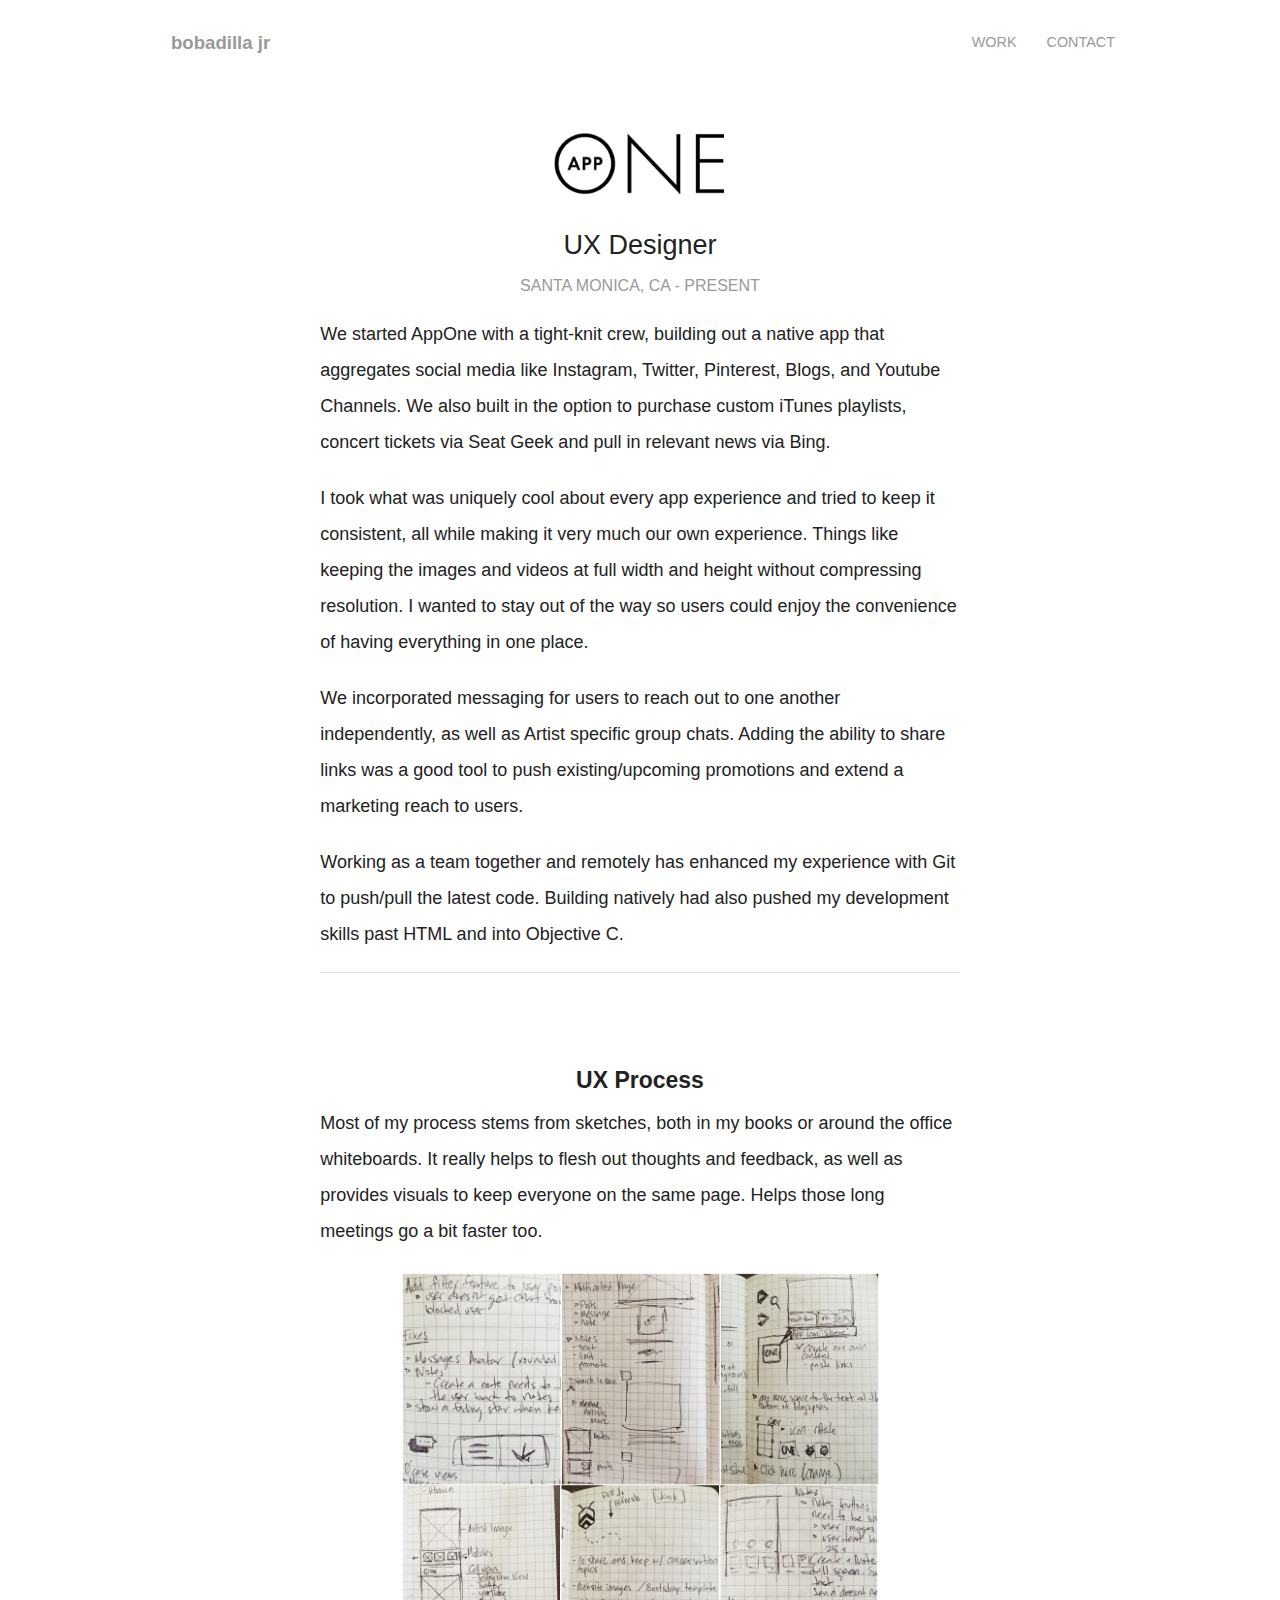
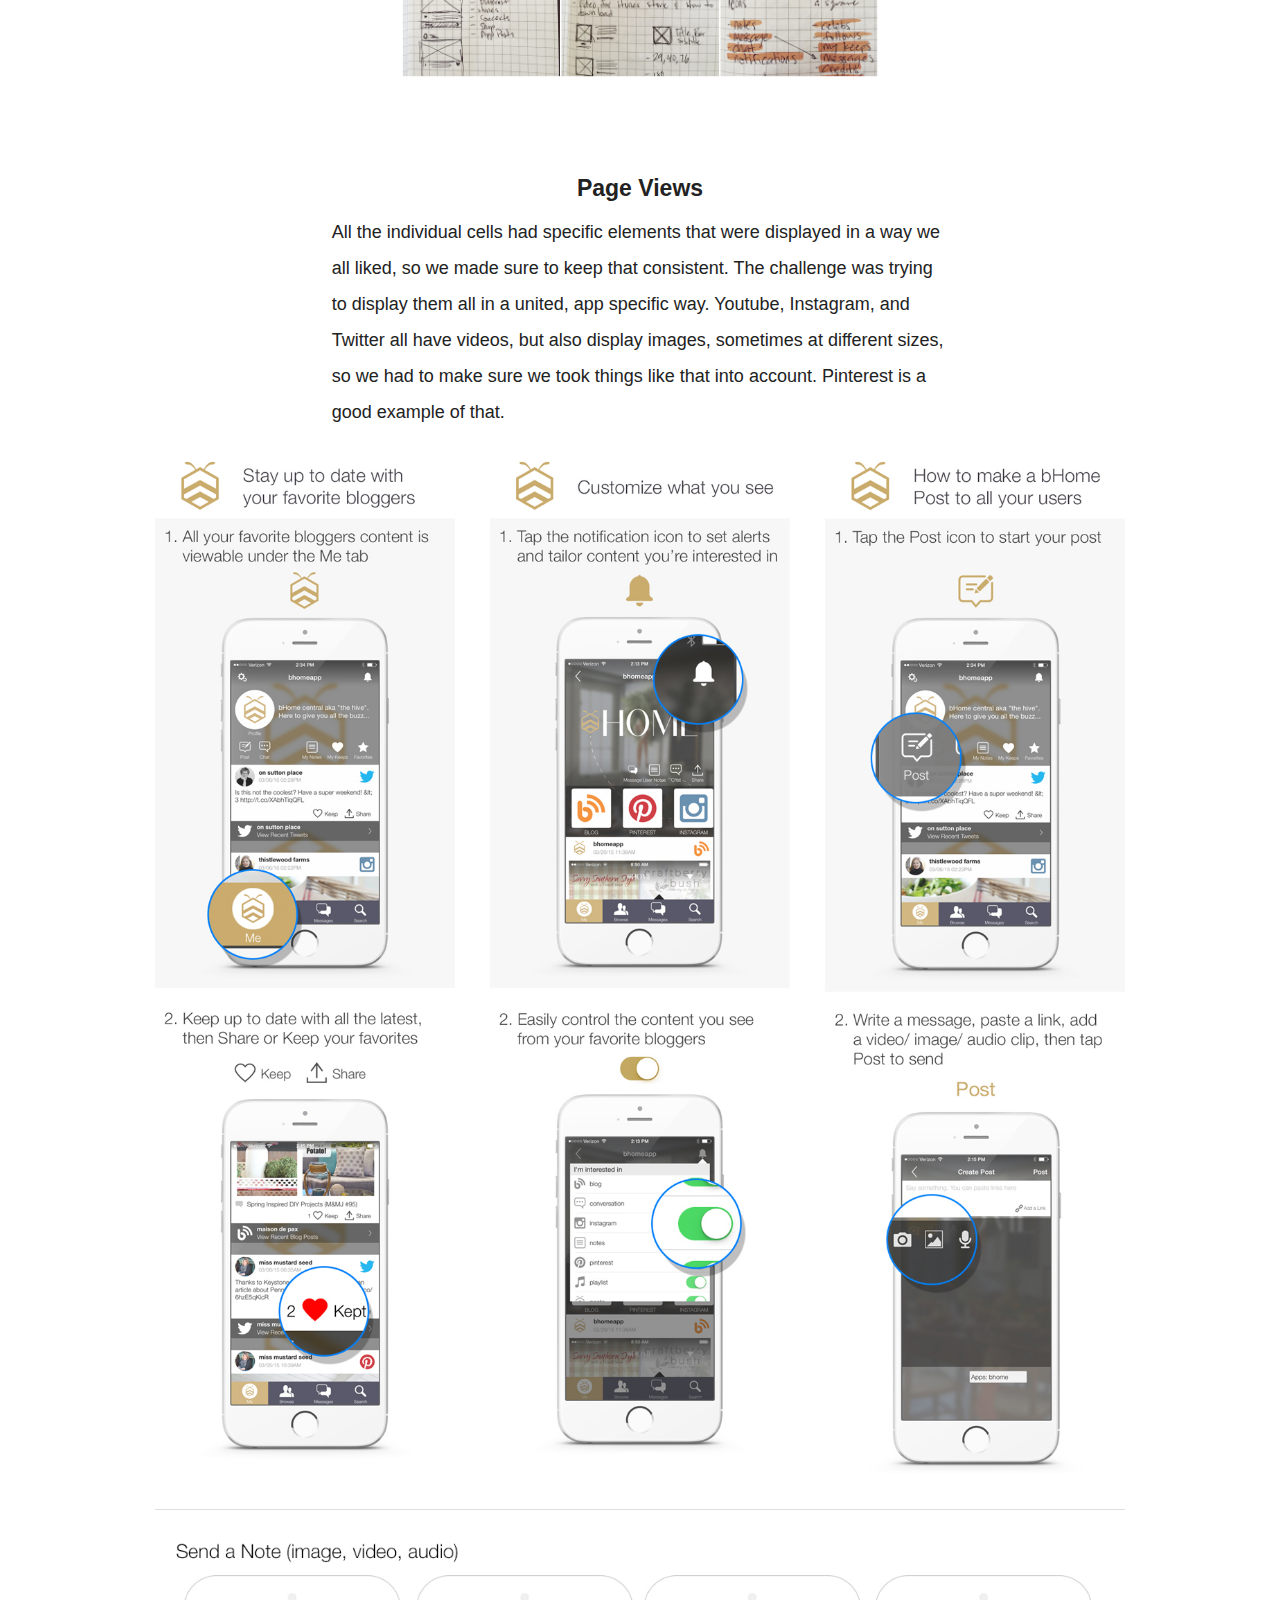
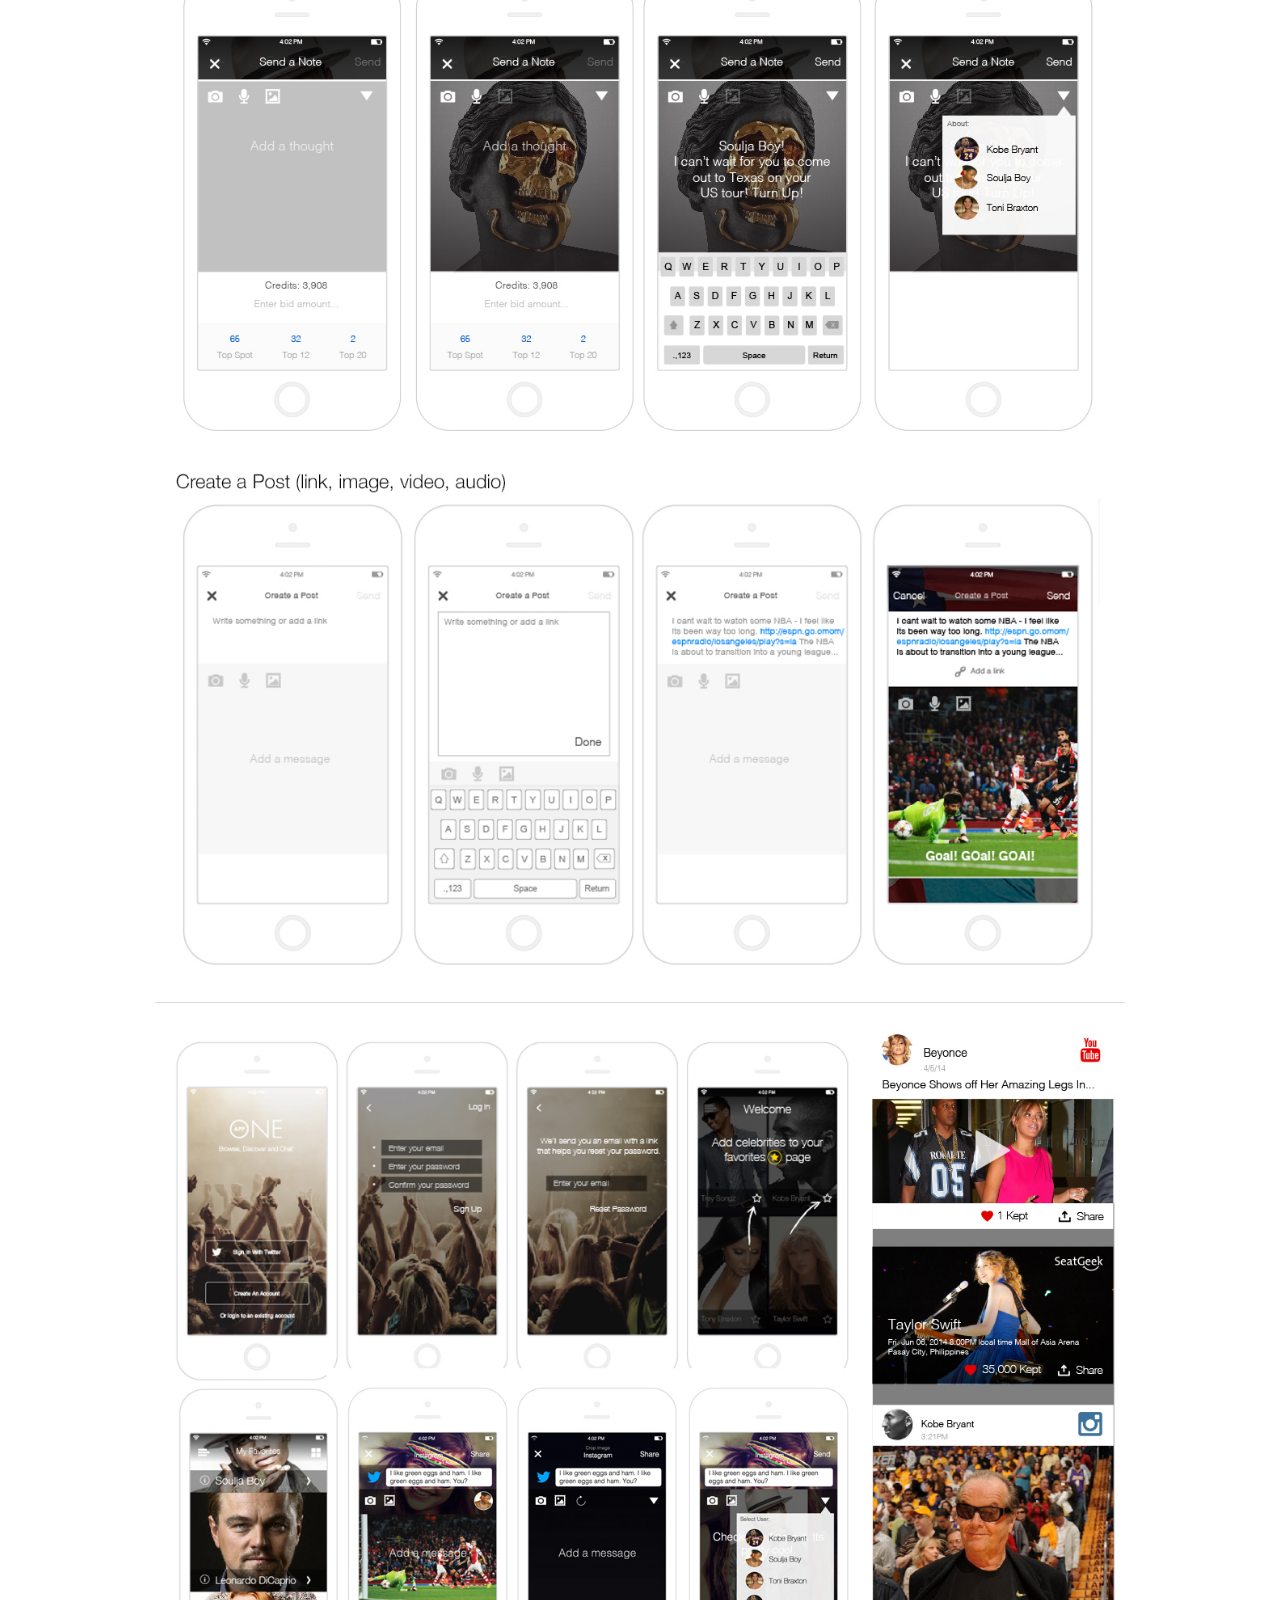
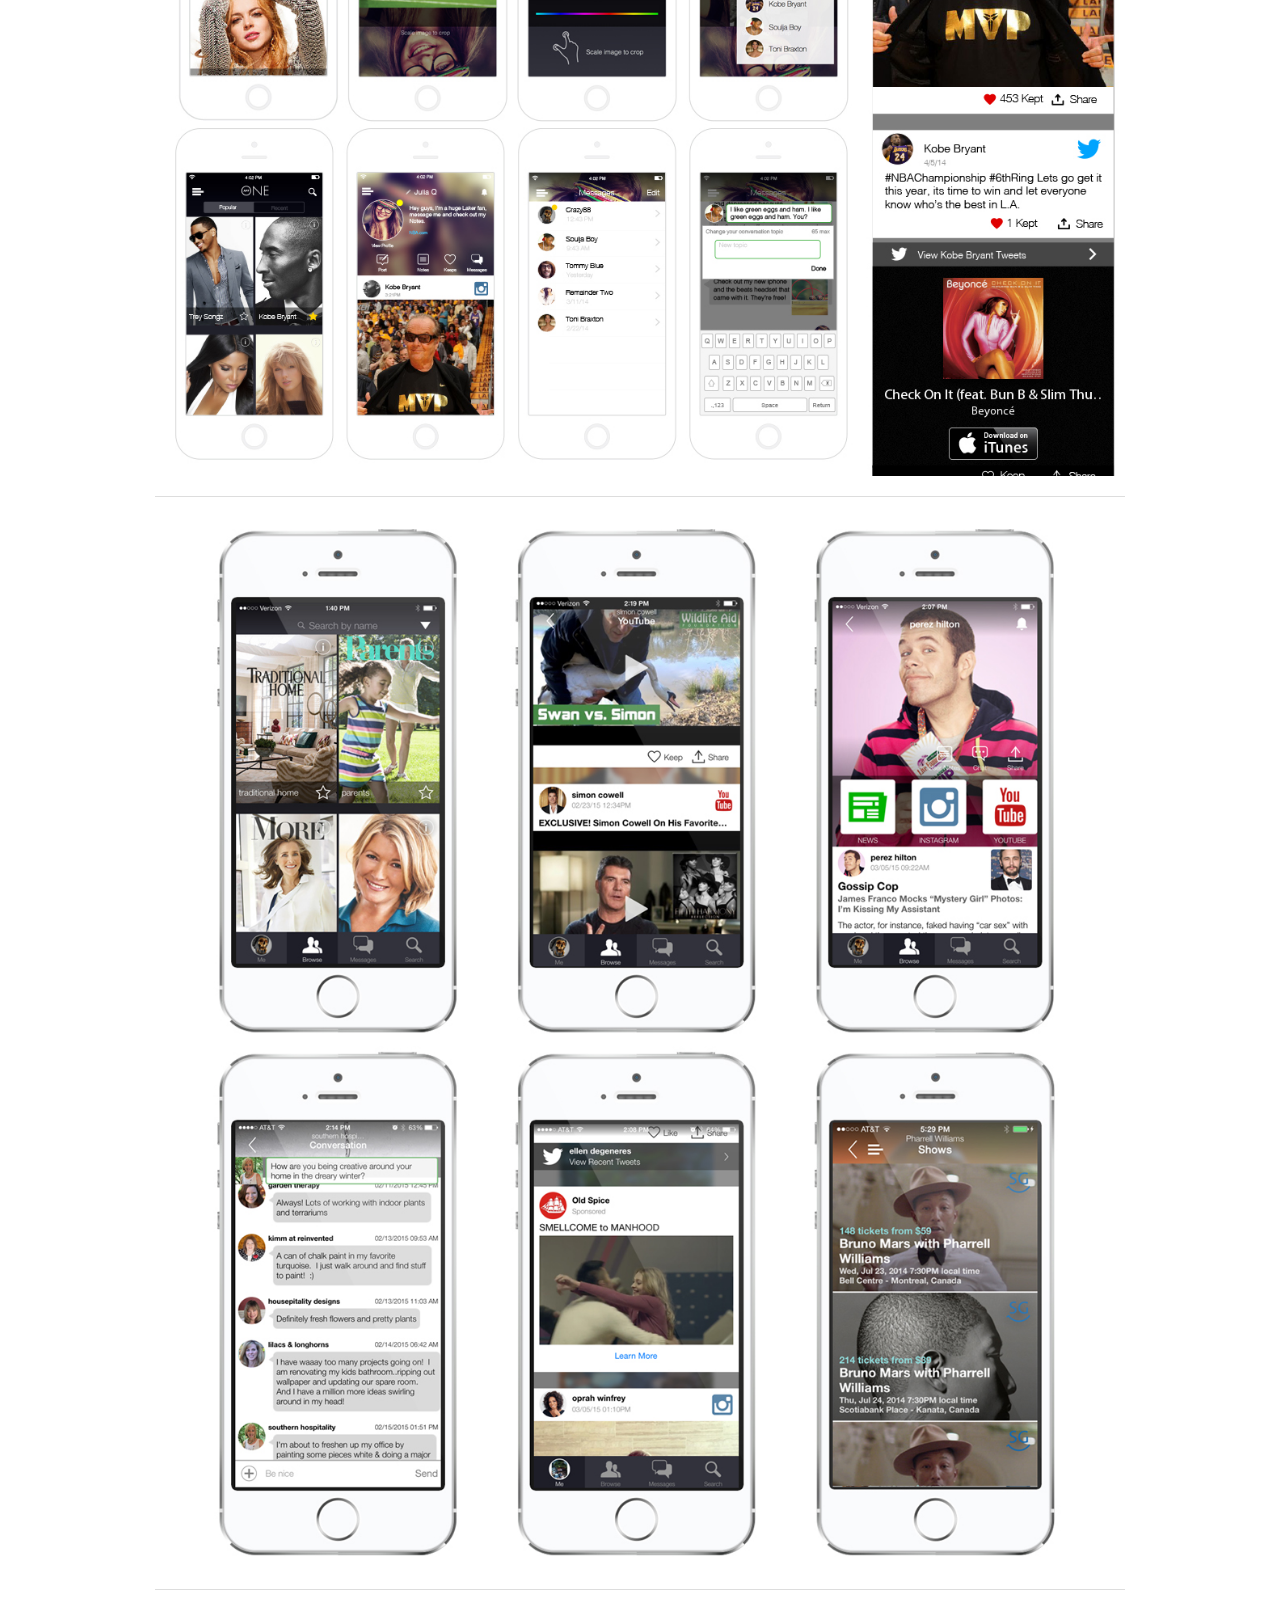
==== commit 76b2e667: "Add files via upload" ====
--- a/appone.html
+++ b/appone.html
@@ -24,7 +24,7 @@
   <section class="top-bar-section" >
     <!-- Right Nav Section -->
     <ul class="right">
-      <li><a href="index.html#work">Portfolio</a></li>
+      <li><a href="index.html#work">Work</a></li>
       <li><a href="index.html#contact">Contact</a></li>
     </ul>
   </section>
@@ -40,18 +40,18 @@
     <img src="assets/appone-logo.png" class="brand-logo-modal column small-centered">
 
       <div class="intro-text">
-       <h3>UX Developer</h3>
+       <h3>UX Designer</h3>
        <h6 class="city text-center">Santa Monica, CA - Present</h6>
       </div>
 
      <div class="large-10 medium-10 medium-offset-1 columns">
-      <p>We started AppOne with a tight-knit crew, building out a native app that aggregates social media like Instagram, Twitter, Pinterest, Blogs, and Youtube Channels. We also built in the option to purchase custom iTunes playlists, concert tickets via Seat Geek and pull in relevent news via Bing.</p>
+      <p>We started AppOne with a tight-knit crew, building out a native app that aggregates social media like Instagram, Twitter, Pinterest, Blogs, and Youtube Channels. We also built in the option to purchase custom iTunes playlists, concert tickets via Seat Geek and pull in relevant news via Bing.</p>
 
       <p>I took what was uniquely cool about every app experience and tried to keep it consistent, all while making it very much our own experience. Things like keeping the images and videos at full width and height without compressing resolution. I wanted to stay out of the way so users could enjoy the convenience of having everything in one place.</p>
 
-      <p>We incororated messaging for users to reach out to one another indipendantly, as well as Artist specific group chats. Adding the ability to share links was a good tool to push existing/upcoming promotions and extend a marketing reach to users.</p>
+      <p>We incorporated messaging for users to reach out to one another independently, as well as Artist specific group chats. Adding the ability to share links was a good tool to push existing/upcoming promotions and extend a marketing reach to users.</p>
 
-      <p>Working as a team together and remotely has enhanced my experience with Git to push/pull the latest code. Building nativily had also pushed my development skills past HTML and into Objective C.</p>
+      <p>Working as a team together and remotely has enhanced my experience with Git to push/pull the latest code. Building natively had also pushed my development skills past HTML and into Objective C.</p>
 
         <hr>
 
--- a/css/bobadilla.css
+++ b/css/bobadilla.css
@@ -1,7 +1,7 @@
 @font-face {
   font-family: 'Proxima Nova';
-  src: url('fonts/ProximaNova-Reg.ttf');
-  src: url('fonts/ProximaNova-Reg.ttf')  format('truetype');
+  src: url('/fonts/ProximaNova-Reg.ttf');
+  src: url('/fonts/ProximaNova-Reg.ttf')  format('truetype');
 }
 
 meta.foundation-version {
@@ -1982,7 +1982,7 @@
 
 /* Default paragraph styles */
 p {
-  font-family: 'Merriweather', serif;
+  font-family: 'Proxima Nova', "Helvetica Neue", "Helvetica", Helvetica, Arial, sans-serif;
   font-weight: normal;
   font-size: 1.125rem;
   line-height: 2;
@@ -1998,7 +1998,7 @@
 
 /* Default header styles */
 h1, h2, h3, h4, h5, h6 {
-  font-family: 'Merriweather', serif;
+  font-family: 'Proxima Nova', "Helvetica Neue", "Helvetica", Helvetica, Arial, sans-serif;
   font-weight: 700;
   font-style: normal;
   color: #222222;
@@ -2173,7 +2173,7 @@
 
 @media only screen and (min-width: 40.063em) {
   h1, h2, h3, h4, h5, h6 {
-    line-height: 2; }
+    line-height: 1.5; }
 
   h1 {
     font-size: 2.75rem; }
--- a/css/bobadilla.css
+++ b/css/bobadilla.css
@@ -1,7 +1,7 @@
 @font-face {
   font-family: 'Proxima Nova';
-  src: url('fonts/ProximaNova-Reg.ttf');
-  src: url('fonts/ProximaNova-Reg.ttf')  format('truetype');
+  src: url('/fonts/ProximaNova-Reg.ttf');
+  src: url('/fonts/ProximaNova-Reg.ttf')  format('truetype');
 }
 
 meta.foundation-version {
@@ -1982,7 +1982,7 @@
 
 /* Default paragraph styles */
 p {
-  font-family: 'Merriweather', serif;
+  font-family: 'Proxima Nova', "Helvetica Neue", "Helvetica", Helvetica, Arial, sans-serif;
   font-weight: normal;
   font-size: 1.125rem;
   line-height: 2;
@@ -1998,7 +1998,7 @@
 
 /* Default header styles */
 h1, h2, h3, h4, h5, h6 {
-  font-family: 'Merriweather', serif;
+  font-family: 'Proxima Nova', "Helvetica Neue", "Helvetica", Helvetica, Arial, sans-serif;
   font-weight: 700;
   font-style: normal;
   color: #222222;
@@ -2173,7 +2173,7 @@
 
 @media only screen and (min-width: 40.063em) {
   h1, h2, h3, h4, h5, h6 {
-    line-height: 2; }
+    line-height: 1.5; }
 
   h1 {
     font-size: 2.75rem; }
--- a/css/bobadilla.css
+++ b/css/bobadilla.css
@@ -1,7 +1,7 @@
 @font-face {
   font-family: 'Proxima Nova';
-  src: url('fonts/ProximaNova-Reg.ttf');
-  src: url('fonts/ProximaNova-Reg.ttf')  format('truetype');
+  src: url('/fonts/ProximaNova-Reg.ttf');
+  src: url('/fonts/ProximaNova-Reg.ttf')  format('truetype');
 }
 
 meta.foundation-version {
@@ -1982,7 +1982,7 @@
 
 /* Default paragraph styles */
 p {
-  font-family: 'Merriweather', serif;
+  font-family: 'Proxima Nova', "Helvetica Neue", "Helvetica", Helvetica, Arial, sans-serif;
   font-weight: normal;
   font-size: 1.125rem;
   line-height: 2;
@@ -1998,7 +1998,7 @@
 
 /* Default header styles */
 h1, h2, h3, h4, h5, h6 {
-  font-family: 'Merriweather', serif;
+  font-family: 'Proxima Nova', "Helvetica Neue", "Helvetica", Helvetica, Arial, sans-serif;
   font-weight: 700;
   font-style: normal;
   color: #222222;
@@ -2173,7 +2173,7 @@
 
 @media only screen and (min-width: 40.063em) {
   h1, h2, h3, h4, h5, h6 {
-    line-height: 2; }
+    line-height: 1.5; }
 
   h1 {
     font-size: 2.75rem; }
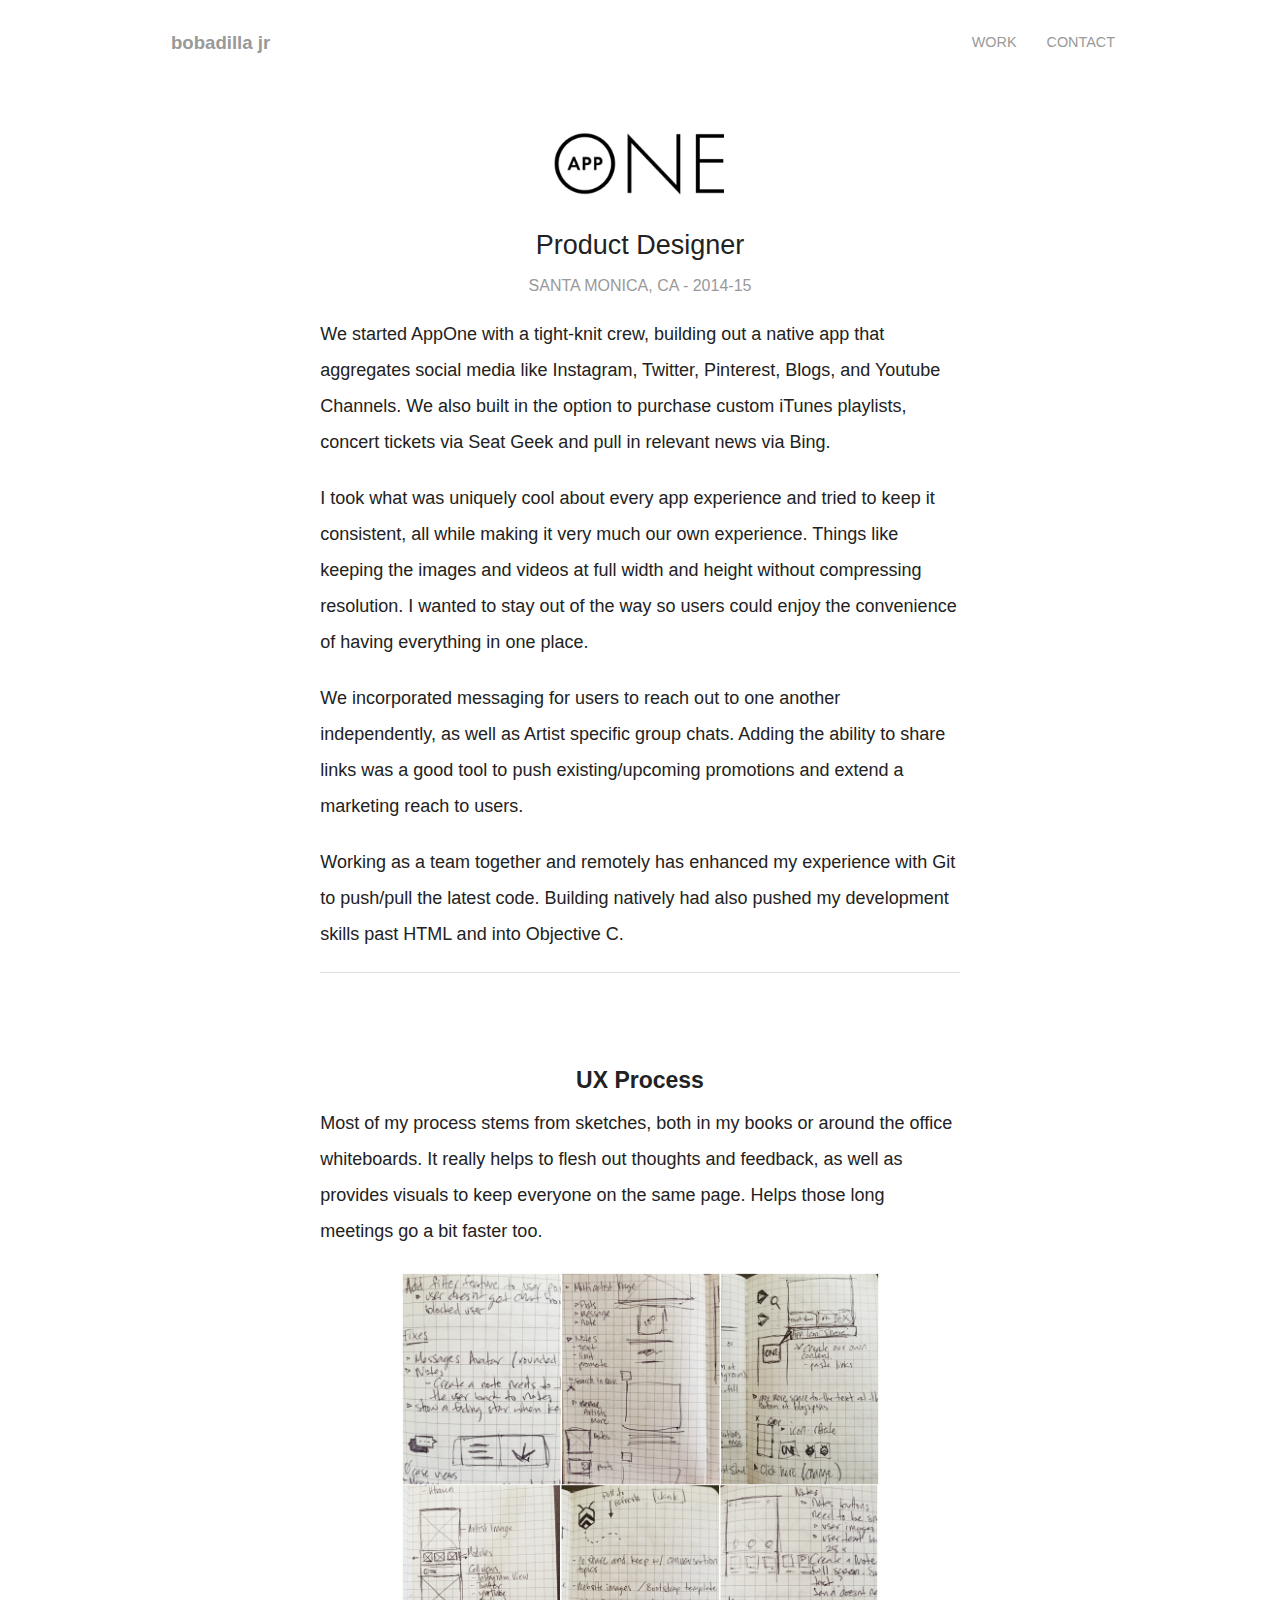
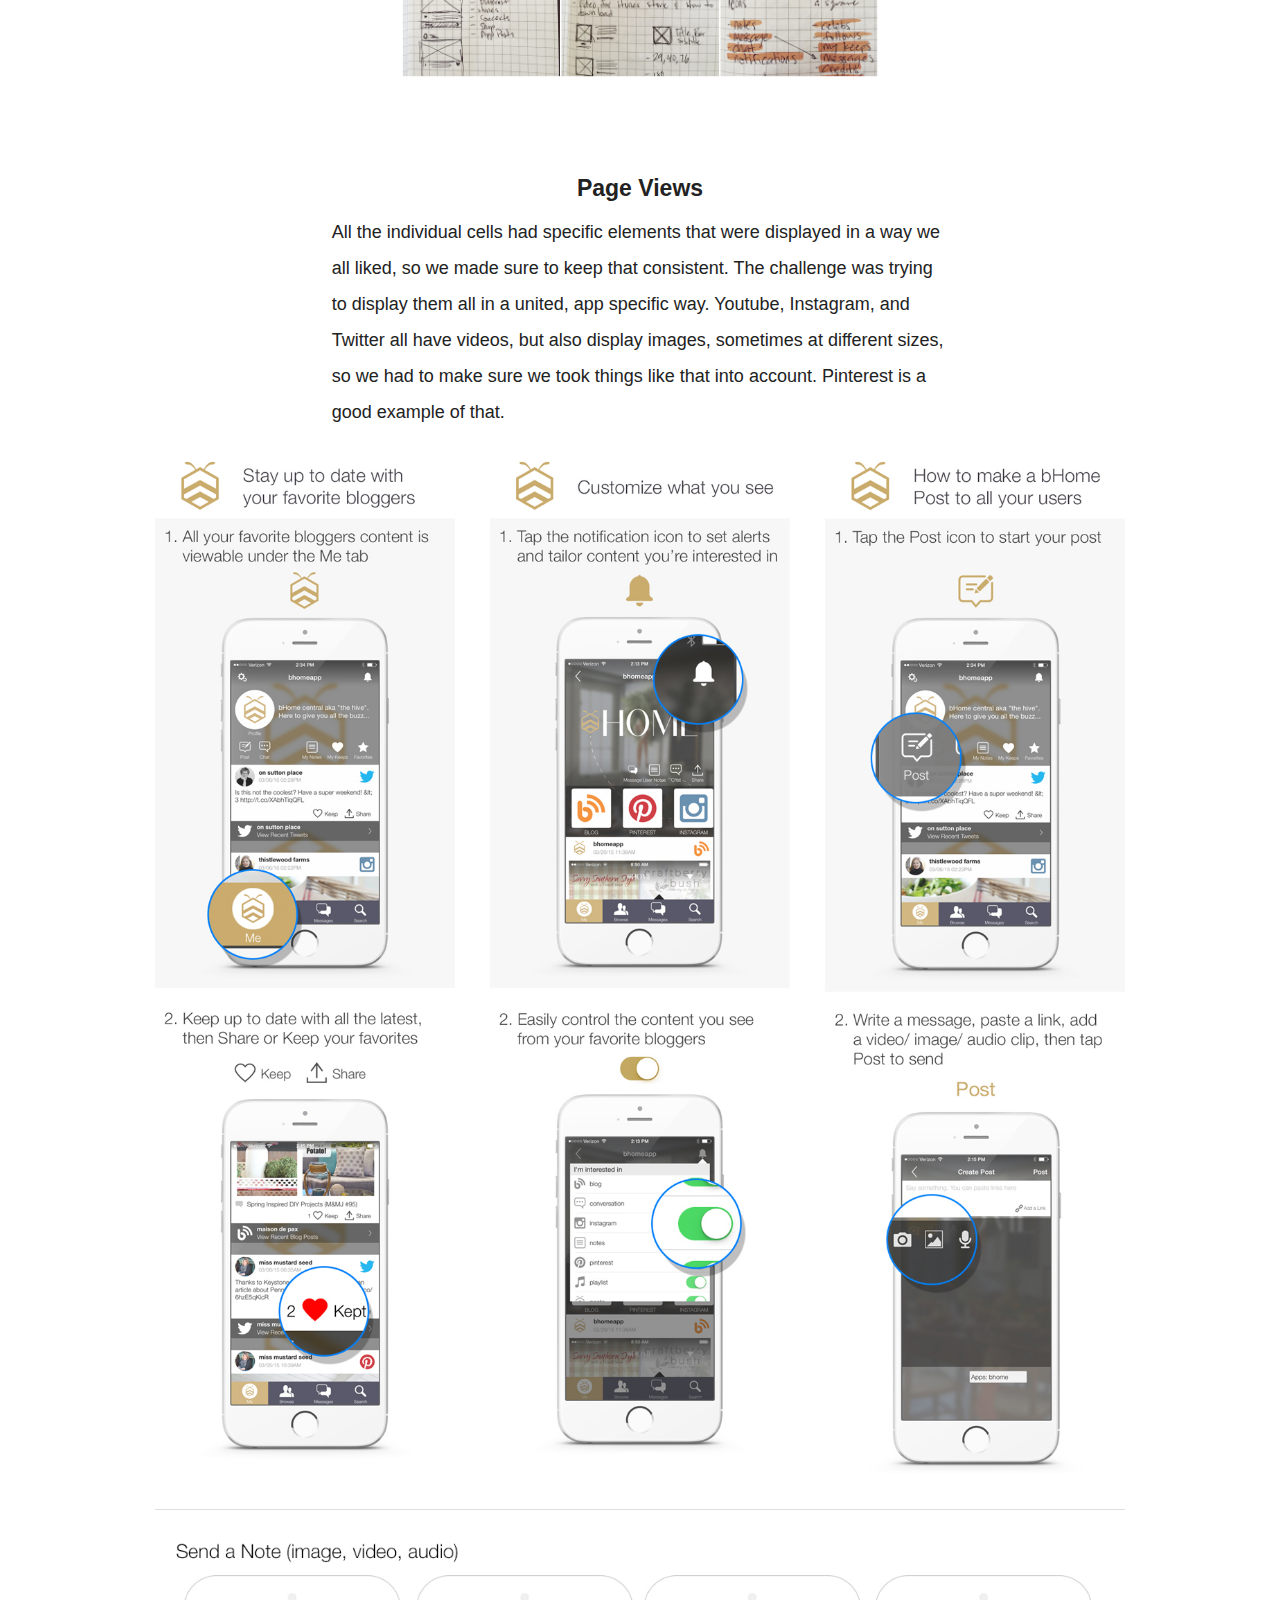
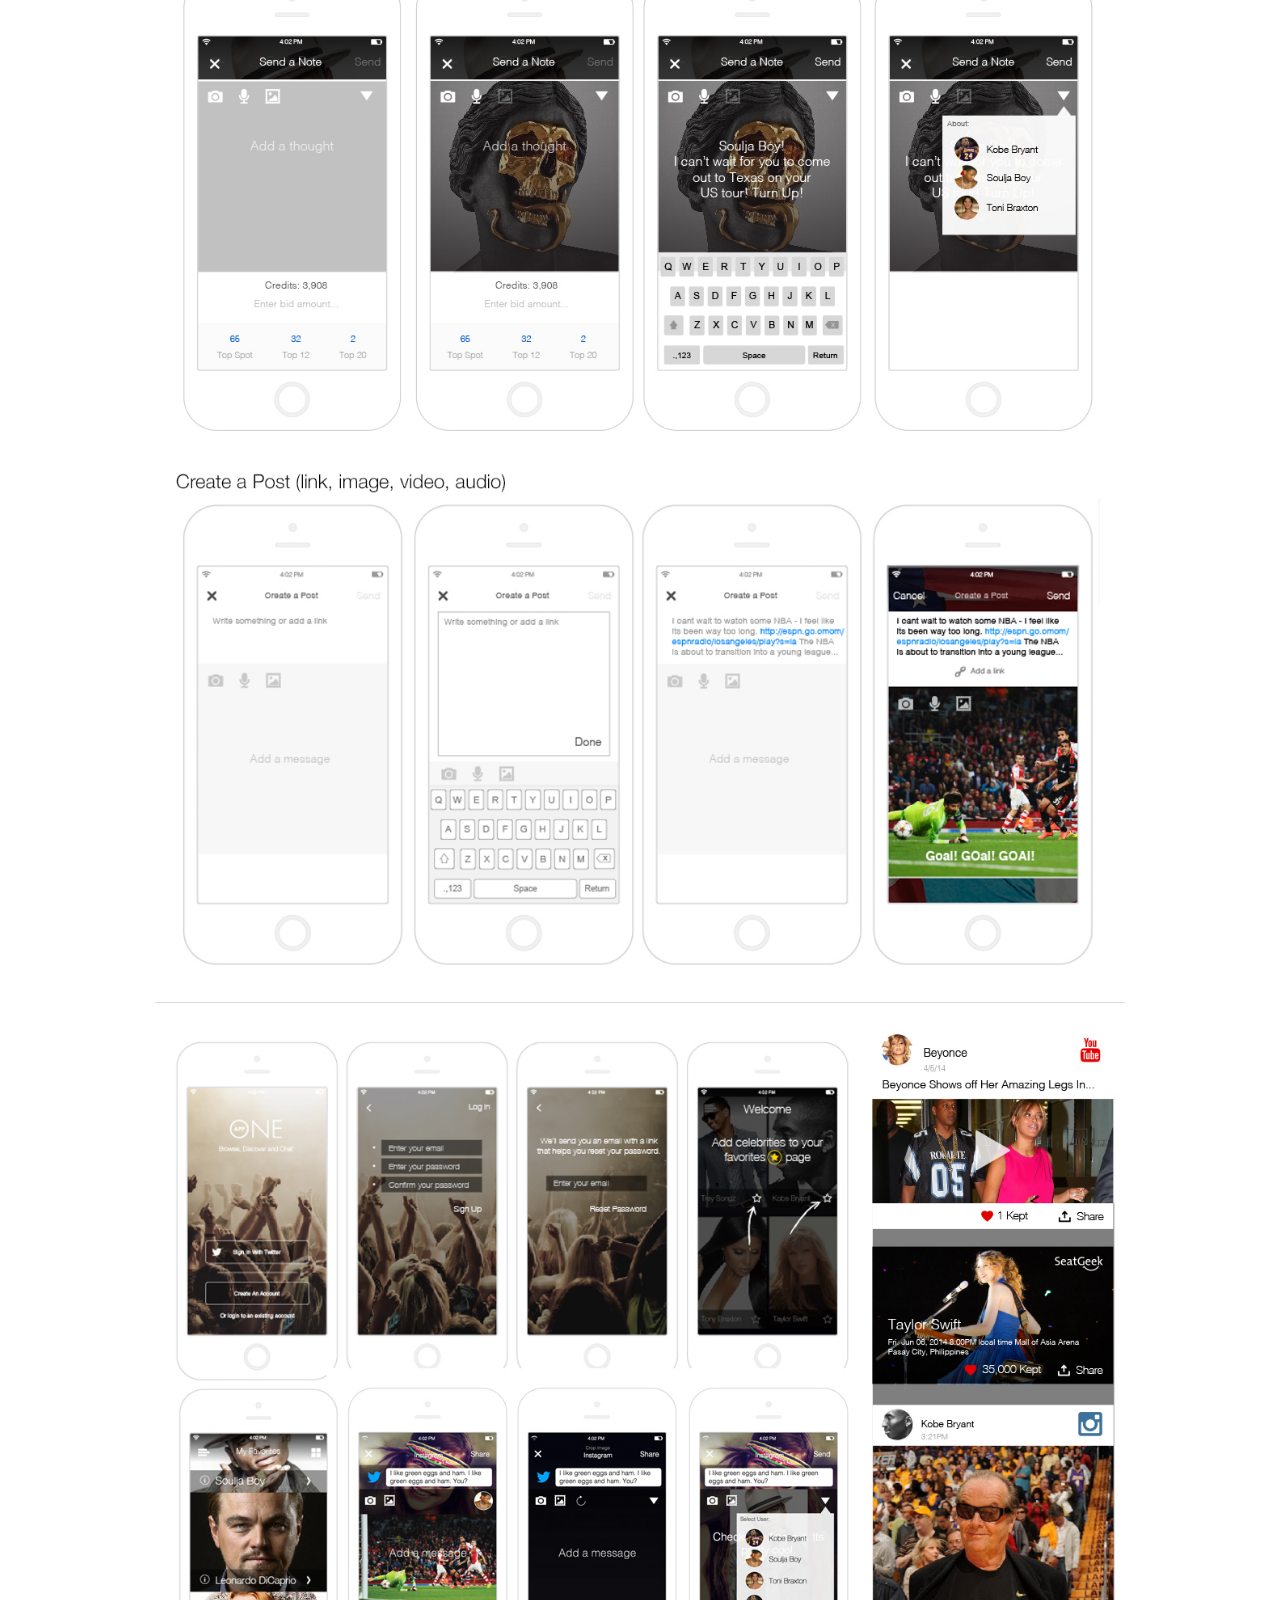
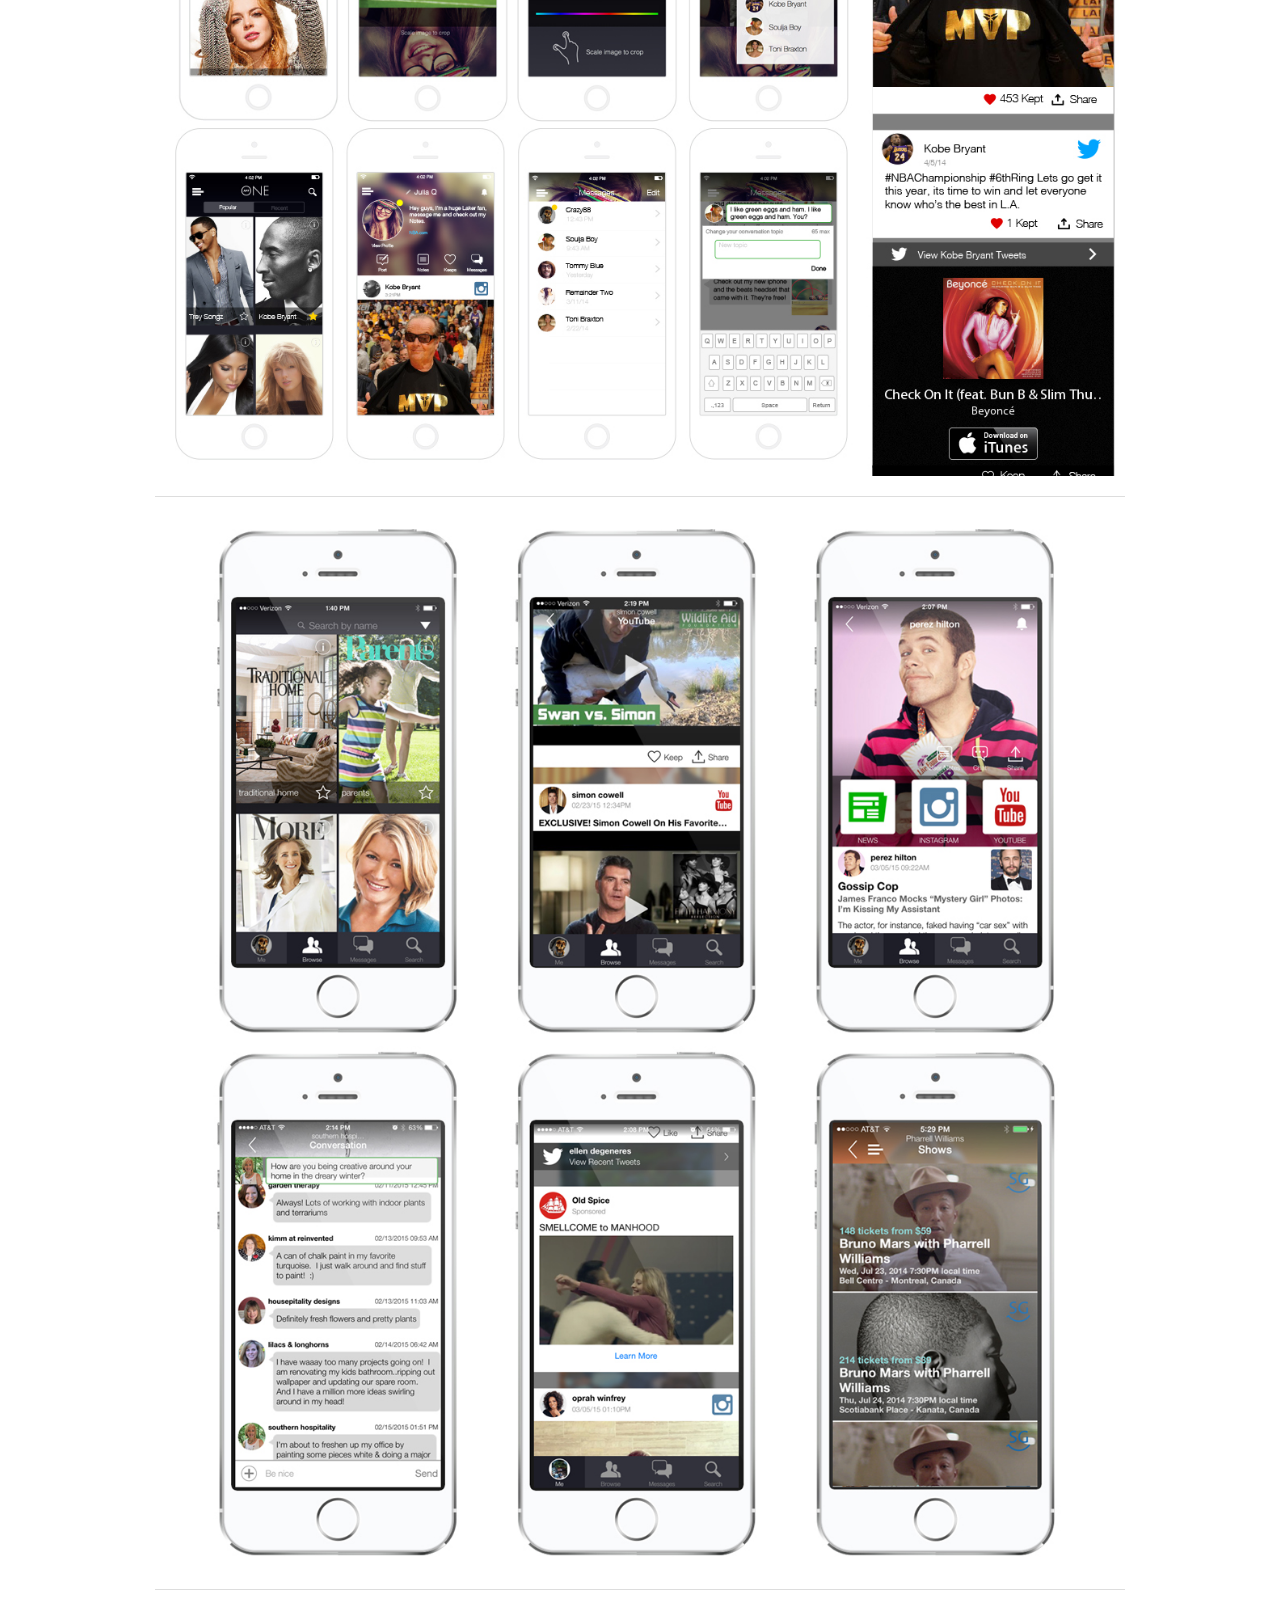
==== commit 06027a4a: "Update appone.html" ====
--- a/appone.html
+++ b/appone.html
@@ -40,8 +40,8 @@
     <img src="assets/appone-logo.png" class="brand-logo-modal column small-centered">
 
       <div class="intro-text">
-       <h3>UX Designer</h3>
-       <h6 class="city text-center">Santa Monica, CA - Present</h6>
+       <h3>Product Designer</h3>
+       <h6 class="city text-center">Santa Monica, CA - 2014-15</h6>
       </div>
 
      <div class="large-10 medium-10 medium-offset-1 columns">
@@ -134,4 +134,4 @@
 
   </body>
 </html>
- + 
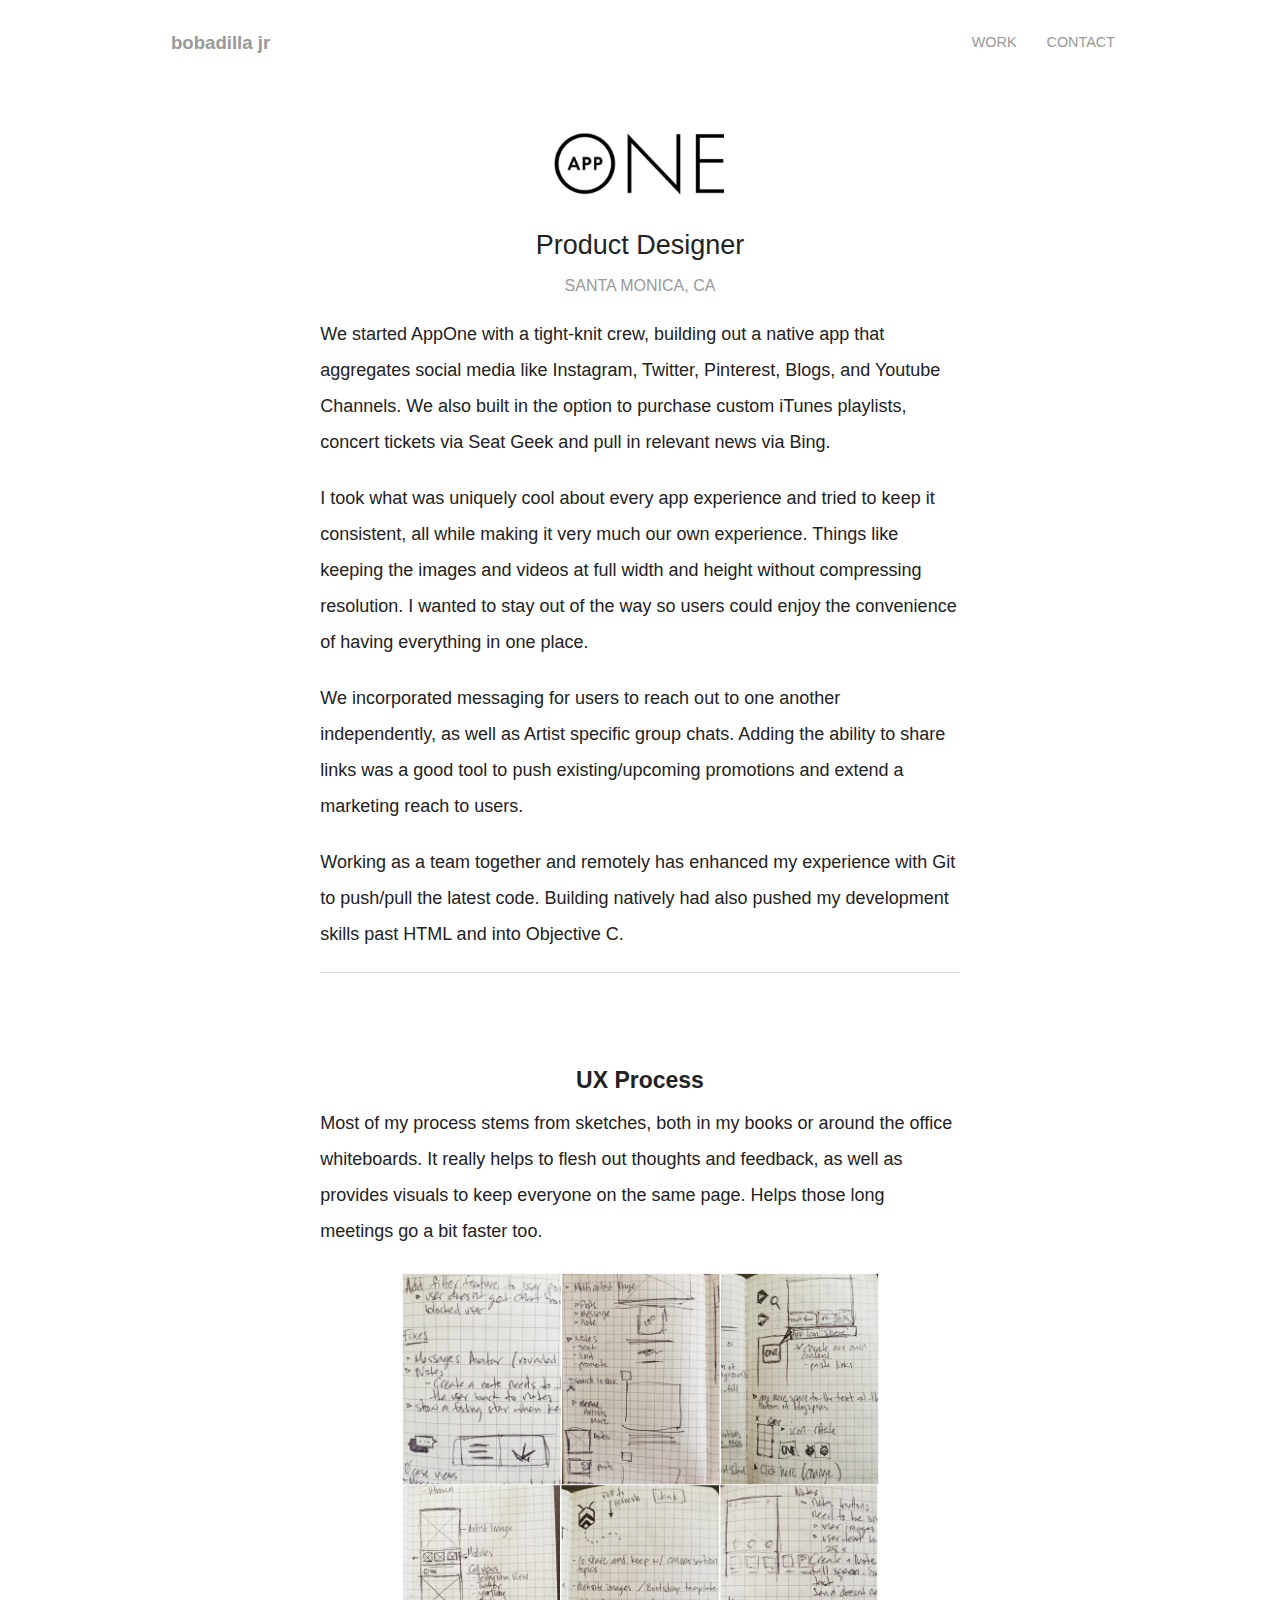
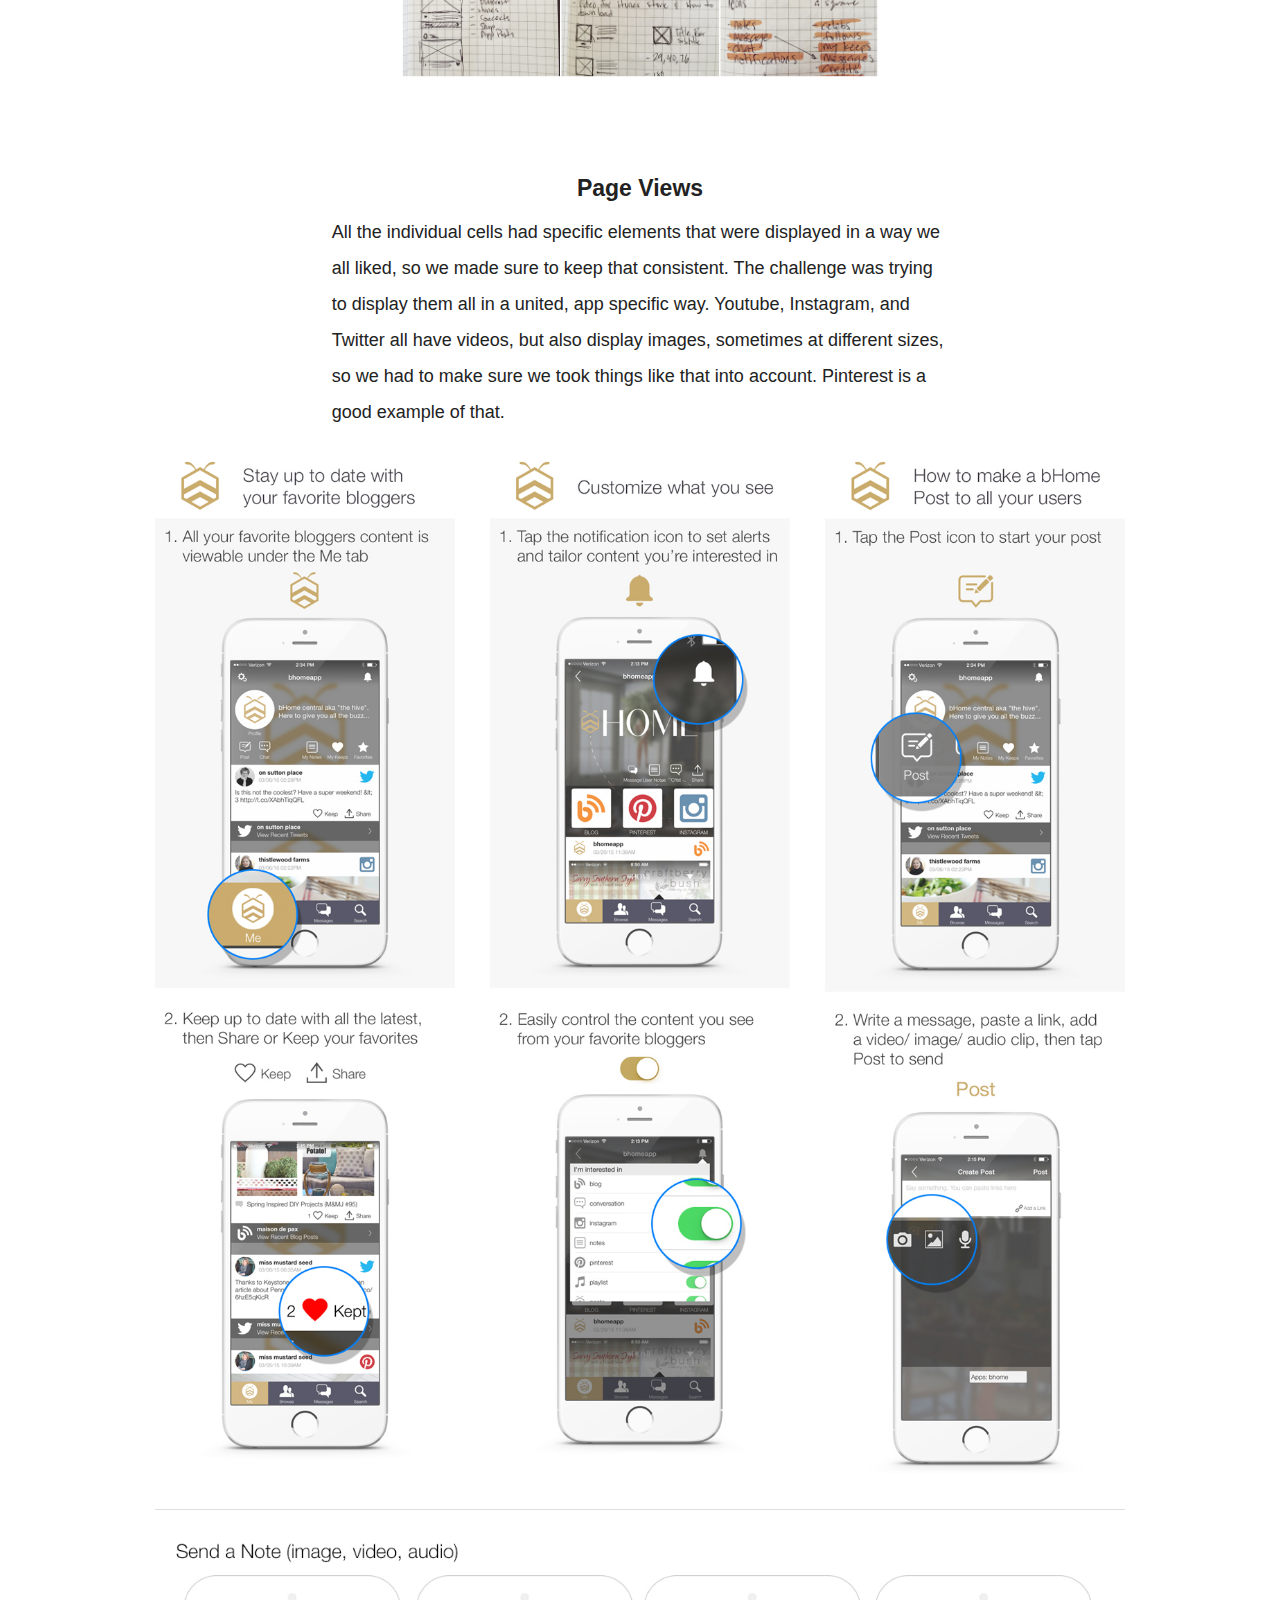
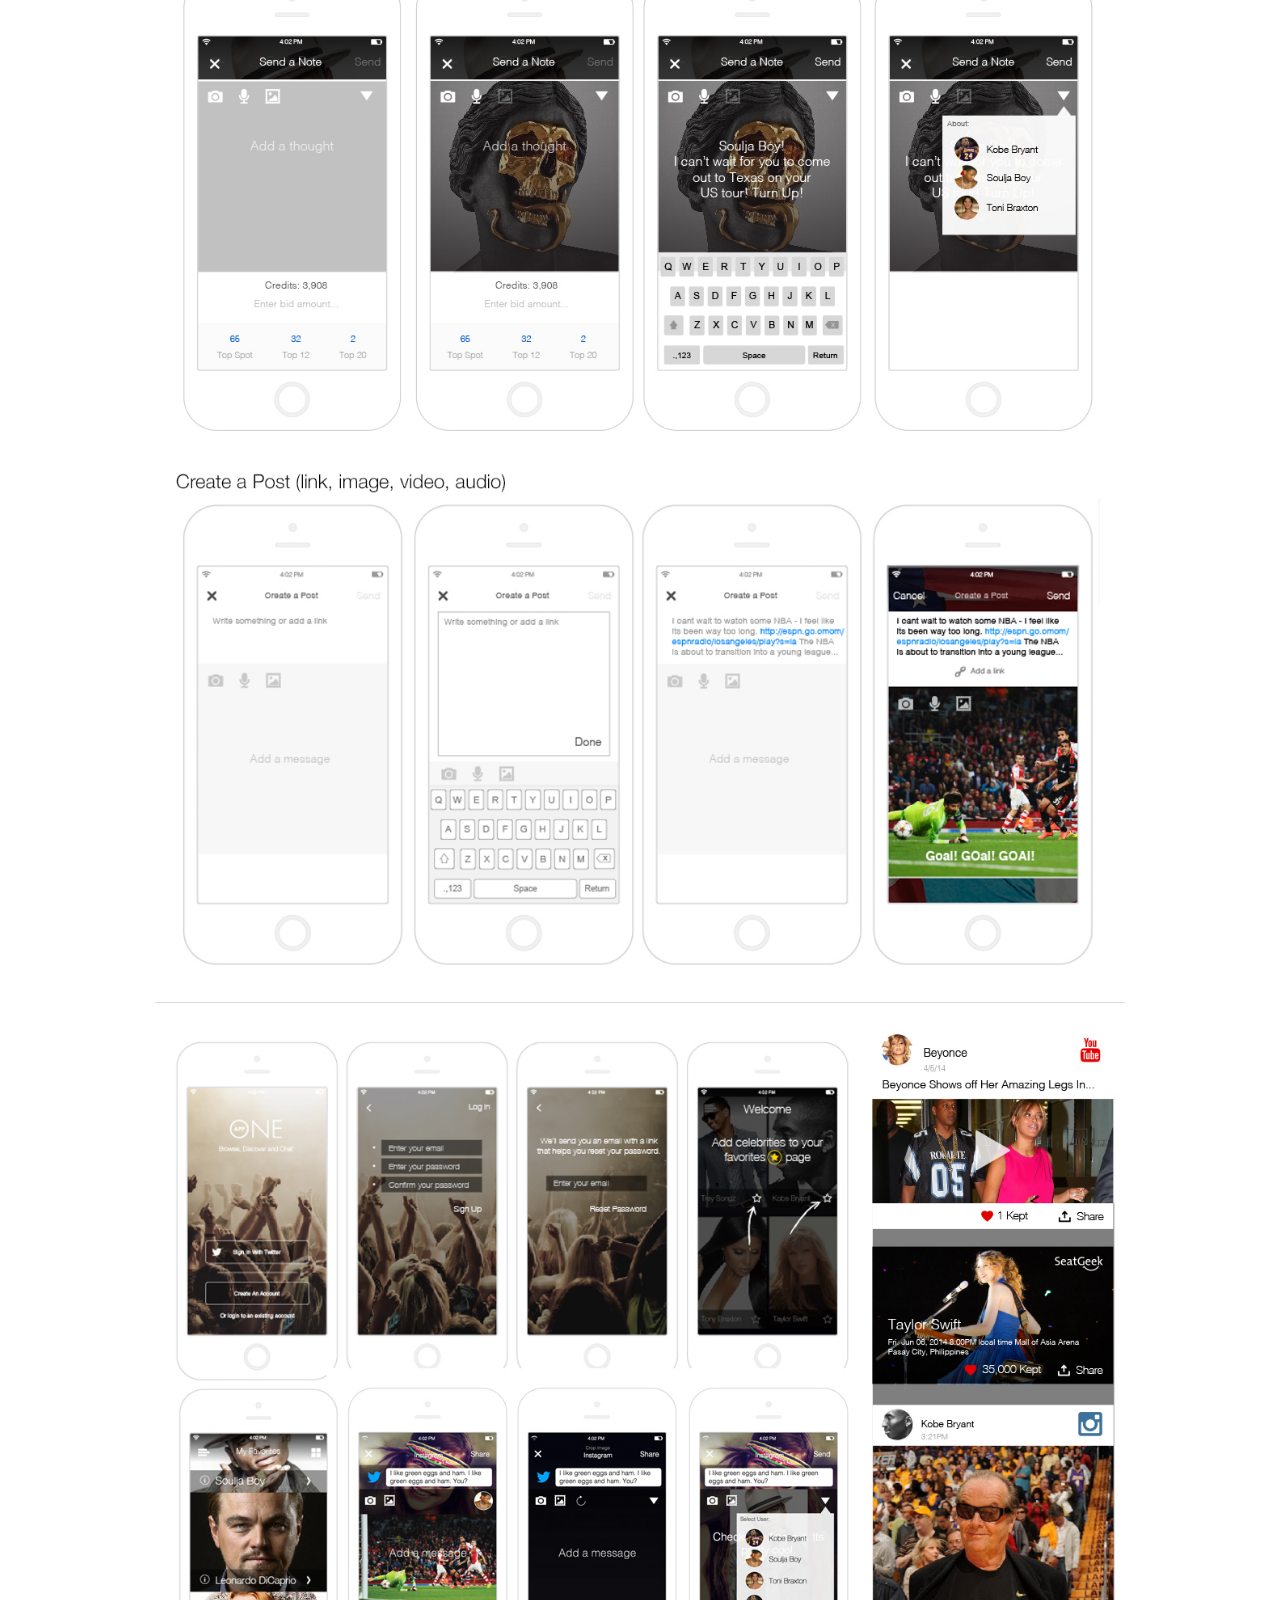
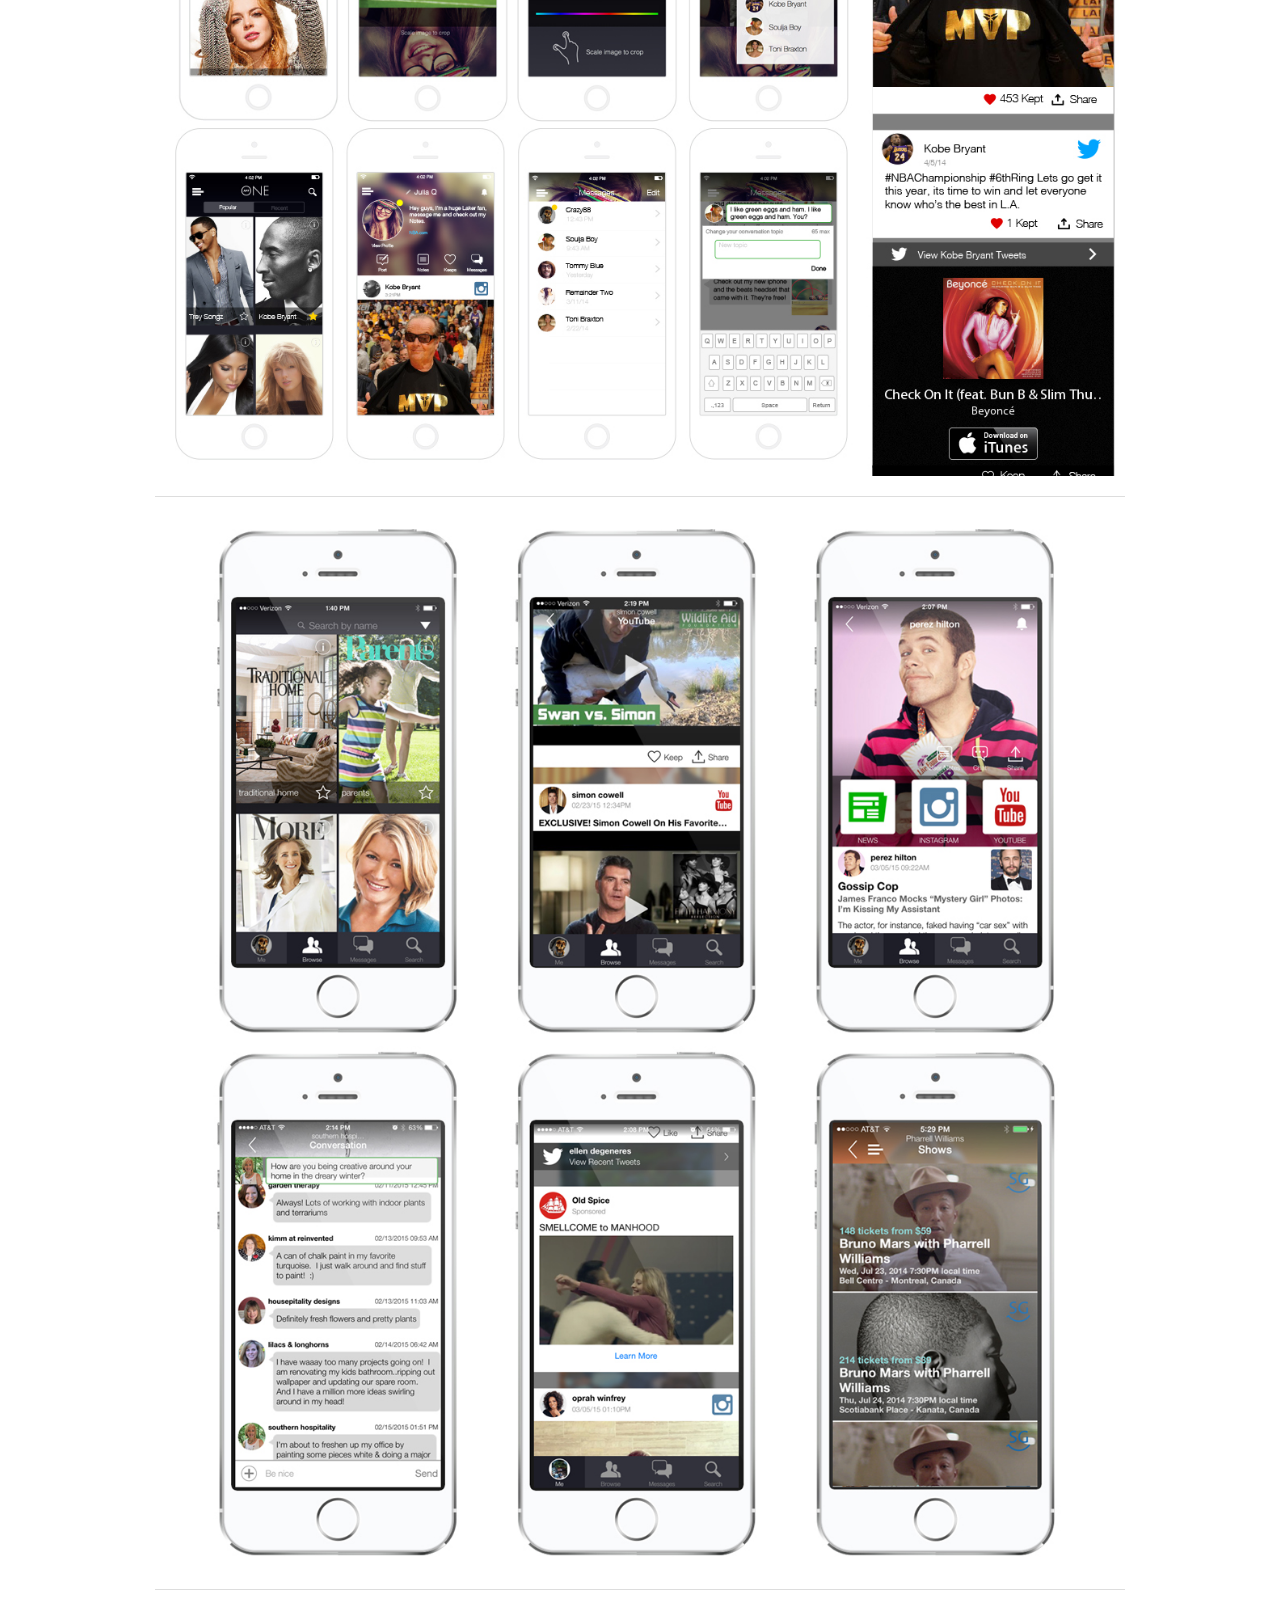
==== commit 791d978a: "Update appone.html" ====
--- a/appone.html
+++ b/appone.html
@@ -41,7 +41,7 @@
 
       <div class="intro-text">
        <h3>Product Designer</h3>
-       <h6 class="city text-center">Santa Monica, CA - 2014-15</h6>
+       <h6 class="city text-center">Santa Monica, CA</h6>
       </div>
 
      <div class="large-10 medium-10 medium-offset-1 columns">
